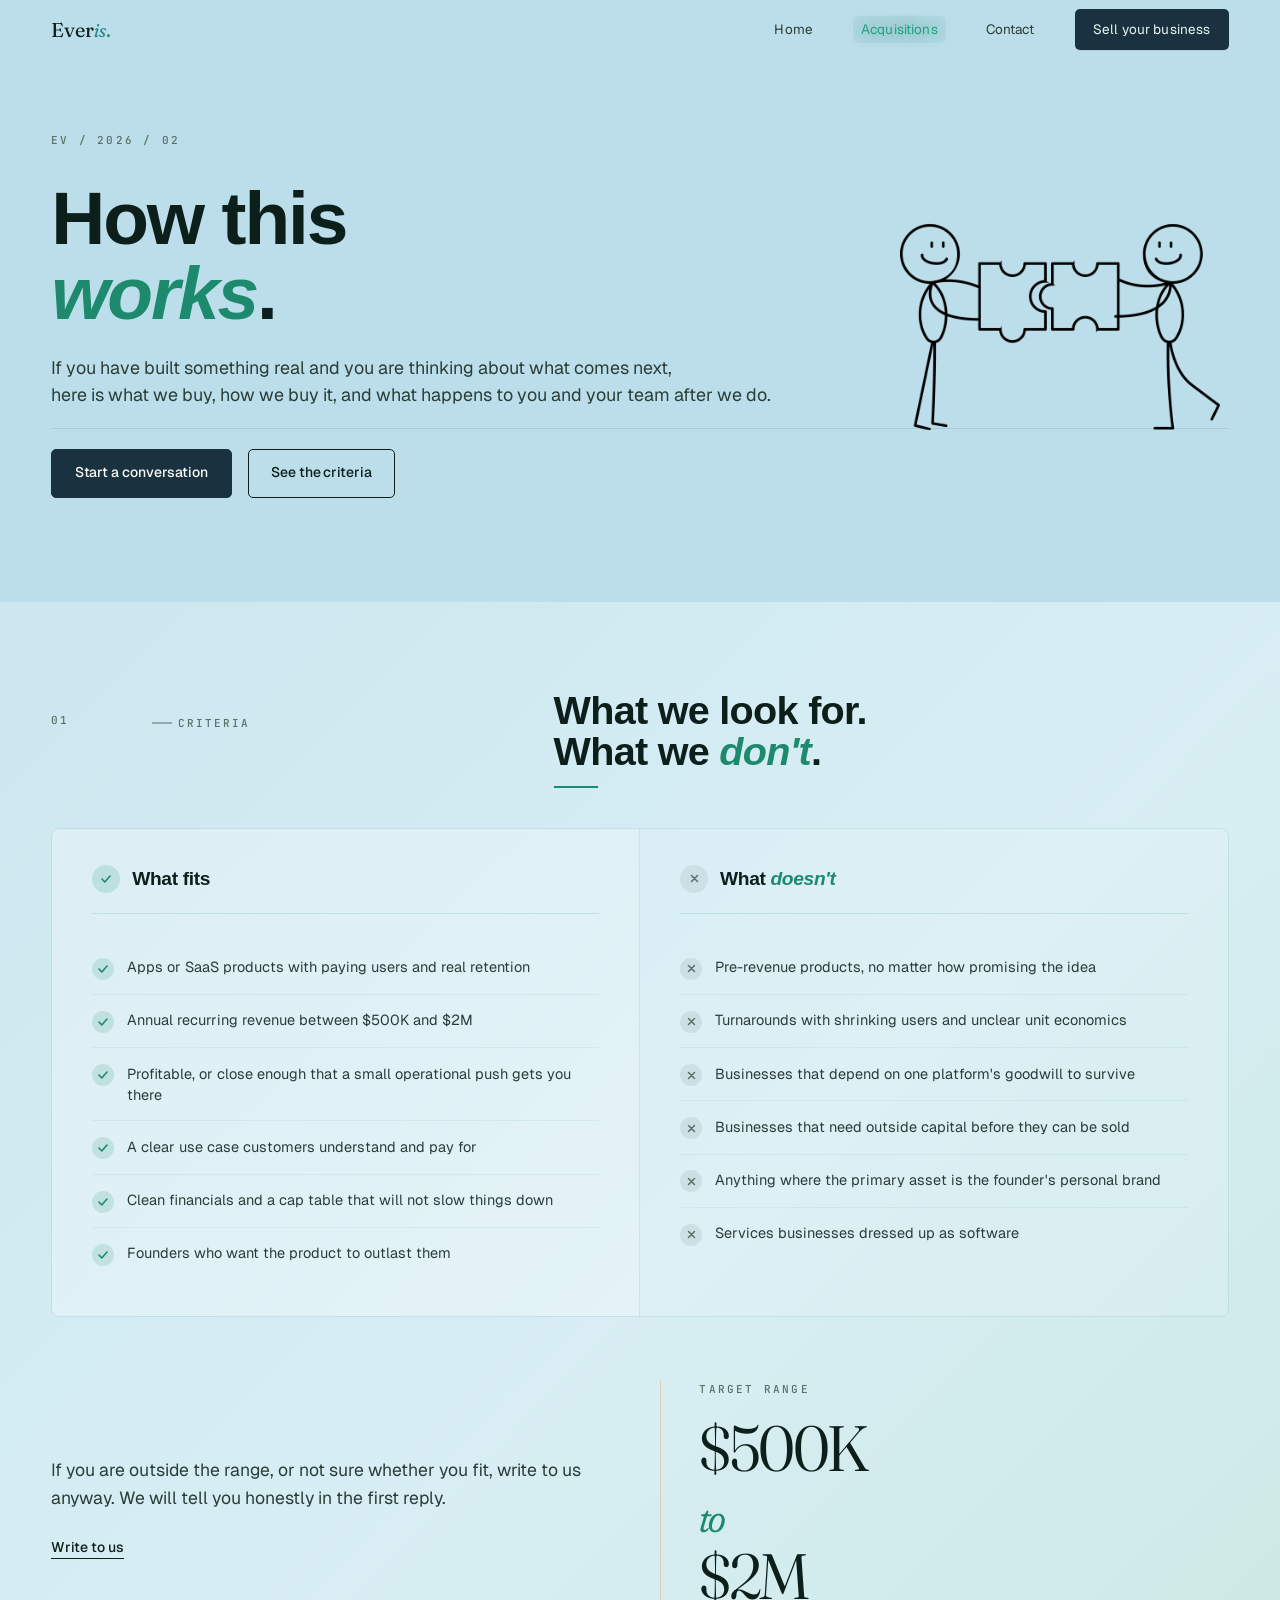
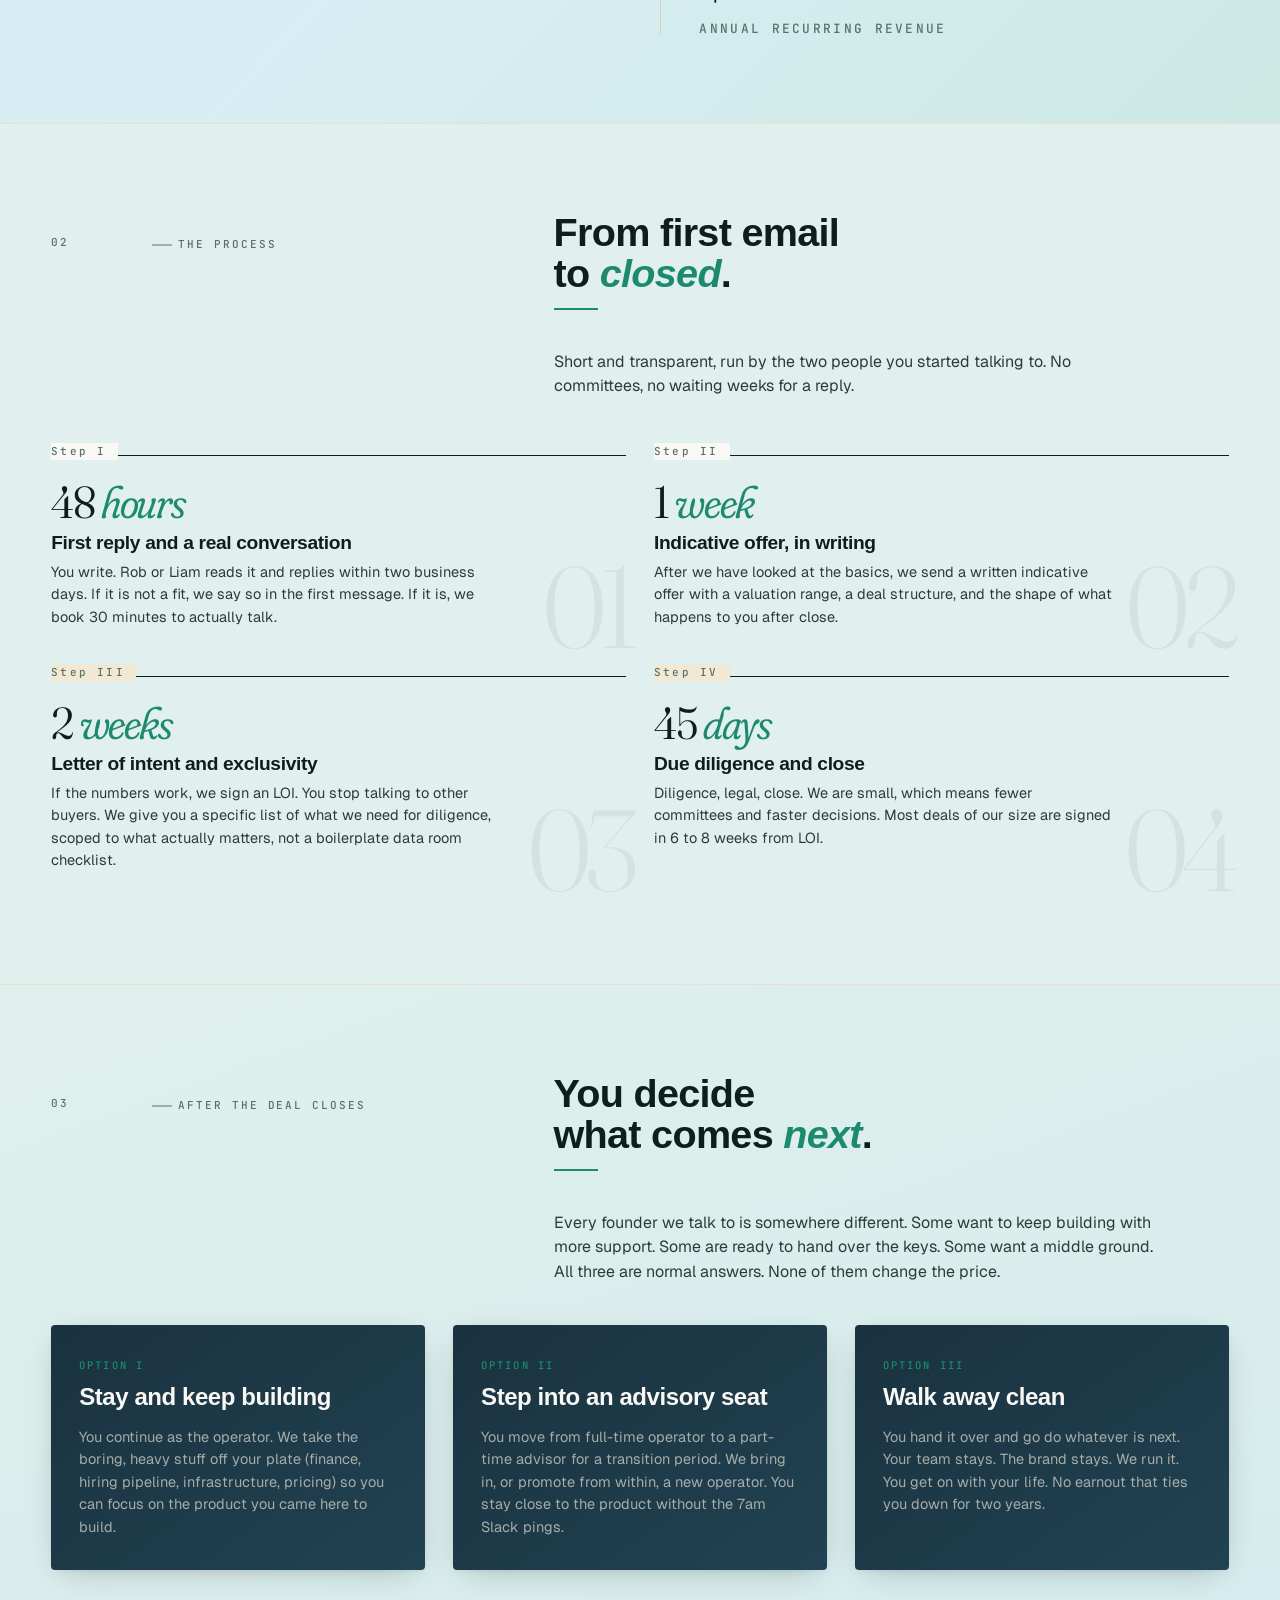
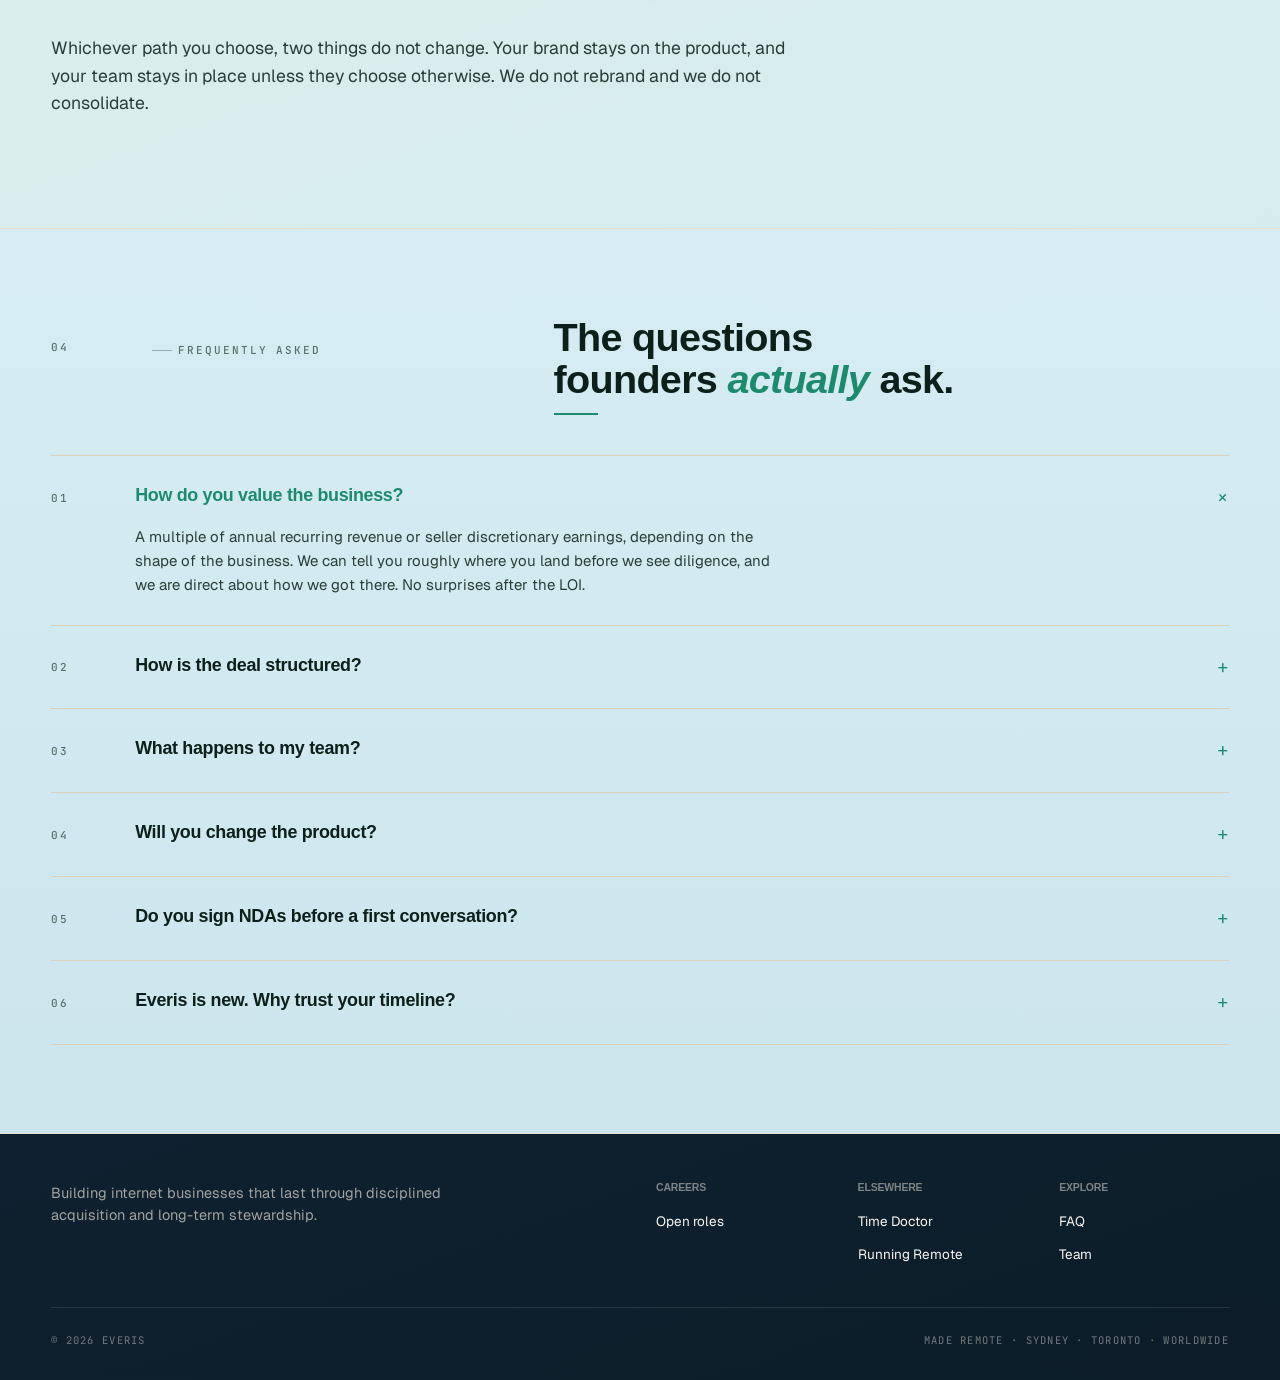
==== acquisitions.html @ 90e79c5e "Add files via upload" ====
<!DOCTYPE html>
<html lang="en">
<head>
<meta charset="UTF-8" />
<meta name="viewport" content="width=device-width, initial-scale=1.0" />
<meta name="description" content="How Everis acquires profitable apps and SaaS businesses. Our criteria, our process, and what happens after close." />
<title>Acquisitions. Everis.</title>
<link rel="preconnect" href="https://fonts.googleapis.com" />
<link rel="preconnect" href="https://fonts.gstatic.com" crossorigin />
<link href="https://fonts.googleapis.com/css2?family=Fraunces:ital,opsz,wght,SOFT@0,9..144,300..700,0..100;1,9..144,300..700,0..100&family=Geist:wght@300;400;500;600&family=JetBrains+Mono:wght@400;500&display=swap" rel="stylesheet" />
<style>
/* =======================================================
   EVERIS - SHARED STYLES
   Forest + bone + brass, editorial, restrained
   ======================================================= */

:root {
  /* Palette â€” Teal Edition */
  --bone:          #E8F4F2;
  --bone-warm:     #D6EEE9;
  --bone-deep:     #BAE0D8;
  --forest:        #1A3240;
  --forest-soft:   #214252;
  --forest-deep:   #0F2030;
  --ink:           #0D1F1A;
  --ink-soft:      #2A3D38;
  --ink-muted:     #5A706A;
  --brass:         #1D8A6E;
  --brass-bright:  #22A07F;
  --brass-soft:    #1D9474;
  --sage:          #6B9E96;
  --rule:          #A8D4CC;
  --rule-soft:     #C4E3DF;

  /* Section surface colours */
  --surf-hero:     #E2F0EE;
  --surf-criteria: #D3E9F0;
  --surf-why:      #1A3240;
  --surf-process:  #EAF5F2;
  --surf-after:    #E6F2EF;
  --surf-faq:      #D8EBF0;

  /* Type */
  --font-serif: 'Fraunces', 'Iowan Old Style', Georgia, serif;
  --font-sans: 'Geist', -apple-system, BlinkMacSystemFont, sans-serif;
  --font-mono: 'JetBrains Mono', 'IBM Plex Mono', Menlo, monospace;

  /* Layout */
  --container: 1360px;
  --gutter: clamp(1.5rem, 4vw, 4rem);
  --section-y: clamp(3.5rem, 7vw, 5.5rem);
  --nav-h: 60px;
}

/* Reset */
*, *::before, *::after { box-sizing: border-box; margin: 0; padding: 0; }

html {
  scroll-behavior: smooth;
  -webkit-font-smoothing: antialiased;
  -moz-osx-font-smoothing: grayscale;
  text-rendering: optimizeLegibility;
  scroll-padding-top: calc(var(--nav-h) + 1rem);
}

body {
  background: var(--surf-hero);
  color: var(--ink);
  font-family: var(--font-sans);
  font-size: 16px;
  line-height: 1.55;
  font-weight: 400;
  position: relative;
  min-height: 100vh;
  overflow-x: hidden;
}

/* Paper grain overlay */
body::before {
  content: '';
  position: fixed;
  inset: 0;
  background-image: url("data:image/svg+xml;utf8,<svg xmlns='http://www.w3.org/2000/svg' width='240' height='240'><filter id='n'><feTurbulence type='fractalNoise' baseFrequency='0.9' numOctaves='2' stitchTiles='stitch'/><feColorMatrix values='0 0 0 0 0.04 0 0 0 0 0.08 0 0 0 0 0.16 0 0 0 0.5 0'/></filter><rect width='100%25' height='100%25' filter='url(%23n)'/></svg>");
  opacity: 0.055;
  mix-blend-mode: multiply;
  pointer-events: none;
  z-index: 1;
}

main, nav, footer { position: relative; z-index: 2; }

a { color: inherit; text-decoration: none; }
::selection {
  background: #1d8a6e;
  color: #ffffff;
  -webkit-text-fill-color: #ffffff;
  text-shadow: none;
}
::-moz-selection {
  background: #1d8a6e;
  color: #ffffff;
  text-shadow: none;
}

:focus-visible {
  outline: 2px solid var(--brass);
  outline-offset: 3px;
  border-radius: 2px;
}

img { display: block; max-width: 100%; height: auto; }

button { font: inherit; cursor: pointer; }

/* =======================================================
   TYPOGRAPHY
   ======================================================= */

h1, h2, h3, h4 {
  font-family: var(--font-serif);
  font-weight: 400;
  font-variation-settings: 'SOFT' 40, 'opsz' 144;
  letter-spacing: -0.025em;
  line-height: 1.03;
  color: var(--ink);
}

em, .italic {
  font-style: italic;
  font-variation-settings: 'SOFT' 100, 'opsz' 144;
}

.accent, h1 em, h2 em, h3 em {
  color: var(--brass);
}

.label {
  font-family: var(--font-mono);
  font-size: 11px;
  font-weight: 500;
  letter-spacing: 0.18em;
  text-transform: uppercase;
  color: var(--ink-muted);
}

.edition-num {
  font-family: var(--font-mono);
  font-size: 11px;
  letter-spacing: 0.2em;
  color: var(--ink-muted);
  font-weight: 500;
}

/* =======================================================
   LAYOUT PRIMITIVES
   ======================================================= */

.container {
  max-width: var(--container);
  margin: 0 auto;
  padding: 0 var(--gutter);
  position: relative;
}

.grid-12 {
  display: grid;
  grid-template-columns: repeat(12, 1fr);
  gap: 1.5rem 1.75rem;
}

/* =======================================================
   SCROLL PROGRESS (top of page)
   ======================================================= */

.scroll-progress {
  position: fixed;
  top: 0;
  left: 0;
  height: 4px;
  background: var(--brass);
  width: 100%;
  z-index: 100;
  transform: scaleX(0);
  transform-origin: left center;
  transition: transform 0.12s linear, opacity 0.3s ease;
  pointer-events: none;
  opacity: 0;
}

/* =======================================================
   NAV
   ======================================================= */

nav.top {
  position: sticky;
  top: 0;
  z-index: 50;
  overflow: visible;
  height: var(--nav-h);
  background: rgba(222, 238, 236, 0.94);
  backdrop-filter: blur(10px);
  -webkit-backdrop-filter: blur(10px);
  border-bottom: 1px solid var(--rule-soft);
}

nav.top .container {
  height: 100%;
  display: flex;
  align-items: center;
  justify-content: space-between;
  gap: 2rem;
  overflow: visible;
}

.wordmark {
  font-family: var(--font-serif);
  font-weight: 400;
  font-variation-settings: 'SOFT' 40, 'opsz' 144;
  font-size: 1.5rem;
  letter-spacing: -0.025em;
  color: var(--ink);
  line-height: 1;
  display: inline-block;
  transition: none !important;
}
.wordmark em {
  font-style: italic;
  font-variation-settings: 'SOFT' 100, 'opsz' 144;
  color: var(--brass);
  font-weight: 400;
  transition: none !important;
}
.wordmark-period {
  color: var(--brass);
}

/* Disable all animations and transitions for logo elements */
.wordmark,
.wordmark *,
.wordmark:hover,
.wordmark:focus-visible,
.wordmark em,
.wordmark em:hover,
.wordmark em:focus-visible,
.nav-logomark,
.nav-logomark:hover,
.nav-logomark:focus-visible,
.wordmark img,
.wordmark img:hover,
.wordmark img:focus-visible {
  animation: none !important;
  transform: none !important;
  transition: none !important;
}

.nav-links {
  display: flex;
  gap: 2rem;
  align-items: center;
  list-style: none;
}

.nav-links a {
  font-size: 13.5px;
  color: var(--ink-soft);
  position: relative;
  padding: 4px 8px 5px;
  font-weight: 400;
  letter-spacing: 0.01em;
  border-radius: 6px;
  transition: color 0.25s ease, text-shadow 0.25s ease, background 0.25s ease;
  overflow: visible;
}

.nav-links a::after { display: none; }

.nav-links a:hover,
.nav-links a.active {
  color: var(--brass-bright);
  text-shadow: 0 0 14px rgba(29, 148, 116, 0.55), 0 0 28px rgba(29, 148, 116, 0.22);
  background: rgba(29, 148, 116, 0.07);
}

/* Primary CTA button in nav - bright gold with dark text, unmissable */
.nav-cta {
  padding: 0.6rem 1.15rem !important;
  font-size: 13px;
  background: var(--brass);
  color: var(--forest-deep);
  border-radius: 100px;
  display: inline-flex;
  align-items: center;
  gap: 0.4rem;
  font-weight: 600;
  letter-spacing: -0.005em;
  transition: background 0.18s ease, box-shadow 0.18s ease;
  box-shadow: 0 1px 0 rgba(20, 32, 26, 0.08);
}
.nav-cta::after { display: none !important; }
.nav-cta:hover {
  background: var(--brass-bright);
  color: var(--forest-deep);
  box-shadow: 0 4px 12px -4px rgba(184, 138, 42, 0.45);
}
.nav-cta .arrow {
  display: inline-block;
  font-size: 12px;
}
.nav-cta:hover .arrow { }

.nav-toggle {
  display: none;
  background: none;
  border: none;
  color: var(--ink);
  font-family: var(--font-mono);
  font-size: 12px;
  letter-spacing: 0.1em;
  text-transform: uppercase;
}

/* =======================================================
   BUTTONS
   ======================================================= */

.btn {
  display: inline-flex;
  align-items: center;
  gap: 0.55rem;
  padding: 0.8rem 1.4rem;
  font-family: var(--font-sans);
  font-size: 14px;
  font-weight: 500;
  letter-spacing: -0.005em;
  border-radius: 100px;
  cursor: pointer;
  transition: background 0.25s ease, color 0.25s ease, border-color 0.25s ease, transform 0.25s ease;
  border: 1px solid transparent;
  text-decoration: none;
  white-space: nowrap;
}

.btn .arrow {
  display: inline-block;
  transition: transform 0.25s ease;
  font-size: 13px;
}
.btn:hover .arrow { transform: translateX(3px); }

.btn-primary {
  background: var(--forest);
  color: var(--bone);
  border-color: var(--forest);
}
.btn-primary:hover {
  background: var(--brass);
  color: var(--forest-deep);
  border-color: var(--brass);
  transform: translateY(-1px);
}

.btn-ghost {
  background: transparent;
  color: var(--ink);
  border-color: var(--ink);
}
.btn-ghost:hover {
  background: var(--ink);
  color: var(--bone);
}

.btn-brass {
  background: var(--brass);
  color: var(--forest-deep);
  border-color: var(--brass);
  font-weight: 600;
}
.btn-brass:hover {
  background: var(--brass-bright);
  border-color: var(--brass-bright);
  color: var(--forest-deep);
  transform: translateY(-1px);
}

/* On dark backgrounds */
.btn-light {
  background: var(--bone);
  color: var(--forest);
  border-color: var(--bone);
}
.btn-light:hover {
  background: var(--brass);
  color: var(--forest-deep);
  border-color: var(--brass);
}

/* =======================================================
   TEXT LINK
   ======================================================= */

.txt-link {
  display: inline-flex;
  align-items: center;
  gap: 0.5rem;
  font-size: 14px;
  color: var(--ink);
  border-bottom: 1px solid var(--ink);
  padding-bottom: 2px;
  transition: color 0.2s ease, border-color 0.2s ease, gap 0.2s ease;
  font-weight: 500;
  font-family: var(--font-sans);
  line-height: 1.3;
  text-decoration: none;
}
.txt-link:hover {
  color: var(--brass);
  border-color: var(--brass);
  gap: 0.7rem;
}
.txt-link .arrow {
  font-size: 13px;
  display: inline-block;
  transition: transform 0.2s ease;
}
.txt-link:hover .arrow { transform: translateX(2px); }

/* =======================================================
   REVEAL ANIMATIONS
   ======================================================= */

.reveal {
  opacity: 0;
  transform: translateY(16px);
  transition: opacity 0.9s cubic-bezier(0.22, 0.8, 0.3, 1),
              transform 0.9s cubic-bezier(0.22, 0.8, 0.3, 1);
}
.reveal.in-view {
  opacity: 1;
  transform: translateY(0);
}

@media (prefers-reduced-motion: reduce) {
  *, *::before, *::after {
    animation: none !important;
    transition: none !important;
  }
  .reveal { opacity: 1; transform: none; }
}

/* =======================================================
   HERO (homepage, acquisitions, contact)
   ======================================================= */

.hero {
  padding: clamp(2.5rem, 6vw, 4.5rem) 0 clamp(2.5rem, 5vw, 4rem);
  position: relative;
}

.hero-meta {
  display: flex;
  justify-content: space-between;
  margin-bottom: 2rem;
  align-items: baseline;
  gap: 1rem;
}

.hero-headline {
  font-family: var(--font-serif);
  font-variation-settings: 'SOFT' 30, 'opsz' 144;
  font-weight: 350;
  font-size: clamp(2.5rem, 6.5vw, 6rem);
  line-height: 0.98;
  letter-spacing: -0.035em;
  margin-bottom: 1.5rem;
  color: var(--ink);
  max-width: 16ch;
}

.hero-headline em {
  color: var(--brass);
}

.hero-sub {
  font-size: clamp(1.05rem, 1.4vw, 1.2rem);
  line-height: 1.5;
  color: var(--ink-soft);
  margin-bottom: 1.75rem;
  font-weight: 400;
  max-width: 58ch;
}

.hero-ctas {
  display: flex;
  gap: 1rem;
  flex-wrap: wrap;
  margin-top: 2.5rem;
  margin-bottom: 2.5rem;
  position: relative;
  overflow: visible;
}

.hero-ctas::before {
  content: '';
  position: absolute;
  left: 0;
  right: 0;
  top: -1.28rem;
  height: 1px;
  background: rgba(15,24,20,0.09);
  z-index: 0;
}

.hero-ctas > .btn {
  position: relative;
  z-index: 2;
}

.hero-signature {
  margin-top: 1.5rem;
  padding-top: 1.25rem;
  border-top: 1px solid var(--rule);
  display: flex;
  justify-content: space-between;
  align-items: baseline;
  flex-wrap: wrap;
  gap: 1rem;
}

.hero-signature .credit {
  font-size: 13.5px;
  color: var(--ink-soft);
  font-weight: 400;
}
.hero-signature .credit strong {
  color: var(--ink);
  font-weight: 500;
}

.hero-signature .meta {
  font-family: var(--font-mono);
  font-size: 11px;
  letter-spacing: 0.18em;
  text-transform: uppercase;
  color: var(--ink-muted);
}

.hero-image {
  position: absolute;
  right: 60px;
  top: calc(50% + 9px);
  transform: translateY(-50%);
  width: 320px;
  max-width: 30%;
  z-index: 3;
}

.hero-image img {
  width: 100%;
  height: auto;
  border-radius: 8px;
}

/* =======================================================
   SECTION BASE
   ======================================================= */

section.page {
  padding: var(--section-y) 0;
  border-bottom: 1px solid var(--rule-soft);
  position: relative;
}

.page-header {
  display: grid;
  grid-template-columns: repeat(12, 1fr);
  gap: 1.5rem 1.75rem;
  margin-bottom: 2.5rem;
  align-items: baseline;
}

.page-header .edition-num { grid-column: 1 / 2; }
.page-header .label { grid-column: 2 / 6; align-self: baseline; }
.page-title {
  grid-column: 6 / 13;
  font-family: var(--font-serif);
  font-variation-settings: 'SOFT' 40, 'opsz' 144;
  font-size: clamp(1.75rem, 3.5vw, 2.75rem);
  font-weight: 350;
  line-height: 1.05;
  letter-spacing: -0.028em;
}

/* =======================================================
   WHAT WE DO (simple prose block)
   ======================================================= */

.what-do-body {
  display: grid;
  grid-template-columns: repeat(12, 1fr);
  gap: 1.5rem 1.75rem;
}

.what-do-lead {
  grid-column: 6 / 13;
  font-size: clamp(1.05rem, 1.4vw, 1.2rem);
  line-height: 1.5;
  color: var(--ink-soft);
  font-weight: 400;
}

.what-do-lead .emphasis {
  color: var(--ink);
  font-weight: 500;
}

/* =======================================================
   WHY FOUNDERS CHOOSE US - claim grid
   ======================================================= */

.why-founders { background: var(--forest); }

.why-lead {
  display: grid;
  grid-template-columns: repeat(12, 1fr);
  gap: 1.5rem 1.75rem;
  margin-top: 1.5rem;
}
.why-lead p {
  grid-column: 6 / 13;
  font-size: clamp(1rem, 1.25vw, 1.1rem);
  color: var(--ink-soft);
  line-height: 1.55;
  max-width: 55ch;
}

.claim-grid {
  display: grid;
  grid-template-columns: repeat(12, 1fr);
  gap: 1.5rem 1.75rem;
  margin-top: 3.5rem;
}

.claim {
  grid-column: span 4;
  display: flex;
  flex-direction: column;
  padding-top: 1.75rem;
  border-top: 1px solid var(--ink);
  position: relative;
}

.claim::before {
  content: attr(data-index);
  position: absolute;
  top: -13px;
  left: 0;
  background: var(--bone-warm);
  padding-right: 0.7rem;
  font-family: var(--font-mono);
  font-size: 11px;
  letter-spacing: 0.2em;
  color: var(--ink-muted);
  font-weight: 500;
}

.claim-number {
  font-family: var(--font-serif);
  font-variation-settings: 'SOFT' 30, 'opsz' 144;
  font-weight: 350;
  font-size: clamp(2.75rem, 5vw, 4.25rem);
  line-height: 1;
  letter-spacing: -0.04em;
  color: var(--ink);
  margin-bottom: 0.1rem;
}
.claim-number .unit {
  font-size: 0.26em;
  font-family: var(--font-mono);
  letter-spacing: 0.15em;
  text-transform: uppercase;
  color: var(--ink-muted);
  display: inline-block;
  transform: translateY(-1.4em);
  margin-left: 0.5rem;
  font-weight: 500;
}

.claim-phrase {
  font-family: var(--font-serif);
  font-variation-settings: 'SOFT' 70, 'opsz' 144;
  font-size: clamp(1.2rem, 1.6vw, 1.45rem);
  font-weight: 400;
  line-height: 1.15;
  letter-spacing: -0.02em;
  color: var(--ink);
  margin-bottom: 1rem;
  margin-top: 0.4rem;
}

.claim-body {
  font-size: 14.5px;
  line-height: 1.55;
  color: var(--ink-soft);
  max-width: 34ch;
}

/* =======================================================
   WHAT WE LOOK FOR - teaser with number block
   ======================================================= */

.criteria-grid {
  display: grid;
  grid-template-columns: repeat(12, 1fr);
  gap: 1.5rem 2.5rem;
  align-items: center;
}

.criteria-body {
  grid-column: 1 / 7;
}
.criteria-body p {
  font-size: clamp(1.05rem, 1.3vw, 1.15rem);
  line-height: 1.55;
  color: var(--ink-soft);
  margin-bottom: 1.5rem;
  max-width: 48ch;
}

.criteria-visual {
  grid-column: 7 / 13;
  padding-left: clamp(0rem, 3vw, 2.5rem);
  border-left: 1px solid var(--rule);
  display: flex;
  flex-direction: column;
  align-items: flex-start;
}

.criteria-visual .range-label {
  font-family: var(--font-mono);
  font-size: 11px;
  letter-spacing: 0.2em;
  color: var(--ink-muted);
  text-transform: uppercase;
  margin-bottom: 1.25rem;
  font-weight: 500;
}

.criteria-number {
  font-family: var(--font-serif);
  font-variation-settings: 'SOFT' 30, 'opsz' 144;
  font-weight: 350;
  font-size: clamp(2.5rem, 5.5vw, 4rem);
  line-height: 0.95;
  letter-spacing: -0.04em;
  color: var(--ink);
}
.criteria-number .row { display: block; }
.criteria-number .to {
  color: var(--brass);
  font-style: italic;
  font-variation-settings: 'SOFT' 100, 'opsz' 144;
  font-size: 0.65em;
  display: inline-block;
  margin: 0.2em 0.5rem 0.2em 0;
}

.criteria-number .unit {
  font-family: var(--font-mono);
  font-size: 0.2em;
  text-transform: uppercase;
  letter-spacing: 0.18em;
  color: var(--ink-muted);
  display: block;
  margin-top: 1rem;
  font-weight: 500;
}

/* =======================================================
   FOUNDERS SECTION - with duotone photos
   ======================================================= */

.founders { background: var(--surf-process); border-bottom: 1px solid var(--rule-soft); }

.founders-intro {
  display: grid;
  grid-template-columns: repeat(12, 1fr);
  gap: 1.5rem 1.75rem;
  margin-top: 1rem;
  margin-bottom: 3rem;
}

.founders-intro p {
  grid-column: 6 / 13;
  font-size: clamp(1rem, 1.25vw, 1.1rem);
  color: var(--ink-soft);
  line-height: 1.55;
  max-width: 52ch;
}

.founders-grid {
  display: grid;
  grid-template-columns: repeat(12, 1fr);
  gap: 3rem 2rem;
}

.founder-card {
  grid-column: span 6;
  display: grid;
  grid-template-columns: 1fr 1.6fr;
  gap: 1.5rem;
  align-items: start;
}

.founder-photo {
  position: relative;
  overflow: hidden;
  border-radius: 6px;
  aspect-ratio: 4 / 5;
  background: var(--forest);
  cursor: default;
}

.founder-photo img {
  width: 100%;
  height: 100%;
  object-fit: cover;
  display: block;
  /* Sepia until hover */
  filter: grayscale(0.25) sepia(0.65) saturate(0.85) hue-rotate(-10deg) brightness(0.98) contrast(1.02);
  transition: filter 0.7s cubic-bezier(0.22, 0.8, 0.3, 1),
              transform 0.8s cubic-bezier(0.22, 0.8, 0.3, 1);
}

.founder-photo::after {
  content: '';
  position: absolute;
  inset: 0;
  background: linear-gradient(180deg, rgba(29,138,110,0.08), rgba(26, 50, 64, 0.22));
  mix-blend-mode: multiply;
  pointer-events: none;
  transition: opacity 0.7s ease;
  z-index: 2;
}

.founder-card:hover .founder-photo img {
  filter: none;
  transform: scale(1.025);
}
.founder-card:hover .founder-photo::after {
  opacity: 0;
}

.founder-info {
  display: flex;
  flex-direction: column;
  gap: 0.65rem;
  padding-top: 0.25rem;
}

.founder-name {
  font-family: var(--font-serif);
  font-variation-settings: 'SOFT' 70, 'opsz' 144;
  font-size: clamp(1.4rem, 1.9vw, 1.7rem);
  font-weight: 400;
  letter-spacing: -0.02em;
  line-height: 1.1;
  color: var(--ink);
  margin-bottom: 0.1rem;
}

.founder-role {
  font-family: var(--font-mono);
  font-size: 10.5px;
  letter-spacing: 0.2em;
  color: var(--brass);
  text-transform: uppercase;
  font-weight: 500;
  margin-bottom: 0.25rem;
}

.founder-credit {
  font-size: 14.5px;
  line-height: 1.6;
  color: var(--ink-soft);
  font-weight: 400;
}

.founder-credit em {
  font-style: italic;
  color: var(--ink);
}

.founder-location {
  margin-top: 0.35rem;
  font-family: var(--font-mono);
  font-size: 10.5px;
  letter-spacing: 0.18em;
  text-transform: uppercase;
  color: var(--ink-muted);
  font-weight: 500;
}

/* =======================================================
   FINAL CTA (dark forest section)
   ======================================================= */

.final-cta {
  padding: clamp(4.5rem, 8vw, 7rem) 0 clamp(4rem, 7vw, 6rem);
  background: var(--forest);
  color: var(--bone);
  border-bottom: none;
  position: relative;
  overflow: hidden;
}

.final-cta::after {
  content: '';
  position: absolute;
  right: -15%;
  top: -20%;
  width: 80%;
  height: 140%;
  background: radial-gradient(ellipse at center, rgba(29,138,110,0.18) 0%, transparent 60%);
  pointer-events: none;
}

.final-cta .container {
  position: relative;
  z-index: 2;
}

.final-cta .label {
  color: rgba(239, 233, 219, 0.55);
  margin-bottom: 1.75rem;
  display: block;
}

.final-cta-headline {
  font-family: var(--font-serif);
  font-variation-settings: 'SOFT' 30, 'opsz' 144;
  font-weight: 350;
  font-size: clamp(2.5rem, 6vw, 5rem);
  line-height: 1;
  letter-spacing: -0.03em;
  color: var(--bone);
  max-width: 14ch;
  margin-bottom: 2.5rem;
}

.final-cta-headline em {
  color: var(--brass-soft);
}

.final-cta-actions {
  padding-top: 2rem;
  border-top: 1px solid rgba(239, 233, 219, 0.18);
  display: flex;
  flex-wrap: wrap;
  gap: 1.5rem 2rem;
  align-items: center;
  justify-content: space-between;
}

.final-cta-email {
  font-family: var(--font-serif);
  font-variation-settings: 'SOFT' 60, 'opsz' 144;
  font-size: clamp(1.15rem, 1.8vw, 1.55rem);
  font-weight: 400;
  color: var(--bone);
  border-bottom: 1px solid rgba(239, 233, 219, 0.35);
  padding-bottom: 3px;
  transition: color 0.25s ease, border-color 0.25s ease;
  letter-spacing: -0.01em;
}
.final-cta-email:hover {
  color: var(--brass-soft);
  border-color: var(--brass-soft);
}

/* =======================================================
   FOOTER
   ======================================================= */

footer {
  background: var(--forest-deep);
  color: var(--bone);
  padding: 3rem 0 0;
  position: relative;
  overflow: hidden;
}

.footer-top {
  display: grid;
  grid-template-columns: repeat(12, 1fr);
  gap: 1.5rem 2rem;
  padding-bottom: 2.5rem;
  border-bottom: 1px solid rgba(239, 233, 219, 0.12);
}

.footer-about {
  grid-column: 1 / 6;
  font-size: 14.5px;
  line-height: 1.55;
  color: rgba(239, 233, 219, 0.65);
  max-width: 42ch;
}

.footer-links {
  grid-column: 7 / 13;
  display: grid;
  grid-template-columns: repeat(3, minmax(0, 1fr));
  gap: 2rem;
}

.footer-col h4 {
  font-family: var(--font-mono);
  font-size: 10.5px;
  letter-spacing: 0.2em;
  text-transform: uppercase;
  color: rgba(239, 233, 219, 0.5);
  font-weight: 500;
  margin-bottom: 1rem;
}

.footer-col ul {
  list-style: none;
  display: flex;
  flex-direction: column;
  gap: 0.55rem;
}

.footer-col a {
  color: var(--bone);
  font-size: 13.5px;
  transition: color 0.2s ease;
  display: inline-flex;
  align-items: center;
  gap: 0.35rem;
}
.footer-col a:hover { color: var(--brass-soft); }
.footer-col a .ext {
  font-size: 10px;
  color: rgba(239, 233, 219, 0.4);
  transition: color 0.2s ease;
}
.footer-col a:hover .ext { color: var(--brass-soft); }

.footer-bottom {
  padding: 1.5rem 0 2rem;
  display: flex;
  justify-content: space-between;
  align-items: center;
  font-family: var(--font-mono);
  font-size: 10.5px;
  letter-spacing: 0.12em;
  color: rgba(239, 233, 219, 0.45);
  text-transform: uppercase;
  gap: 1rem;
  flex-wrap: wrap;
}

/* Giant wordmark, aligned to container gutter */
.wordmark-giant-wrap {
  max-width: var(--container);
  margin: 0 auto;
  padding: 1.5rem var(--gutter) 1.25rem;
  overflow: hidden;
}

.wordmark-giant {
  font-family: var(--font-serif);
  font-variation-settings: 'SOFT' 50, 'opsz' 144;
  font-weight: 300;
  font-size: clamp(5rem, 22vw, 22rem);
  line-height: 0.85;
  letter-spacing: -0.05em;
  color: var(--bone);
  display: block;
  text-align: left;
  white-space: nowrap;
}

.wordmark-giant em {
  font-style: italic;
  color: var(--brass);
  font-variation-settings: 'SOFT' 100, 'opsz' 144;
}

/* =======================================================
   RESPONSIVE
   ======================================================= */

@media (max-width: 880px) {
  body { font-size: 15.5px; }

  nav.top { height: 56px; }

  .nav-links { display: none; }
  .nav-links.open {
    display: flex;
    position: absolute;
    top: 56px;
    right: 0;
    left: 0;
    background: var(--bone);
    flex-direction: column;
    gap: 0.25rem;
    padding: 1.25rem var(--gutter);
    border-bottom: 1px solid var(--rule);
    align-items: flex-start;
  }
  .nav-links.open a {
    padding: 0.75rem 0;
    font-size: 15px;
    width: 100%;
    border-bottom: 1px solid var(--rule-soft);
  }
  .nav-links.open a:last-child { border-bottom: none; }
  .nav-toggle { display: block; }

  .page-header { margin-bottom: 2rem; }
  .page-header .edition-num { grid-column: 1 / 13; }
  .page-header .label { grid-column: 1 / 13; margin-top: 0.25rem; }
  .page-title { grid-column: 1 / 13; margin-top: 0.75rem; }

  .what-do-lead { grid-column: 1 / 13; }

  .why-lead p { grid-column: 1 / 13; }

  .claim-grid { grid-template-columns: 1fr; gap: 2.5rem; margin-top: 2.5rem; }
  .claim { grid-column: 1 / -1; }
  .claim-body { max-width: none; }

  .criteria-grid { grid-template-columns: 1fr; gap: 2rem; }
  .criteria-body, .criteria-visual { grid-column: 1 / -1; }
  .criteria-visual {
    padding-left: 0;
    border-left: none;
    padding-top: 1.5rem;
    border-top: 1px solid var(--rule);
  }

  .founders-intro p { grid-column: 1 / 13; }
  .founders-grid { grid-template-columns: 1fr; gap: 2.5rem; }
  .founder-card { grid-column: 1 / -1; grid-template-columns: 1fr 1.5fr; gap: 1.25rem; }

  .final-cta-actions { flex-direction: column; align-items: flex-start; gap: 1.25rem; }

  .footer-top { grid-template-columns: 1fr; gap: 2rem; }
  .footer-about, .footer-links { grid-column: 1 / -1; }
  .footer-links { grid-template-columns: repeat(3, minmax(0, 1fr)); gap: 1.5rem; }

  .hero-signature { flex-direction: column; align-items: flex-start; gap: 0.5rem; }

  .hero-image {
    position: relative;
    right: auto;
    top: auto;
    transform: none;
    width: 100%;
    max-width: 280px;
    margin: 2rem auto 0;
    display: none;
  }
}

@media (max-width: 560px) {
  .footer-links { grid-template-columns: 1fr 1fr; }
  .footer-bottom { flex-direction: column; align-items: flex-start; gap: 0.5rem; }
  .founder-card { grid-template-columns: 1fr; gap: 1rem; }
  .founder-photo { max-width: 220px; }
  .hero-meta { flex-direction: column; align-items: flex-start; gap: 0.4rem; }
}

/* =======================================================
   ACQUISITIONS PAGE specifics
   ======================================================= */

.process-list {
  display: grid;
  grid-template-columns: repeat(12, 1fr);
  gap: 1.5rem 1.75rem;
}

.process-step {
  grid-column: span 6;
  border-top: 1px solid var(--ink);
  padding-top: 1.5rem;
  padding-bottom: 1.5rem;
  position: relative;
}

.process-step::before {
  content: attr(data-step);
  position: absolute;
  top: -13px;
  left: 0;
  background: var(--bone);
  padding-right: 0.7rem;
  font-family: var(--font-mono);
  font-size: 11px;
  letter-spacing: 0.2em;
  color: var(--ink-muted);
  font-weight: 500;
}

.process-step.alt::before {
  background: var(--bone-warm);
}

.process-duration {
  font-family: var(--font-serif);
  font-variation-settings: 'SOFT' 30, 'opsz' 144;
  font-size: clamp(2rem, 3.5vw, 2.8rem);
  font-weight: 350;
  letter-spacing: -0.03em;
  line-height: 1;
  color: var(--ink);
  margin-bottom: 0.5rem;
}
.process-duration em {
  color: var(--brass);
  font-style: italic;
}

.process-title {
  font-family: var(--font-serif);
  font-variation-settings: 'SOFT' 70, 'opsz' 144;
  font-size: clamp(1.15rem, 1.5vw, 1.35rem);
  font-weight: 400;
  letter-spacing: -0.015em;
  margin-bottom: 0.5rem;
}

.process-body {
  font-size: 14.5px;
  line-height: 1.55;
  color: var(--ink-soft);
  max-width: 46ch;
}

.criteria-section {
  background: var(--bone-warm);
}

.criteria-detailed {
  display: grid;
  grid-template-columns: 1fr 1fr;
  gap: 0;
  border: 1px solid rgba(168, 212, 204, 0.45);
  border-radius: 8px;
  overflow: hidden;
}

.criteria-col {
  padding: 2.25rem 2.5rem;
}

.criteria-col.yes {
  border-right: 1px solid rgba(168, 212, 204, 0.45);
  background: rgba(255,255,255,0.28);
}

.criteria-col.no {
  background: rgba(255,255,255,0.12);
}

.criteria-col-head {
  display: flex;
  align-items: center;
  gap: 0.75rem;
  margin-bottom: 1.75rem;
  padding-bottom: 1.25rem;
  border-bottom: 1px solid rgba(168, 212, 204, 0.5);
}

.criteria-col-icon {
  width: 28px;
  height: 28px;
  border-radius: 50%;
  display: flex;
  align-items: center;
  justify-content: center;
  font-size: 13px;
  font-weight: 600;
  flex-shrink: 0;
  line-height: 1;
}
.criteria-col.yes .criteria-col-icon {
  background: rgba(29, 138, 110, 0.16);
}
.criteria-col.no .criteria-col-icon {
  background: rgba(90, 112, 106, 0.11);
  border: none;
}

.criteria-col h3 {
  font-family: var(--font-serif);
  font-variation-settings: 'SOFT' 60, 'opsz' 144;
  font-size: clamp(1.15rem, 1.5vw, 1.35rem);
  font-weight: 400;
  letter-spacing: -0.02em;
  color: var(--ink);
  line-height: 1.1;
  margin: 0;
  border: none;
  padding: 0;
}
.criteria-col h3 em { color: var(--brass); }

.criteria-col ul {
  list-style: none;
  display: flex;
  flex-direction: column;
  gap: 0;
}

.criteria-col li {
  display: flex;
  align-items: flex-start;
  gap: 13px;
  font-size: 14.5px;
  line-height: 1.5;
  color: var(--ink-soft);
  padding: 0.9rem 0;
  border-bottom: 1px solid rgba(168, 212, 204, 0.3);
}
.criteria-col li:last-child { border-bottom: none; }

.criteria-li-icon {
  flex-shrink: 0;
  width: 22px;
  height: 22px;
  border-radius: 50%;
  display: flex;
  align-items: center;
  justify-content: center;
  margin-top: 0.1em;
}
.criteria-col.yes .criteria-li-icon {
  background: rgba(29, 138, 110, 0.15);
}
.criteria-col.no .criteria-li-icon {
  background: rgba(90, 112, 106, 0.12);
}

.criteria-li-icon svg {
  display: block;
}

.criteria-li-text {
  flex: 1;
  min-width: 0;
}

@media (max-width: 700px) {
  .criteria-detailed { grid-template-columns: 1fr; border-radius: 6px; }
  .criteria-col.yes { border-right: none; border-bottom: 1px solid rgba(168, 212, 204, 0.45); }
  .criteria-col { padding: 1.75rem 1.5rem; }
}

/* After-close section */
.after-close {
  background: var(--surf-after);
}

.after-options {
  display: grid;
  grid-template-columns: repeat(3, 1fr);
  gap: 1.75rem;
  margin-top: 2.5rem;
}

.after-card {
  padding: 2rem 1.75rem;
  background: var(--bone-warm);
  border-radius: 4px;
  display: flex;
  flex-direction: column;
  gap: 0.7rem;
  position: relative;
  overflow: hidden;
  transition: transform 0.3s ease, box-shadow 0.3s ease;
}
.after-card:hover {
  transform: translateY(-3px);
  box-shadow: 0 12px 30px -18px rgba(15, 24, 20, 0.25);
}

.after-roman {
  font-family: var(--font-mono);
  font-size: 10.5px;
  letter-spacing: 0.2em;
  color: var(--brass);
  text-transform: uppercase;
  font-weight: 500;
}

.after-title {
  font-family: var(--font-serif);
  font-variation-settings: 'SOFT' 70, 'opsz' 144;
  font-size: 1.5rem;
  font-weight: 400;
  letter-spacing: -0.02em;
  line-height: 1.1;
  color: var(--ink);
  margin-bottom: 0.25rem;
}

.after-body {
  font-size: 14.5px;
  line-height: 1.55;
  color: var(--ink-soft);
}

/* FAQ */
.faq-section {
  background: var(--surf-faq);
}

.faq-list {
  display: grid;
  grid-template-columns: repeat(12, 1fr);
  gap: 0;
}
.faq-list > * { grid-column: 1 / 13; }

.faq-item {
  border-top: 1px solid var(--rule);
  padding: 1.75rem 0;
  display: grid;
  grid-template-columns: 60px 1fr;
  gap: 1.5rem;
  align-items: start;
  cursor: pointer;
}
.faq-item:last-child { border-bottom: 1px solid var(--rule); }
.faq-item:hover .faq-q { color: var(--brass); }

.faq-num {
  font-family: var(--font-mono);
  font-size: 11px;
  letter-spacing: 0.2em;
  color: var(--ink-muted);
  font-weight: 500;
  padding-top: 0.35rem;
}

.faq-qa {
  display: flex;
  flex-direction: column;
  gap: 0.85rem;
}

.faq-q {
  font-family: var(--font-serif);
  font-variation-settings: 'SOFT' 60, 'opsz' 144;
  font-size: clamp(1.1rem, 1.4vw, 1.3rem);
  font-weight: 400;
  letter-spacing: -0.02em;
  color: var(--ink);
  transition: color 0.2s ease;
  line-height: 1.3;
}

.faq-a {
  font-size: 15px;
  line-height: 1.6;
  color: var(--ink-soft);
  max-width: 65ch;
}

@media (max-width: 880px) {
  .process-step { grid-column: 1 / -1; }
  .criteria-col { grid-column: 1 / -1; }
  .after-options { grid-template-columns: 1fr; gap: 1rem; }
  .faq-item { grid-template-columns: 40px 1fr; gap: 1rem; }
}

/* =======================================================
   CONTACT PAGE specifics
   ======================================================= */

.contact-grid {
  display: grid;
  grid-template-columns: repeat(12, 1fr);
  gap: 2.5rem 3rem;
  margin-top: 1rem;
}

.contact-form {
  grid-column: 1 / 8;
}

.contact-side {
  grid-column: 9 / 13;
  padding-left: 2rem;
  border-left: 1px solid var(--rule);
  display: flex;
  flex-direction: column;
  gap: 2rem;
}

.contact-side-block h4 {
  font-family: var(--font-mono);
  font-size: 10.5px;
  letter-spacing: 0.2em;
  color: var(--ink-muted);
  text-transform: uppercase;
  font-weight: 500;
  margin-bottom: 0.85rem;
}

.contact-side-block p,
.contact-side-block a {
  font-size: 15px;
  line-height: 1.55;
  color: var(--ink-soft);
}
.contact-side-block a {
  color: var(--ink);
  border-bottom: 1px solid var(--rule);
  padding-bottom: 1px;
  transition: color 0.2s ease, border-color 0.2s ease;
  display: inline-block;
}
.contact-side-block a:hover {
  color: var(--brass);
  border-color: var(--brass);
}

.contact-email-prominent {
  font-family: var(--font-serif);
  font-variation-settings: 'SOFT' 60, 'opsz' 144;
  font-size: clamp(1.15rem, 1.5vw, 1.35rem);
  font-weight: 400;
  letter-spacing: -0.01em;
  color: var(--ink) !important;
  border-bottom: 1px solid var(--ink) !important;
  padding-bottom: 2px !important;
  display: inline-block !important;
  margin-top: 0.25rem;
}
.contact-email-prominent:hover {
  color: var(--brass) !important;
  border-color: var(--brass) !important;
}

.form-intro {
  font-family: var(--font-serif);
  font-variation-settings: 'SOFT' 60, 'opsz' 144;
  font-size: clamp(1.05rem, 1.3vw, 1.2rem);
  line-height: 1.45;
  color: var(--ink-soft);
  margin-bottom: 2.5rem;
  max-width: 52ch;
  letter-spacing: -0.005em;
}

.form-intro em {
  color: var(--brass);
  font-variation-settings: 'SOFT' 100, 'opsz' 144;
}

.form-group {
  margin-bottom: 1.75rem;
}

.form-group label {
  display: block;
  font-family: var(--font-mono);
  font-size: 10.5px;
  letter-spacing: 0.18em;
  color: var(--ink-muted);
  text-transform: uppercase;
  font-weight: 500;
  margin-bottom: 0.6rem;
}

.routing-options {
  display: grid;
  grid-template-columns: repeat(3, 1fr);
  gap: 0.65rem;
}

.routing-option {
  position: relative;
}

.routing-option input {
  position: absolute;
  opacity: 0;
  pointer-events: none;
}

.routing-option label {
  display: block;
  padding: 0.9rem 1rem;
  border: 1px solid var(--rule);
  background: var(--bone);
  border-radius: 6px;
  cursor: pointer;
  transition: all 0.25s ease;
  font-family: var(--font-sans);
  font-size: 14px;
  letter-spacing: 0;
  color: var(--ink-soft);
  text-transform: none;
  margin-bottom: 0;
  font-weight: 400;
  line-height: 1.25;
}

.routing-option label .routing-title {
  display: block;
  font-weight: 500;
  color: var(--ink);
  margin-bottom: 0.2rem;
  font-size: 14.5px;
}

.routing-option label .routing-sub {
  display: block;
  font-size: 12.5px;
  color: var(--ink-muted);
  font-weight: 400;
  line-height: 1.35;
}

.routing-option input:checked + label {
  border-color: var(--ink);
  background: var(--ink);
  color: var(--bone);
}
.routing-option input:checked + label .routing-title { color: var(--bone); }
.routing-option input:checked + label .routing-sub { color: rgba(239, 233, 219, 0.65); }

.routing-option label:hover {
  border-color: var(--ink-soft);
  background: var(--bone-warm);
}
.routing-option input:checked + label:hover {
  background: var(--forest-soft);
  border-color: var(--forest-soft);
}

.form-field {
  width: 100%;
  padding: 0.95rem 1rem;
  border: 1px solid var(--rule);
  background: var(--bone);
  border-radius: 6px;
  font-family: var(--font-sans);
  font-size: 15px;
  color: var(--ink);
  transition: border-color 0.2s ease, background 0.2s ease;
  line-height: 1.4;
  font-weight: 400;
}

.form-field::placeholder {
  color: var(--ink-muted);
  font-weight: 400;
}

.form-field:focus {
  outline: none;
  border-color: var(--ink);
  background: #fff;
}

textarea.form-field {
  resize: vertical;
  min-height: 150px;
  font-family: var(--font-sans);
}

.form-row {
  display: grid;
  grid-template-columns: 1fr 1fr;
  gap: 1.25rem;
}

.form-submit {
  margin-top: 0.5rem;
  display: flex;
  align-items: center;
  gap: 1.5rem;
  flex-wrap: wrap;
}

.form-footnote {
  font-family: var(--font-serif);
  font-variation-settings: 'SOFT' 50, 'opsz' 144;
  font-size: 15px;
  color: var(--ink-soft);
  line-height: 1.45;
  max-width: 42ch;
  font-style: italic;
}

.form-footnote strong {
  color: var(--ink);
  font-style: normal;
  font-weight: 500;
  font-family: var(--font-sans);
}

@media (max-width: 880px) {
  .contact-grid { grid-template-columns: 1fr; gap: 2rem; }
  .contact-form, .contact-side { grid-column: 1 / -1; }
  .contact-side {
    padding-left: 0;
    border-left: none;
    padding-top: 2rem;
    border-top: 1px solid var(--rule);
  }
  .routing-options { grid-template-columns: 1fr; }
  .form-row { grid-template-columns: 1fr; }
}

/* â•â•â•â•â•â•â•â•â•â•â•â•â•â•â•â•â•â•â•â•â•â•â•â•â•â•â•â•â•â•â•â•â•â•â•â•â•â•â•â•â•â•â•â•â•â•â•â•â•â•â•â•â•â•â•â•â•â•â•â•â•â•â•â•â•â•â•
   EVERIS â€” REDESIGN
   Real contrast Â· Visible hierarchy Â· World-class details
   â•â•â•â•â•â•â•â•â•â•â•â•â•â•â•â•â•â•â•â•â•â•â•â•â•â•â•â•â•â•â•â•â•â•â•â•â•â•â•â•â•â•â•â•â•â•â•â•â•â•â•â•â•â•â•â•â•â•â•â•â•â•â•â•â•â•â• */

/* â”€â”€ Brass top stripe on nav â”€â”€ */
nav.top {
  border-top: none;
  border-bottom-color: rgba(207,195,167,0.45);
  box-shadow: 0 8px 40px -8px rgba(15,24,20,0.07);
  transition: background 0.4s ease, box-shadow 0.4s ease;
}
nav.top.scrolled {
  background: rgba(234,244,241,0.98);
  box-shadow: 0 2px 0 var(--brass), 0 12px 48px -8px rgba(15,24,20,0.12);
}

/* â”€â”€ Page section titles: brass left accent â”€â”€ */
.page-title {
  border-left: 3px solid var(--brass);
  padding-left: 1.5rem;
}

/* â”€â”€ Section labels: short dash ornament â”€â”€ */
span.label {
  display: inline-flex;
  align-items: center;
  gap: 0.55em;
}
span.label::before {
  content: '';
  display: inline-block;
  width: 14px;
  height: 1px;
  background: currentColor;
  opacity: 0.5;
  flex-shrink: 0;
}

/* â”€â”€ HERO: warm luminance behind headline â”€â”€ */
.hero { overflow: hidden; }
.hero::after {
  content: '';
  position: absolute;
  top: -30%;
  right: -15%;
  width: 65%;
  height: 150%;
  background: radial-gradient(ellipse at center, rgba(29,138,110,0.06) 0%, transparent 65%);
  pointer-events: none;
  z-index: -1;
}

/* â”€â”€ Staggered hero reveals â”€â”€ */
.hero .reveal:nth-child(1) { transition-delay: 0s; }
.hero .reveal:nth-child(2) { transition-delay: 0.09s; }
.hero .reveal:nth-child(3) { transition-delay: 0.18s; }
.hero .reveal:nth-child(4) { transition-delay: 0.27s; }
.hero .reveal:nth-child(5) { transition-delay: 0.36s; }

/* â•â•â•â•â•â•â•â•â•â•â•â•â•â•â•â•â•â•â•â•â•â•â•â•â•â•â•â•â•â•â•â•â•â•â•â•â•â•â•â•â•â•â•â•â•â•â•â•â•â•â•â•â•â•
   WHY FOUNDERS â€” Dark dramatic section
   â•â•â•â•â•â•â•â•â•â•â•â•â•â•â•â•â•â•â•â•â•â•â•â•â•â•â•â•â•â•â•â•â•â•â•â•â•â•â•â•â•â•â•â•â•â•â•â•â•â•â•â•â•â• */
.why-founders {
  background: var(--forest);
  color: var(--bone);
}
.why-founders .label {
  color: rgba(239,233,219,0.45);
}
.why-founders .edition-num {
  color: rgba(239,233,219,0.3);
}
.why-founders .page-title {
  color: var(--bone);
  border-left-color: var(--brass);
}
.why-founders .why-lead p {
  color: rgba(239,233,219,0.65);
}
.why-founders .claim {
  border-top: 1px solid rgba(239,233,219,0.12);
  transition: border-top-color 0.4s cubic-bezier(0.22,0.8,0.3,1);
}
.why-founders .claim:hover { border-top-color: var(--brass); }
.why-founders .claim::before {
  background: var(--forest);
  color: rgba(239,233,219,0.3);
}.why-founders .claim-number { color: var(--bone); }
.why-founders .claim-number .unit { color: rgba(239,233,219,0.4); }
.why-founders .claim-phrase { color: var(--bone); }
.why-founders .claim-phrase em { color: var(--brass); }
.why-founders .claim-body { color: rgba(239,233,219,0.62); }

/* â•â•â•â•â•â•â•â•â•â•â•â•â•â•â•â•â•â•â•â•â•â•â•â•â•â•â•â•â•â•â•â•â•â•â•â•â•â•â•â•â•â•â•â•â•â•â•â•â•â•â•â•â•â•
   AFTER-CLOSE CARDS â€” Dark premium
   â•â•â•â•â•â•â•â•â•â•â•â•â•â•â•â•â•â•â•â•â•â•â•â•â•â•â•â•â•â•â•â•â•â•â•â•â•â•â•â•â•â•â•â•â•â•â•â•â•â•â•â•â•â• */
.after-card {
  background: var(--forest);
  color: var(--bone);
  border-radius: 6px;
  box-shadow: 0 8px 32px -12px rgba(15,24,20,0.3), 0 2px 8px -4px rgba(15,24,20,0.12);
  overflow: hidden;
  transition: transform 0.38s cubic-bezier(0.22,0.8,0.3,1), box-shadow 0.38s ease;
}
.after-card:hover {
  transform: translateY(-6px);
  box-shadow: 0 24px 64px -20px rgba(15,24,20,0.4), 0 6px 20px -6px rgba(15,24,20,0.15);
}
.after-card::before {
  content: '';
  position: absolute;
  top: 0; left: 0; right: 0;
  height: 2px;
  background: linear-gradient(90deg, var(--brass), rgba(29,138,110,0.2));
  transform: scaleX(0);
  transform-origin: left center;
  transition: transform 0.45s cubic-bezier(0.22,0.8,0.3,1);
}
.after-card:hover::before { transform: scaleX(1); }
.after-card .after-roman { color: var(--brass); }
.after-card .after-title { color: var(--bone); }
.after-card .after-body { color: rgba(239,233,219,0.65); }

/* â•â•â•â•â•â•â•â•â•â•â•â•â•â•â•â•â•â•â•â•â•â•â•â•â•â•â•â•â•â•â•â•â•â•â•â•â•â•â•â•â•â•â•â•â•â•â•â•â•â•â•â•â•â•
   PROCESS STEPS â€” Watermark index numbers
   â•â•â•â•â•â•â•â•â•â•â•â•â•â•â•â•â•â•â•â•â•â•â•â•â•â•â•â•â•â•â•â•â•â•â•â•â•â•â•â•â•â•â•â•â•â•â•â•â•â•â•â•â•â• */
.process-step {
  position: relative;
  transition: border-top-color 0.4s cubic-bezier(0.22,0.8,0.3,1);
}
.process-step:hover { border-top-color: var(--brass); }
.process-list > .process-step:nth-child(1)::after { content: '01'; }
.process-list > .process-step:nth-child(2)::after { content: '02'; }
.process-list > .process-step:nth-child(3)::after { content: '03'; }
.process-list > .process-step:nth-child(4)::after { content: '04'; }
.process-step::after {
  position: absolute;
  right: -0.05em;
  bottom: -0.1em;
  font-family: var(--font-serif);
  font-variation-settings: 'SOFT' 10, 'opsz' 144;
  font-size: clamp(5rem, 9vw, 9rem);
  font-weight: 300;
  color: var(--ink);
  opacity: 0.045;
  line-height: 1;
  letter-spacing: -0.06em;
  pointer-events: none;
  z-index: 0;
}
.process-step > * { position: relative; z-index: 1; }

/* â•â•â•â•â•â•â•â•â•â•â•â•â•â•â•â•â•â•â•â•â•â•â•â•â•â•â•â•â•â•â•â•â•â•â•â•â•â•â•â•â•â•â•â•â•â•â•â•â•â•â•â•â•â•
   CLAIMS
   â•â•â•â•â•â•â•â•â•â•â•â•â•â•â•â•â•â•â•â•â•â•â•â•â•â•â•â•â•â•â•â•â•â•â•â•â•â•â•â•â•â•â•â•â•â•â•â•â•â•â•â•â•â• */
.claim {
  transition: border-top-color 0.4s cubic-bezier(0.22,0.8,0.3,1);
}
.claim:hover { border-top-color: var(--brass); }

/* â•â•â•â•â•â•â•â•â•â•â•â•â•â•â•â•â•â•â•â•â•â•â•â•â•â•â•â•â•â•â•â•â•â•â•â•â•â•â•â•â•â•â•â•â•â•â•â•â•â•â•â•â•â•
   CRITERIA COLS
   â•â•â•â•â•â•â•â•â•â•â•â•â•â•â•â•â•â•â•â•â•â•â•â•â•â•â•â•â•â•â•â•â•â•â•â•â•â•â•â•â•â•â•â•â•â•â•â•â•â•â•â•â•â• */
.criteria-col h3 { transition: border-bottom-color 0.35s ease; }
.criteria-col:hover h3 { border-bottom-color: var(--brass); }

/* â•â•â•â•â•â•â•â•â•â•â•â•â•â•â•â•â•â•â•â•â•â•â•â•â•â•â•â•â•â•â•â•â•â•â•â•â•â•â•â•â•â•â•â•â•â•â•â•â•â•â•â•â•â•
   FAQ â€” Accordion
   â•â•â•â•â•â•â•â•â•â•â•â•â•â•â•â•â•â•â•â•â•â•â•â•â•â•â•â•â•â•â•â•â•â•â•â•â•â•â•â•â•â•â•â•â•â•â•â•â•â•â•â•â•â• */
.faq-qa { gap: 0; }
.faq-a {
  max-height: 0;
  overflow: hidden;
  opacity: 0;
  margin-top: 0;
  transition:
    max-height 0.45s cubic-bezier(0.22,0.8,0.3,1),
    opacity 0.35s ease,
    margin-top 0.35s ease;
}
.faq-item.open .faq-a {
  max-height: 500px;
  opacity: 1;
  margin-top: 0.85rem;
}
.faq-q {
  display: flex;
  justify-content: space-between;
  align-items: flex-start;
  gap: 1.5rem;
}
.faq-q::after {
  content: '+';
  font-family: var(--font-mono);
  font-size: 1.2rem;
  font-weight: 300;
  color: var(--brass);
  flex-shrink: 0;
  line-height: 1.4;
  transition: transform 0.35s cubic-bezier(0.22,0.8,0.3,1);
  display: inline-block;
}
.faq-item.open .faq-q::after {
  transform: rotate(45deg);
}
.faq-item.open .faq-q { color: var(--brass); }

/* â•â•â•â•â•â•â•â•â•â•â•â•â•â•â•â•â•â•â•â•â•â•â•â•â•â•â•â•â•â•â•â•â•â•â•â•â•â•â•â•â•â•â•â•â•â•â•â•â•â•â•â•â•â•
   CONTACT FORM â€” White inputs
   â•â•â•â•â•â•â•â•â•â•â•â•â•â•â•â•â•â•â•â•â•â•â•â•â•â•â•â•â•â•â•â•â•â•â•â•â•â•â•â•â•â•â•â•â•â•â•â•â•â•â•â•â•â• */
.form-field {
  background: #ffffff;
  border-color: rgba(207,195,167,0.7);
  box-shadow: 0 1px 3px rgba(15,24,20,0.05), inset 0 1px 2px rgba(15,24,20,0.03);
}
.form-field:focus {
  outline: none;
  border-color: rgba(207,195,167,0.5);
  border-left: 2px solid var(--brass);
  background: #ffffff;
  box-shadow: 0 0 0 3px rgba(29,138,110,0.07), 0 2px 8px rgba(15,24,20,0.06);
}
.form-field::placeholder { color: rgba(95,109,100,0.55); }

/* â”€â”€ Routing options: white â”€â”€ */
.routing-option { display: flex; }
.routing-option label {
  background: #ffffff;
  width: 100%;
  display: flex;
  flex-direction: column;
  box-shadow: 0 1px 4px rgba(15,24,20,0.06);
}
.routing-option label:hover {
  background: #fff;
  border-color: var(--ink-soft);
}

/* â•â•â•â•â•â•â•â•â•â•â•â•â•â•â•â•â•â•â•â•â•â•â•â•â•â•â•â•â•â•â•â•â•â•â•â•â•â•â•â•â•â•â•â•â•â•â•â•â•â•â•â•â•â•
   FOUNDER PHOTOS â€” Bottom depth gradient
   â•â•â•â•â•â•â•â•â•â•â•â•â•â•â•â•â•â•â•â•â•â•â•â•â•â•â•â•â•â•â•â•â•â•â•â•â•â•â•â•â•â•â•â•â•â•â•â•â•â•â•â•â•â• */
.founder-photo {
  box-shadow: 0 8px 32px -8px rgba(15,24,20,0.25);
}
.founder-photo::before {
  content: '';
  position: absolute;
  bottom: 0; left: 0; right: 0;
  height: 45%;
  background: linear-gradient(to bottom, transparent, rgba(15,24,20,0.35));
  z-index: 3;
  pointer-events: none;
  transition: opacity 0.7s ease;
}
.founder-card:hover .founder-photo::before { opacity: 0; }

/* â•â•â•â•â•â•â•â•â•â•â•â•â•â•â•â•â•â•â•â•â•â•â•â•â•â•â•â•â•â•â•â•â•â•â•â•â•â•â•â•â•â•â•â•â•â•â•â•â•â•â•â•â•â•
   BUTTONS
   â•â•â•â•â•â•â•â•â•â•â•â•â•â•â•â•â•â•â•â•â•â•â•â•â•â•â•â•â•â•â•â•â•â•â•â•â•â•â•â•â•â•â•â•â•â•â•â•â•â•â•â•â•â• */
.btn-primary:hover {
  box-shadow: 0 8px 28px -8px rgba(29,138,110,0.45), 0 2px 8px -4px rgba(29,138,110,0.2);
}
.nav-cta:hover {
  box-shadow: 0 6px 20px -6px rgba(29,138,110,0.5) !important;
}

/* â•â•â•â•â•â•â•â•â•â•â•â•â•â•â•â•â•â•â•â•â•â•â•â•â•â•â•â•â•â•â•â•â•â•â•â•â•â•â•â•â•â•â•â•â•â•â•â•â•â•â•â•â•â•
   SCROLL PROGRESS â€” Glow
   â•â•â•â•â•â•â•â•â•â•â•â•â•â•â•â•â•â•â•â•â•â•â•â•â•â•â•â•â•â•â•â•â•â•â•â•â•â•â•â•â•â•â•â•â•â•â•â•â•â•â•â•â•â• */
.scroll-progress {
  box-shadow: 3px 0 14px rgba(29,138,110,0.5);
  border-radius: 0 2px 2px 0;
}

/* â•â•â•â•â•â•â•â•â•â•â•â•â•â•â•â•â•â•â•â•â•â•â•â•â•â•â•â•â•â•â•â•â•â•â•â•â•â•â•â•â•â•â•â•â•â•â•â•â•â•â•â•â•â•
   FINAL CTA â€” Richer atmosphere
   â•â•â•â•â•â•â•â•â•â•â•â•â•â•â•â•â•â•â•â•â•â•â•â•â•â•â•â•â•â•â•â•â•â•â•â•â•â•â•â•â•â•â•â•â•â•â•â•â•â•â•â•â•â• */
.final-cta::before {
  content: '';
  position: absolute;
  left: 0; top: 0;
  width: 40%;
  height: 100%;
  background: radial-gradient(ellipse at 0% 50%, rgba(10,16,13,0.65) 0%, transparent 70%);
  pointer-events: none;
  z-index: 1;
}

/* â•â•â•â•â•â•â•â•â•â•â•â•â•â•â•â•â•â•â•â•â•â•â•â•â•â•â•â•â•â•â•â•â•â•â•â•â•â•â•â•â•â•â•â•â•â•â•â•â•â•â•â•â•â•
   FOOTER WORDMARK â€” Fixed small size + fade
   â•â•â•â•â•â•â•â•â•â•â•â•â•â•â•â•â•â•â•â•â•â•â•â•â•â•â•â•â•â•â•â•â•â•â•â•â•â•â•â•â•â•â•â•â•â•â•â•â•â•â•â•â•â• */
.wordmark-giant {
  font-size: 150px !important;
  letter-spacing: -0.06em;
}
.wordmark-giant-wrap {
  -webkit-mask-image: linear-gradient(to right, black 58%, transparent 88%);
  mask-image: linear-gradient(to right, black 58%, transparent 88%);
}


/* â•â•â•â•â•â•â•â•â•â•â•â•â•â•â•â•â•â•â•â•â•â•â•â•â•â•â•â•â•â•â•â•â•â•â•â•â•â•â•â•â•â•â•â•â•â•â•â•â•â•â•â•â•â•â•â•â•â•â•â•â•â•â•â•â•â•â•
   EVERIS â€” ELEVATED REDESIGN  |  Warm Modernist Editorial
   Lead-designer-grade overrides.
   â•â•â•â•â•â•â•â•â•â•â•â•â•â•â•â•â•â•â•â•â•â•â•â•â•â•â•â•â•â•â•â•â•â•â•â•â•â•â•â•â•â•â•â•â•â•â•â•â•â•â•â•â•â•â•â•â•â•â•â•â•â•â•â•â•â•â• */

/* â”€ Palette refinements â”€â”€â”€â”€â”€â”€â”€â”€â”€â”€â”€â”€â”€â”€â”€â”€â”€â”€â”€â”€â”€â”€â”€â”€â”€â”€â”€â”€â”€â”€â”€â”€â”€â”€â”€â”€â”€â”€â”€â”€â”€â”€â”€â”€ */
:root {
  --bone:          #FAF8F4;
  --bone-warm:     #F2E9D4;
  --bone-deep:     #E8D9B6;
  --rule:          #DDD0B4;
  --rule-soft:     #EAE0CB;
  --brass:         #1D8A6E;
  --brass-bright:  #22A07F;
  --brass-soft:    #1D9474;
  --section-accent-bg: #F5EDD0;  /* warm amber-sand for Why Founders */
}

body { background: var(--bone); }

/* â”€ Buttons: refined, not pill â”€â”€â”€â”€â”€â”€â”€â”€â”€â”€â”€â”€â”€â”€â”€â”€â”€â”€â”€â”€â”€â”€â”€â”€â”€â”€â”€â”€â”€â”€â”€â”€â”€â”€â”€â”€ */
.btn { border-radius: 5px !important; }
.nav-cta { border-radius: 5px !important; }

/* â”€ Nav refinement â”€â”€â”€â”€â”€â”€â”€â”€â”€â”€â”€â”€â”€â”€â”€â”€â”€â”€â”€â”€â”€â”€â”€â”€â”€â”€â”€â”€â”€â”€â”€â”€â”€â”€â”€â”€â”€â”€â”€â”€â”€â”€â”€â”€â”€â”€â”€â”€ */
nav.top.scrolled {
  box-shadow: 0 1px 0 var(--brass), 0 10px 40px -8px rgba(15,24,20,0.1) !important;
}

/* â”€ Hero: animated warm-orb background â”€â”€â”€â”€â”€â”€â”€â”€â”€â”€â”€â”€â”€â”€â”€â”€â”€â”€â”€â”€â”€â”€â”€â”€â”€â”€â”€ */

/* Kill the old static radial glow */
.hero::after { display: none !important; }

.hero-bg {
  position: absolute;
  inset: 0;
  z-index: 0;
  pointer-events: none;
  overflow: hidden;
  /* Dot-grid texture */
  background-image: radial-gradient(circle, rgba(15,24,20,0.052) 1px, transparent 1px);
  background-size: 30px 30px;
}

/* Large warm amber orb â€“ top-right */
.hero-bg::before {
  content: '';
  position: absolute;
  width: 62%;
  height: 140%;
  right: -8%;
  top: -25%;
  background: radial-gradient(ellipse at 40% 40%,
    rgba(29,138,110,0.11) 0%,
    rgba(239,215,160,0.06) 45%,
    transparent 70%
  );
  filter: blur(55px);
  border-radius: 62% 38% 55% 45% / 42% 55% 45% 58%;
  animation: orb-a 22s ease-in-out infinite alternate;
}

/* Softer cream orb â€“ bottom-left */
.hero-bg::after {
  content: '';
  position: absolute;
  width: 50%;
  height: 90%;
  left: -6%;
  bottom: -15%;
  background: radial-gradient(ellipse at center,
    rgba(184,140,50,0.07) 0%,
    transparent 65%
  );
  filter: blur(70px);
  border-radius: 50%;
  animation: orb-b 28s ease-in-out infinite alternate;
}

@keyframes orb-a {
  0%   { transform: translate(0,   0  ) scale(1.00); opacity: 0.75; }
  40%  { transform: translate(-3%, 5% ) scale(1.05); opacity: 1.00; }
  100% { transform: translate(2%, -4% ) scale(0.96); opacity: 0.80; }
}

@keyframes orb-b {
  0%   { transform: translate(0, 0  ) scale(1.00); opacity: 0.65; }
  60%  { transform: translate(5%, -5%) scale(1.08); opacity: 0.95; }
  100% { transform: translate(-3%, 3%) scale(0.93); opacity: 0.70; }
}

/* Hero container above everything */
.hero > .container { position: relative; z-index: 2; }

/* Hero headline: a touch larger */
.hero-headline {
  max-width: 15ch !important;
  letter-spacing: -0.038em !important;
}

/* â”€ Page titles: underline accent, no side border â”€â”€â”€â”€â”€â”€â”€â”€â”€â”€â”€â”€â”€â”€â”€â”€â”€ */
.page-title {
  border-left: none !important;
  padding-left: 0 !important;
}
.page-title::after {
  content: '';
  display: block;
  width: 2.75rem;
  height: 2px;
  background: var(--brass);
  margin-top: 0.8rem;
}

/* â”€ Section labels: slightly longer dash â”€â”€â”€â”€â”€â”€â”€â”€â”€â”€â”€â”€â”€â”€â”€â”€â”€â”€â”€â”€â”€â”€â”€â”€â”€ */
span.label::before {
  width: 20px !important;
  height: 1.5px !important;
}

/* â”€ Why Founders: warm-sand, NOT dark â”€â”€â”€â”€â”€â”€â”€â”€â”€â”€â”€â”€â”€â”€â”€â”€â”€â”€â”€â”€â”€â”€â”€â”€â”€â”€â”€â”€ */
.why-founders {
  background: var(--section-accent-bg) !important;
  color: var(--ink) !important;
  overflow: hidden;
  position: relative;
}

/* Large tonal watermark */
.why-founders::before {
  content: 'WHY';
  position: absolute;
  right: -0.02em;
  bottom: -0.12em;
  font-family: var(--font-serif);
  font-variation-settings: 'SOFT' 8, 'opsz' 144;
  font-weight: 300;
  font-size: clamp(8rem, 22vw, 20rem);
  letter-spacing: -0.06em;
  line-height: 1;
  color: rgba(15,24,20,0.04);
  pointer-events: none;
  user-select: none;
  z-index: 0;
}

/* Reset all dark-mode overrides on .why-founders */
.why-founders .label            { color: var(--ink-muted) !important; }
.why-founders .edition-num      { color: var(--ink-muted) !important; }
.why-founders .page-title       { color: var(--ink) !important;       }
.why-founders .page-title::after{ background: var(--brass) !important; }
.why-founders .why-lead p       { color: var(--ink-soft) !important;  }
.why-founders .claim            {
  border-top: 1px solid rgba(15,24,20,0.14) !important;
  position: relative;
  z-index: 1;
}
.why-founders .claim:hover      { border-top-color: var(--brass) !important; }
.why-founders .claim::before    {
  background: var(--section-accent-bg) !important;
  color: var(--ink-muted) !important;
}
.why-founders .claim-number     { color: var(--ink) !important;         }
.why-founders .claim-number .unit { color: var(--ink-muted) !important; }
.why-founders .claim-phrase     { color: var(--ink) !important;         }
.why-founders .claim-phrase em  { color: var(--brass) !important;       }
.why-founders .claim-body       { color: var(--ink-soft) !important;    }

/* â”€ Claim numbers: more dramatic scale â”€â”€â”€â”€â”€â”€â”€â”€â”€â”€â”€â”€â”€â”€â”€â”€â”€â”€â”€â”€â”€â”€â”€â”€â”€â”€â”€ */
.claim-number {
  font-size: clamp(3.5rem, 6vw, 5.25rem) !important;
  letter-spacing: -0.045em;
}

/* â”€ After-close cards: keep dark, sharpen corners â”€â”€â”€â”€â”€â”€â”€â”€â”€â”€â”€â”€â”€â”€â”€â”€ */
.after-card { border-radius: 4px !important; }
.after-card::before {
  background: linear-gradient(90deg, var(--brass), rgba(29,138,110,0.15)) !important;
}

/* â”€ Founder photos â†’ perfect circles â”€â”€â”€â”€â”€â”€â”€â”€â”€â”€â”€â”€â”€â”€â”€â”€â”€â”€â”€â”€â”€â”€â”€â”€â”€â”€â”€â”€â”€ */
.founder-photo {
  border-radius: 50% !important;
  aspect-ratio: 1 / 1 !important;
  overflow: hidden !important;
}
.founder-photo img {
  width: 100% !important;
  height: 100% !important;
  object-fit: cover !important;
  object-position: center top !important;
}
.founder-card {
  grid-template-columns: 0.8fr 1.9fr !important;
  align-items: center !important;
}

/* â”€ Criteria list bullets: handled above â”€â”€â”€â”€â”€â”€â”€â”€â”€â”€â”€â”€â”€â”€â”€â”€â”€â”€â”€â”€â”€â”€â”€â”€â”€â”€ */

/* â”€ "Outside that range" paragraph: single line â”€â”€â”€â”€â”€â”€â”€â”€â”€â”€â”€â”€â”€â”€â”€â”€â”€â”€ */
.criteria-body p:nth-child(2),
.criteria-body p + p {
  max-width: none !important;
}

/* â”€ Criteria section visual: tighter body â”€â”€â”€â”€â”€â”€â”€â”€â”€â”€â”€â”€â”€â”€â”€â”€â”€â”€â”€â”€â”€â”€â”€â”€ */
.criteria-body p { max-width: 52ch; }

/* â”€ FAQ indicator: dash not default â”€â”€â”€â”€â”€â”€â”€â”€â”€â”€â”€â”€â”€â”€â”€â”€â”€â”€â”€â”€â”€â”€â”€â”€â”€â”€â”€â”€â”€â”€ */
.faq-num {
  font-variant-numeric: tabular-nums;
}

/* â”€ Process step watermark: bolder opacity â”€â”€â”€â”€â”€â”€â”€â”€â”€â”€â”€â”€â”€â”€â”€â”€â”€â”€â”€â”€â”€â”€â”€ */
.process-step::after {
  opacity: 0.055 !important;
}

/* â”€ Hero signature: soft separator â”€â”€â”€â”€â”€â”€â”€â”€â”€â”€â”€â”€â”€â”€â”€â”€â”€â”€â”€â”€â”€â”€â”€â”€â”€â”€â”€â”€â”€â”€â”€ */
.hero-signature {
  border-top-color: rgba(15,24,20,0.09) !important;
}

/* â”€ Scroll progress: slightly thicker â”€â”€â”€â”€â”€â”€â”€â”€â”€â”€â”€â”€â”€â”€â”€â”€â”€â”€â”€â”€â”€â”€â”€â”€â”€â”€â”€â”€ */
.scroll-progress {
  height: 3px !important;
  box-shadow: 2px 0 16px rgba(29,138,110,0.5) !important;
}

/* â”€ Final CTA: subtle geometric accent â”€â”€â”€â”€â”€â”€â”€â”€â”€â”€â”€â”€â”€â”€â”€â”€â”€â”€â”€â”€â”€â”€â”€â”€â”€â”€â”€ */
.final-cta {
  position: relative;
  overflow: hidden;
}
.final-cta::before {
  content: '';
  position: absolute;
  left: 0; top: 0;
  width: 40%;
  height: 100%;
  background: radial-gradient(ellipse at 0% 50%, rgba(10,16,13,0.55) 0%, transparent 70%);
  pointer-events: none;
  z-index: 1;
}
.final-cta .container { z-index: 2; }

/* â”€ Why founders: no dark .claim overrides needed (light section) â”€ */
/* Re-enable default border color for dark-mode toggle */
.why-founders .claim-grid { position: relative; z-index: 1; }

/* â”€ Footer wordmark fade â”€â”€â”€â”€â”€â”€â”€â”€â”€â”€â”€â”€â”€â”€â”€â”€â”€â”€â”€â”€â”€â”€â”€â”€â”€â”€â”€â”€â”€â”€â”€â”€â”€â”€â”€â”€â”€â”€â”€â”€â”€â”€ */
.wordmark-giant {
  font-size: 130px !important;
  letter-spacing: -0.06em;
}

/* â”€ Page title: acquisitions-specific â”€â”€â”€â”€â”€â”€â”€â”€â”€â”€â”€â”€â”€â”€â”€â”€â”€â”€â”€â”€â”€â”€â”€â”€â”€â”€â”€â”€ */
.criteria-section .page-title::after,
.faq-section .page-title::after {
  background: var(--brass);
}

/* â”€ Contact form: input focus ring â”€â”€â”€â”€â”€â”€â”€â”€â”€â”€â”€â”€â”€â”€â”€â”€â”€â”€â”€â”€â”€â”€â”€â”€â”€â”€â”€â”€â”€â”€â”€ */
.form-field:focus {
  border-color: var(--brass) !important;
  box-shadow: 0 0 0 3px rgba(29,138,110,0.12) !important;
}

/* â”€ Routing option selected: brass accent â”€â”€â”€â”€â”€â”€â”€â”€â”€â”€â”€â”€â”€â”€â”€â”€â”€â”€â”€â”€â”€â”€â”€â”€ */
.routing-option input:checked + label {
  border-color: var(--brass) !important;
  background: rgba(29,138,110,0.08) !important;
  color: var(--ink) !important;
}
.routing-option input:checked + label .routing-title { color: var(--ink) !important; }
.routing-option input:checked + label .routing-sub { color: var(--ink-muted) !important; }
.routing-option input:checked + label:hover {
  background: rgba(29,138,110,0.13) !important;
  border-color: var(--brass-bright) !important;
}

/* â”€ Reduced motion: respect preferences â”€â”€â”€â”€â”€â”€â”€â”€â”€â”€â”€â”€â”€â”€â”€â”€â”€â”€â”€â”€â”€â”€â”€â”€â”€â”€ */
@media (prefers-reduced-motion: reduce) {
  .hero-bg::before,
  .hero-bg::after { animation: none !important; }
}

/* â”€ Force disable ALL logo animations and transitions â”€â”€â”€â”€â”€â”€â”€â”€â”€â”€â”€â”€â”€ */
nav.top .wordmark,
nav.top .wordmark *,
nav.top .wordmark:hover,
nav.top .wordmark:focus-visible,
nav.top .wordmark em,
nav.top .wordmark em:hover,
nav.top .wordmark em:focus-visible,
nav.top .nav-logomark,
nav.top .nav-logomark:hover,
nav.top .nav-logomark:focus-visible,
nav.top .wordmark img,
nav.top .wordmark img:hover,
nav.top .wordmark img:focus-visible,
a.wordmark,
a.wordmark *,
a.wordmark:hover,
a.wordmark:focus-visible,
a.wordmark em,
a.wordmark em:hover,
a.wordmark em:focus-visible,
a.wordmark img,
a.wordmark img:hover,
a.wordmark img:focus-visible {
  animation: none !important;
  transform: none !important;
  transition: none !important;
  -webkit-animation: none !important;
  -moz-animation: none !important;
  -ms-animation: none !important;
  -o-animation: none !important;
  -webkit-transform: none !important;
  -moz-transform: none !important;
  -ms-transform: none !important;
  -o-transform: none !important;
  -webkit-transition: none !important;
  -moz-transition: none !important;
  -ms-transition: none !important;
  -o-transition: none !important;
  backface-visibility: hidden !important;
  perspective: none !important;
  transform-style: flat !important;
  will-change: auto !important;
  scale: 1 !important;
  translate: 0 !important;
  rotate: 0 !important;
}

.logo-container,
.logo-container *,
.logo-container::before,
.logo-container::after {
  animation: none !important;
  transform: none !important;
  transition: none !important;
  -webkit-animation: none !important;
  -webkit-transform: none !important;
  -webkit-transition: none !important;
  backface-visibility: hidden !important;
  will-change: auto !important;
}

.logo-container {
  display: inline-flex;
  align-items: center;
  gap: 0.25rem;
  text-decoration: none;
  color: inherit;
}

.logo-text {
  font-family: var(--font-serif);
  font-weight: 400;
  font-size: 1.25rem;
  line-height: 1;
  color: var(--ink);
  white-space: nowrap;
  animation: none !important;
  transform: none !important;
  transition: none !important;
}

.logo-italic {
  font-style: italic;
  color: #278788;
  animation: none !important;
  transform: none !important;
  transition: none !important;
}

.logo-period {
  color: var(--brass);
  animation: none !important;
  transform: none !important;
  transition: none !important;
}

.logo-image {
  height: 1.215rem;
  width: auto;
  display: block;
  animation: none !important;
  transform: none !important;
  transition: none !important;
}

/* ... */

/* â”€â”€ Teal theme: nav, buttons, form, CTA â”€â”€ */
nav.top {
  background: rgba(222, 238, 236, 0.94) !important;
  border-top: none;
  position: relative;
}

nav.top::before {
  display: none;
}
nav.top.scrolled {
  background: rgba(222, 238, 236, 0.99) !important;
  box-shadow: 0 1px 0 var(--brass), 0 10px 40px -8px rgba(13,31,26,0.1) !important;
}
body {
  background: linear-gradient(160deg, var(--surf-hero) 0%, #dff0ee 100%);
}
.nav-cta {
  background: var(--forest) !important;
  color: #e8f5f2 !important;
}
.nav-cta:hover {
  background: var(--forest-soft) !important;
  color: #e8f5f2 !important;
}
.btn-primary {
  background: var(--forest) !important;
  color: var(--bone) !important;
  border-color: var(--forest) !important;
}
.btn-primary:hover {
  background: var(--brass) !important;
  color: #fff !important;
  border-color: var(--brass) !important;
}
.btn-light {
  background: var(--bone) !important;
  color: var(--forest) !important;
  border-color: var(--bone) !important;
}
.btn-light:hover {
  background: var(--brass) !important;
  color: var(--forest-deep) !important;
  border-color: var(--brass) !important;
}
.after-card {
  background: linear-gradient(145deg, var(--forest) 0%, var(--forest-soft) 100%) !important;
}
.after-card:hover {
  background: linear-gradient(145deg, var(--forest-soft) 0%, var(--forest) 100%) !important;
}
footer {
  background: linear-gradient(160deg, var(--forest-deep) 0%, #0c1d29 100%) !important;
}
.wordmark em,
.wordmark-giant em {
  color: #1d8a6e !important;
}
.wordmark,
.wordmark *,
.wordmark:hover,
.wordmark:focus-visible {
  animation: none !important;
  transform: none !important;
  transition: none !important;
}
.scroll-progress {
  width: 100% !important;
  height: 4px !important;
  background: linear-gradient(90deg, #1d8a6e 0%, #22a07f 58%, #6bd0bb 100%) !important;
  box-shadow: 0 0 18px rgba(29,138,110,0.38) !important;
  border-radius: 0 3px 3px 0;
  transform-origin: left center;
}
.criteria-section {
  background: linear-gradient(135deg, #cce7f0 0%, #d8eef4 55%, #cce9e4 100%) !important;
}
.faq-section {
  background: linear-gradient(180deg, #d6ecf2 0%, #cce6ee 100%) !important;
}
.after-close {
  background: linear-gradient(160deg, #dff0ec 0%, #d5ebee 100%) !important;
}

/* â•â•â•â•â•â•â•â•â•â•â•â•â•â•â•â•â•â•â•â•â•â•â•â•â•â•â•â•â•â•â•â•â•â•â•â•â•â•â•â•â•â•â•â•â•â•â•â•â•â•â•â•â•â•â•â•â•â•â•â•â•â•â•â•â•â•â•
   NEUE HAAS GROTESK + NAV LOGOMARK
   â•â•â•â•â•â•â•â•â•â•â•â•â•â•â•â•â•â•â•â•â•â•â•â•â•â•â•â•â•â•â•â•â•â•â•â•â•â•â•â•â•â•â•â•â•â•â•â•â•â•â•â•â•â•â•â•â•â•â•â•â•â•â•â•â•â•â• */
:root {
  --font-display: 'NeueHaasGroteskDisplayPro', 'Neue Haas Grotesk Display Pro', 'Helvetica Neue', Arial, sans-serif;
}

h1, h2, h3, h4,
.hero-headline,
.page-title,
.final-cta-headline,
.founder-name,
.claim-phrase,
.faq-q {
  font-family: var(--font-display) !important;
  font-weight: 700 !important;
  font-variation-settings: normal !important;
  letter-spacing: -0.018em !important;
}

h1 em, h2 em, h3 em, h4 em,
.hero-headline em,
.page-title em,
.final-cta-headline em,
.claim-phrase em {
  font-family: var(--font-display) !important;
  font-weight: 700 !important;
  font-style: italic !important;
}

.hero-headline {
  font-size: clamp(2.25rem, 5.85vw, 5.4rem) !important;
  letter-spacing: -0.028em !important;
  line-height: 1.0 !important;
}

.page-title {
  font-size: clamp(1.575rem, 3.15vw, 2.475rem) !important;
  letter-spacing: -0.018em !important;
  line-height: 1.05 !important;
}

.final-cta-headline {
  font-size: clamp(2.25rem, 5.4vw, 4.5rem) !important;
  letter-spacing: -0.025em !important;
}

.hero-sub {
  font-size: clamp(0.9rem, 1.05vw, 1rem) !important;
  max-width: 48ch !important;
}

.wordmark {
  display: inline-flex !important;
  align-items: center !important;
}

.nav-logomark {
  display: inline-block;
  height: 1em;
  width: auto;
  vertical-align: middle;
  margin-left: 0.4em;
  flex-shrink: 0;
  animation: none !important;
  transition: none !important;
}

/* â”€â”€ SEAMLESS NAV + SOLID HERO â”€â”€ */
/* Fix hero-image reveal: combine centering transform with reveal motion */
.hero-image.reveal {
  transform: translateY(calc(-50% + 16px)) !important;
}
.hero-image.reveal.in-view {
  transform: translateY(-50%) !important;
}
nav.top {
  position: sticky !important;
  top: 0 !important;
  background: #bbdeea !important;
  border-bottom: 1px solid transparent !important;
  backdrop-filter: none !important;
  -webkit-backdrop-filter: none !important;
  box-shadow: none !important;
}
nav.top.scrolled {
  background: #bbdeea !important;
  box-shadow: none !important;
}
.hero {
  background: #bbdeea !important;
}
.hero-bg,
.hero::before,
.hero::after {
  opacity: 0 !important;
  pointer-events: none !important;
}


/* template-static-overrides */
:root {
  --text: var(--ink);
  --accent: var(--brass);
}

body.template-shell {
  min-height: 0;
  display: block;
}

body.template-shell nav.top,
body.template-shell nav.top.scrolled {
  position: relative !important;
  top: auto !important;
}

body.template-shell footer {
  margin-top: 0;
}

body.template-shell .scroll-progress,
body.template-shell .nav-toggle {
  display: none !important;
}

@media (max-width: 880px) {
  body.template-shell nav.top .container {
    height: auto;
    align-items: flex-start;
    flex-direction: column;
    gap: 1rem;
    padding-top: 1rem;
    padding-bottom: 1rem;
  }

  body.template-shell .nav-links,
  body.template-shell .nav-links.open {
    display: flex !important;
    position: static !important;
    flex-direction: row !important;
    align-items: center !important;
    justify-content: flex-start !important;
    gap: 1rem !important;
    padding: 0 !important;
    border-bottom: 0 !important;
    background: transparent !important;
  }

  body.template-shell .nav-links a,
  body.template-shell .nav-links.open a {
    width: auto !important;
    padding: 4px 8px 5px !important;
    font-size: 13.5px !important;
    border-bottom: 0 !important;
  }
}

@media (max-width: 560px) {
  body.template-shell .nav-links,
  body.template-shell .nav-links.open {
    flex-wrap: wrap;
  }
}
</style>
</head>
<body class="template-shell">
<nav class="top">
  <div class="container">
    <a href="https://moeessah.github.io/everis/" class="logo-container" aria-label="Everis" target="_blank" rel="noopener">
  <span class="logo-text">Ever<em class="logo-italic">is</em><span class="logo-period">.</span></span>
  <img src="file:///C:/Users/maure/Downloads/files(4)/assets/everis%20logo.png" class="logo-image" alt="" aria-hidden="true">
</a>
    <ul class="nav-links" id="navLinks">
      <li><a href="index.html" >Home</a></li>
      <li><a href="acquisitions.html" class="active">Acquisitions</a></li>
      <li><a href="contact.html" >Contact</a></li>
      <li><a href="contact.html?reason=sell" class="nav-cta">Sell your business</a></li>
    </ul>
</div>
</nav>

<main>

  <!-- ==================== HERO ==================== -->
  <section class="hero">
  <div class="hero-bg" aria-hidden="true"></div>

    <div class="container">
      <div class="hero-meta reveal">
        <span class="edition-num">EV / 2026 / 02</span>
      </div>
      
      <h1 class="hero-headline reveal">
        How this<br />
        <em>works</em>.
      </h1>

      <div class="hero-body reveal">
        <p class="what-do-lead">
          If you have built something real and you are thinking about what comes next,<br />
          here is what we buy, how we buy it, and what happens to you and your team after we do.
        </p>
      </div>

      <div class="hero-ctas reveal">
        <a href="contact.html?reason=sell" class="btn btn-primary">Start a conversation</a>
        <a href="#criteria" class="btn btn-ghost">See the criteria</a>
      </div>

      <div class="hero-image reveal">
        <img src="assets/doodles/acquisition page.png" alt="Acquisition process illustration" />
      </div>

          </div>
  </section>

  <!-- ==================== CRITERIA ==================== -->
  <section class="page criteria-section" id="criteria">
    <div class="container">
      <div class="page-header reveal">
        <span class="edition-num">01</span>
        <span class="label">Criteria</span>
        <h2 class="page-title">
          What we look for.<br />
          What we <em>don't</em>.
        </h2>
      </div>

      <div class="criteria-detailed reveal">
        <div class="criteria-col yes">
          <div class="criteria-col-head">
            <span class="criteria-col-icon"><svg width="10" height="8" viewBox="0 0 10 8" fill="none" xmlns="http://www.w3.org/2000/svg"><path d="M1 4L3.8 7L9 1" stroke="#1D8A6E" stroke-width="1.6" stroke-linecap="round" stroke-linejoin="round"/></svg></span>
            <h3>What fits</h3>
          </div>
          <ul>
            <li><span class="criteria-li-icon"><svg width="10" height="8" viewBox="0 0 10 8" fill="none" xmlns="http://www.w3.org/2000/svg"><path d="M1 4L3.8 7L9 1" stroke="#1D8A6E" stroke-width="1.6" stroke-linecap="round" stroke-linejoin="round"/></svg></span><span class="criteria-li-text">Apps or SaaS products with paying users and real retention</span></li>
            <li><span class="criteria-li-icon"><svg width="10" height="8" viewBox="0 0 10 8" fill="none" xmlns="http://www.w3.org/2000/svg"><path d="M1 4L3.8 7L9 1" stroke="#1D8A6E" stroke-width="1.6" stroke-linecap="round" stroke-linejoin="round"/></svg></span><span class="criteria-li-text">Annual recurring revenue between $500K and $2M</span></li>
            <li><span class="criteria-li-icon"><svg width="10" height="8" viewBox="0 0 10 8" fill="none" xmlns="http://www.w3.org/2000/svg"><path d="M1 4L3.8 7L9 1" stroke="#1D8A6E" stroke-width="1.6" stroke-linecap="round" stroke-linejoin="round"/></svg></span><span class="criteria-li-text">Profitable, or close enough that a small operational push gets you there</span></li>
            <li><span class="criteria-li-icon"><svg width="10" height="8" viewBox="0 0 10 8" fill="none" xmlns="http://www.w3.org/2000/svg"><path d="M1 4L3.8 7L9 1" stroke="#1D8A6E" stroke-width="1.6" stroke-linecap="round" stroke-linejoin="round"/></svg></span><span class="criteria-li-text">A clear use case customers understand and pay for</span></li>
            <li><span class="criteria-li-icon"><svg width="10" height="8" viewBox="0 0 10 8" fill="none" xmlns="http://www.w3.org/2000/svg"><path d="M1 4L3.8 7L9 1" stroke="#1D8A6E" stroke-width="1.6" stroke-linecap="round" stroke-linejoin="round"/></svg></span><span class="criteria-li-text">Clean financials and a cap table that will not slow things down</span></li>
            <li><span class="criteria-li-icon"><svg width="10" height="8" viewBox="0 0 10 8" fill="none" xmlns="http://www.w3.org/2000/svg"><path d="M1 4L3.8 7L9 1" stroke="#1D8A6E" stroke-width="1.6" stroke-linecap="round" stroke-linejoin="round"/></svg></span><span class="criteria-li-text">Founders who want the product to outlast them</span></li>
          </ul>
        </div>

        <div class="criteria-col no">
          <div class="criteria-col-head">
            <span class="criteria-col-icon"><svg width="9" height="9" viewBox="0 0 9 9" fill="none" xmlns="http://www.w3.org/2000/svg"><path d="M1.5 1.5L7.5 7.5M7.5 1.5L1.5 7.5" stroke="#5A706A" stroke-width="1.5" stroke-linecap="round"/></svg></span>
            <h3>What <em>doesn't</em></h3>
          </div>
          <ul>
            <li><span class="criteria-li-icon"><svg width="9" height="9" viewBox="0 0 9 9" fill="none" xmlns="http://www.w3.org/2000/svg"><path d="M1.5 1.5L7.5 7.5M7.5 1.5L1.5 7.5" stroke="#5A706A" stroke-width="1.5" stroke-linecap="round"/></svg></span><span class="criteria-li-text">Pre-revenue products, no matter how promising the idea</span></li>
            <li><span class="criteria-li-icon"><svg width="9" height="9" viewBox="0 0 9 9" fill="none" xmlns="http://www.w3.org/2000/svg"><path d="M1.5 1.5L7.5 7.5M7.5 1.5L1.5 7.5" stroke="#5A706A" stroke-width="1.5" stroke-linecap="round"/></svg></span><span class="criteria-li-text">Turnarounds with shrinking users and unclear unit economics</span></li>
            <li><span class="criteria-li-icon"><svg width="9" height="9" viewBox="0 0 9 9" fill="none" xmlns="http://www.w3.org/2000/svg"><path d="M1.5 1.5L7.5 7.5M7.5 1.5L1.5 7.5" stroke="#5A706A" stroke-width="1.5" stroke-linecap="round"/></svg></span><span class="criteria-li-text">Businesses that depend on one platform's goodwill to survive</span></li>
            <li><span class="criteria-li-icon"><svg width="9" height="9" viewBox="0 0 9 9" fill="none" xmlns="http://www.w3.org/2000/svg"><path d="M1.5 1.5L7.5 7.5M7.5 1.5L1.5 7.5" stroke="#5A706A" stroke-width="1.5" stroke-linecap="round"/></svg></span><span class="criteria-li-text">Businesses that need outside capital before they can be sold</span></li>
            <li><span class="criteria-li-icon"><svg width="9" height="9" viewBox="0 0 9 9" fill="none" xmlns="http://www.w3.org/2000/svg"><path d="M1.5 1.5L7.5 7.5M7.5 1.5L1.5 7.5" stroke="#5A706A" stroke-width="1.5" stroke-linecap="round"/></svg></span><span class="criteria-li-text">Anything where the primary asset is the founder's personal brand</span></li>
            <li><span class="criteria-li-icon"><svg width="9" height="9" viewBox="0 0 9 9" fill="none" xmlns="http://www.w3.org/2000/svg"><path d="M1.5 1.5L7.5 7.5M7.5 1.5L1.5 7.5" stroke="#5A706A" stroke-width="1.5" stroke-linecap="round"/></svg></span><span class="criteria-li-text">Services businesses dressed up as software</span></li>
          </ul>
        </div>
      </div>

      <div class="criteria-grid reveal" style="margin-top: 4rem;">
        <div class="criteria-body">
          <p style="font-size: 1.1rem; color: var(--ink-soft);">
            If you are outside the range, or not sure whether you fit, write to us anyway. We will tell you honestly in the first reply.
          </p>
          <a href="contact.html" class="txt-link">Write to us</a>
        </div>

        <div class="criteria-visual">
          <span class="range-label">Target range</span>
          <div class="criteria-number">
            <span class="row">$500K</span>
            <span class="to">to</span>
            <span class="row">$2M</span>
            <span class="unit">Annual recurring revenue</span>
          </div>
        </div>
      </div>
    </div>
  </section>

  <!-- ==================== THE PROCESS ==================== -->
  <section class="page" id="process">
    <div class="container">
      <div class="page-header reveal">
        <span class="edition-num">02</span>
        <span class="label">The process</span>
        <h2 class="page-title">
          From first email<br />
          to <em>closed</em>.
        </h2>
      </div>

      <div class="why-lead reveal">
        <p>
          Short and transparent, run by the two people you started talking to. No committees, no waiting weeks for a reply.
        </p>
      </div>

      <div class="process-list" style="margin-top: 3.5rem;">
        <article class="process-step reveal" data-step="Step I">
          <div class="process-duration">48 <em>hours</em></div>
          <h3 class="process-title">First reply and a real conversation</h3>
          <p class="process-body">
            You write. Rob or Liam reads it and replies within two business days. If it is not a fit, we say so in the first message. If it is, we book 30 minutes to actually talk.
          </p>
        </article>

        <article class="process-step reveal" data-step="Step II">
          <div class="process-duration">1 <em>week</em></div>
          <h3 class="process-title">Indicative offer, in writing</h3>
          <p class="process-body">
            After we have looked at the basics, we send a written indicative offer with a valuation range, a deal structure, and the shape of what happens to you after close.
          </p>
        </article>

        <article class="process-step reveal alt" data-step="Step III">
          <div class="process-duration">2 <em>weeks</em></div>
          <h3 class="process-title">Letter of intent and exclusivity</h3>
          <p class="process-body">
            If the numbers work, we sign an LOI. You stop talking to other buyers. We give you a specific list of what we need for diligence, scoped to what actually matters, not a boilerplate data room checklist.
          </p>
        </article>

        <article class="process-step reveal alt" data-step="Step IV">
          <div class="process-duration">45 <em>days</em></div>
          <h3 class="process-title">Due diligence and close</h3>
          <p class="process-body">
            Diligence, legal, close. We are small, which means fewer committees and faster decisions. Most deals of our size are signed in 6 to 8 weeks from LOI.
          </p>
        </article>
      </div>
    </div>
  </section>

  <!-- ==================== AFTER CLOSE ==================== -->
  <section class="page after-close" id="after">
    <div class="container">
      <div class="page-header reveal">
        <span class="edition-num">03</span>
        <span class="label">After the deal closes</span>
        <h2 class="page-title">
          You decide<br />
          what comes <em>next</em>.
        </h2>
      </div>

      <div class="why-lead reveal">
        <p>
          Every founder we talk to is somewhere different. Some want to keep building with more support. Some are ready to hand over the keys. Some want a middle ground. All three are normal answers. None of them change the price.
        </p>
      </div>

      <div class="after-options">
        <article class="after-card reveal">
          <span class="after-roman">Option I</span>
          <h3 class="after-title">Stay and keep building</h3>
          <p class="after-body">
            You continue as the operator. We take the boring, heavy stuff off your plate (finance, hiring pipeline, infrastructure, pricing) so you can focus on the product you came here to build.
          </p>
        </article>

        <article class="after-card reveal">
          <span class="after-roman">Option II</span>
          <h3 class="after-title">Step into an advisory seat</h3>
          <p class="after-body">
            You move from full-time operator to a part-time advisor for a transition period. We bring in, or promote from within, a new operator. You stay close to the product without the 7am Slack pings.
          </p>
        </article>

        <article class="after-card reveal">
          <span class="after-roman">Option III</span>
          <h3 class="after-title">Walk away clean</h3>
          <p class="after-body">
            You hand it over and go do whatever is next. Your team stays. The brand stays. We run it. You get on with your life. No earnout that ties you down for two years.
          </p>
        </article>
      </div>

      <div class="criteria-grid reveal" style="margin-top: 4rem;">
        <div class="criteria-body" style="grid-column: 1 / 13;">
          <p style="font-size: 1.1rem; color: var(--ink-soft); max-width: 62ch;">
            Whichever path you choose, two things do not change. Your brand stays on the product, and your team stays in place unless they choose otherwise. We do not rebrand and we do not consolidate.
          </p>
        </div>
      </div>
    </div>
  </section>

  <!-- ==================== FAQ ==================== -->
  <section class="page faq-section" id="faq">
    <div class="container">
      <div class="page-header reveal">
        <span class="edition-num">04</span>
        <span class="label">Frequently asked</span>
        <h2 class="page-title">
          The questions<br />
          founders <em>actually</em> ask.
        </h2>
      </div>

      <div class="faq-list reveal">
        <div class="faq-item">
          <span class="faq-num">01</span>
          <div class="faq-qa">
            <h3 class="faq-q">How do you value the business?</h3>
            <p class="faq-a">
              A multiple of annual recurring revenue or seller discretionary earnings, depending on the shape of the business. We can tell you roughly where you land before we see diligence, and we are direct about how we got there. No surprises after the LOI.
            </p>
          </div>
        </div>

        <div class="faq-item">
          <span class="faq-num">02</span>
          <div class="faq-qa">
            <h3 class="faq-q">How is the deal structured?</h3>
            <p class="faq-a">
              Cash at close is the default. We can work with modest seller notes or earnouts when it makes sense for both sides, but we do not hide the price behind a complicated structure. The deal sheet fits on one page and you do not need a lawyer to read it before your lawyer reads it.
            </p>
          </div>
        </div>

        <div class="faq-item">
          <span class="faq-num">03</span>
          <div class="faq-qa">
            <h3 class="faq-q">What happens to my team?</h3>
            <p class="faq-a">
              They stay. We don't make staffing changes for the sake of it. If your team is good, we want them to stay. If someone wants to move on after the deal, they are free to, and we will help them land somewhere good.
            </p>
          </div>
        </div>

        <div class="faq-item">
          <span class="faq-num">04</span>
          <div class="faq-qa">
            <h3 class="faq-q">Will you change the product?</h3>
            <p class="faq-a">
              We invest in it. Pricing, onboarding, retention, hiring: the areas most small SaaS have rebuilt three times and still gotten wrong. We bring what we learned running Time Doctor for 14 years. The product itself stays focused on the customers who already love it.
            </p>
          </div>
        </div>

        <div class="faq-item">
          <span class="faq-num">05</span>
          <div class="faq-qa">
            <h3 class="faq-q">Do you sign NDAs before a first conversation?</h3>
            <p class="faq-a">
              Happy to. We prefer a 30 minute intro call first so we are not signing NDAs for businesses that were never going to be a fit, but if you would rather sign one up front, send it and we will come back the same day.
            </p>
          </div>
        </div>

        <div class="faq-item">
          <span class="faq-num">06</span>
          <div class="faq-qa">
            <h3 class="faq-q">Everis is new. Why trust your timeline?</h3>
            <p class="faq-a">
              Fair question. Everis is new, but the team is not. Rob and Liam have spent fourteen years running a bootstrapped, fully remote SaaS and know exactly what it feels like to be on the other side of this conversation. We will tell you what we are thinking at every stage, and if anything changes, you will hear it from us directly.
            </p>
          </div>
        </div>
      </div>
    </div>
  </section>


</main>

<footer>
  <div class="container">
    <div class="footer-top">
      <p class="footer-about">
        Building internet businesses that last through disciplined acquisition and long-term stewardship.
      </p>

      <div class="footer-links">
        <div class="footer-col">
          <h4>Careers</h4>
          <ul>
            <li><a href="https://jobs.ashbyhq.com/everis" rel="noopener">Open roles</a></li>
          </ul>
        </div>
        <div class="footer-col">
          <h4>Elsewhere</h4>
          <ul>
            <li><a href="https://www.timedoctor.com" rel="noopener">Time Doctor</a></li>
            <li><a href="https://runningremote.com" rel="noopener">Running Remote</a></li>
          </ul>
        </div>
        <div class="footer-col">
          <h4>Explore</h4>
          <ul>
            <li><a href="acquisitions.html#faq">FAQ</a></li>
            <li><a href="index.html#founders">Team</a></li>
          </ul>
        </div>
      </div>
    </div>

    <div class="footer-bottom">
      <span>&copy; 2026 Everis</span>
      <span>Made remote &middot; Sydney &middot; Toronto &middot; Worldwide</span>
    </div>
  </div>

</footer>

<script>
  const observer = new IntersectionObserver((entries) => {
    entries.forEach(entry => {
      if (entry.isIntersecting) {
        entry.target.classList.add('in-view');
        observer.unobserve(entry.target);
      }
    });
  }, { threshold: 0.08, rootMargin: '0px 0px -40px 0px' });
  document.querySelectorAll('.reveal').forEach(el => observer.observe(el));

  // Immediately reveal elements already in the viewport on load
  setTimeout(() => {
    document.querySelectorAll('.reveal:not(.in-view)').forEach(el => {
      const r = el.getBoundingClientRect();
      if (r.top < window.innerHeight + 100) el.classList.add('in-view');
    });
  }, 0);

  // FAQ accordion â€” open first item by default
  document.querySelectorAll('.faq-item').forEach((item, i) => {
    if (i === 0) item.classList.add('open');
    item.addEventListener('click', () => {
      const wasOpen = item.classList.contains('open');
      document.querySelectorAll('.faq-item').forEach(el => el.classList.remove('open'));
      if (!wasOpen) item.classList.add('open');
    });
  });
</script>

</body>
</html>
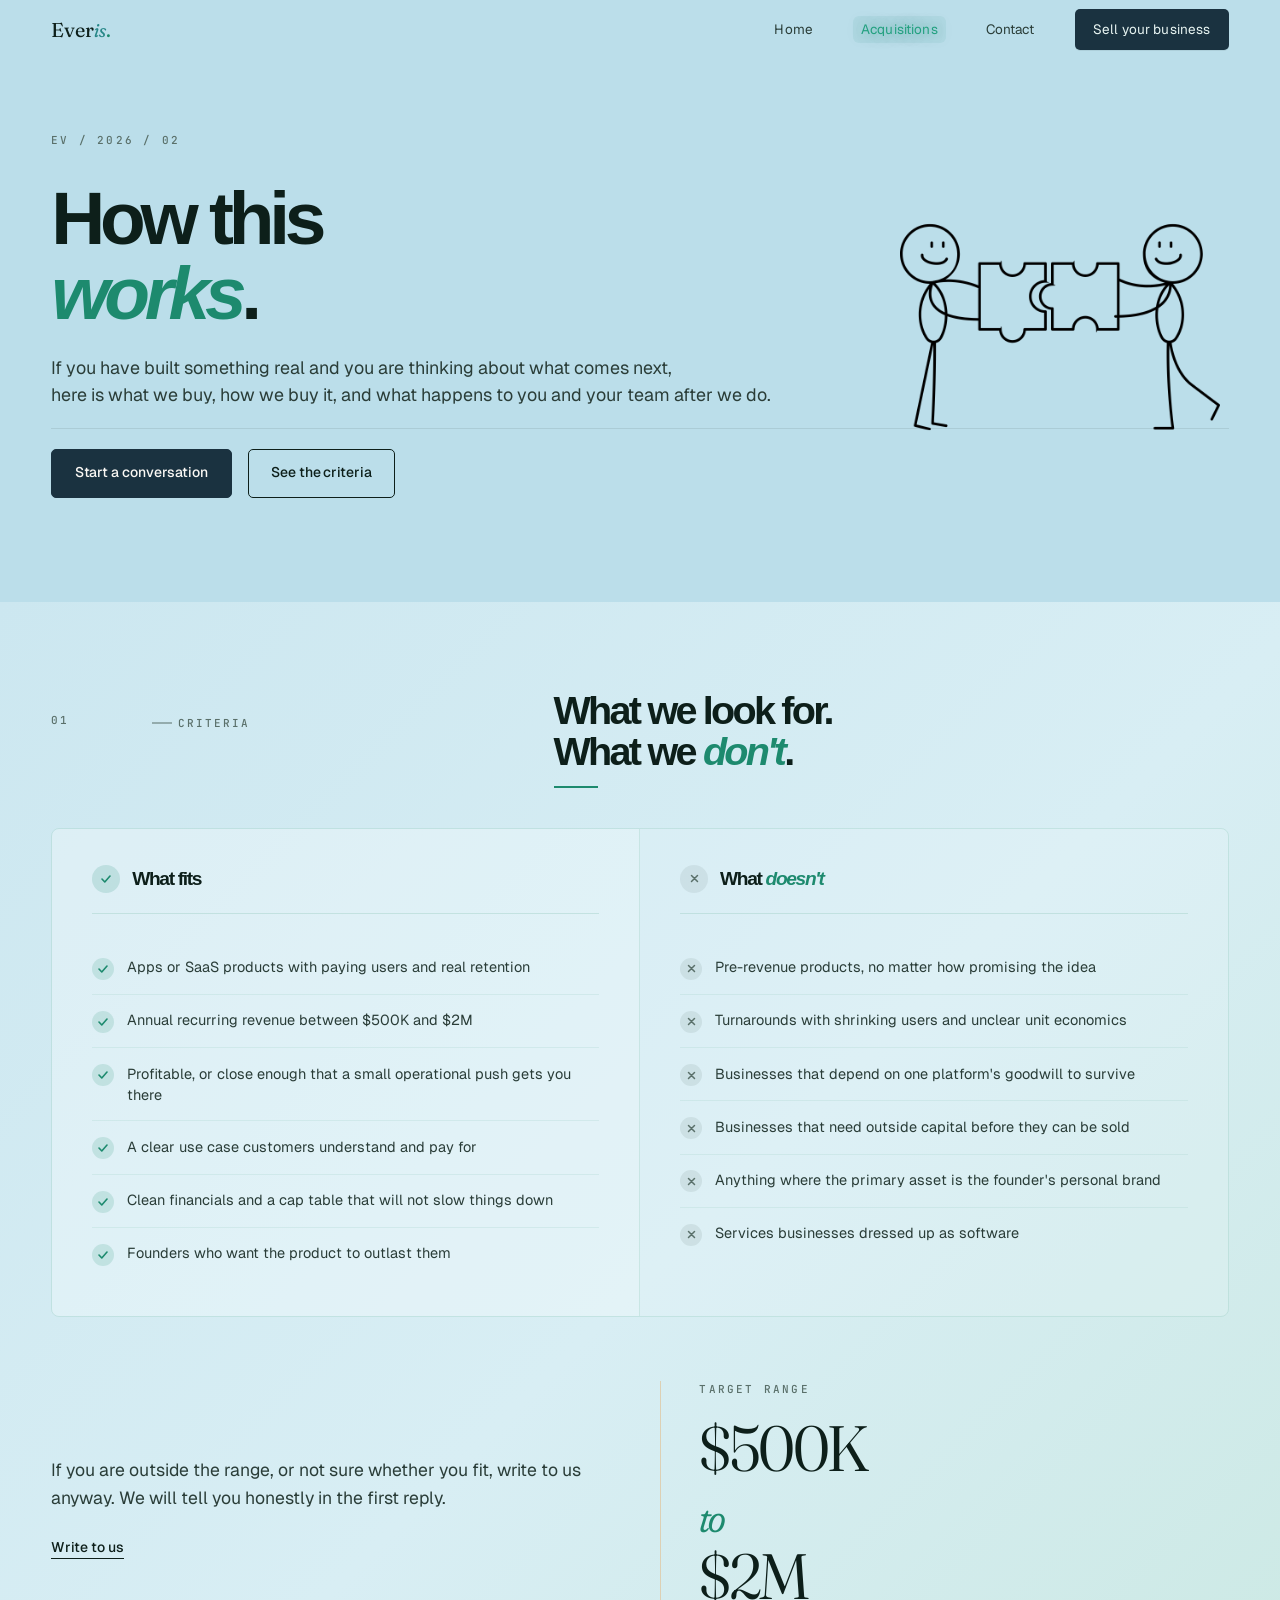
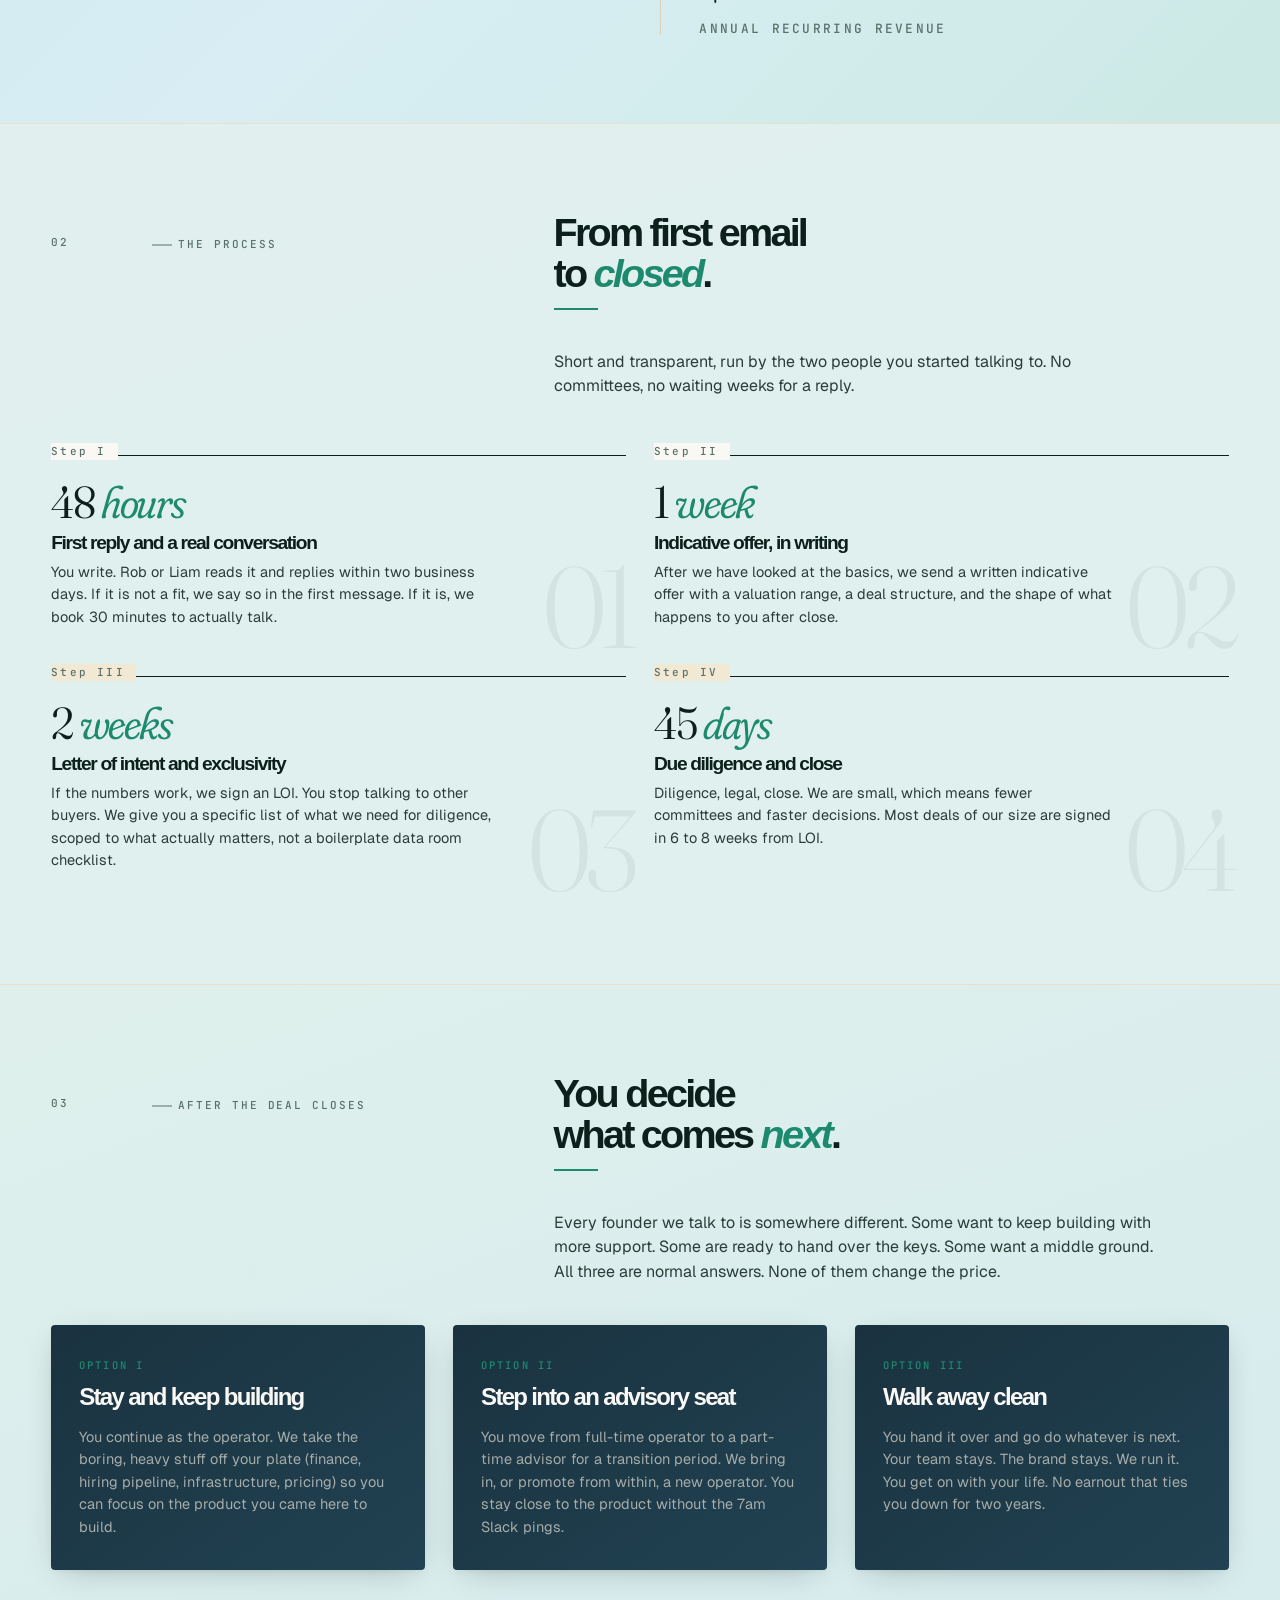
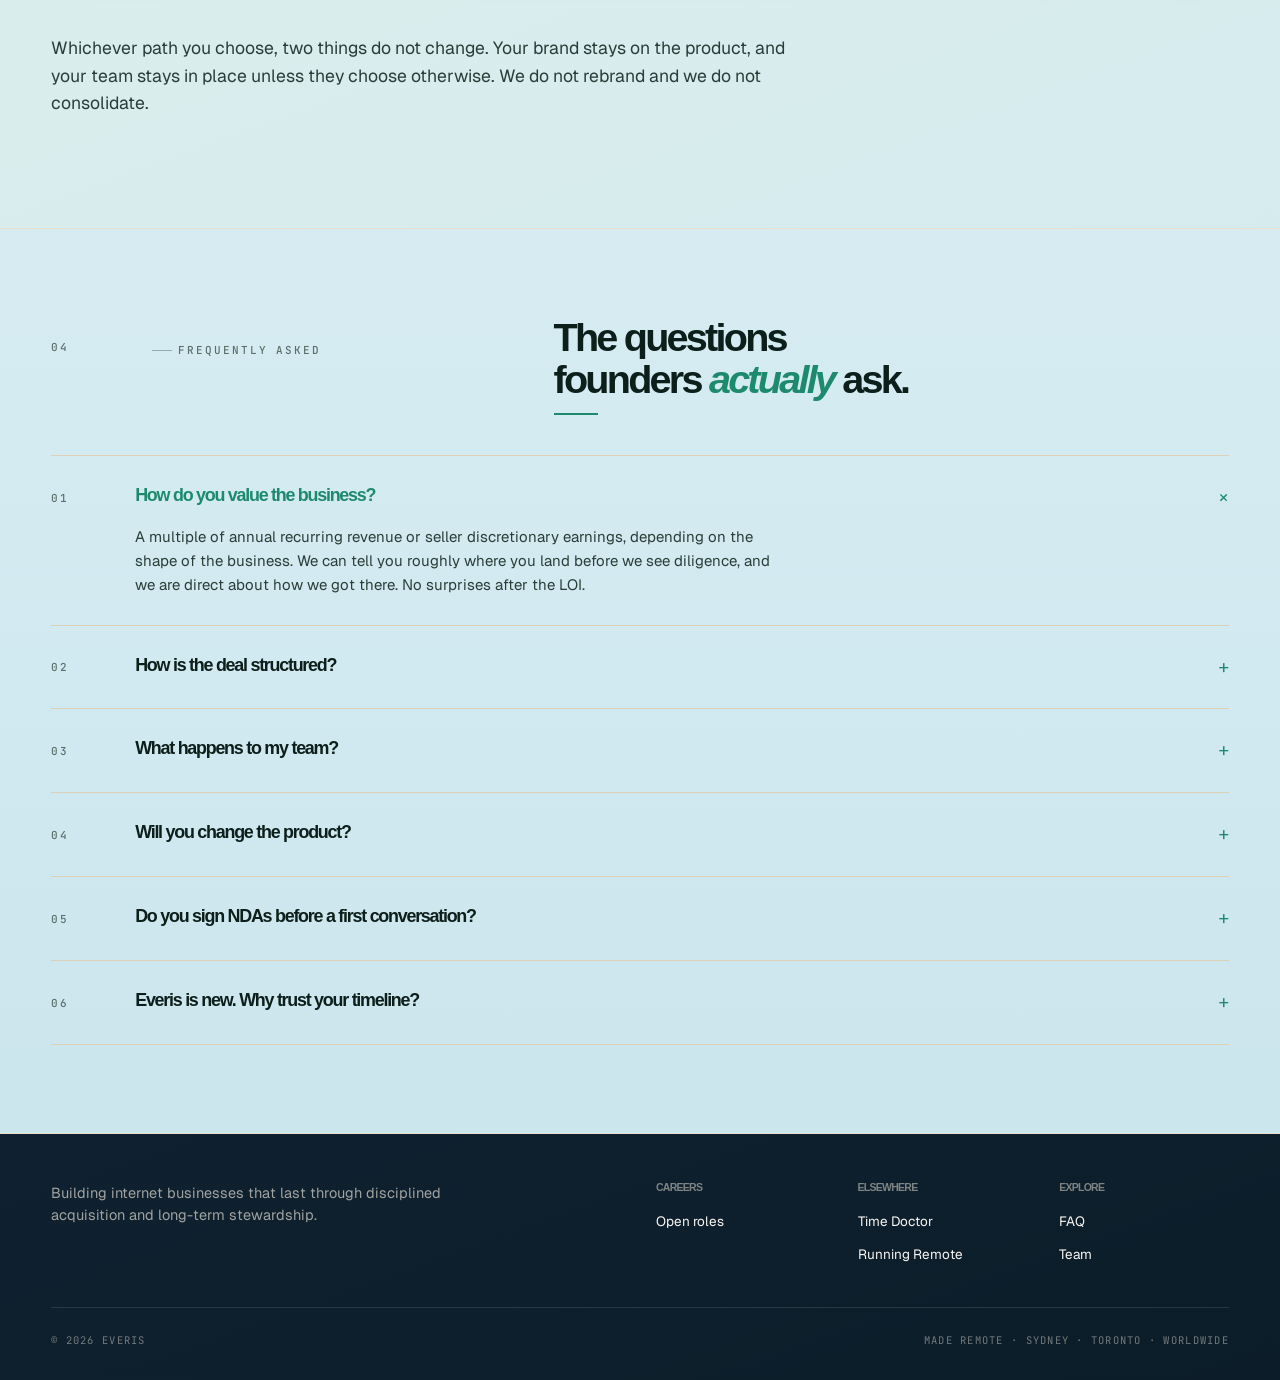
==== commit 564de811: "Add files via upload" ====
--- a/acquisitions.html
+++ b/acquisitions.html
@@ -2119,7 +2119,7 @@
 /* Hero headline: a touch larger */
 .hero-headline {
   max-width: 15ch !important;
-  letter-spacing: -0.038em !important;
+  letter-spacing: -0.07em !important;
 }
 
 /* â”€ Page titles: underline accent, no side border â”€â”€â”€â”€â”€â”€â”€â”€â”€â”€â”€â”€â”€â”€â”€â”€â”€ */
@@ -2518,7 +2518,7 @@
   font-family: var(--font-display) !important;
   font-weight: 700 !important;
   font-variation-settings: normal !important;
-  letter-spacing: -0.018em !important;
+  letter-spacing: -0.07em !important;
 }
 
 h1 em, h2 em, h3 em, h4 em,
@@ -2533,19 +2533,19 @@
 
 .hero-headline {
   font-size: clamp(2.25rem, 5.85vw, 5.4rem) !important;
-  letter-spacing: -0.028em !important;
+  letter-spacing: -0.07em !important;
   line-height: 1.0 !important;
 }
 
 .page-title {
   font-size: clamp(1.575rem, 3.15vw, 2.475rem) !important;
-  letter-spacing: -0.018em !important;
+  letter-spacing: -0.07em !important;
   line-height: 1.05 !important;
 }
 
 .final-cta-headline {
   font-size: clamp(2.25rem, 5.4vw, 4.5rem) !important;
-  letter-spacing: -0.025em !important;
+  letter-spacing: -0.07em !important;
 }
 
 .hero-sub {
@@ -2664,10 +2664,10 @@
   body.template-shell .nav-links.open {
     flex-wrap: wrap;
   }
-}
+}
 </style>
 </head>
-<body class="template-shell">
+<body class="template-shell">
 <nav class="top">
   <div class="container">
     <a href="https://moeessah.github.io/everis/" class="logo-container" aria-label="Everis" target="_blank" rel="noopener">
@@ -2679,7 +2679,7 @@
       <li><a href="acquisitions.html" class="active">Acquisitions</a></li>
       <li><a href="contact.html" >Contact</a></li>
       <li><a href="contact.html?reason=sell" class="nav-cta">Sell your business</a></li>
-    </ul>
+    </ul>
 </div>
 </nav>
 
@@ -3041,4 +3041,4 @@
 
 </body>
 </html>
-
+
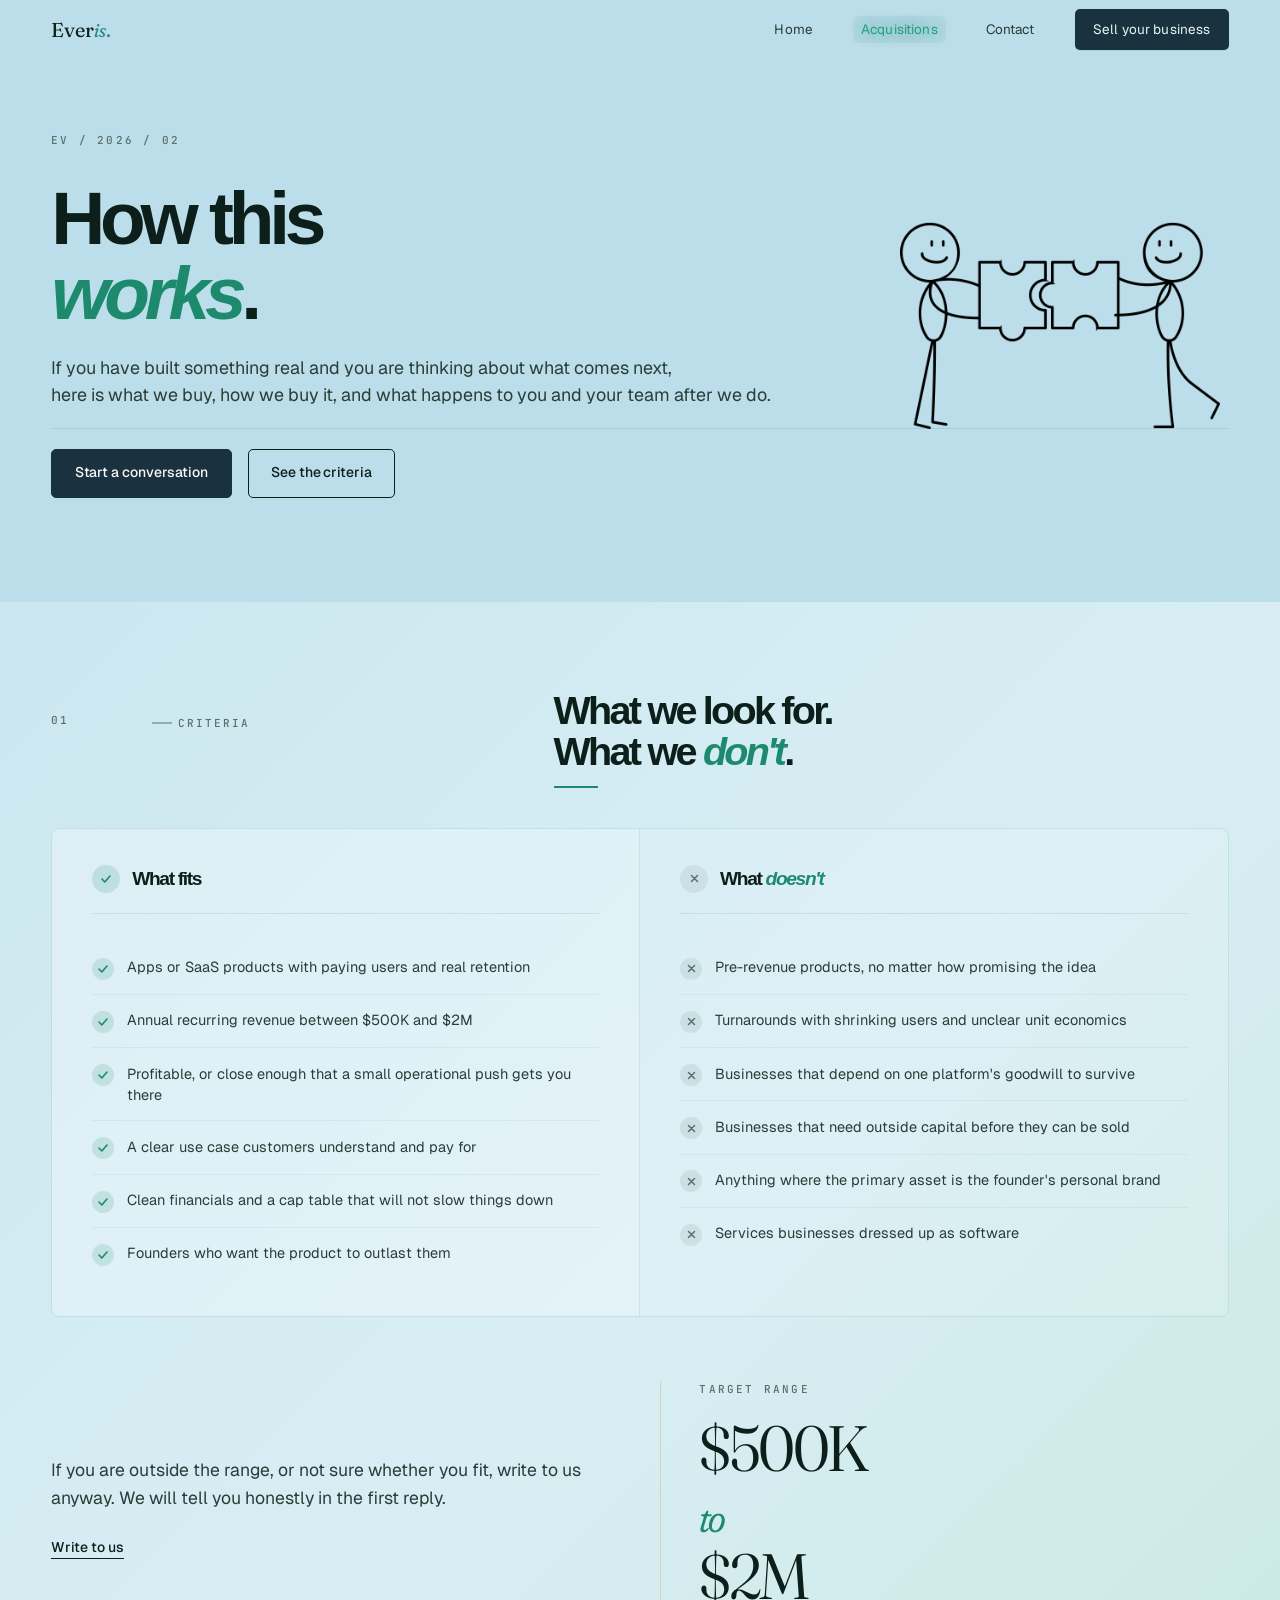
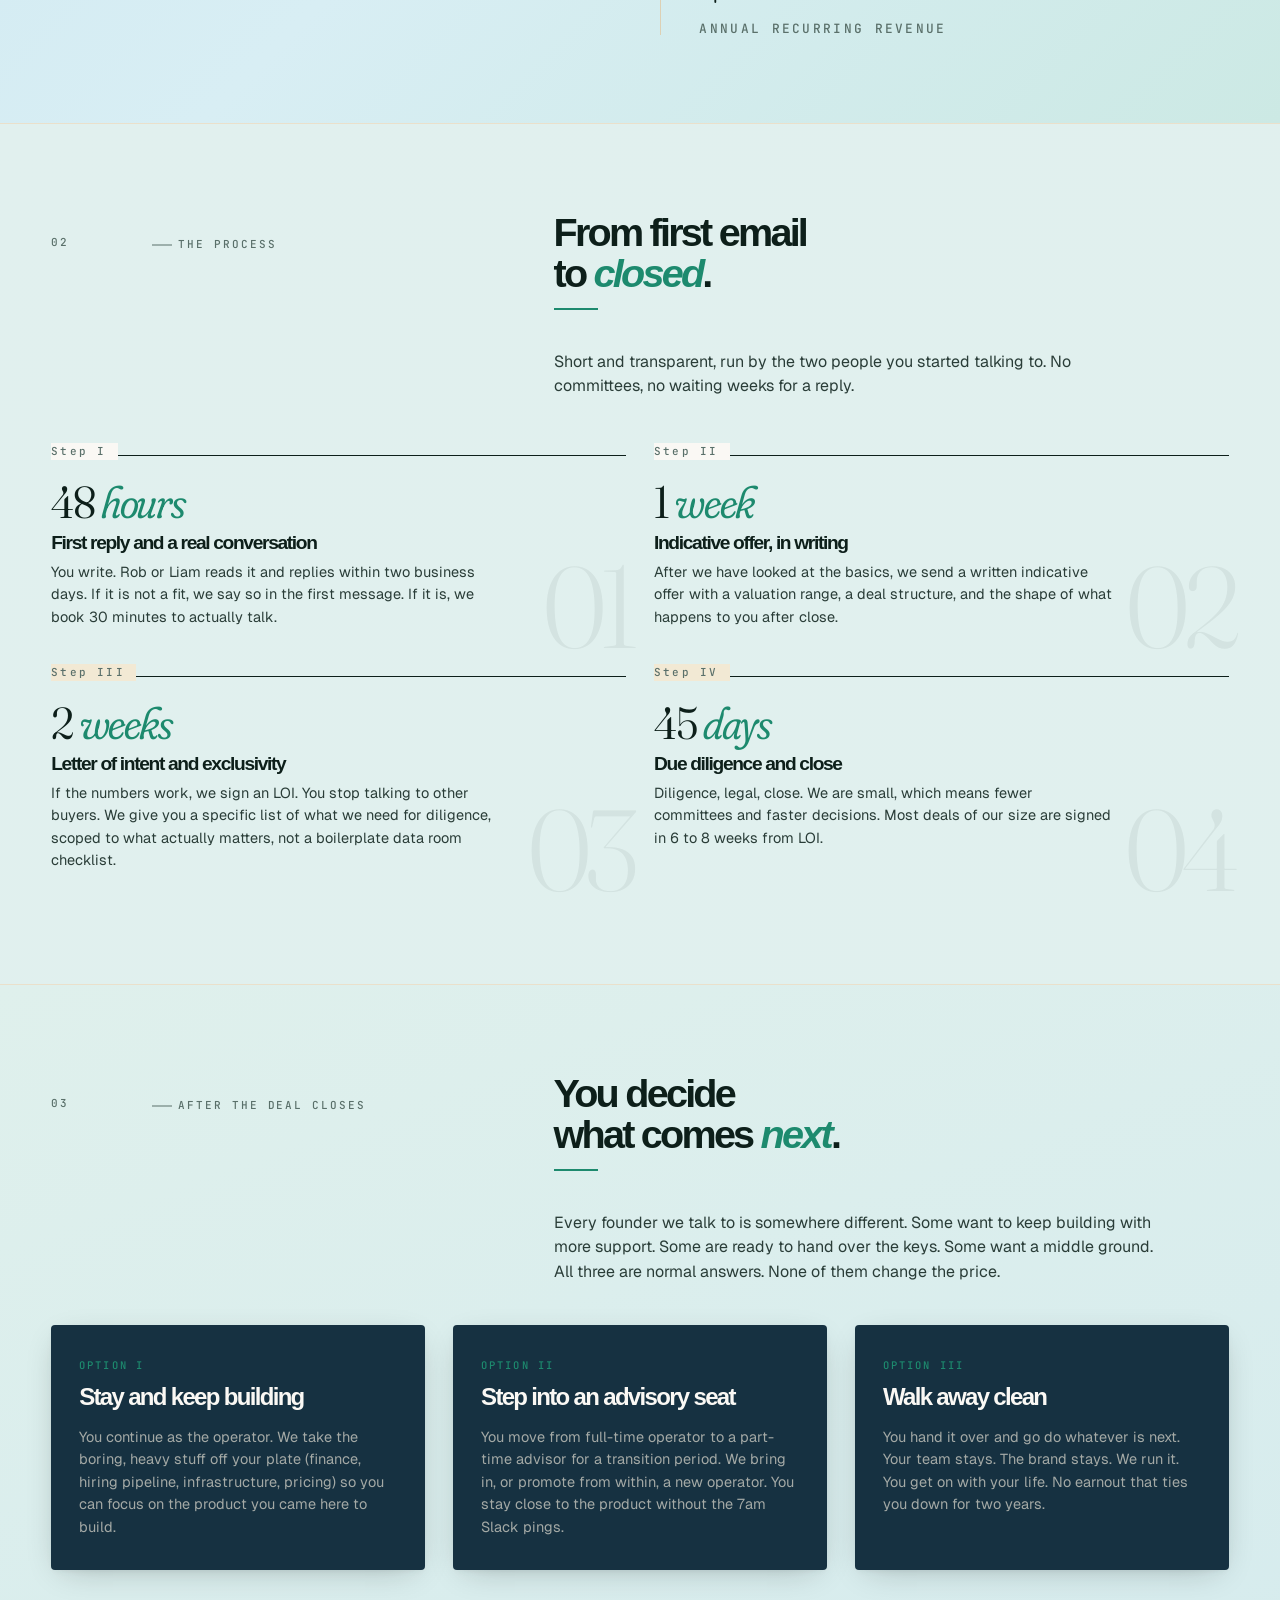
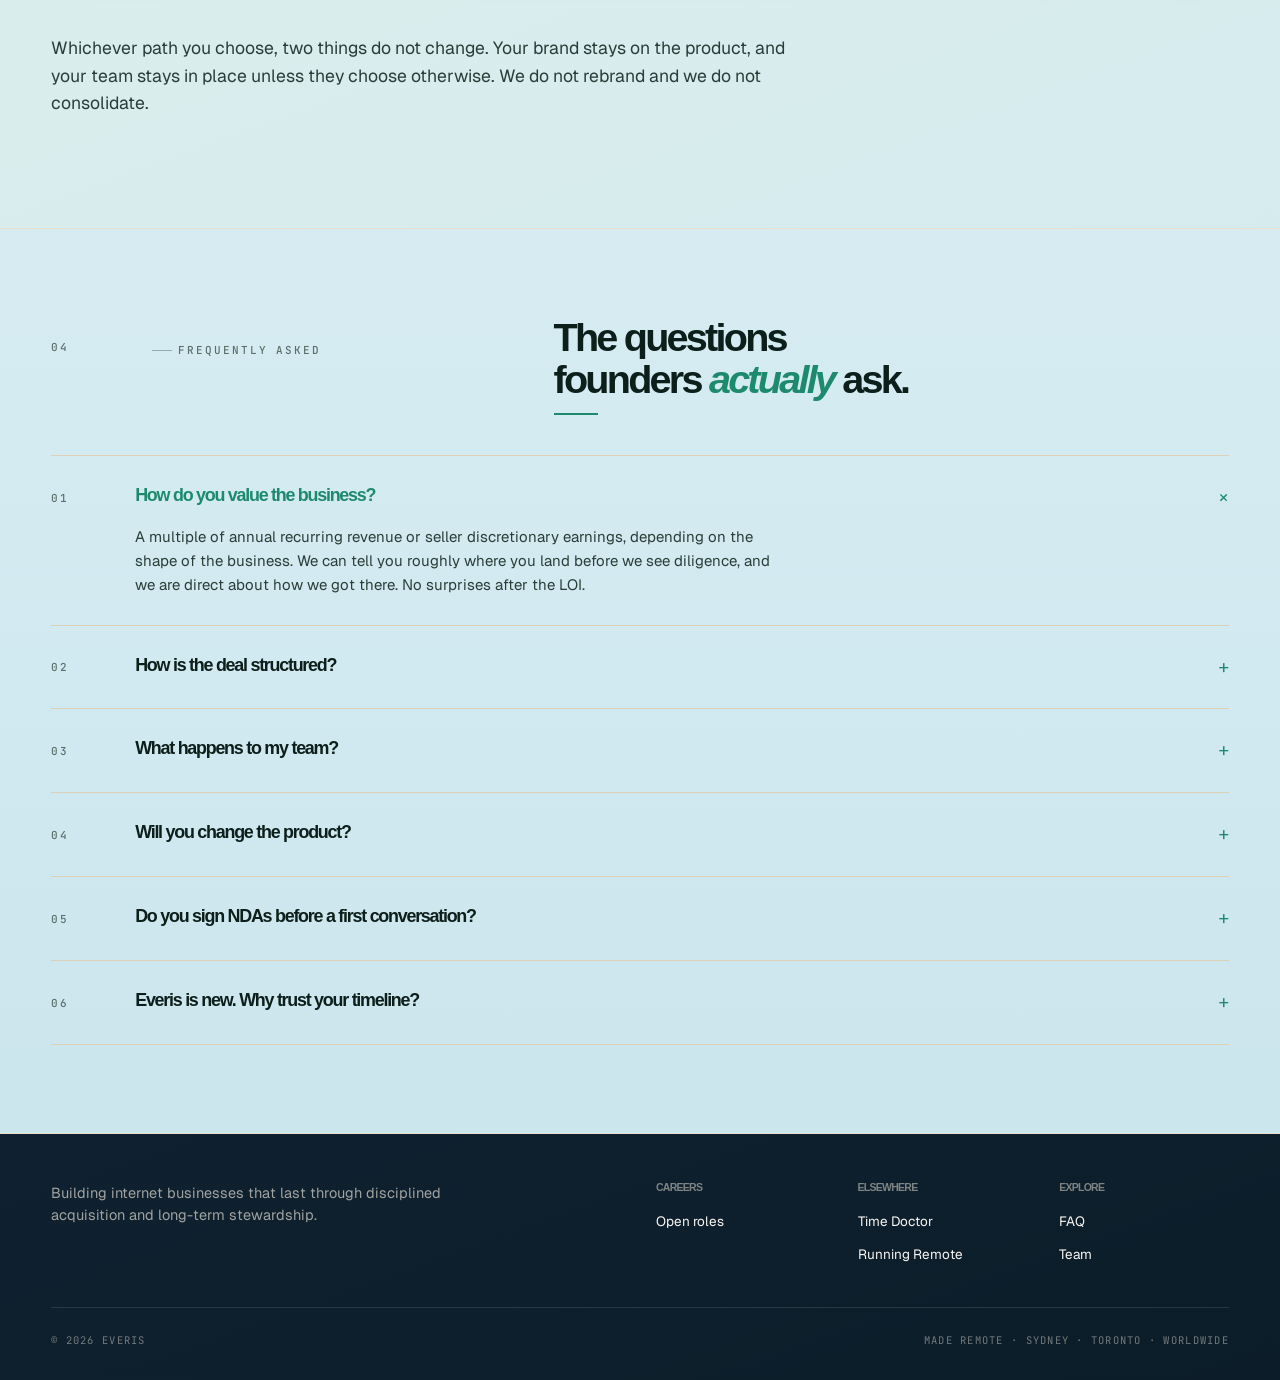
==== commit 97abb51e: "Add files via upload" ====
--- a/acquisitions.html
+++ b/acquisitions.html
@@ -547,7 +547,7 @@
 .hero-image {
   position: absolute;
   right: 60px;
-  top: calc(50% + 9px);
+  top: calc(50% - 41px);
   transform: translateY(-50%);
   width: 320px;
   max-width: 30%;
@@ -1155,7 +1155,7 @@
   .hero-image {
     position: relative;
     right: auto;
-    top: auto;
+    top: -30px;
     transform: none;
     width: 100%;
     max-width: 280px;
@@ -2666,8 +2666,9 @@
   }
 }
 </style>
+<link rel="stylesheet" href="page-overrides.css" />
 </head>
-<body class="template-shell">
+<body class="template-shell page-acquisitions">
 <nav class="top">
   <div class="container">
     <a href="https://moeessah.github.io/everis/" class="logo-container" aria-label="Everis" target="_blank" rel="noopener">
@@ -3041,4 +3042,3 @@
 
 </body>
 </html>
-
--- a/page-overrides.css
+++ b/page-overrides.css
@@ -0,0 +1,80 @@
+body.template-shell nav.top,
+body.template-shell nav.top.scrolled {
+  position: relative !important;
+  top: auto !important;
+  border-bottom: 1px solid transparent !important;
+  backdrop-filter: none !important;
+  -webkit-backdrop-filter: none !important;
+  box-shadow: none !important;
+}
+
+body.template-shell nav.top::before {
+  display: none !important;
+}
+
+body.template-shell .hero .reveal {
+  opacity: 0;
+  transform: translateY(8px) !important;
+  filter: blur(6px);
+  transition:
+    opacity 0.65s cubic-bezier(0.22, 1, 0.36, 1),
+    transform 0.65s cubic-bezier(0.22, 1, 0.36, 1),
+    filter 0.65s cubic-bezier(0.22, 1, 0.36, 1) !important;
+}
+
+body.template-shell .hero .reveal.in-view {
+  opacity: 1;
+  transform: translateY(0) !important;
+  filter: blur(0);
+}
+
+body.page-home .hero .hero-eyebrow.reveal {
+  transform: translateY(16px) !important;
+  filter: none;
+  transition:
+    opacity 0.9s cubic-bezier(0.22, 0.8, 0.3, 1),
+    transform 0.9s cubic-bezier(0.22, 0.8, 0.3, 1) !important;
+}
+
+body.page-home .hero .hero-eyebrow.reveal.in-view {
+  transform: translateY(0) !important;
+  filter: none;
+}
+
+body.page-home nav.top,
+body.page-home nav.top.scrolled {
+  background: #c8e4e7 !important;
+}
+
+body.page-acquisitions nav.top,
+body.page-acquisitions nav.top.scrolled {
+  background: #bbdeea !important;
+}
+
+body.page-contact nav.top,
+body.page-contact nav.top.scrolled {
+  background: #d8e8ef !important;
+}
+
+body.page-home .why-founders {
+  background: #163141 !important;
+}
+
+body.page-acquisitions .hero-image {
+  top: calc(50% - 99px) !important;
+}
+
+body.page-acquisitions .after-card,
+body.page-acquisitions .after-card:hover {
+  background: #163141 !important;
+}
+
+@media (prefers-reduced-motion: reduce) {
+  body.template-shell .hero .reveal,
+  body.page-home .hero .hero-eyebrow.reveal {
+    opacity: 1 !important;
+    transform: none !important;
+    filter: none !important;
+    transition: none !important;
+  }
+}
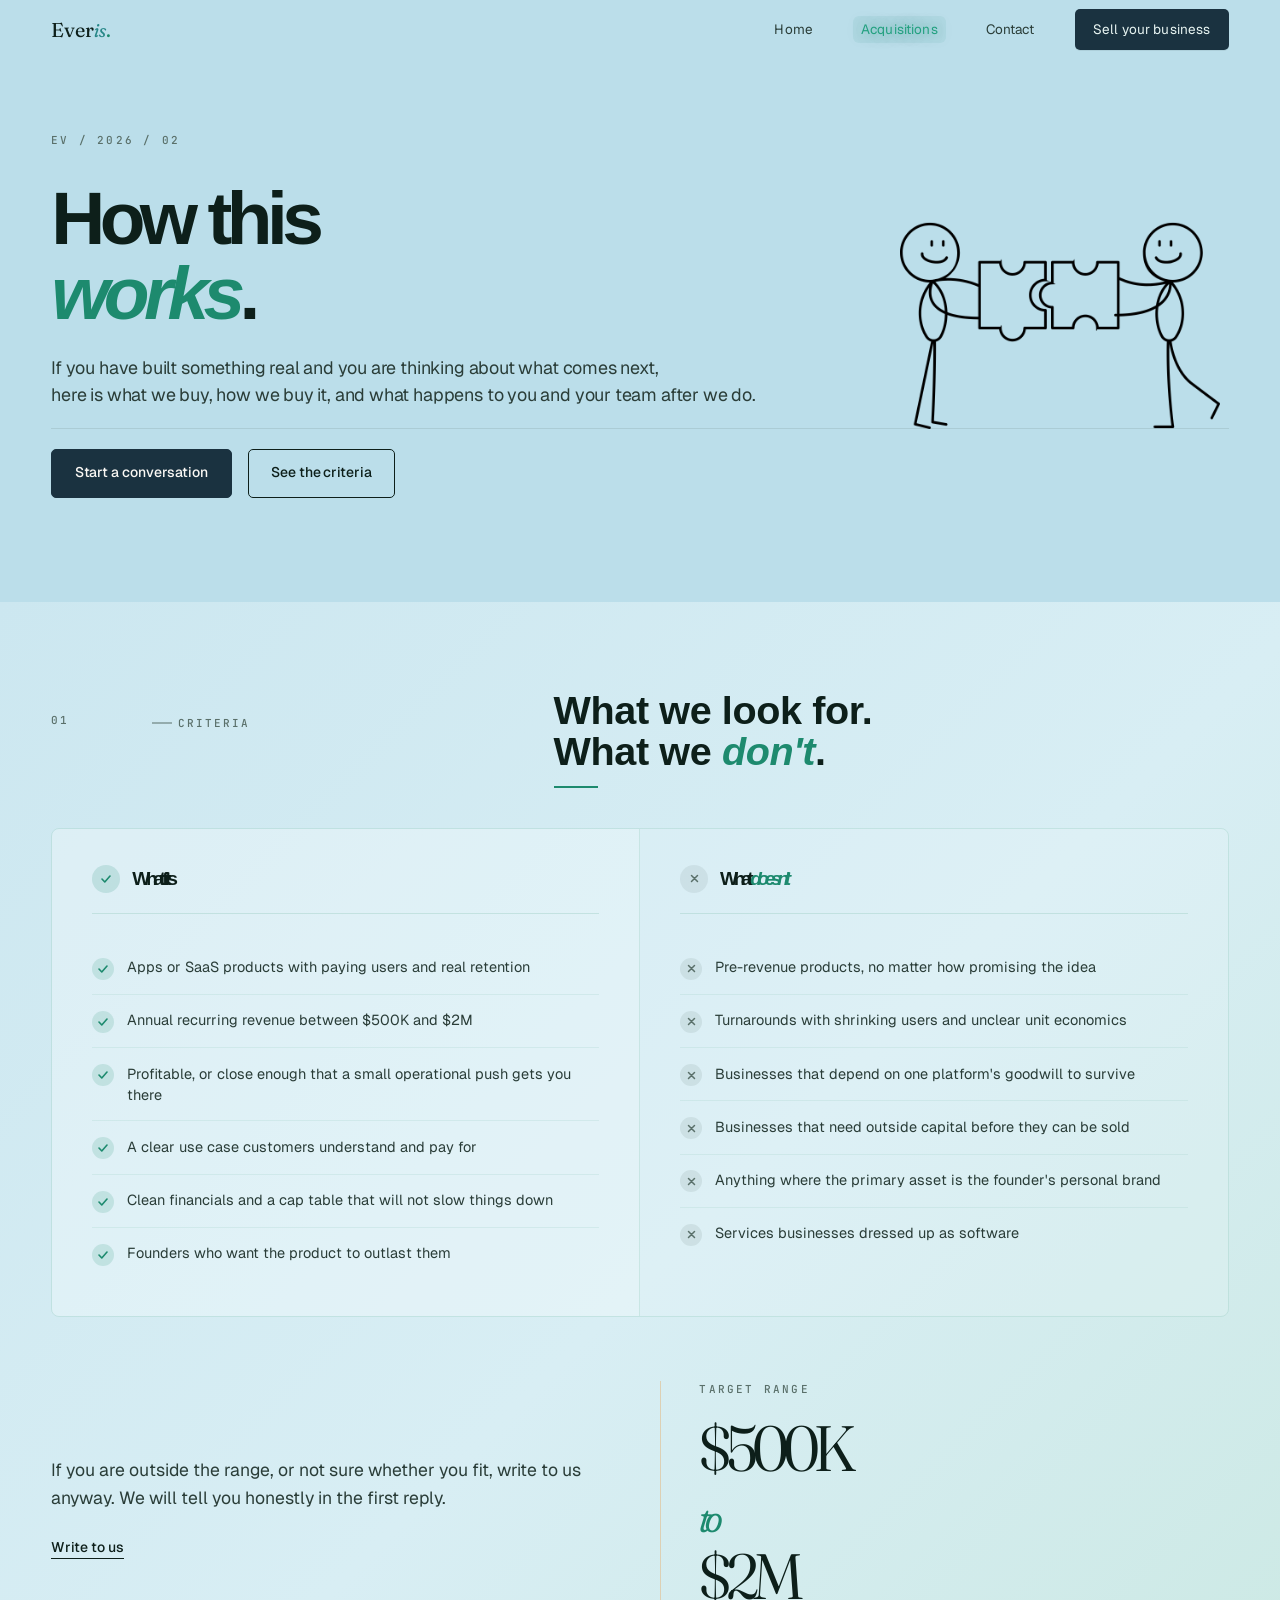
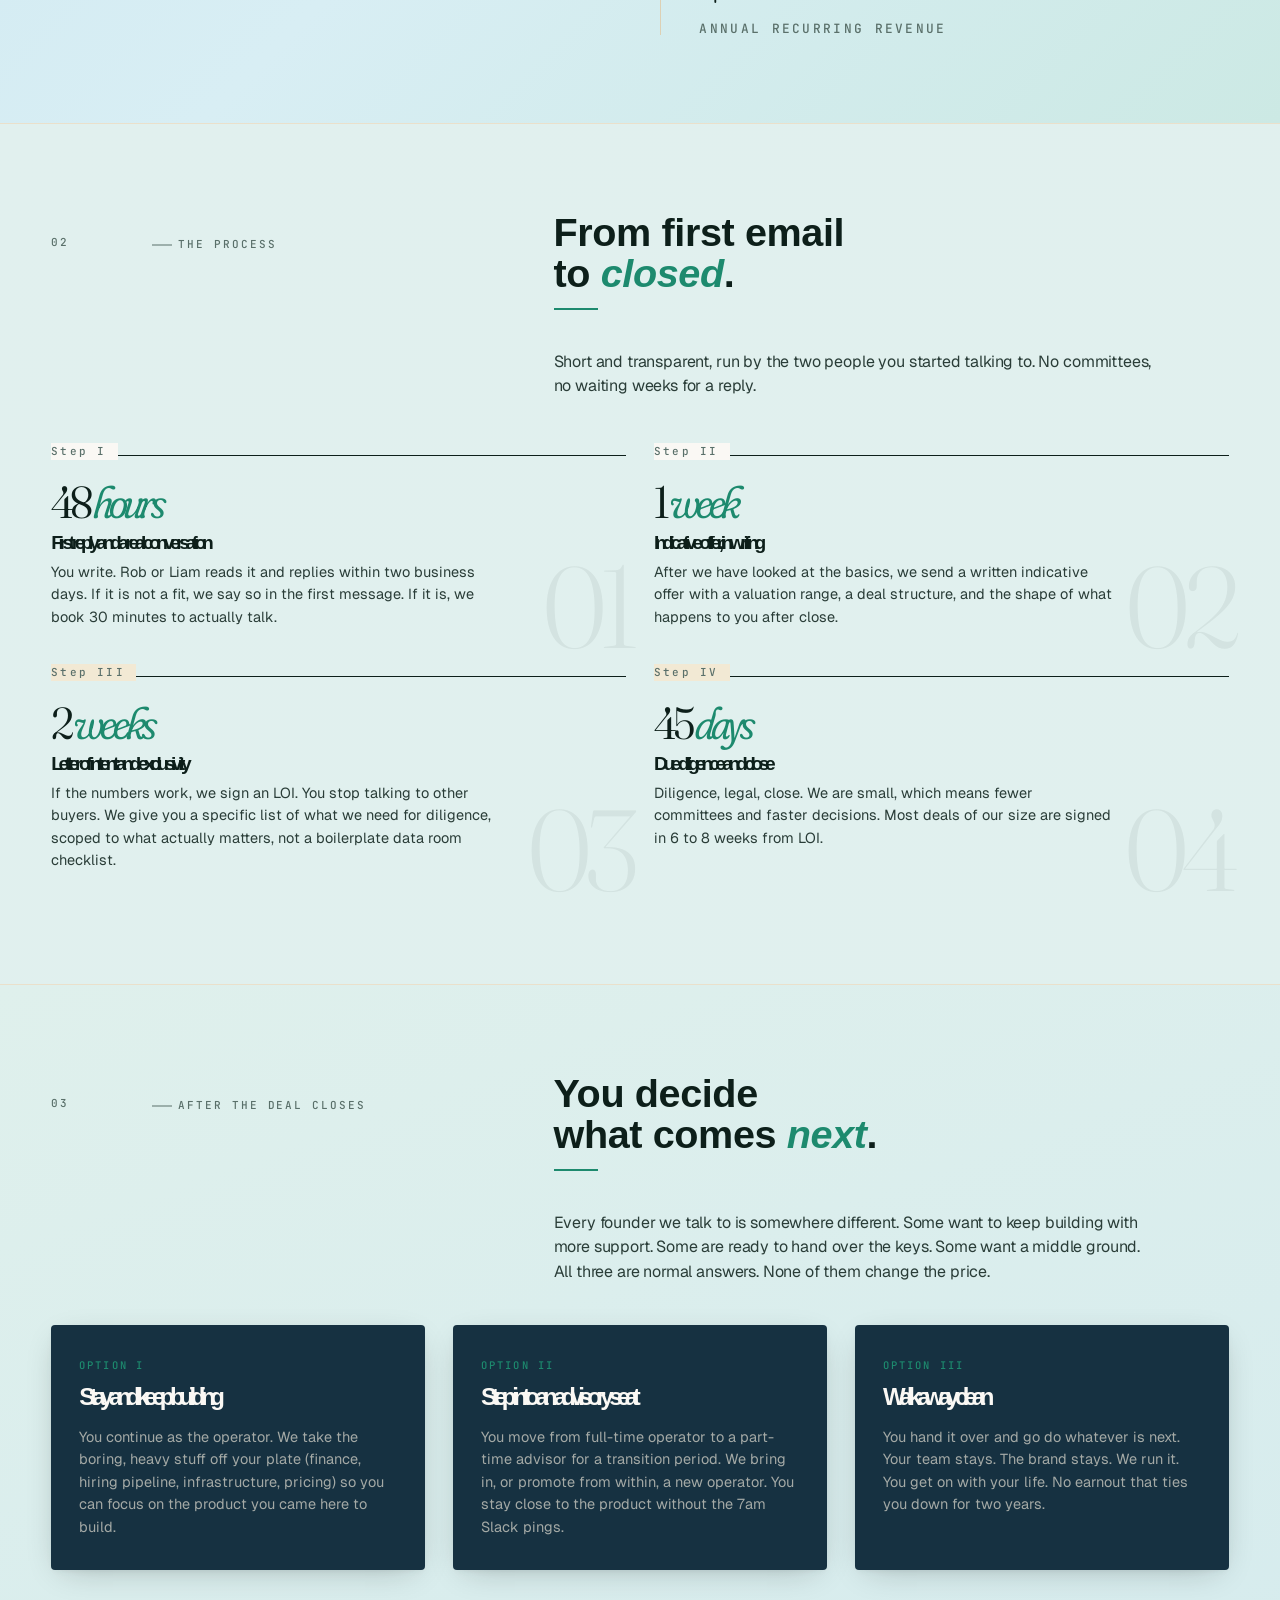
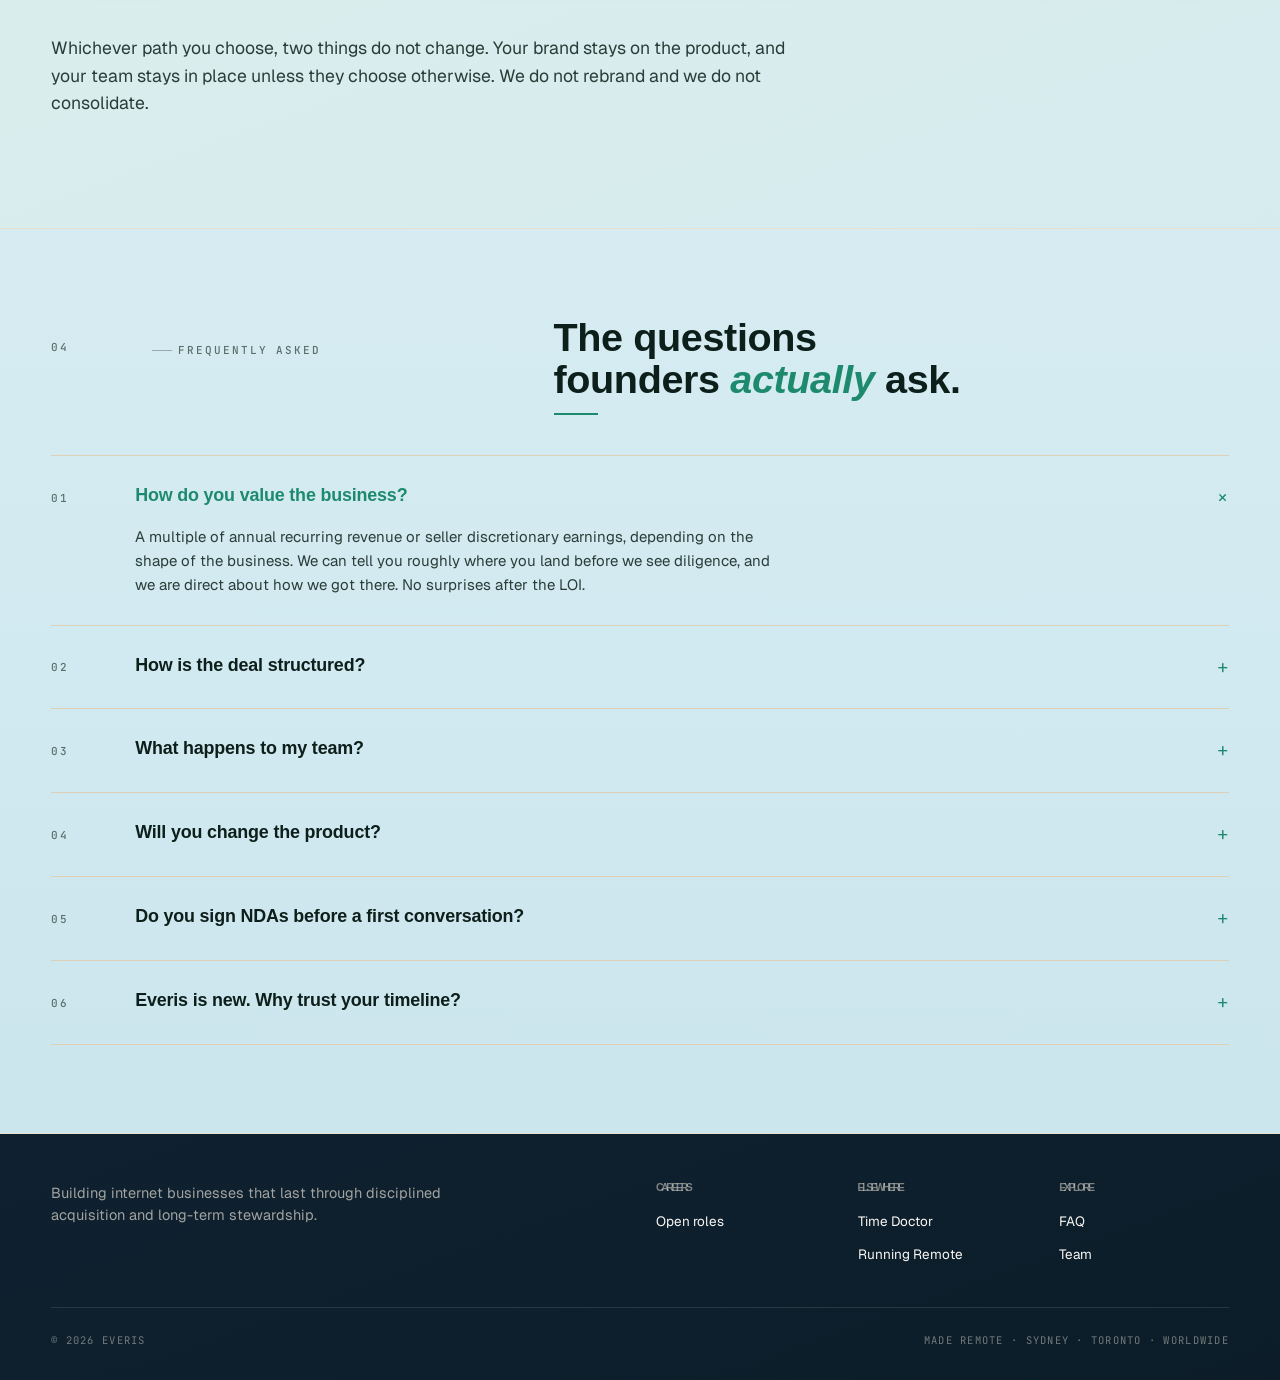
==== commit 8c207c39: "Add files via upload" ====
--- a/acquisitions.html
+++ b/acquisitions.html
@@ -120,7 +120,7 @@
   font-family: var(--font-serif);
   font-weight: 400;
   font-variation-settings: 'SOFT' 40, 'opsz' 144;
-  letter-spacing: -0.025em;
+  letter-spacing: -0.091875em;
   line-height: 1.03;
   color: var(--ink);
 }
@@ -217,7 +217,7 @@
   font-weight: 400;
   font-variation-settings: 'SOFT' 40, 'opsz' 144;
   font-size: 1.5rem;
-  letter-spacing: -0.025em;
+  letter-spacing: -0.091875em;
   color: var(--ink);
   line-height: 1;
   display: inline-block;
@@ -470,7 +470,7 @@
   font-weight: 350;
   font-size: clamp(2.5rem, 6.5vw, 6rem);
   line-height: 0.98;
-  letter-spacing: -0.035em;
+  letter-spacing: -0.091875em;
   margin-bottom: 1.5rem;
   color: var(--ink);
   max-width: 16ch;
@@ -587,7 +587,7 @@
   font-size: clamp(1.75rem, 3.5vw, 2.75rem);
   font-weight: 350;
   line-height: 1.05;
-  letter-spacing: -0.028em;
+  letter-spacing: -0.091875em;
 }
 
 /* =======================================================
@@ -669,7 +669,7 @@
   font-weight: 350;
   font-size: clamp(2.75rem, 5vw, 4.25rem);
   line-height: 1;
-  letter-spacing: -0.04em;
+  letter-spacing: -0.091875em;
   color: var(--ink);
   margin-bottom: 0.1rem;
 }
@@ -691,7 +691,7 @@
   font-size: clamp(1.2rem, 1.6vw, 1.45rem);
   font-weight: 400;
   line-height: 1.15;
-  letter-spacing: -0.02em;
+  letter-spacing: -0.091875em;
   color: var(--ink);
   margin-bottom: 1rem;
   margin-top: 0.4rem;
@@ -751,7 +751,7 @@
   font-weight: 350;
   font-size: clamp(2.5rem, 5.5vw, 4rem);
   line-height: 0.95;
-  letter-spacing: -0.04em;
+  letter-spacing: -0.091875em;
   color: var(--ink);
 }
 .criteria-number .row { display: block; }
@@ -862,7 +862,7 @@
   font-variation-settings: 'SOFT' 70, 'opsz' 144;
   font-size: clamp(1.4rem, 1.9vw, 1.7rem);
   font-weight: 400;
-  letter-spacing: -0.02em;
+  letter-spacing: -0.091875em;
   line-height: 1.1;
   color: var(--ink);
   margin-bottom: 0.1rem;
@@ -941,7 +941,7 @@
   font-weight: 350;
   font-size: clamp(2.5rem, 6vw, 5rem);
   line-height: 1;
-  letter-spacing: -0.03em;
+  letter-spacing: -0.091875em;
   color: var(--bone);
   max-width: 14ch;
   margin-bottom: 2.5rem;
@@ -966,12 +966,13 @@
   font-variation-settings: 'SOFT' 60, 'opsz' 144;
   font-size: clamp(1.15rem, 1.8vw, 1.55rem);
   font-weight: 400;
+  letter-spacing: -0.091875em;
   color: var(--bone);
   border-bottom: 1px solid rgba(239, 233, 219, 0.35);
   padding-bottom: 3px;
   transition: color 0.25s ease, border-color 0.25s ease;
-  letter-spacing: -0.01em;
-}
+}
+
 .final-cta-email:hover {
   color: var(--brass-soft);
   border-color: var(--brass-soft);
@@ -1073,7 +1074,7 @@
   font-weight: 300;
   font-size: clamp(5rem, 22vw, 22rem);
   line-height: 0.85;
-  letter-spacing: -0.05em;
+  letter-spacing: -0.091875em;
   color: var(--bone);
   display: block;
   text-align: left;
@@ -1213,7 +1214,7 @@
   font-variation-settings: 'SOFT' 30, 'opsz' 144;
   font-size: clamp(2rem, 3.5vw, 2.8rem);
   font-weight: 350;
-  letter-spacing: -0.03em;
+  letter-spacing: -0.091875em;
   line-height: 1;
   color: var(--ink);
   margin-bottom: 0.5rem;
@@ -1228,7 +1229,7 @@
   font-variation-settings: 'SOFT' 70, 'opsz' 144;
   font-size: clamp(1.15rem, 1.5vw, 1.35rem);
   font-weight: 400;
-  letter-spacing: -0.015em;
+  letter-spacing: -0.091875em;
   margin-bottom: 0.5rem;
 }
 
@@ -1299,7 +1300,7 @@
   font-variation-settings: 'SOFT' 60, 'opsz' 144;
   font-size: clamp(1.15rem, 1.5vw, 1.35rem);
   font-weight: 400;
-  letter-spacing: -0.02em;
+  letter-spacing: -0.091875em;
   color: var(--ink);
   line-height: 1.1;
   margin: 0;
@@ -1401,7 +1402,7 @@
   font-variation-settings: 'SOFT' 70, 'opsz' 144;
   font-size: 1.5rem;
   font-weight: 400;
-  letter-spacing: -0.02em;
+  letter-spacing: -0.091875em;
   line-height: 1.1;
   color: var(--ink);
   margin-bottom: 0.25rem;
@@ -1457,7 +1458,7 @@
   font-variation-settings: 'SOFT' 60, 'opsz' 144;
   font-size: clamp(1.1rem, 1.4vw, 1.3rem);
   font-weight: 400;
-  letter-spacing: -0.02em;
+  letter-spacing: -0.091875em;
   color: var(--ink);
   transition: color 0.2s ease;
   line-height: 1.3;
@@ -1534,7 +1535,7 @@
   font-variation-settings: 'SOFT' 60, 'opsz' 144;
   font-size: clamp(1.15rem, 1.5vw, 1.35rem);
   font-weight: 400;
-  letter-spacing: -0.01em;
+  letter-spacing: -0.091875em;
   color: var(--ink) !important;
   border-bottom: 1px solid var(--ink) !important;
   padding-bottom: 2px !important;
@@ -2119,7 +2120,7 @@
 /* Hero headline: a touch larger */
 .hero-headline {
   max-width: 15ch !important;
-  letter-spacing: -0.07em !important;
+  letter-spacing: -0.2296875em !important;
 }
 
 /* â”€ Page titles: underline accent, no side border â”€â”€â”€â”€â”€â”€â”€â”€â”€â”€â”€â”€â”€â”€â”€â”€â”€ */
@@ -2193,7 +2194,7 @@
 /* â”€ Claim numbers: more dramatic scale â”€â”€â”€â”€â”€â”€â”€â”€â”€â”€â”€â”€â”€â”€â”€â”€â”€â”€â”€â”€â”€â”€â”€â”€â”€â”€â”€ */
 .claim-number {
   font-size: clamp(3.5rem, 6vw, 5.25rem) !important;
-  letter-spacing: -0.045em;
+  letter-spacing: -0.091875em;
 }
 
 /* â”€ After-close cards: keep dark, sharpen corners â”€â”€â”€â”€â”€â”€â”€â”€â”€â”€â”€â”€â”€â”€â”€â”€ */
@@ -2518,7 +2519,7 @@
   font-family: var(--font-display) !important;
   font-weight: 700 !important;
   font-variation-settings: normal !important;
-  letter-spacing: -0.07em !important;
+  letter-spacing: -0.2296875em !important;
 }
 
 h1 em, h2 em, h3 em, h4 em,
@@ -2533,19 +2534,19 @@
 
 .hero-headline {
   font-size: clamp(2.25rem, 5.85vw, 5.4rem) !important;
-  letter-spacing: -0.07em !important;
+  letter-spacing: -0.2296875em !important;
   line-height: 1.0 !important;
 }
 
 .page-title {
   font-size: clamp(1.575rem, 3.15vw, 2.475rem) !important;
-  letter-spacing: -0.07em !important;
+  letter-spacing: -0.2296875em !important;
   line-height: 1.05 !important;
 }
 
 .final-cta-headline {
   font-size: clamp(2.25rem, 5.4vw, 4.5rem) !important;
-  letter-spacing: -0.07em !important;
+  letter-spacing: -0.2296875em !important;
 }
 
 .hero-sub {
--- a/page-overrides.css
+++ b/page-overrides.css
@@ -69,6 +69,85 @@
   background: #163141 !important;
 }
 
+body.page-acquisitions .hero-headline,
+body.page-acquisitions .page-title,
+body.page-acquisitions .final-cta-headline,
+body.page-acquisitions .founder-name,
+body.page-acquisitions .claim-phrase,
+body.page-acquisitions .faq-q,
+body.page-contact .hero-headline,
+body.page-contact .page-title,
+body.page-contact .final-cta-headline,
+body.page-contact .founder-name,
+body.page-contact .claim-phrase,
+body.page-contact .faq-q {
+  font-family: var(--font-display) !important;
+  font-weight: 700 !important;
+  font-variation-settings: normal !important;
+  letter-spacing: -0.018em !important;
+}
+
+body.page-acquisitions .hero-headline em,
+body.page-acquisitions .page-title em,
+body.page-acquisitions .final-cta-headline em,
+body.page-acquisitions .claim-phrase em,
+body.page-contact .hero-headline em,
+body.page-contact .page-title em,
+body.page-contact .final-cta-headline em,
+body.page-contact .claim-phrase em {
+  font-family: var(--font-display) !important;
+  font-weight: 700 !important;
+  font-style: italic !important;
+}
+
+body.page-acquisitions .hero-headline,
+body.page-contact .hero-headline {
+  font-size: clamp(2.25rem, 5.85vw, 5.4rem) !important;
+  letter-spacing: -0.091875em !important;
+  line-height: 1 !important;
+}
+
+body.page-acquisitions .page-title,
+body.page-contact .page-title {
+  font-size: clamp(1.575rem, 3.15vw, 2.475rem) !important;
+  letter-spacing: -0.018em !important;
+  line-height: 1.05 !important;
+}
+
+body.page-acquisitions .final-cta-headline,
+body.page-contact .final-cta-headline {
+  font-size: clamp(2.25rem, 5.4vw, 4.5rem) !important;
+  letter-spacing: -0.02734375em !important;
+}
+
+body.page-acquisitions .hero-sub,
+body.page-acquisitions .what-do-lead,
+body.page-contact .hero-sub,
+body.page-contact .what-do-lead {
+  letter-spacing: -0.01em !important;
+}
+
+body.template-shell .hero-headline {
+  letter-spacing: -0.075em !important;
+}
+
+body.template-shell .page-title,
+body.template-shell .claim-phrase,
+body.template-shell .faq-q,
+body.template-shell .founder-name {
+  letter-spacing: -0.01em !important;
+}
+
+body.template-shell .final-cta-headline {
+  letter-spacing: -0.02em !important;
+}
+
+body.template-shell .hero-sub,
+body.template-shell .what-do-lead,
+body.template-shell .why-lead p {
+  letter-spacing: -0.01em !important;
+}
+
 @media (prefers-reduced-motion: reduce) {
   body.template-shell .hero .reveal,
   body.page-home .hero .hero-eyebrow.reveal {
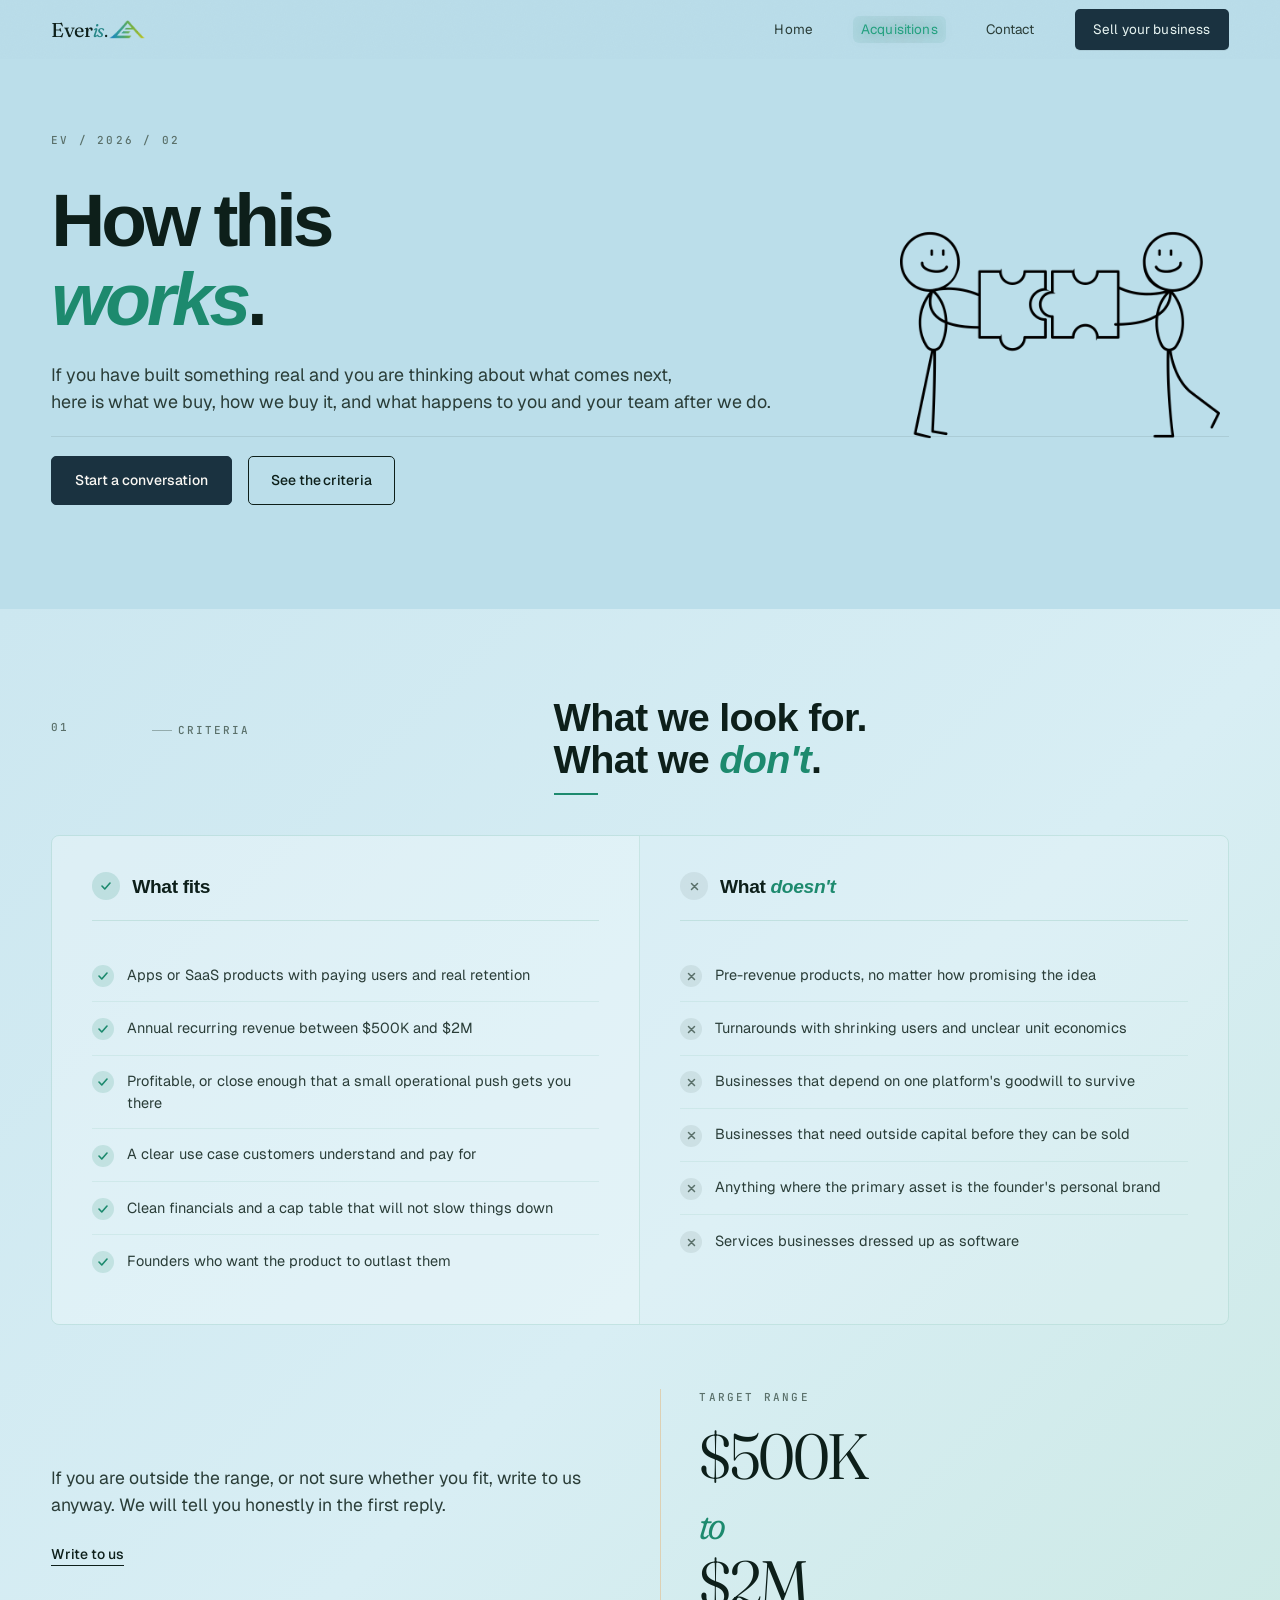
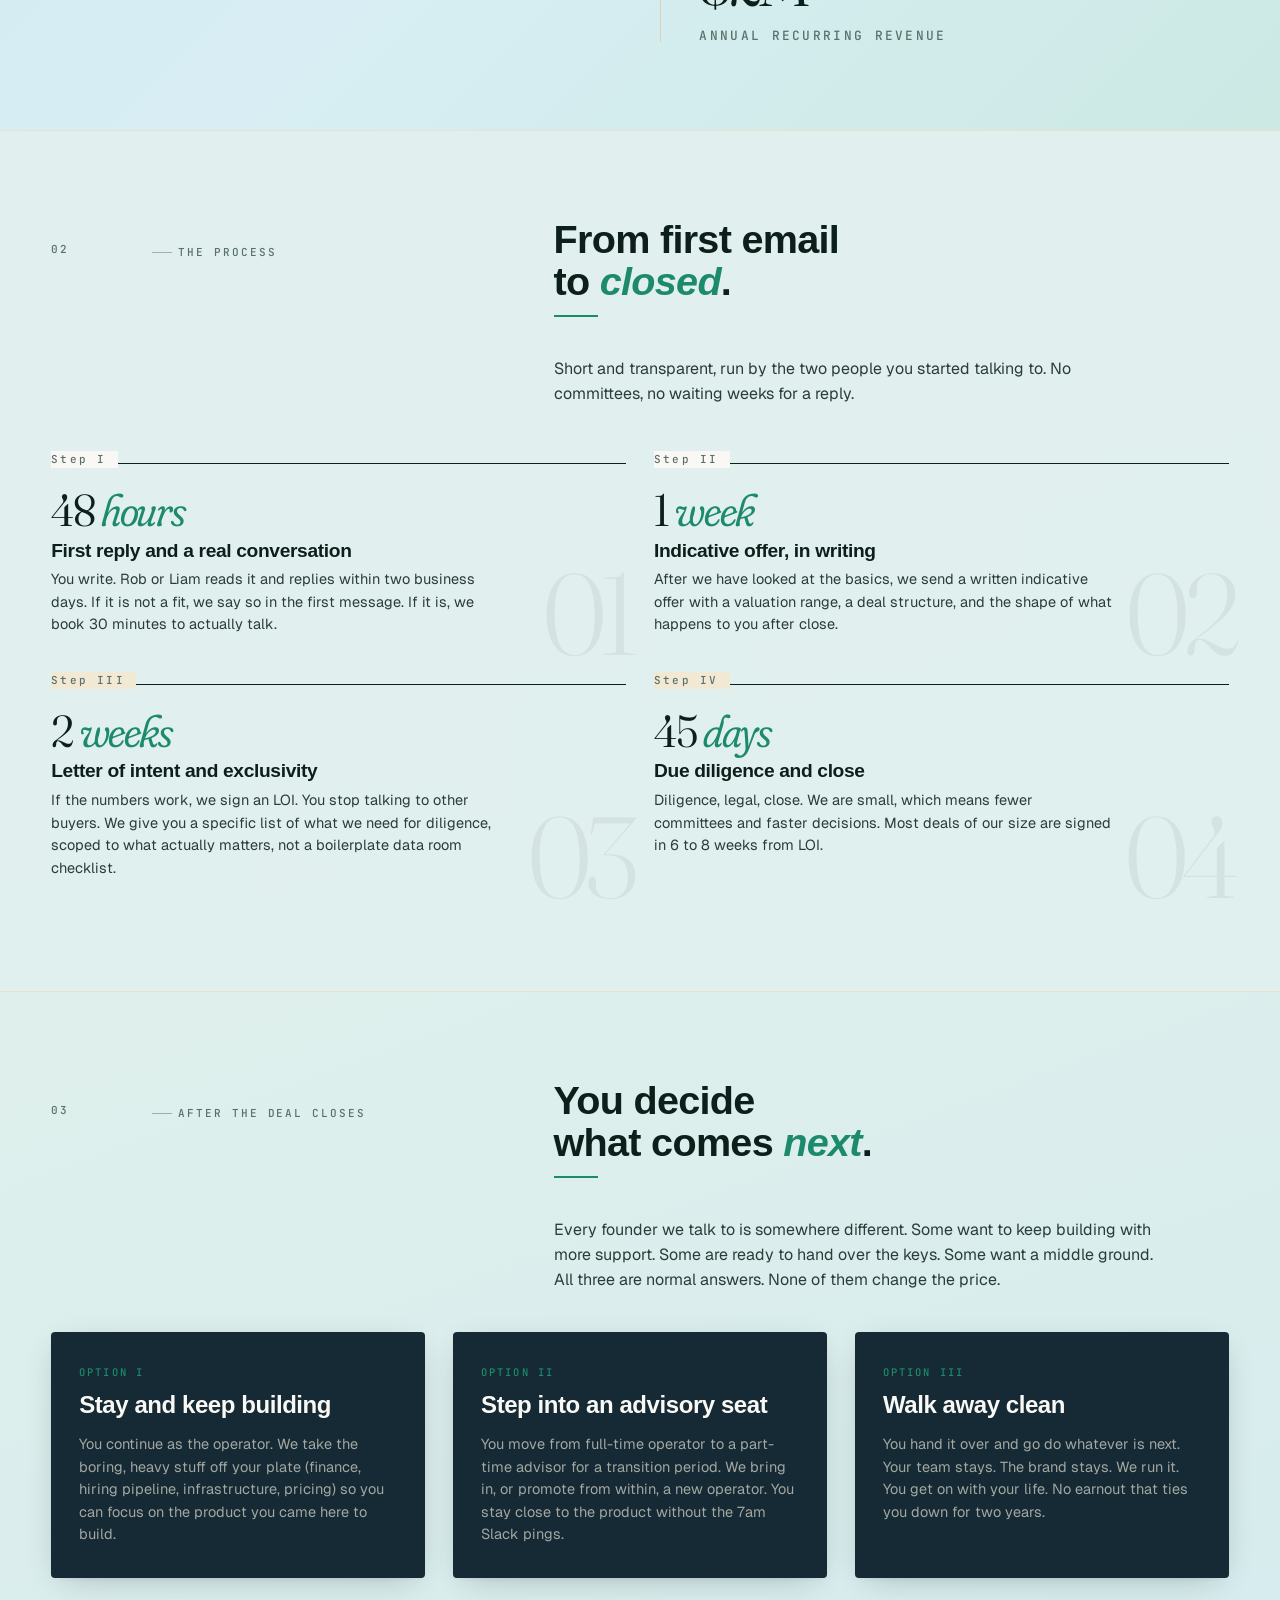
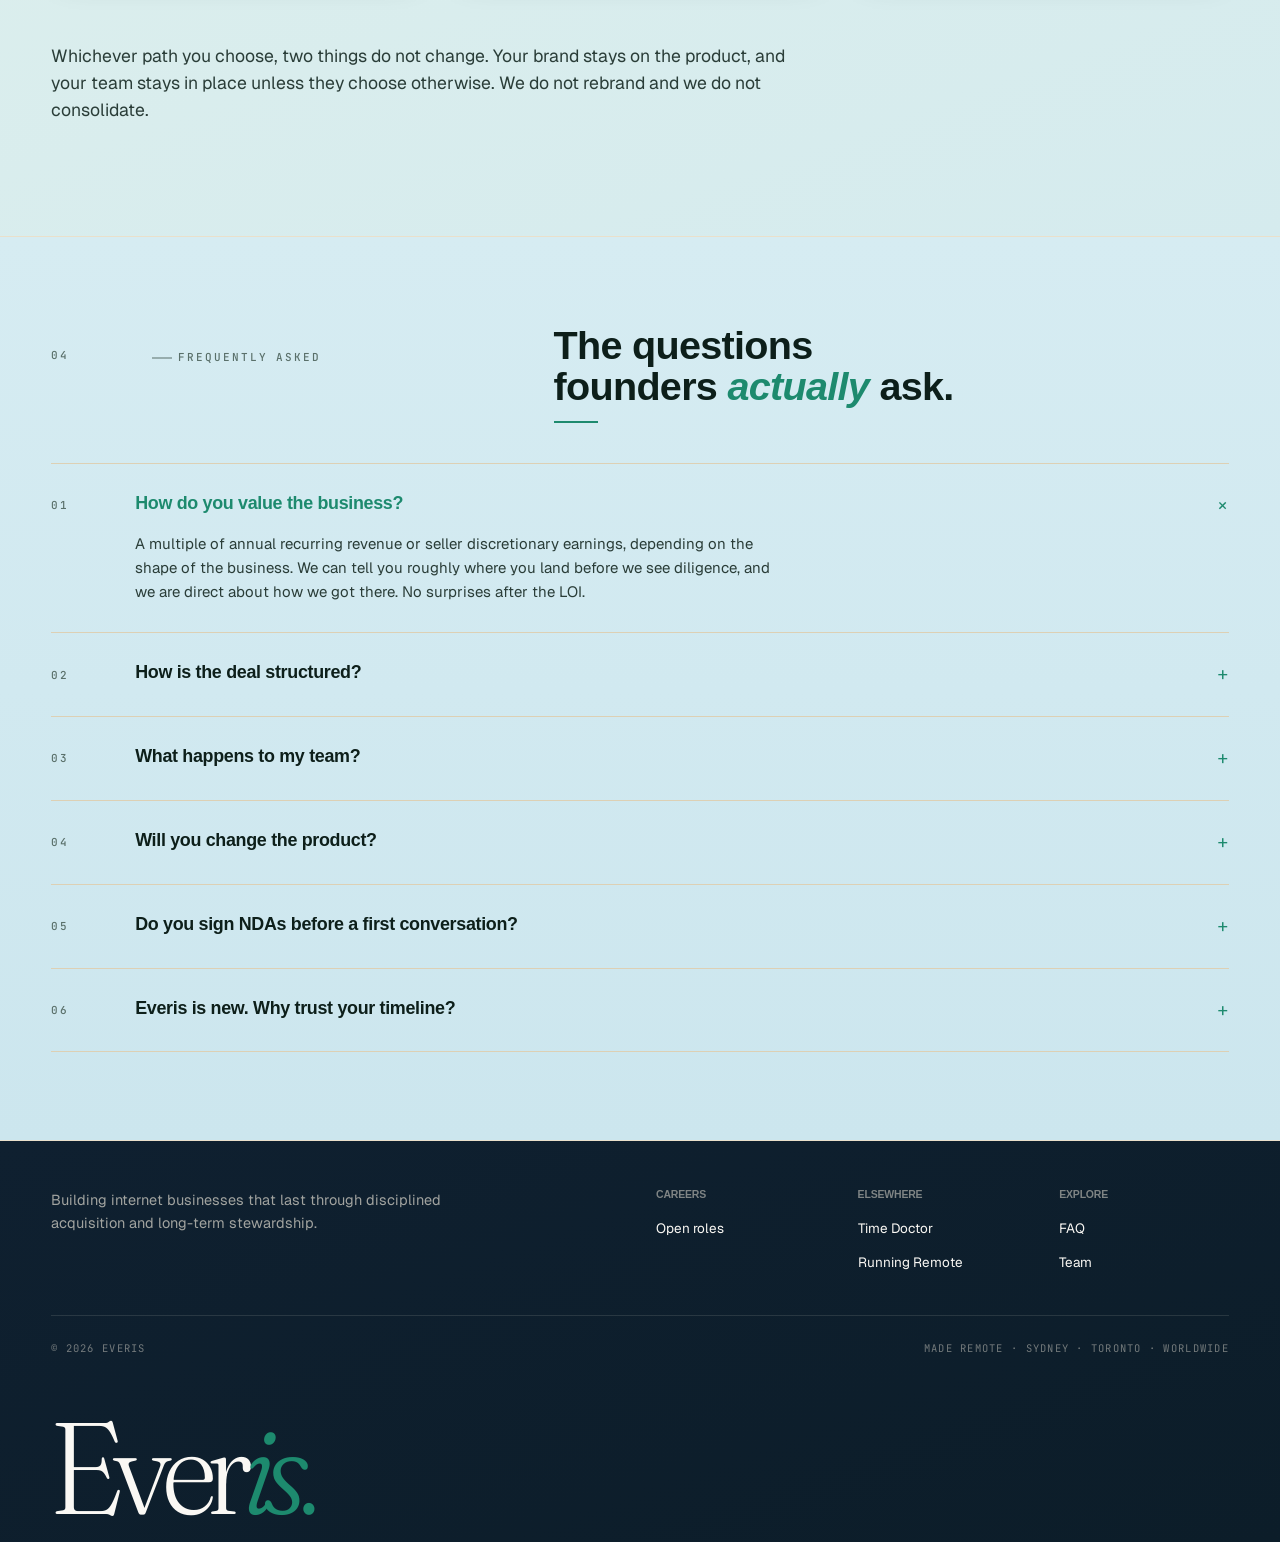
==== commit b13f9e03: "Add files via upload" ====
--- a/acquisitions.html
+++ b/acquisitions.html
@@ -15,7 +15,7 @@
    ======================================================= */
 
 :root {
-  /* Palette â€” Teal Edition */
+  /* Palette — Teal Edition */
   --bone:          #E8F4F2;
   --bone-warm:     #D6EEE9;
   --bone-deep:     #BAE0D8;
@@ -120,7 +120,7 @@
   font-family: var(--font-serif);
   font-weight: 400;
   font-variation-settings: 'SOFT' 40, 'opsz' 144;
-  letter-spacing: -0.091875em;
+  letter-spacing: -0.025em;
   line-height: 1.03;
   color: var(--ink);
 }
@@ -197,7 +197,7 @@
   z-index: 50;
   overflow: visible;
   height: var(--nav-h);
-  background: rgba(222, 238, 236, 0.94);
+  background: rgba(226, 240, 238, 0.94);
   backdrop-filter: blur(10px);
   -webkit-backdrop-filter: blur(10px);
   border-bottom: 1px solid var(--rule-soft);
@@ -217,7 +217,7 @@
   font-weight: 400;
   font-variation-settings: 'SOFT' 40, 'opsz' 144;
   font-size: 1.5rem;
-  letter-spacing: -0.091875em;
+  letter-spacing: -0.025em;
   color: var(--ink);
   line-height: 1;
   display: inline-block;
@@ -425,26 +425,31 @@
 .txt-link:hover .arrow { transform: translateX(2px); }
 
 /* =======================================================
-   REVEAL ANIMATIONS
+   REVEAL ANIMATIONS - Updated for mature feel
    ======================================================= */
 
+/* Subtle opacity fade for most elements */
 .reveal {
   opacity: 0;
-  transform: translateY(16px);
-  transition: opacity 0.9s cubic-bezier(0.22, 0.8, 0.3, 1),
-              transform 0.9s cubic-bezier(0.22, 0.8, 0.3, 1);
+  transition: opacity 1.2s cubic-bezier(0.25, 0.46, 0.45, 0.94);
 }
 .reveal.in-view {
   opacity: 1;
-  transform: translateY(0);
-}
+}
+
+/* Staggered hero reveals - updated timing */
+.hero .reveal:nth-child(1) { transition-delay: 0s; }
+.hero .reveal:nth-child(2) { transition-delay: 0.15s; }
+.hero .reveal:nth-child(3) { transition-delay: 0.3s; }
+.hero .reveal:nth-child(4) { transition-delay: 0.45s; }
+.hero .reveal:nth-child(5) { transition-delay: 0.6s; }
 
 @media (prefers-reduced-motion: reduce) {
   *, *::before, *::after {
     animation: none !important;
     transition: none !important;
   }
-  .reveal { opacity: 1; transform: none; }
+  .reveal { opacity: 1; transform: none; filter: none; }
 }
 
 /* =======================================================
@@ -470,7 +475,7 @@
   font-weight: 350;
   font-size: clamp(2.5rem, 6.5vw, 6rem);
   line-height: 0.98;
-  letter-spacing: -0.091875em;
+  letter-spacing: -0.035em;
   margin-bottom: 1.5rem;
   color: var(--ink);
   max-width: 16ch;
@@ -547,7 +552,7 @@
 .hero-image {
   position: absolute;
   right: 60px;
-  top: calc(50% - 41px);
+  top: calc(50% + 13px);
   transform: translateY(-50%);
   width: 320px;
   max-width: 30%;
@@ -587,7 +592,7 @@
   font-size: clamp(1.75rem, 3.5vw, 2.75rem);
   font-weight: 350;
   line-height: 1.05;
-  letter-spacing: -0.091875em;
+  letter-spacing: -0.028em;
 }
 
 /* =======================================================
@@ -669,7 +674,7 @@
   font-weight: 350;
   font-size: clamp(2.75rem, 5vw, 4.25rem);
   line-height: 1;
-  letter-spacing: -0.091875em;
+  letter-spacing: -0.04em;
   color: var(--ink);
   margin-bottom: 0.1rem;
 }
@@ -691,7 +696,7 @@
   font-size: clamp(1.2rem, 1.6vw, 1.45rem);
   font-weight: 400;
   line-height: 1.15;
-  letter-spacing: -0.091875em;
+  letter-spacing: -0.02em;
   color: var(--ink);
   margin-bottom: 1rem;
   margin-top: 0.4rem;
@@ -751,7 +756,7 @@
   font-weight: 350;
   font-size: clamp(2.5rem, 5.5vw, 4rem);
   line-height: 0.95;
-  letter-spacing: -0.091875em;
+  letter-spacing: -0.04em;
   color: var(--ink);
 }
 .criteria-number .row { display: block; }
@@ -862,7 +867,7 @@
   font-variation-settings: 'SOFT' 70, 'opsz' 144;
   font-size: clamp(1.4rem, 1.9vw, 1.7rem);
   font-weight: 400;
-  letter-spacing: -0.091875em;
+  letter-spacing: -0.02em;
   line-height: 1.1;
   color: var(--ink);
   margin-bottom: 0.1rem;
@@ -941,7 +946,7 @@
   font-weight: 350;
   font-size: clamp(2.5rem, 6vw, 5rem);
   line-height: 1;
-  letter-spacing: -0.091875em;
+  letter-spacing: -0.03em;
   color: var(--bone);
   max-width: 14ch;
   margin-bottom: 2.5rem;
@@ -966,13 +971,12 @@
   font-variation-settings: 'SOFT' 60, 'opsz' 144;
   font-size: clamp(1.15rem, 1.8vw, 1.55rem);
   font-weight: 400;
-  letter-spacing: -0.091875em;
   color: var(--bone);
   border-bottom: 1px solid rgba(239, 233, 219, 0.35);
   padding-bottom: 3px;
   transition: color 0.25s ease, border-color 0.25s ease;
-}
-
+  letter-spacing: -0.01em;
+}
 .final-cta-email:hover {
   color: var(--brass-soft);
   border-color: var(--brass-soft);
@@ -1074,7 +1078,7 @@
   font-weight: 300;
   font-size: clamp(5rem, 22vw, 22rem);
   line-height: 0.85;
-  letter-spacing: -0.091875em;
+  letter-spacing: -0.05em;
   color: var(--bone);
   display: block;
   text-align: left;
@@ -1156,7 +1160,7 @@
   .hero-image {
     position: relative;
     right: auto;
-    top: -30px;
+    top: auto;
     transform: none;
     width: 100%;
     max-width: 280px;
@@ -1214,7 +1218,7 @@
   font-variation-settings: 'SOFT' 30, 'opsz' 144;
   font-size: clamp(2rem, 3.5vw, 2.8rem);
   font-weight: 350;
-  letter-spacing: -0.091875em;
+  letter-spacing: -0.03em;
   line-height: 1;
   color: var(--ink);
   margin-bottom: 0.5rem;
@@ -1229,7 +1233,7 @@
   font-variation-settings: 'SOFT' 70, 'opsz' 144;
   font-size: clamp(1.15rem, 1.5vw, 1.35rem);
   font-weight: 400;
-  letter-spacing: -0.091875em;
+  letter-spacing: -0.015em;
   margin-bottom: 0.5rem;
 }
 
@@ -1300,7 +1304,7 @@
   font-variation-settings: 'SOFT' 60, 'opsz' 144;
   font-size: clamp(1.15rem, 1.5vw, 1.35rem);
   font-weight: 400;
-  letter-spacing: -0.091875em;
+  letter-spacing: -0.02em;
   color: var(--ink);
   line-height: 1.1;
   margin: 0;
@@ -1402,7 +1406,7 @@
   font-variation-settings: 'SOFT' 70, 'opsz' 144;
   font-size: 1.5rem;
   font-weight: 400;
-  letter-spacing: -0.091875em;
+  letter-spacing: -0.02em;
   line-height: 1.1;
   color: var(--ink);
   margin-bottom: 0.25rem;
@@ -1458,7 +1462,7 @@
   font-variation-settings: 'SOFT' 60, 'opsz' 144;
   font-size: clamp(1.1rem, 1.4vw, 1.3rem);
   font-weight: 400;
-  letter-spacing: -0.091875em;
+  letter-spacing: -0.02em;
   color: var(--ink);
   transition: color 0.2s ease;
   line-height: 1.3;
@@ -1535,7 +1539,7 @@
   font-variation-settings: 'SOFT' 60, 'opsz' 144;
   font-size: clamp(1.15rem, 1.5vw, 1.35rem);
   font-weight: 400;
-  letter-spacing: -0.091875em;
+  letter-spacing: -0.01em;
   color: var(--ink) !important;
   border-bottom: 1px solid var(--ink) !important;
   padding-bottom: 2px !important;
@@ -1720,12 +1724,12 @@
   .form-row { grid-template-columns: 1fr; }
 }
 
-/* â•â•â•â•â•â•â•â•â•â•â•â•â•â•â•â•â•â•â•â•â•â•â•â•â•â•â•â•â•â•â•â•â•â•â•â•â•â•â•â•â•â•â•â•â•â•â•â•â•â•â•â•â•â•â•â•â•â•â•â•â•â•â•â•â•â•â•
-   EVERIS â€” REDESIGN
-   Real contrast Â· Visible hierarchy Â· World-class details
-   â•â•â•â•â•â•â•â•â•â•â•â•â•â•â•â•â•â•â•â•â•â•â•â•â•â•â•â•â•â•â•â•â•â•â•â•â•â•â•â•â•â•â•â•â•â•â•â•â•â•â•â•â•â•â•â•â•â•â•â•â•â•â•â•â•â•â• */
-
-/* â”€â”€ Brass top stripe on nav â”€â”€ */
+/* ═══════════════════════════════════════════════════════════════════
+   EVERIS — REDESIGN
+   Real contrast · Visible hierarchy · World-class details
+   ═══════════════════════════════════════════════════════════════════ */
+
+/* ── Brass top stripe on nav ── */
 nav.top {
   border-top: none;
   border-bottom-color: rgba(207,195,167,0.45);
@@ -1737,13 +1741,13 @@
   box-shadow: 0 2px 0 var(--brass), 0 12px 48px -8px rgba(15,24,20,0.12);
 }
 
-/* â”€â”€ Page section titles: brass left accent â”€â”€ */
+/* ── Page section titles: brass left accent ── */
 .page-title {
   border-left: 3px solid var(--brass);
   padding-left: 1.5rem;
 }
 
-/* â”€â”€ Section labels: short dash ornament â”€â”€ */
+/* ── Section labels: short dash ornament ── */
 span.label {
   display: inline-flex;
   align-items: center;
@@ -1759,7 +1763,7 @@
   flex-shrink: 0;
 }
 
-/* â”€â”€ HERO: warm luminance behind headline â”€â”€ */
+/* ── HERO: warm luminance behind headline ── */
 .hero { overflow: hidden; }
 .hero::after {
   content: '';
@@ -1773,16 +1777,16 @@
   z-index: -1;
 }
 
-/* â”€â”€ Staggered hero reveals â”€â”€ */
+/* ── Staggered hero reveals ── */
 .hero .reveal:nth-child(1) { transition-delay: 0s; }
 .hero .reveal:nth-child(2) { transition-delay: 0.09s; }
 .hero .reveal:nth-child(3) { transition-delay: 0.18s; }
 .hero .reveal:nth-child(4) { transition-delay: 0.27s; }
 .hero .reveal:nth-child(5) { transition-delay: 0.36s; }
 
-/* â•â•â•â•â•â•â•â•â•â•â•â•â•â•â•â•â•â•â•â•â•â•â•â•â•â•â•â•â•â•â•â•â•â•â•â•â•â•â•â•â•â•â•â•â•â•â•â•â•â•â•â•â•â•
-   WHY FOUNDERS â€” Dark dramatic section
-   â•â•â•â•â•â•â•â•â•â•â•â•â•â•â•â•â•â•â•â•â•â•â•â•â•â•â•â•â•â•â•â•â•â•â•â•â•â•â•â•â•â•â•â•â•â•â•â•â•â•â•â•â•â• */
+/* ══════════════════════════════════════════════════════
+   WHY FOUNDERS — Dark dramatic section
+   ══════════════════════════════════════════════════════ */
 .why-founders {
   background: var(--forest);
   color: var(--bone);
@@ -1814,9 +1818,9 @@
 .why-founders .claim-phrase em { color: var(--brass); }
 .why-founders .claim-body { color: rgba(239,233,219,0.62); }
 
-/* â•â•â•â•â•â•â•â•â•â•â•â•â•â•â•â•â•â•â•â•â•â•â•â•â•â•â•â•â•â•â•â•â•â•â•â•â•â•â•â•â•â•â•â•â•â•â•â•â•â•â•â•â•â•
-   AFTER-CLOSE CARDS â€” Dark premium
-   â•â•â•â•â•â•â•â•â•â•â•â•â•â•â•â•â•â•â•â•â•â•â•â•â•â•â•â•â•â•â•â•â•â•â•â•â•â•â•â•â•â•â•â•â•â•â•â•â•â•â•â•â•â• */
+/* ══════════════════════════════════════════════════════
+   AFTER-CLOSE CARDS — Dark premium
+   ══════════════════════════════════════════════════════ */
 .after-card {
   background: var(--forest);
   color: var(--bone);
@@ -1844,9 +1848,9 @@
 .after-card .after-title { color: var(--bone); }
 .after-card .after-body { color: rgba(239,233,219,0.65); }
 
-/* â•â•â•â•â•â•â•â•â•â•â•â•â•â•â•â•â•â•â•â•â•â•â•â•â•â•â•â•â•â•â•â•â•â•â•â•â•â•â•â•â•â•â•â•â•â•â•â•â•â•â•â•â•â•
-   PROCESS STEPS â€” Watermark index numbers
-   â•â•â•â•â•â•â•â•â•â•â•â•â•â•â•â•â•â•â•â•â•â•â•â•â•â•â•â•â•â•â•â•â•â•â•â•â•â•â•â•â•â•â•â•â•â•â•â•â•â•â•â•â•â• */
+/* ══════════════════════════════════════════════════════
+   PROCESS STEPS — Watermark index numbers
+   ══════════════════════════════════════════════════════ */
 .process-step {
   position: relative;
   transition: border-top-color 0.4s cubic-bezier(0.22,0.8,0.3,1);
@@ -1873,23 +1877,23 @@
 }
 .process-step > * { position: relative; z-index: 1; }
 
-/* â•â•â•â•â•â•â•â•â•â•â•â•â•â•â•â•â•â•â•â•â•â•â•â•â•â•â•â•â•â•â•â•â•â•â•â•â•â•â•â•â•â•â•â•â•â•â•â•â•â•â•â•â•â•
+/* ══════════════════════════════════════════════════════
    CLAIMS
-   â•â•â•â•â•â•â•â•â•â•â•â•â•â•â•â•â•â•â•â•â•â•â•â•â•â•â•â•â•â•â•â•â•â•â•â•â•â•â•â•â•â•â•â•â•â•â•â•â•â•â•â•â•â• */
+   ══════════════════════════════════════════════════════ */
 .claim {
   transition: border-top-color 0.4s cubic-bezier(0.22,0.8,0.3,1);
 }
 .claim:hover { border-top-color: var(--brass); }
 
-/* â•â•â•â•â•â•â•â•â•â•â•â•â•â•â•â•â•â•â•â•â•â•â•â•â•â•â•â•â•â•â•â•â•â•â•â•â•â•â•â•â•â•â•â•â•â•â•â•â•â•â•â•â•â•
+/* ══════════════════════════════════════════════════════
    CRITERIA COLS
-   â•â•â•â•â•â•â•â•â•â•â•â•â•â•â•â•â•â•â•â•â•â•â•â•â•â•â•â•â•â•â•â•â•â•â•â•â•â•â•â•â•â•â•â•â•â•â•â•â•â•â•â•â•â• */
+   ══════════════════════════════════════════════════════ */
 .criteria-col h3 { transition: border-bottom-color 0.35s ease; }
 .criteria-col:hover h3 { border-bottom-color: var(--brass); }
 
-/* â•â•â•â•â•â•â•â•â•â•â•â•â•â•â•â•â•â•â•â•â•â•â•â•â•â•â•â•â•â•â•â•â•â•â•â•â•â•â•â•â•â•â•â•â•â•â•â•â•â•â•â•â•â•
-   FAQ â€” Accordion
-   â•â•â•â•â•â•â•â•â•â•â•â•â•â•â•â•â•â•â•â•â•â•â•â•â•â•â•â•â•â•â•â•â•â•â•â•â•â•â•â•â•â•â•â•â•â•â•â•â•â•â•â•â•â• */
+/* ══════════════════════════════════════════════════════
+   FAQ — Accordion
+   ══════════════════════════════════════════════════════ */
 .faq-qa { gap: 0; }
 .faq-a {
   max-height: 0;
@@ -1928,9 +1932,9 @@
 }
 .faq-item.open .faq-q { color: var(--brass); }
 
-/* â•â•â•â•â•â•â•â•â•â•â•â•â•â•â•â•â•â•â•â•â•â•â•â•â•â•â•â•â•â•â•â•â•â•â•â•â•â•â•â•â•â•â•â•â•â•â•â•â•â•â•â•â•â•
-   CONTACT FORM â€” White inputs
-   â•â•â•â•â•â•â•â•â•â•â•â•â•â•â•â•â•â•â•â•â•â•â•â•â•â•â•â•â•â•â•â•â•â•â•â•â•â•â•â•â•â•â•â•â•â•â•â•â•â•â•â•â•â• */
+/* ══════════════════════════════════════════════════════
+   CONTACT FORM — White inputs
+   ══════════════════════════════════════════════════════ */
 .form-field {
   background: #ffffff;
   border-color: rgba(207,195,167,0.7);
@@ -1945,7 +1949,7 @@
 }
 .form-field::placeholder { color: rgba(95,109,100,0.55); }
 
-/* â”€â”€ Routing options: white â”€â”€ */
+/* ── Routing options: white ── */
 .routing-option { display: flex; }
 .routing-option label {
   background: #ffffff;
@@ -1959,9 +1963,9 @@
   border-color: var(--ink-soft);
 }
 
-/* â•â•â•â•â•â•â•â•â•â•â•â•â•â•â•â•â•â•â•â•â•â•â•â•â•â•â•â•â•â•â•â•â•â•â•â•â•â•â•â•â•â•â•â•â•â•â•â•â•â•â•â•â•â•
-   FOUNDER PHOTOS â€” Bottom depth gradient
-   â•â•â•â•â•â•â•â•â•â•â•â•â•â•â•â•â•â•â•â•â•â•â•â•â•â•â•â•â•â•â•â•â•â•â•â•â•â•â•â•â•â•â•â•â•â•â•â•â•â•â•â•â•â• */
+/* ══════════════════════════════════════════════════════
+   FOUNDER PHOTOS — Bottom depth gradient
+   ══════════════════════════════════════════════════════ */
 .founder-photo {
   box-shadow: 0 8px 32px -8px rgba(15,24,20,0.25);
 }
@@ -1977,9 +1981,9 @@
 }
 .founder-card:hover .founder-photo::before { opacity: 0; }
 
-/* â•â•â•â•â•â•â•â•â•â•â•â•â•â•â•â•â•â•â•â•â•â•â•â•â•â•â•â•â•â•â•â•â•â•â•â•â•â•â•â•â•â•â•â•â•â•â•â•â•â•â•â•â•â•
+/* ══════════════════════════════════════════════════════
    BUTTONS
-   â•â•â•â•â•â•â•â•â•â•â•â•â•â•â•â•â•â•â•â•â•â•â•â•â•â•â•â•â•â•â•â•â•â•â•â•â•â•â•â•â•â•â•â•â•â•â•â•â•â•â•â•â•â• */
+   ══════════════════════════════════════════════════════ */
 .btn-primary:hover {
   box-shadow: 0 8px 28px -8px rgba(29,138,110,0.45), 0 2px 8px -4px rgba(29,138,110,0.2);
 }
@@ -1987,17 +1991,17 @@
   box-shadow: 0 6px 20px -6px rgba(29,138,110,0.5) !important;
 }
 
-/* â•â•â•â•â•â•â•â•â•â•â•â•â•â•â•â•â•â•â•â•â•â•â•â•â•â•â•â•â•â•â•â•â•â•â•â•â•â•â•â•â•â•â•â•â•â•â•â•â•â•â•â•â•â•
-   SCROLL PROGRESS â€” Glow
-   â•â•â•â•â•â•â•â•â•â•â•â•â•â•â•â•â•â•â•â•â•â•â•â•â•â•â•â•â•â•â•â•â•â•â•â•â•â•â•â•â•â•â•â•â•â•â•â•â•â•â•â•â•â• */
+/* ══════════════════════════════════════════════════════
+   SCROLL PROGRESS — Glow
+   ══════════════════════════════════════════════════════ */
 .scroll-progress {
   box-shadow: 3px 0 14px rgba(29,138,110,0.5);
   border-radius: 0 2px 2px 0;
 }
 
-/* â•â•â•â•â•â•â•â•â•â•â•â•â•â•â•â•â•â•â•â•â•â•â•â•â•â•â•â•â•â•â•â•â•â•â•â•â•â•â•â•â•â•â•â•â•â•â•â•â•â•â•â•â•â•
-   FINAL CTA â€” Richer atmosphere
-   â•â•â•â•â•â•â•â•â•â•â•â•â•â•â•â•â•â•â•â•â•â•â•â•â•â•â•â•â•â•â•â•â•â•â•â•â•â•â•â•â•â•â•â•â•â•â•â•â•â•â•â•â•â• */
+/* ══════════════════════════════════════════════════════
+   FINAL CTA — Richer atmosphere
+   ══════════════════════════════════════════════════════ */
 .final-cta::before {
   content: '';
   position: absolute;
@@ -2009,9 +2013,9 @@
   z-index: 1;
 }
 
-/* â•â•â•â•â•â•â•â•â•â•â•â•â•â•â•â•â•â•â•â•â•â•â•â•â•â•â•â•â•â•â•â•â•â•â•â•â•â•â•â•â•â•â•â•â•â•â•â•â•â•â•â•â•â•
-   FOOTER WORDMARK â€” Fixed small size + fade
-   â•â•â•â•â•â•â•â•â•â•â•â•â•â•â•â•â•â•â•â•â•â•â•â•â•â•â•â•â•â•â•â•â•â•â•â•â•â•â•â•â•â•â•â•â•â•â•â•â•â•â•â•â•â• */
+/* ══════════════════════════════════════════════════════
+   FOOTER WORDMARK — Fixed small size + fade
+   ══════════════════════════════════════════════════════ */
 .wordmark-giant {
   font-size: 150px !important;
   letter-spacing: -0.06em;
@@ -2022,12 +2026,12 @@
 }
 
 
-/* â•â•â•â•â•â•â•â•â•â•â•â•â•â•â•â•â•â•â•â•â•â•â•â•â•â•â•â•â•â•â•â•â•â•â•â•â•â•â•â•â•â•â•â•â•â•â•â•â•â•â•â•â•â•â•â•â•â•â•â•â•â•â•â•â•â•â•
-   EVERIS â€” ELEVATED REDESIGN  |  Warm Modernist Editorial
+/* ═══════════════════════════════════════════════════════════════════
+   EVERIS — ELEVATED REDESIGN  |  Warm Modernist Editorial
    Lead-designer-grade overrides.
-   â•â•â•â•â•â•â•â•â•â•â•â•â•â•â•â•â•â•â•â•â•â•â•â•â•â•â•â•â•â•â•â•â•â•â•â•â•â•â•â•â•â•â•â•â•â•â•â•â•â•â•â•â•â•â•â•â•â•â•â•â•â•â•â•â•â•â• */
-
-/* â”€ Palette refinements â”€â”€â”€â”€â”€â”€â”€â”€â”€â”€â”€â”€â”€â”€â”€â”€â”€â”€â”€â”€â”€â”€â”€â”€â”€â”€â”€â”€â”€â”€â”€â”€â”€â”€â”€â”€â”€â”€â”€â”€â”€â”€â”€â”€ */
+   ═══════════════════════════════════════════════════════════════════ */
+
+/* ─ Palette refinements ──────────────────────────────────────────── */
 :root {
   --bone:          #FAF8F4;
   --bone-warm:     #F2E9D4;
@@ -2042,16 +2046,16 @@
 
 body { background: var(--bone); }
 
-/* â”€ Buttons: refined, not pill â”€â”€â”€â”€â”€â”€â”€â”€â”€â”€â”€â”€â”€â”€â”€â”€â”€â”€â”€â”€â”€â”€â”€â”€â”€â”€â”€â”€â”€â”€â”€â”€â”€â”€â”€â”€ */
+/* ─ Buttons: refined, not pill ──────────────────────────────────── */
 .btn { border-radius: 5px !important; }
 .nav-cta { border-radius: 5px !important; }
 
-/* â”€ Nav refinement â”€â”€â”€â”€â”€â”€â”€â”€â”€â”€â”€â”€â”€â”€â”€â”€â”€â”€â”€â”€â”€â”€â”€â”€â”€â”€â”€â”€â”€â”€â”€â”€â”€â”€â”€â”€â”€â”€â”€â”€â”€â”€â”€â”€â”€â”€â”€â”€ */
+/* ─ Nav refinement ──────────────────────────────────────────────── */
 nav.top.scrolled {
   box-shadow: 0 1px 0 var(--brass), 0 10px 40px -8px rgba(15,24,20,0.1) !important;
 }
 
-/* â”€ Hero: animated warm-orb background â”€â”€â”€â”€â”€â”€â”€â”€â”€â”€â”€â”€â”€â”€â”€â”€â”€â”€â”€â”€â”€â”€â”€â”€â”€â”€â”€ */
+/* ─ Hero: animated warm-orb background ─────────────────────────── */
 
 /* Kill the old static radial glow */
 .hero::after { display: none !important; }
@@ -2067,51 +2071,14 @@
   background-size: 30px 30px;
 }
 
-/* Large warm amber orb â€“ top-right */
-.hero-bg::before {
-  content: '';
-  position: absolute;
-  width: 62%;
-  height: 140%;
-  right: -8%;
-  top: -25%;
-  background: radial-gradient(ellipse at 40% 40%,
-    rgba(29,138,110,0.11) 0%,
-    rgba(239,215,160,0.06) 45%,
-    transparent 70%
-  );
-  filter: blur(55px);
-  border-radius: 62% 38% 55% 45% / 42% 55% 45% 58%;
-  animation: orb-a 22s ease-in-out infinite alternate;
-}
-
-/* Softer cream orb â€“ bottom-left */
+/* Remove orb animations */
+.hero-bg::before,
 .hero-bg::after {
-  content: '';
-  position: absolute;
-  width: 50%;
-  height: 90%;
-  left: -6%;
-  bottom: -15%;
-  background: radial-gradient(ellipse at center,
-    rgba(184,140,50,0.07) 0%,
-    transparent 65%
-  );
-  filter: blur(70px);
-  border-radius: 50%;
-  animation: orb-b 28s ease-in-out infinite alternate;
-}
-
-@keyframes orb-a {
-  0%   { transform: translate(0,   0  ) scale(1.00); opacity: 0.75; }
-  40%  { transform: translate(-3%, 5% ) scale(1.05); opacity: 1.00; }
-  100% { transform: translate(2%, -4% ) scale(0.96); opacity: 0.80; }
-}
-
-@keyframes orb-b {
-  0%   { transform: translate(0, 0  ) scale(1.00); opacity: 0.65; }
-  60%  { transform: translate(5%, -5%) scale(1.08); opacity: 0.95; }
-  100% { transform: translate(-3%, 3%) scale(0.93); opacity: 0.70; }
+  display: none !important;
+}
+
+.hero::after {
+  display: none !important;
 }
 
 /* Hero container above everything */
@@ -2120,10 +2087,10 @@
 /* Hero headline: a touch larger */
 .hero-headline {
   max-width: 15ch !important;
-  letter-spacing: -0.2296875em !important;
-}
-
-/* â”€ Page titles: underline accent, no side border â”€â”€â”€â”€â”€â”€â”€â”€â”€â”€â”€â”€â”€â”€â”€â”€â”€ */
+  letter-spacing: -0.038em !important;
+}
+
+/* ─ Page titles: underline accent, no side border ───────────────── */
 .page-title {
   border-left: none !important;
   padding-left: 0 !important;
@@ -2137,13 +2104,13 @@
   margin-top: 0.8rem;
 }
 
-/* â”€ Section labels: slightly longer dash â”€â”€â”€â”€â”€â”€â”€â”€â”€â”€â”€â”€â”€â”€â”€â”€â”€â”€â”€â”€â”€â”€â”€â”€â”€ */
+/* ─ Section labels: slightly longer dash ───────────────────────── */
 span.label::before {
   width: 20px !important;
   height: 1.5px !important;
 }
 
-/* â”€ Why Founders: warm-sand, NOT dark â”€â”€â”€â”€â”€â”€â”€â”€â”€â”€â”€â”€â”€â”€â”€â”€â”€â”€â”€â”€â”€â”€â”€â”€â”€â”€â”€â”€ */
+/* ─ Why Founders: warm-sand, NOT dark ──────────────────────────── */
 .why-founders {
   background: var(--section-accent-bg) !important;
   color: var(--ink) !important;
@@ -2191,19 +2158,19 @@
 .why-founders .claim-phrase em  { color: var(--brass) !important;       }
 .why-founders .claim-body       { color: var(--ink-soft) !important;    }
 
-/* â”€ Claim numbers: more dramatic scale â”€â”€â”€â”€â”€â”€â”€â”€â”€â”€â”€â”€â”€â”€â”€â”€â”€â”€â”€â”€â”€â”€â”€â”€â”€â”€â”€ */
+/* ─ Claim numbers: more dramatic scale ─────────────────────────── */
 .claim-number {
   font-size: clamp(3.5rem, 6vw, 5.25rem) !important;
-  letter-spacing: -0.091875em;
-}
-
-/* â”€ After-close cards: keep dark, sharpen corners â”€â”€â”€â”€â”€â”€â”€â”€â”€â”€â”€â”€â”€â”€â”€â”€ */
+  letter-spacing: -0.045em;
+}
+
+/* ─ After-close cards: keep dark, sharpen corners ──────────────── */
 .after-card { border-radius: 4px !important; }
 .after-card::before {
   background: linear-gradient(90deg, var(--brass), rgba(29,138,110,0.15)) !important;
 }
 
-/* â”€ Founder photos â†’ perfect circles â”€â”€â”€â”€â”€â”€â”€â”€â”€â”€â”€â”€â”€â”€â”€â”€â”€â”€â”€â”€â”€â”€â”€â”€â”€â”€â”€â”€â”€ */
+/* ─ Founder photos → perfect circles ───────────────────────────── */
 .founder-photo {
   border-radius: 50% !important;
   aspect-ratio: 1 / 1 !important;
@@ -2220,39 +2187,39 @@
   align-items: center !important;
 }
 
-/* â”€ Criteria list bullets: handled above â”€â”€â”€â”€â”€â”€â”€â”€â”€â”€â”€â”€â”€â”€â”€â”€â”€â”€â”€â”€â”€â”€â”€â”€â”€â”€ */
-
-/* â”€ "Outside that range" paragraph: single line â”€â”€â”€â”€â”€â”€â”€â”€â”€â”€â”€â”€â”€â”€â”€â”€â”€â”€ */
+/* ─ Criteria list bullets: handled above ────────────────────────── */
+
+/* ─ "Outside that range" paragraph: single line ────────────────── */
 .criteria-body p:nth-child(2),
 .criteria-body p + p {
   max-width: none !important;
 }
 
-/* â”€ Criteria section visual: tighter body â”€â”€â”€â”€â”€â”€â”€â”€â”€â”€â”€â”€â”€â”€â”€â”€â”€â”€â”€â”€â”€â”€â”€â”€ */
+/* ─ Criteria section visual: tighter body ──────────────────────── */
 .criteria-body p { max-width: 52ch; }
 
-/* â”€ FAQ indicator: dash not default â”€â”€â”€â”€â”€â”€â”€â”€â”€â”€â”€â”€â”€â”€â”€â”€â”€â”€â”€â”€â”€â”€â”€â”€â”€â”€â”€â”€â”€â”€ */
+/* ─ FAQ indicator: dash not default ────────────────────────────── */
 .faq-num {
   font-variant-numeric: tabular-nums;
 }
 
-/* â”€ Process step watermark: bolder opacity â”€â”€â”€â”€â”€â”€â”€â”€â”€â”€â”€â”€â”€â”€â”€â”€â”€â”€â”€â”€â”€â”€â”€ */
+/* ─ Process step watermark: bolder opacity ─────────────────────── */
 .process-step::after {
   opacity: 0.055 !important;
 }
 
-/* â”€ Hero signature: soft separator â”€â”€â”€â”€â”€â”€â”€â”€â”€â”€â”€â”€â”€â”€â”€â”€â”€â”€â”€â”€â”€â”€â”€â”€â”€â”€â”€â”€â”€â”€â”€ */
+/* ─ Hero signature: soft separator ─────────────────────────────── */
 .hero-signature {
   border-top-color: rgba(15,24,20,0.09) !important;
 }
 
-/* â”€ Scroll progress: slightly thicker â”€â”€â”€â”€â”€â”€â”€â”€â”€â”€â”€â”€â”€â”€â”€â”€â”€â”€â”€â”€â”€â”€â”€â”€â”€â”€â”€â”€ */
+/* ─ Scroll progress: slightly thicker ──────────────────────────── */
 .scroll-progress {
   height: 3px !important;
   box-shadow: 2px 0 16px rgba(29,138,110,0.5) !important;
 }
 
-/* â”€ Final CTA: subtle geometric accent â”€â”€â”€â”€â”€â”€â”€â”€â”€â”€â”€â”€â”€â”€â”€â”€â”€â”€â”€â”€â”€â”€â”€â”€â”€â”€â”€ */
+/* ─ Final CTA: subtle geometric accent ─────────────────────────── */
 .final-cta {
   position: relative;
   overflow: hidden;
@@ -2269,29 +2236,29 @@
 }
 .final-cta .container { z-index: 2; }
 
-/* â”€ Why founders: no dark .claim overrides needed (light section) â”€ */
+/* ─ Why founders: no dark .claim overrides needed (light section) ─ */
 /* Re-enable default border color for dark-mode toggle */
 .why-founders .claim-grid { position: relative; z-index: 1; }
 
-/* â”€ Footer wordmark fade â”€â”€â”€â”€â”€â”€â”€â”€â”€â”€â”€â”€â”€â”€â”€â”€â”€â”€â”€â”€â”€â”€â”€â”€â”€â”€â”€â”€â”€â”€â”€â”€â”€â”€â”€â”€â”€â”€â”€â”€â”€â”€ */
+/* ─ Footer wordmark fade ────────────────────────────────────────── */
 .wordmark-giant {
   font-size: 130px !important;
   letter-spacing: -0.06em;
 }
 
-/* â”€ Page title: acquisitions-specific â”€â”€â”€â”€â”€â”€â”€â”€â”€â”€â”€â”€â”€â”€â”€â”€â”€â”€â”€â”€â”€â”€â”€â”€â”€â”€â”€â”€ */
+/* ─ Page title: acquisitions-specific ──────────────────────────── */
 .criteria-section .page-title::after,
 .faq-section .page-title::after {
   background: var(--brass);
 }
 
-/* â”€ Contact form: input focus ring â”€â”€â”€â”€â”€â”€â”€â”€â”€â”€â”€â”€â”€â”€â”€â”€â”€â”€â”€â”€â”€â”€â”€â”€â”€â”€â”€â”€â”€â”€â”€ */
+/* ─ Contact form: input focus ring ─────────────────────────────── */
 .form-field:focus {
   border-color: var(--brass) !important;
   box-shadow: 0 0 0 3px rgba(29,138,110,0.12) !important;
 }
 
-/* â”€ Routing option selected: brass accent â”€â”€â”€â”€â”€â”€â”€â”€â”€â”€â”€â”€â”€â”€â”€â”€â”€â”€â”€â”€â”€â”€â”€â”€ */
+/* ─ Routing option selected: brass accent ──────────────────────── */
 .routing-option input:checked + label {
   border-color: var(--brass) !important;
   background: rgba(29,138,110,0.08) !important;
@@ -2304,13 +2271,13 @@
   border-color: var(--brass-bright) !important;
 }
 
-/* â”€ Reduced motion: respect preferences â”€â”€â”€â”€â”€â”€â”€â”€â”€â”€â”€â”€â”€â”€â”€â”€â”€â”€â”€â”€â”€â”€â”€â”€â”€â”€ */
+/* ─ Reduced motion: respect preferences ────────────────────────── */
 @media (prefers-reduced-motion: reduce) {
   .hero-bg::before,
   .hero-bg::after { animation: none !important; }
 }
 
-/* â”€ Force disable ALL logo animations and transitions â”€â”€â”€â”€â”€â”€â”€â”€â”€â”€â”€â”€â”€ */
+/* ─ Force disable ALL logo animations and transitions ───────────── */
 nav.top .wordmark,
 nav.top .wordmark *,
 nav.top .wordmark:hover,
@@ -2358,75 +2325,55 @@
   rotate: 0 !important;
 }
 
-.logo-container,
-.logo-container *,
-.logo-container::before,
-.logo-container::after {
-  animation: none !important;
-  transform: none !important;
-  transition: none !important;
-  -webkit-animation: none !important;
-  -webkit-transform: none !important;
-  -webkit-transition: none !important;
-  backface-visibility: hidden !important;
-  will-change: auto !important;
-}
-
 .logo-container {
   display: inline-flex;
   align-items: center;
-  gap: 0.25rem;
-  text-decoration: none;
-  color: inherit;
+  gap: 0.0625rem;
 }
 
 .logo-text {
   font-family: var(--font-serif);
   font-weight: 400;
   font-size: 1.25rem;
+  color: var(--accent);
+  letter-spacing: -0.02em;
   line-height: 1;
-  color: var(--ink);
   white-space: nowrap;
-  animation: none !important;
-  transform: none !important;
-  transition: none !important;
 }
 
 .logo-italic {
   font-style: italic;
   color: #278788;
-  animation: none !important;
-  transform: none !important;
-  transition: none !important;
 }
 
 .logo-period {
-  color: var(--brass);
-  animation: none !important;
-  transform: none !important;
-  transition: none !important;
+  font-weight: 300;
+  color: var(--accent);
 }
 
 .logo-image {
   height: 1.215rem;
   width: auto;
   display: block;
-  animation: none !important;
-  transform: none !important;
-  transition: none !important;
 }
 
 /* ... */
 
-/* â”€â”€ Teal theme: nav, buttons, form, CTA â”€â”€ */
+/* ── Teal theme: nav, buttons, form, CTA ── */
 nav.top {
-  background: rgba(222, 238, 236, 0.94) !important;
+  background: linear-gradient(160deg, #e2f0ee 0%, #dff0ee 100%) !important;
   border-top: none;
   position: relative;
 }
 
 nav.top::before {
-  display: none;
+  content: '';
+  position: absolute;
+  inset: 0;
+  background-image: url("data:image/svg+xml;utf8,<svg xmlns='http://www.w3.org/2000/svg' width='240' height='240'><filter id='n'><feTurbulence type='fractalNoise' baseFrequency='0.9' numOctaves='2' stitchTiles='stitch'/><feColorMatrix values='0 0 0 0 0.04 0 0 0 0 0.08 0 0 0 0 0.16 0 0 0 0.5 0'/></filter><rect width='100%25' height='100%25' filter='url(%23n)'/></svg>");
+  opacity: 0.04;
+  mix-blend-mode: multiply;
+  pointer-events: none;
 }
 nav.top.scrolled {
   background: rgba(222, 238, 236, 0.99) !important;
@@ -2464,10 +2411,10 @@
   border-color: var(--brass) !important;
 }
 .after-card {
-  background: linear-gradient(145deg, var(--forest) 0%, var(--forest-soft) 100%) !important;
+  background: #152a34 !important;
 }
 .after-card:hover {
-  background: linear-gradient(145deg, var(--forest-soft) 0%, var(--forest) 100%) !important;
+  background: #152a34 !important;
 }
 footer {
   background: linear-gradient(160deg, var(--forest-deep) 0%, #0c1d29 100%) !important;
@@ -2502,9 +2449,9 @@
   background: linear-gradient(160deg, #dff0ec 0%, #d5ebee 100%) !important;
 }
 
-/* â•â•â•â•â•â•â•â•â•â•â•â•â•â•â•â•â•â•â•â•â•â•â•â•â•â•â•â•â•â•â•â•â•â•â•â•â•â•â•â•â•â•â•â•â•â•â•â•â•â•â•â•â•â•â•â•â•â•â•â•â•â•â•â•â•â•â•
+/* ═══════════════════════════════════════════════════════════════════
    NEUE HAAS GROTESK + NAV LOGOMARK
-   â•â•â•â•â•â•â•â•â•â•â•â•â•â•â•â•â•â•â•â•â•â•â•â•â•â•â•â•â•â•â•â•â•â•â•â•â•â•â•â•â•â•â•â•â•â•â•â•â•â•â•â•â•â•â•â•â•â•â•â•â•â•â•â•â•â•â• */
+   ═══════════════════════════════════════════════════════════════════ */
 :root {
   --font-display: 'NeueHaasGroteskDisplayPro', 'Neue Haas Grotesk Display Pro', 'Helvetica Neue', Arial, sans-serif;
 }
@@ -2519,7 +2466,7 @@
   font-family: var(--font-display) !important;
   font-weight: 700 !important;
   font-variation-settings: normal !important;
-  letter-spacing: -0.2296875em !important;
+  letter-spacing: -0.018em !important;
 }
 
 h1 em, h2 em, h3 em, h4 em,
@@ -2534,19 +2481,19 @@
 
 .hero-headline {
   font-size: clamp(2.25rem, 5.85vw, 5.4rem) !important;
-  letter-spacing: -0.2296875em !important;
-  line-height: 1.0 !important;
+  letter-spacing: -0.055em !important;
+  line-height: 1.05 !important;
 }
 
 .page-title {
   font-size: clamp(1.575rem, 3.15vw, 2.475rem) !important;
-  letter-spacing: -0.2296875em !important;
+  letter-spacing: -0.018em !important;
   line-height: 1.05 !important;
 }
 
 .final-cta-headline {
   font-size: clamp(2.25rem, 5.4vw, 4.5rem) !important;
-  letter-spacing: -0.2296875em !important;
+  letter-spacing: -0.025em !important;
 }
 
 .hero-sub {
@@ -2570,7 +2517,7 @@
   transition: none !important;
 }
 
-/* â”€â”€ SEAMLESS NAV + SOLID HERO â”€â”€ */
+/* ── SEAMLESS NAV + SOLID HERO ── */
 /* Fix hero-image reveal: combine centering transform with reveal motion */
 .hero-image.reveal {
   transform: translateY(calc(-50% + 16px)) !important;
@@ -2582,13 +2529,15 @@
   position: sticky !important;
   top: 0 !important;
   background: #bbdeea !important;
+  border-top: none !important;
   border-bottom: 1px solid transparent !important;
   backdrop-filter: none !important;
   -webkit-backdrop-filter: none !important;
   box-shadow: none !important;
+  transition: background 0.4s ease !important;
 }
 nav.top.scrolled {
-  background: #bbdeea !important;
+  background: rgba(187,222,234,0.98) !important;
   box-shadow: none !important;
 }
 .hero {
@@ -2601,88 +2550,26 @@
   pointer-events: none !important;
 }
 
-
-/* template-static-overrides */
-:root {
-  --text: var(--ink);
-  --accent: var(--brass);
-}
-
-body.template-shell {
-  min-height: 0;
-  display: block;
-}
-
-body.template-shell nav.top,
-body.template-shell nav.top.scrolled {
-  position: relative !important;
-  top: auto !important;
-}
-
-body.template-shell footer {
-  margin-top: 0;
-}
-
-body.template-shell .scroll-progress,
-body.template-shell .nav-toggle {
-  display: none !important;
-}
-
-@media (max-width: 880px) {
-  body.template-shell nav.top .container {
-    height: auto;
-    align-items: flex-start;
-    flex-direction: column;
-    gap: 1rem;
-    padding-top: 1rem;
-    padding-bottom: 1rem;
-  }
-
-  body.template-shell .nav-links,
-  body.template-shell .nav-links.open {
-    display: flex !important;
-    position: static !important;
-    flex-direction: row !important;
-    align-items: center !important;
-    justify-content: flex-start !important;
-    gap: 1rem !important;
-    padding: 0 !important;
-    border-bottom: 0 !important;
-    background: transparent !important;
-  }
-
-  body.template-shell .nav-links a,
-  body.template-shell .nav-links.open a {
-    width: auto !important;
-    padding: 4px 8px 5px !important;
-    font-size: 13.5px !important;
-    border-bottom: 0 !important;
-  }
-}
-
-@media (max-width: 560px) {
-  body.template-shell .nav-links,
-  body.template-shell .nav-links.open {
-    flex-wrap: wrap;
-  }
-}
 </style>
-<link rel="stylesheet" href="page-overrides.css" />
 </head>
-<body class="template-shell page-acquisitions">
+<body>
+
+<div class="scroll-progress" id="scrollProgress" aria-hidden="true"></div>
+
 <nav class="top">
   <div class="container">
-    <a href="https://moeessah.github.io/everis/" class="logo-container" aria-label="Everis" target="_blank" rel="noopener">
+    <a class="logo-container" href="https://moeessah.github.io/everis/" aria-label="Everis home">
   <span class="logo-text">Ever<em class="logo-italic">is</em><span class="logo-period">.</span></span>
-  <img src="file:///C:/Users/maure/Downloads/files(4)/assets/everis%20logo.png" class="logo-image" alt="" aria-hidden="true">
+  <img src="assets/everis%20logo.png" class="logo-image" alt="" aria-hidden="true">
 </a>
     <ul class="nav-links" id="navLinks">
-      <li><a href="index.html" >Home</a></li>
+      <li><a href="index.html">Home</a></li>
       <li><a href="acquisitions.html" class="active">Acquisitions</a></li>
-      <li><a href="contact.html" >Contact</a></li>
+      <li><a href="contact.html">Contact</a></li>
       <li><a href="contact.html?reason=sell" class="nav-cta">Sell your business</a></li>
     </ul>
-</div>
+    <button class="nav-toggle" id="navToggle" aria-label="Toggle menu">Menu</button>
+  </div>
 </nav>
 
 <main>
@@ -3009,9 +2896,24 @@
     </div>
   </div>
 
+  <div class="wordmark-giant-wrap">
+    <span class="wordmark-giant" aria-hidden="true">Ever<em>is</em><span class="wordmark-period">.</span></span>
+  </div>
 </footer>
 
 <script>
+  const progress = document.getElementById('scrollProgress');
+  const updateProgress = () => {
+    const h = document.documentElement;
+    const maxScroll = Math.max(h.scrollHeight - h.clientHeight, 1);
+    const scrollTop = window.scrollY || h.scrollTop || document.body.scrollTop || 0;
+    const scrolled = Math.min(Math.max(scrollTop / maxScroll, 0), 1);
+    progress.style.transform = `scaleX(${scrolled})`;
+    progress.style.opacity = scrollTop > 10 ? '0.96' : '0';
+  };
+  window.addEventListener('scroll', updateProgress, { passive: true });
+  updateProgress();
+
   const observer = new IntersectionObserver((entries) => {
     entries.forEach(entry => {
       if (entry.isIntersecting) {
@@ -3030,7 +2932,20 @@
     });
   }, 0);
 
-  // FAQ accordion â€” open first item by default
+  const navToggle = document.getElementById('navToggle');
+  const navLinks = document.getElementById('navLinks');
+  navToggle.addEventListener('click', () => {
+    navLinks.classList.toggle('open');
+    navToggle.textContent = navLinks.classList.contains('open') ? 'Close' : 'Menu';
+  });
+
+  // Nav scroll class - DISABLED to prevent logo motion
+  // const _nav = document.querySelector('nav.top');
+  // const _onScroll = () => _nav.classList.toggle('scrolled', window.scrollY > 20);
+  // window.addEventListener('scroll', _onScroll, { passive: true });
+  // _onScroll();
+
+  // FAQ accordion — open first item by default
   document.querySelectorAll('.faq-item').forEach((item, i) => {
     if (i === 0) item.classList.add('open');
     item.addEventListener('click', () => {
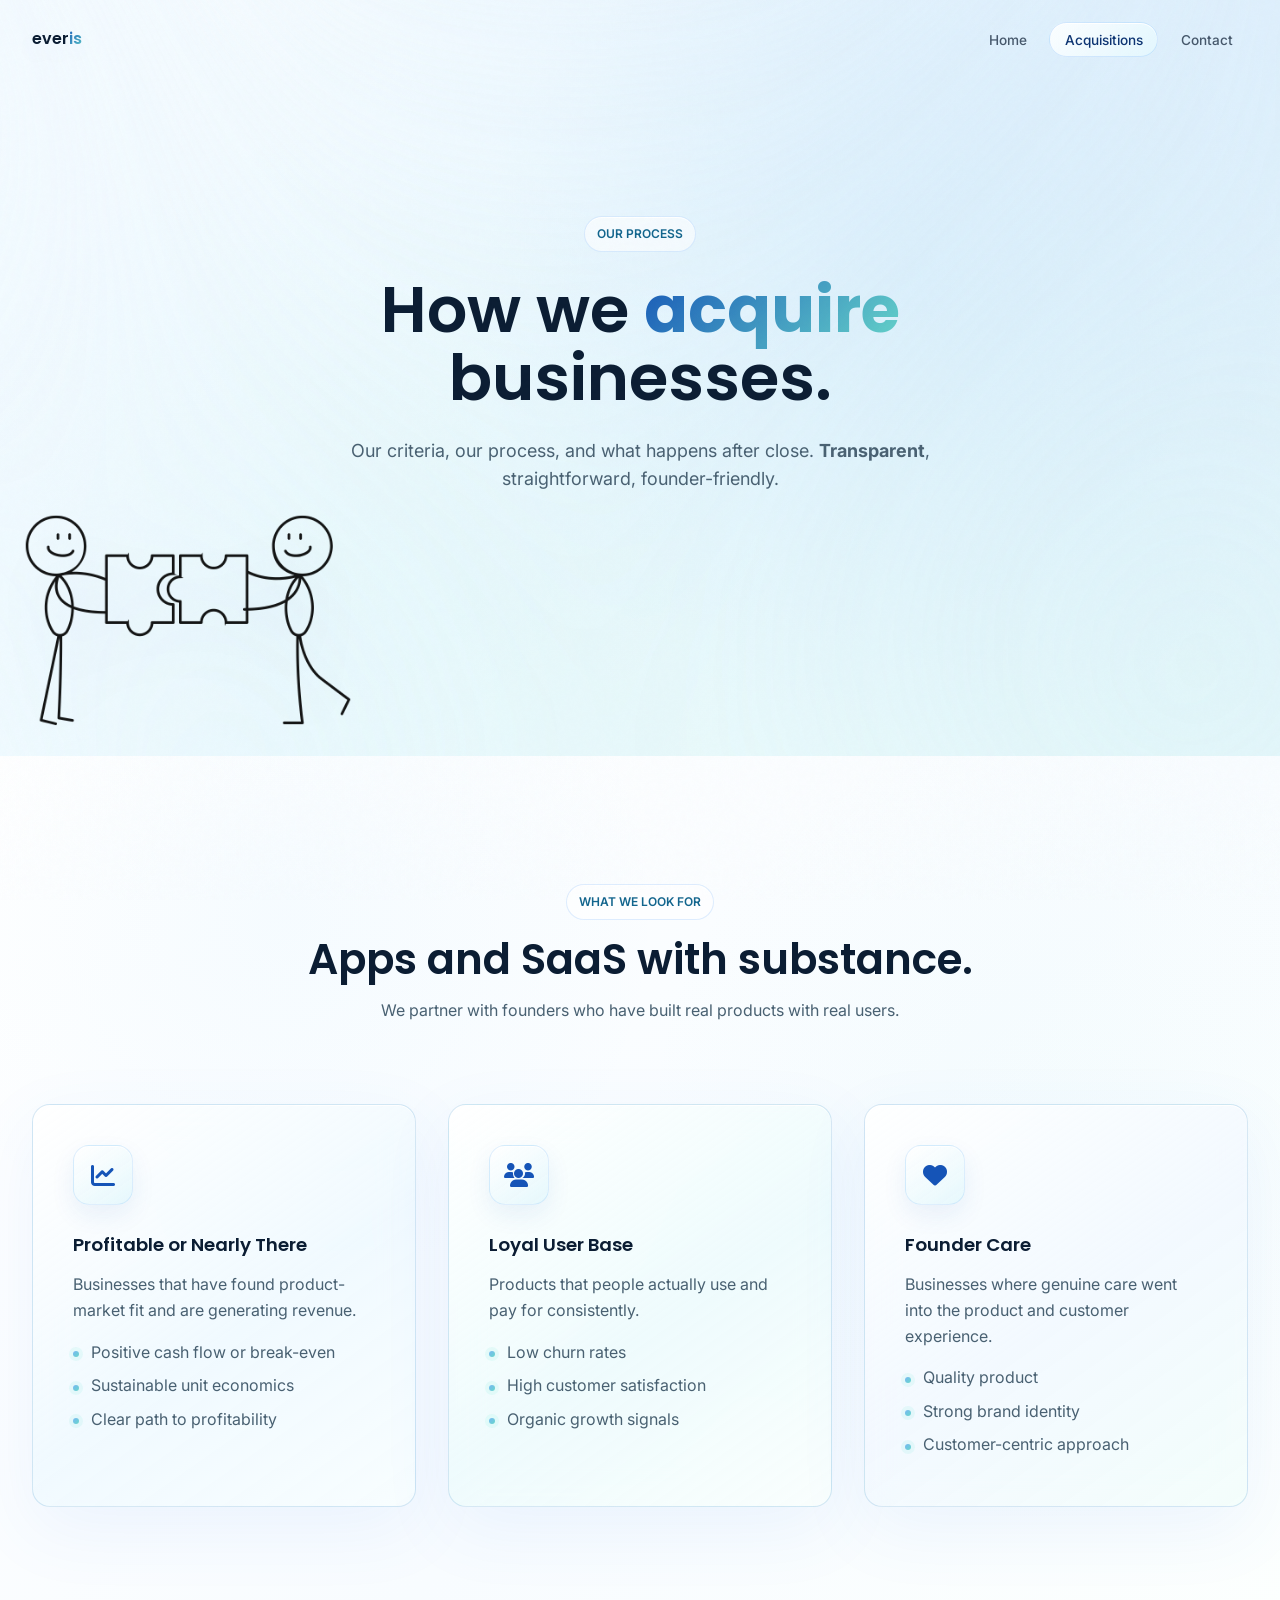
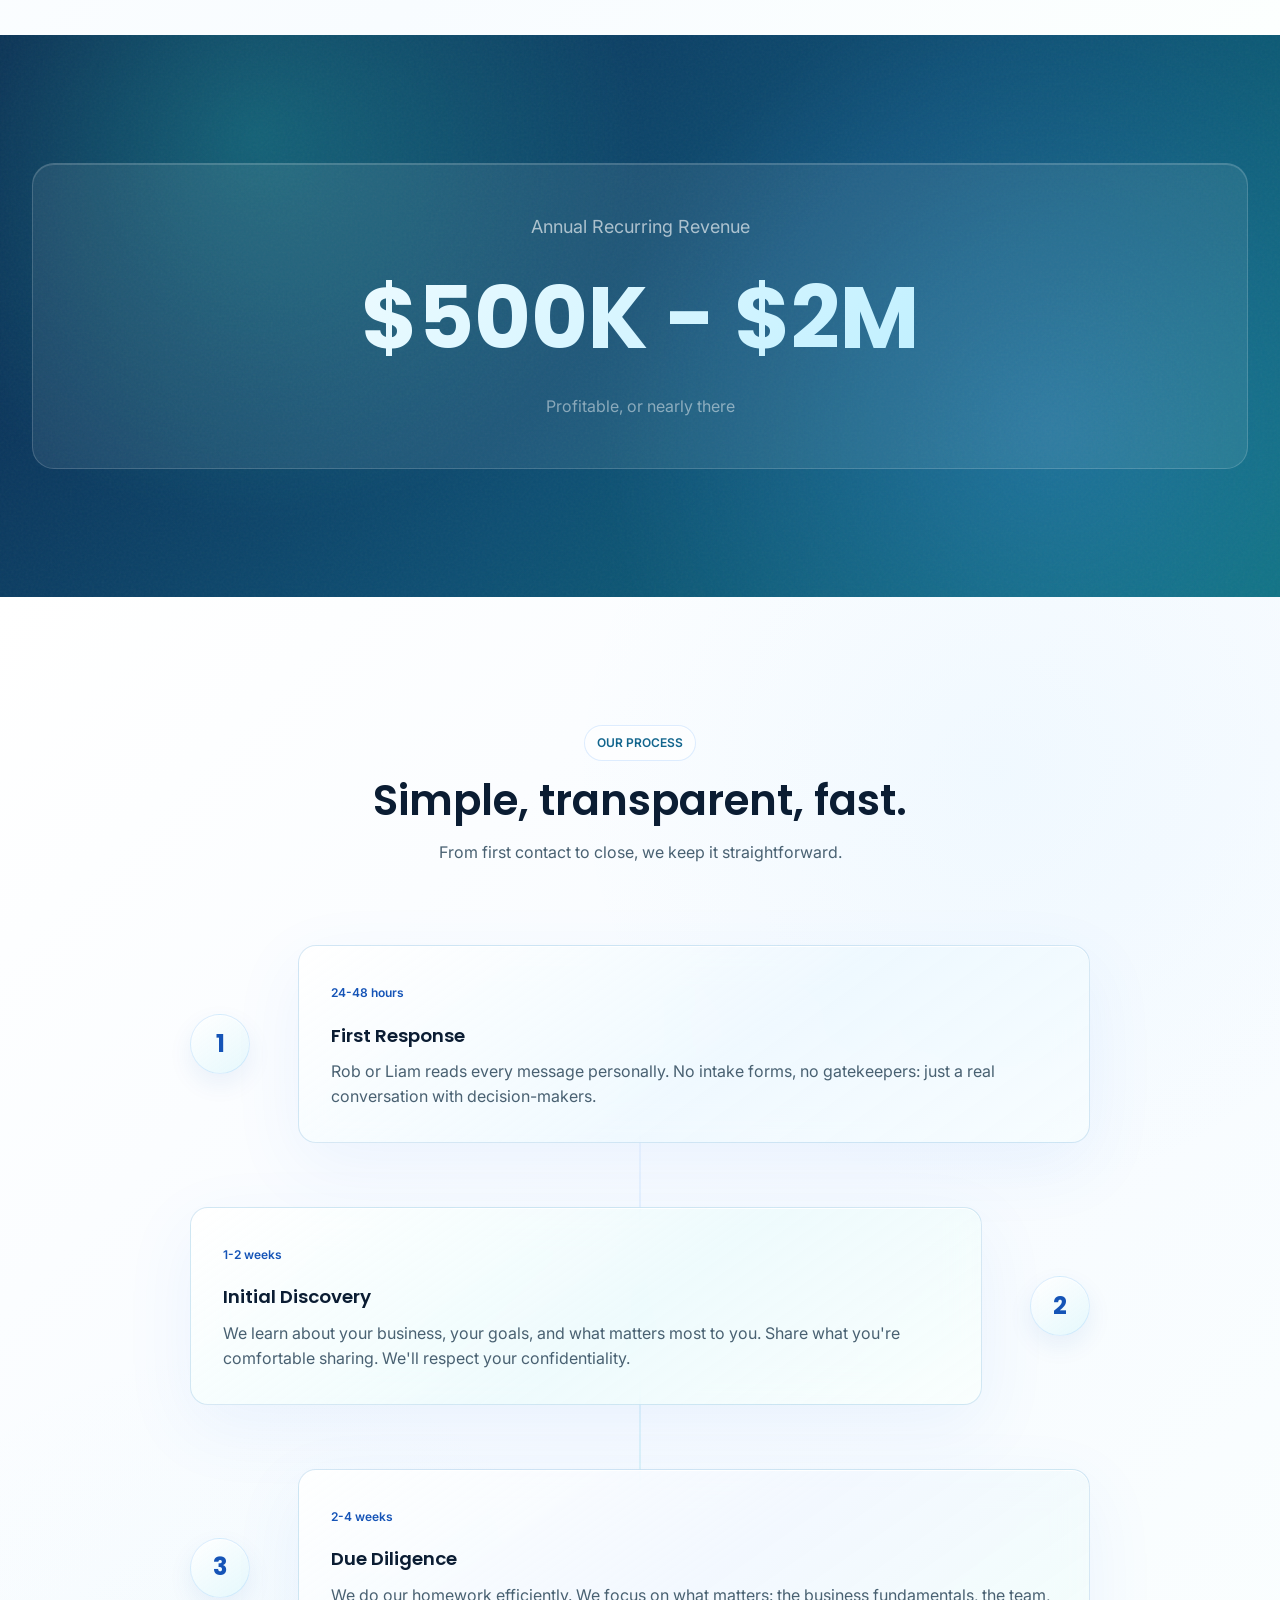
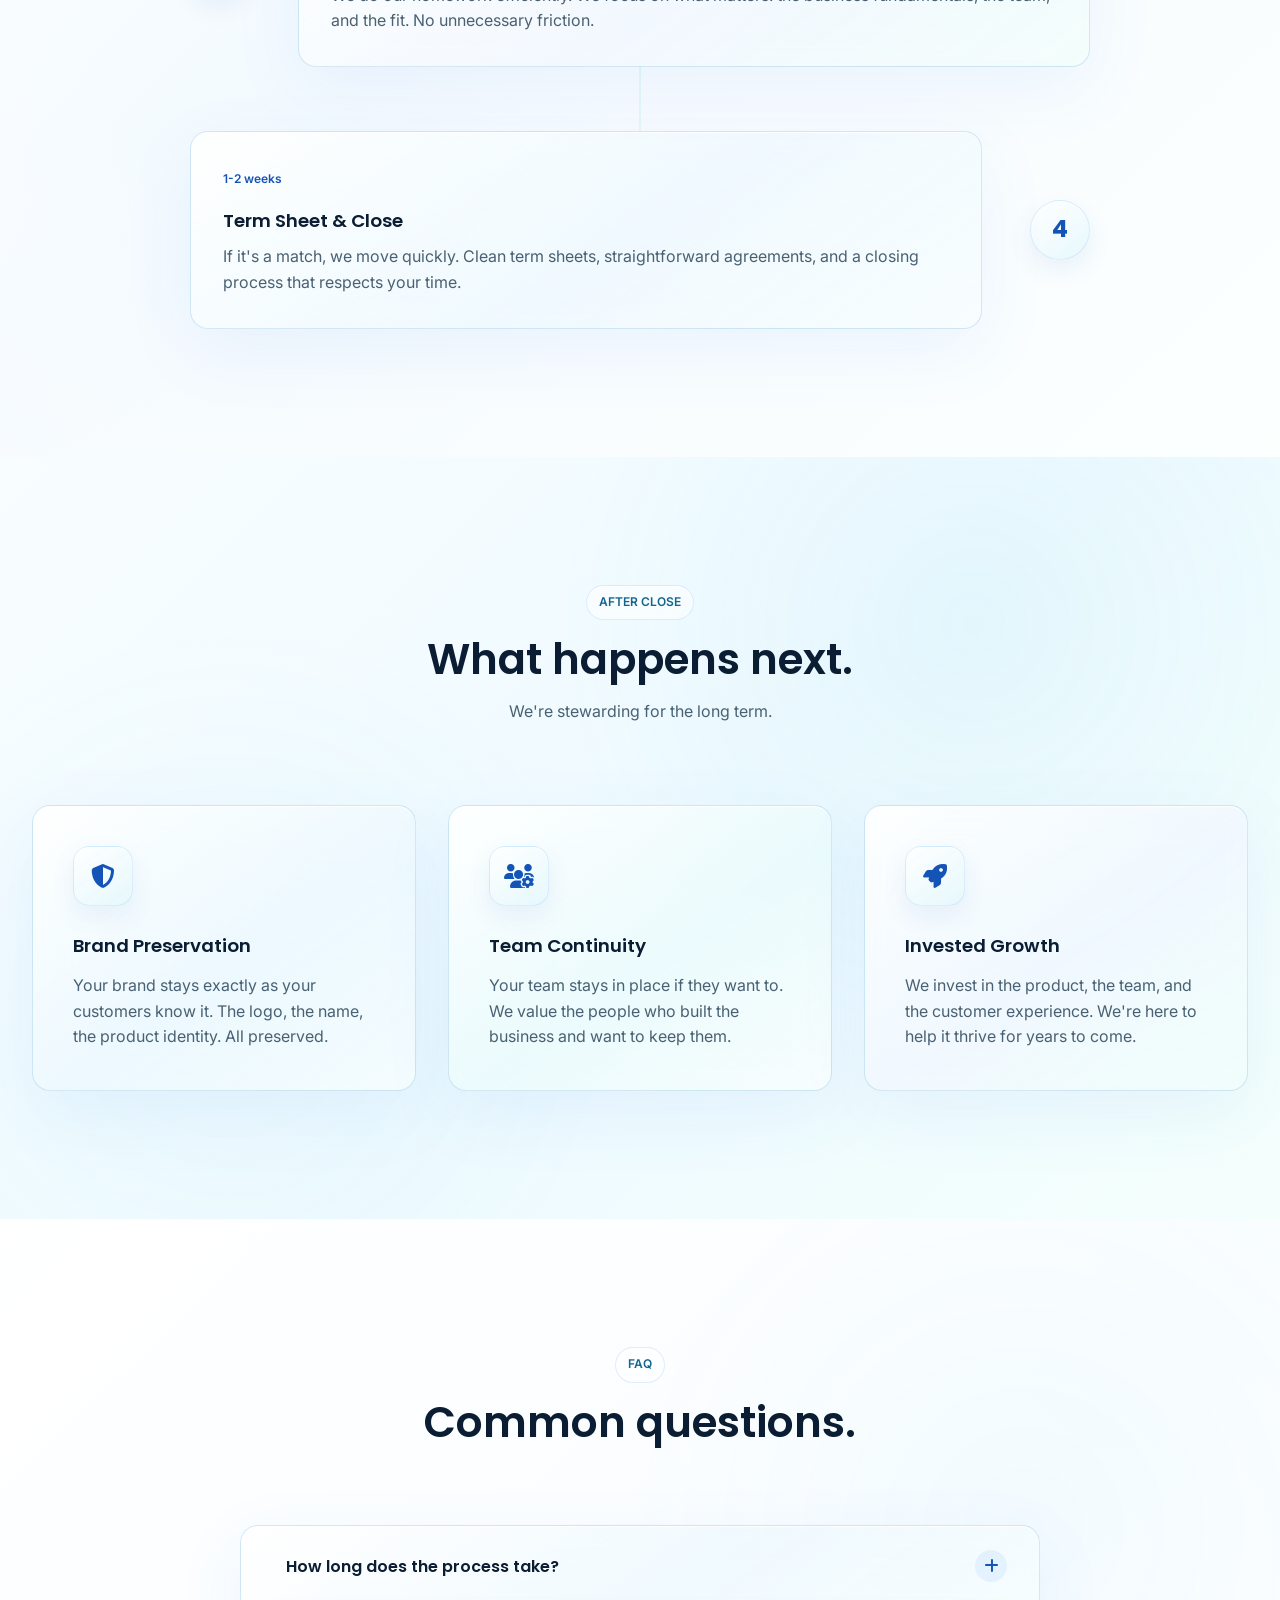
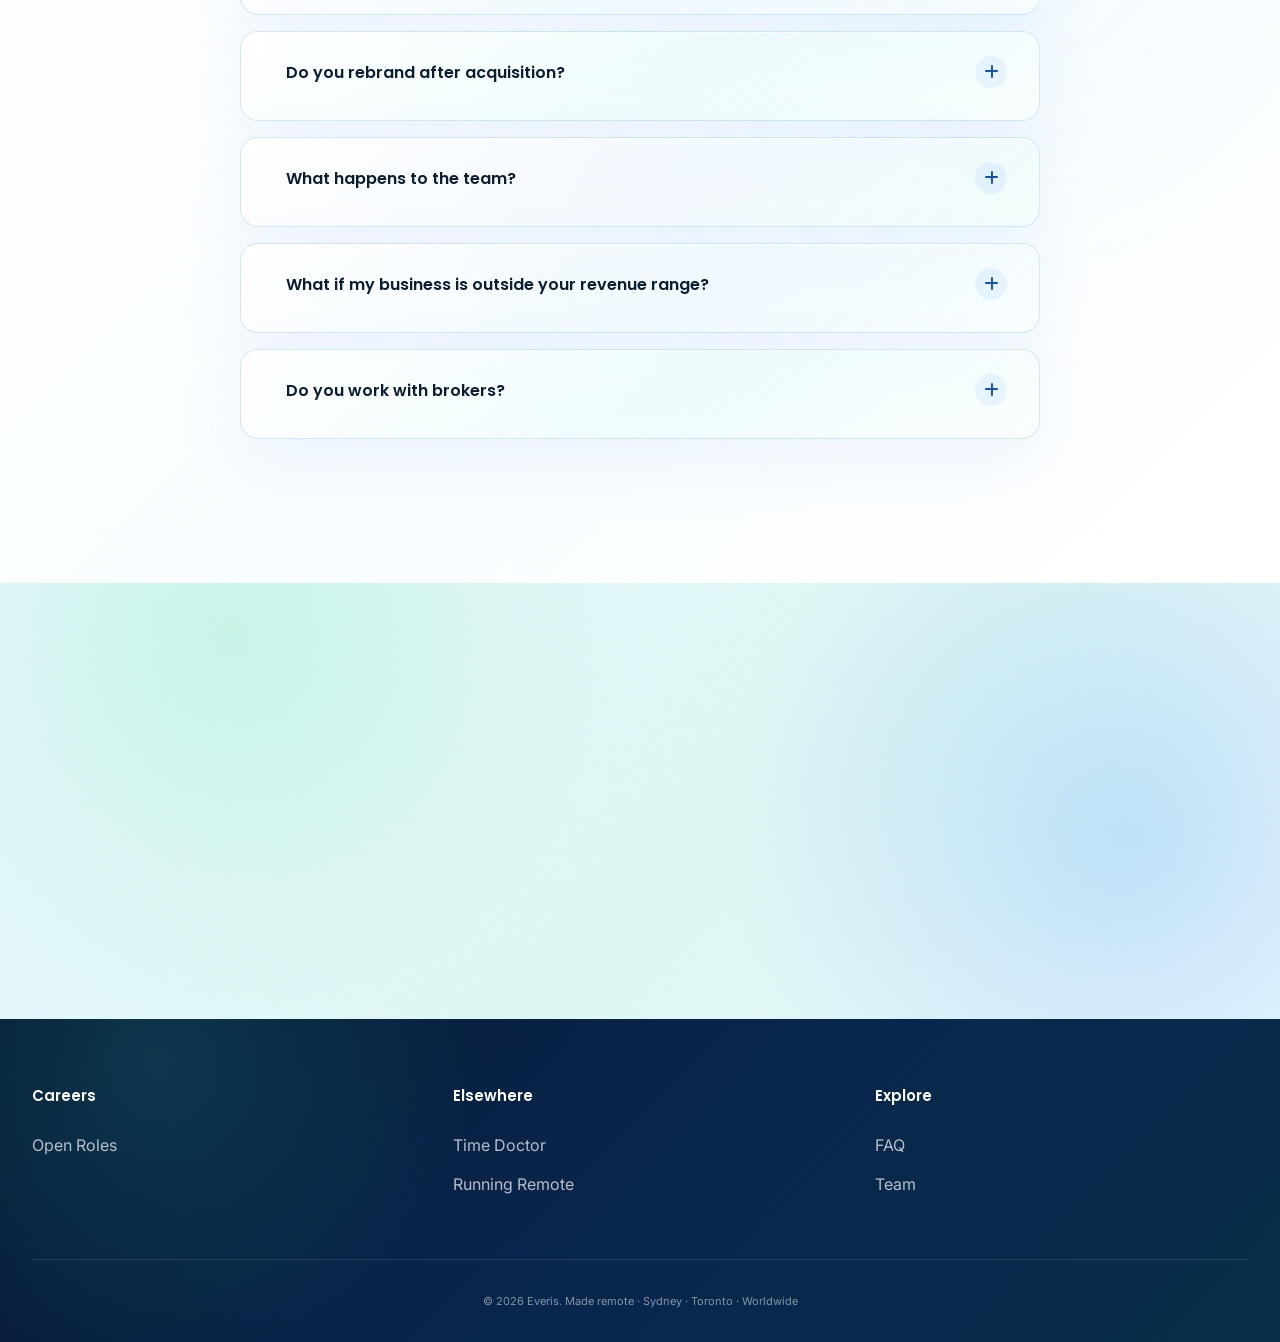
==== commit 0b8d809d: "Add files via upload" ====
--- a/acquisitions.html
+++ b/acquisitions.html
@@ -5,2956 +5,1944 @@
 <meta name="viewport" content="width=device-width, initial-scale=1.0" />
 <meta name="description" content="How Everis acquires profitable apps and SaaS businesses. Our criteria, our process, and what happens after close." />
 <title>Acquisitions. Everis.</title>
+<link rel="icon" type="image/svg+xml" href="favicon.svg" />
 <link rel="preconnect" href="https://fonts.googleapis.com" />
 <link rel="preconnect" href="https://fonts.gstatic.com" crossorigin />
-<link href="https://fonts.googleapis.com/css2?family=Fraunces:ital,opsz,wght,SOFT@0,9..144,300..700,0..100;1,9..144,300..700,0..100&family=Geist:wght@300;400;500;600&family=JetBrains+Mono:wght@400;500&display=swap" rel="stylesheet" />
+<link href="https://fonts.googleapis.com/css2?family=Poppins:wght@300;400;500;600;700;800&family=Inter:wght@300;400;500;600&display=swap" rel="stylesheet" />
+<link rel="stylesheet" href="https://cdnjs.cloudflare.com/ajax/libs/font-awesome/6.4.0/css/all.min.css" />
 <style>
-/* =======================================================
-   EVERIS - SHARED STYLES
-   Forest + bone + brass, editorial, restrained
-   ======================================================= */
-
 :root {
-  /* Palette — Teal Edition */
-  --bone:          #E8F4F2;
-  --bone-warm:     #D6EEE9;
-  --bone-deep:     #BAE0D8;
-  --forest:        #1A3240;
-  --forest-soft:   #214252;
-  --forest-deep:   #0F2030;
-  --ink:           #0D1F1A;
-  --ink-soft:      #2A3D38;
-  --ink-muted:     #5A706A;
-  --brass:         #1D8A6E;
-  --brass-bright:  #22A07F;
-  --brass-soft:    #1D9474;
-  --sage:          #6B9E96;
-  --rule:          #A8D4CC;
-  --rule-soft:     #C4E3DF;
-
-  /* Section surface colours */
-  --surf-hero:     #E2F0EE;
-  --surf-criteria: #D3E9F0;
-  --surf-why:      #1A3240;
-  --surf-process:  #EAF5F2;
-  --surf-after:    #E6F2EF;
-  --surf-faq:      #D8EBF0;
-
-  /* Type */
-  --font-serif: 'Fraunces', 'Iowan Old Style', Georgia, serif;
-  --font-sans: 'Geist', -apple-system, BlinkMacSystemFont, sans-serif;
-  --font-mono: 'JetBrains Mono', 'IBM Plex Mono', Menlo, monospace;
-
-  /* Layout */
-  --container: 1360px;
-  --gutter: clamp(1.5rem, 4vw, 4rem);
-  --section-y: clamp(3.5rem, 7vw, 5.5rem);
-  --nav-h: 60px;
-}
-
-/* Reset */
-*, *::before, *::after { box-sizing: border-box; margin: 0; padding: 0; }
+  --primary: #1e40af;
+  --primary-light: #3b82f6;
+  --primary-dark: #1e3a8a;
+  --secondary: #2563eb;
+  --secondary-light: #60a5fa;
+  --accent: #60a5fa;
+  --bg-hero: #f8fafc;
+  --bg-light: #FFFFFF;
+  --bg-soft: #f1f5f9;
+  --bg-gradient: linear-gradient(135deg, #eff6ff 0%, #f8fafc 50%, #f0f9ff 100%);
+  --text-primary: #0F172A;
+  --text-secondary: #475569;
+  --text-muted: #94A3B8;
+  --border: #E2E8F0;
+  --shadow-sm: 0 1px 2px rgba(0,0,0,0.05);
+  --shadow-md: 0 4px 6px -1px rgba(0,0,0,0.1);
+  --shadow-lg: 0 10px 15px -3px rgba(0,0,0,0.1);
+  --shadow-xl: 0 20px 25px -5px rgba(0,0,0,0.1);
+  --font-heading: 'Poppins', sans-serif;
+  --font-body: 'Inter', sans-serif;
+  --nav-h: 70px;
+  --container: 1280px;
+}
+
+*, *::before, *::after {
+  box-sizing: border-box;
+  margin: 0;
+  padding: 0;
+}
 
 html {
   scroll-behavior: smooth;
   -webkit-font-smoothing: antialiased;
   -moz-osx-font-smoothing: grayscale;
   text-rendering: optimizeLegibility;
-  scroll-padding-top: calc(var(--nav-h) + 1rem);
 }
 
 body {
-  background: var(--surf-hero);
-  color: var(--ink);
-  font-family: var(--font-sans);
+  font-family: var(--font-body);
   font-size: 16px;
-  line-height: 1.55;
-  font-weight: 400;
-  position: relative;
-  min-height: 100vh;
+  line-height: 1.7;
+  color: var(--text-primary);
+  background: var(--bg-light);
   overflow-x: hidden;
 }
 
-/* Paper grain overlay */
-body::before {
-  content: '';
-  position: fixed;
-  inset: 0;
-  background-image: url("data:image/svg+xml;utf8,<svg xmlns='http://www.w3.org/2000/svg' width='240' height='240'><filter id='n'><feTurbulence type='fractalNoise' baseFrequency='0.9' numOctaves='2' stitchTiles='stitch'/><feColorMatrix values='0 0 0 0 0.04 0 0 0 0 0.08 0 0 0 0 0.16 0 0 0 0.5 0'/></filter><rect width='100%25' height='100%25' filter='url(%23n)'/></svg>");
-  opacity: 0.055;
-  mix-blend-mode: multiply;
-  pointer-events: none;
-  z-index: 1;
-}
-
-main, nav, footer { position: relative; z-index: 2; }
-
-a { color: inherit; text-decoration: none; }
-::selection {
-  background: #1d8a6e;
-  color: #ffffff;
-  -webkit-text-fill-color: #ffffff;
-  text-shadow: none;
-}
-::-moz-selection {
-  background: #1d8a6e;
-  color: #ffffff;
-  text-shadow: none;
-}
-
-:focus-visible {
-  outline: 2px solid var(--brass);
-  outline-offset: 3px;
-  border-radius: 2px;
-}
-
-img { display: block; max-width: 100%; height: auto; }
-
-button { font: inherit; cursor: pointer; }
-
-/* =======================================================
-   TYPOGRAPHY
-   ======================================================= */
-
-h1, h2, h3, h4 {
-  font-family: var(--font-serif);
-  font-weight: 400;
-  font-variation-settings: 'SOFT' 40, 'opsz' 144;
-  letter-spacing: -0.025em;
-  line-height: 1.03;
-  color: var(--ink);
-}
-
-em, .italic {
-  font-style: italic;
-  font-variation-settings: 'SOFT' 100, 'opsz' 144;
-}
-
-.accent, h1 em, h2 em, h3 em {
-  color: var(--brass);
-}
-
-.label {
-  font-family: var(--font-mono);
-  font-size: 11px;
-  font-weight: 500;
-  letter-spacing: 0.18em;
-  text-transform: uppercase;
-  color: var(--ink-muted);
-}
-
-.edition-num {
-  font-family: var(--font-mono);
-  font-size: 11px;
-  letter-spacing: 0.2em;
-  color: var(--ink-muted);
-  font-weight: 500;
-}
-
-/* =======================================================
-   LAYOUT PRIMITIVES
-   ======================================================= */
-
-.container {
-  max-width: var(--container);
-  margin: 0 auto;
-  padding: 0 var(--gutter);
-  position: relative;
-}
-
-.grid-12 {
-  display: grid;
-  grid-template-columns: repeat(12, 1fr);
-  gap: 1.5rem 1.75rem;
-}
-
-/* =======================================================
-   SCROLL PROGRESS (top of page)
-   ======================================================= */
-
+/* Scrollbar Styling */
+::-webkit-scrollbar {
+  width: 8px;
+}
+
+::-webkit-scrollbar-track {
+  background: rgba(226, 232, 240, 0.3);
+}
+
+::-webkit-scrollbar-thumb {
+  background: linear-gradient(45deg, var(--primary), var(--secondary), var(--accent));
+  border-radius: 4px;
+}
+
+::-webkit-scrollbar-thumb:hover {
+  background: linear-gradient(45deg, var(--primary-dark), var(--primary), var(--secondary));
+}
+
+/* Animated Gradient Backgrounds */
+.gradient-animated {
+  background: linear-gradient(-45deg, #E0F2FE, #F0FDFA, #F5F3FF, #E0E7FF);
+  background-size: 400% 400%;
+  animation: gradientShift 15s ease infinite;
+}
+
+@keyframes gradientShift {
+  0% { background-position: 0% 50%; }
+  50% { background-position: 100% 50%; }
+  100% { background-position: 0% 50%; }
+}
+
+/* Scroll Progress */
 .scroll-progress {
   position: fixed;
   top: 0;
   left: 0;
-  height: 4px;
-  background: var(--brass);
+  height: 3px;
+  background: linear-gradient(90deg, var(--primary), var(--secondary), var(--accent));
   width: 100%;
-  z-index: 100;
+  z-index: 9999;
   transform: scaleX(0);
   transform-origin: left center;
-  transition: transform 0.12s linear, opacity 0.3s ease;
-  pointer-events: none;
-  opacity: 0;
-}
-
-/* =======================================================
-   NAV
-   ======================================================= */
-
-nav.top {
-  position: sticky;
+  transition: transform 0.1s linear;
+  box-shadow: 0 0 20px rgba(14, 165, 233, 0.5);
+}
+
+/* Navigation */
+nav {
+  position: fixed;
   top: 0;
-  z-index: 50;
-  overflow: visible;
+  left: 0;
+  right: 0;
   height: var(--nav-h);
-  background: rgba(226, 240, 238, 0.94);
-  backdrop-filter: blur(10px);
-  -webkit-backdrop-filter: blur(10px);
-  border-bottom: 1px solid var(--rule-soft);
-}
-
-nav.top .container {
+  z-index: 10000;
+  transition: all 0.3s ease;
+  background: #f8fafc;
+  backdrop-filter: none;
+  -webkit-backdrop-filter: none;
+  border-bottom: none;
+}
+
+nav.scrolled {
+  background: var(--bg-hero);
+  box-shadow: none;
+}
+
+nav .container {
+  max-width: var(--container);
+  margin: 0 auto;
+  padding: 0 2rem;
   height: 100%;
   display: flex;
   align-items: center;
   justify-content: space-between;
-  gap: 2rem;
-  overflow: visible;
-}
-
-.wordmark {
-  font-family: var(--font-serif);
-  font-weight: 400;
-  font-variation-settings: 'SOFT' 40, 'opsz' 144;
-  font-size: 1.5rem;
-  letter-spacing: -0.025em;
-  color: var(--ink);
-  line-height: 1;
-  display: inline-block;
-  transition: none !important;
-}
-.wordmark em {
-  font-style: italic;
-  font-variation-settings: 'SOFT' 100, 'opsz' 144;
-  color: var(--brass);
-  font-weight: 400;
-  transition: none !important;
-}
-.wordmark-period {
-  color: var(--brass);
-}
-
-/* Disable all animations and transitions for logo elements */
-.wordmark,
-.wordmark *,
-.wordmark:hover,
-.wordmark:focus-visible,
-.wordmark em,
-.wordmark em:hover,
-.wordmark em:focus-visible,
-.nav-logomark,
-.nav-logomark:hover,
-.nav-logomark:focus-visible,
-.wordmark img,
-.wordmark img:hover,
-.wordmark img:focus-visible {
-  animation: none !important;
-  transform: none !important;
-  transition: none !important;
-}
+}
+
+.logo {
+  font-family: var(--font-heading);
+  font-weight: 600;
+  font-size: 1.25rem;
+  color: var(--text-primary);
+  text-decoration: none;
+  display: flex;
+  align-items: center;
+  gap: 0.5rem;
+  transition: transform 0.3s ease;
+}
+
+.logo:hover {
+  transform: scale(1.02);
+}
+
 
 .nav-links {
   display: flex;
-  gap: 2rem;
   align-items: center;
+  gap: 2.5rem;
   list-style: none;
 }
 
 .nav-links a {
-  font-size: 13.5px;
-  color: var(--ink-soft);
+  font-family: var(--font-body);
+  font-size: 0.85rem;
+  font-weight: 500;
+  color: var(--text-secondary);
+  text-decoration: none;
   position: relative;
-  padding: 4px 8px 5px;
-  font-weight: 400;
-  letter-spacing: 0.01em;
-  border-radius: 6px;
-  transition: color 0.25s ease, text-shadow 0.25s ease, background 0.25s ease;
-  overflow: visible;
-}
-
-.nav-links a::after { display: none; }
-
-.nav-links a:hover,
+  transition: all 0.3s ease;
+}
+
+.nav-links a {
+  padding: 0.5rem 1rem;
+  border-radius: 8px;
+  transition: all 0.3s ease;
+}
+
+.nav-links a:hover {
+  color: var(--primary);
+  background: rgba(14, 165, 233, 0.1);
+}
+
 .nav-links a.active {
-  color: var(--brass-bright);
-  text-shadow: 0 0 14px rgba(29, 148, 116, 0.55), 0 0 28px rgba(29, 148, 116, 0.22);
-  background: rgba(29, 148, 116, 0.07);
-}
-
-/* Primary CTA button in nav - bright gold with dark text, unmissable */
+  color: var(--primary);
+}
+
 .nav-cta {
-  padding: 0.6rem 1.15rem !important;
-  font-size: 13px;
-  background: var(--brass);
-  color: var(--forest-deep);
-  border-radius: 100px;
-  display: inline-flex;
+  background: linear-gradient(-45deg, #70b5e7, #3b82f6, #60a5fa, #70b5e7);
+  background-size: 300% 300%;
+  animation: gradientShift 5s ease infinite;
+  color: #ffffff;
+  padding: 0.6rem 1.25rem;
+  border-radius: 50px;
+  font-weight: 600;
+  display: flex;
   align-items: center;
-  gap: 0.4rem;
-  font-weight: 600;
-  letter-spacing: -0.005em;
-  transition: background 0.18s ease, box-shadow 0.18s ease;
-  box-shadow: 0 1px 0 rgba(20, 32, 26, 0.08);
-}
-.nav-cta::after { display: none !important; }
+  gap: 0.5rem;
+  transition: all 0.3s ease;
+  box-shadow: 0 4px 15px rgba(14, 165, 233, 0.3);
+  font-size: 0.8rem;
+}
+
 .nav-cta:hover {
-  background: var(--brass-bright);
-  color: var(--forest-deep);
-  box-shadow: 0 4px 12px -4px rgba(184, 138, 42, 0.45);
-}
-.nav-cta .arrow {
-  display: inline-block;
-  font-size: 12px;
-}
-.nav-cta:hover .arrow { }
-
-.nav-toggle {
+  transform: translateY(-2px);
+  box-shadow: 0 8px 25px rgba(14, 165, 233, 0.4);
+}
+
+.nav-cta i {
+  transition: transform 0.3s ease;
+}
+
+.nav-cta:hover i {
+  transform: translateX(3px);
+}
+
+.mobile-toggle {
   display: none;
   background: none;
   border: none;
-  color: var(--ink);
-  font-family: var(--font-mono);
-  font-size: 12px;
-  letter-spacing: 0.1em;
+  font-size: 1.5rem;
+  color: var(--text-primary);
+  cursor: pointer;
+}
+
+/* Hero Section */
+.hero {
+  min-height: 70vh;
+  display: flex;
+  align-items: center;
+  background: var(--bg-hero);
+  position: relative;
+  overflow: hidden;
+  padding-top: var(--nav-h);
+}
+
+.hero-bg {
+  position: absolute;
+  inset: -50%;
+  z-index: 0;
+
+  background:
+    radial-gradient(circle at 20% 30%, rgba(240, 248, 255, 0.85), transparent 40%),
+    radial-gradient(circle at 80% 20%, rgba(210, 230, 250, 0.80), transparent 45%),
+    radial-gradient(circle at 70% 70%, rgba(220, 245, 245, 0.75), transparent 50%),
+    radial-gradient(circle at 35% 80%, rgba(235, 250, 255, 0.70), transparent 55%);
+
+  filter: blur(90px) saturate(1.1);
+  opacity: 0.9;
+
+  transform: translate3d(0,0,0) scale(1.1);
+  transition: transform 0.25s ease-out;
+}
+
+@keyframes heroGlow {
+  0% { opacity: 0.5; }
+  100% { opacity: 1; }
+}
+
+/* Hero Doodles */
+.hero-doodle {
+  position: absolute;
+  z-index: 1;
+  pointer-events: none;
+  opacity: 0.8;
+}
+
+.hero-doodle img {
+  width: 312px;
+  height: 312px;
+  object-fit: contain;
+}
+
+.hero-doodle-right {
+  right: 2rem;
+  top: 50%;
+  transform: translateY(-50%);
+}
+
+.hero-doodle-left {
+  left: 2rem;
+  top: calc(50vh + 136px);
+  transform: translateY(-50%);
+}
+
+.hero .container {
+  width: 90%;
+  max-width: var(--container);
+  margin: 0 auto;
+  padding: 0 2rem;
+  position: relative;
+  display: flex;
+  justify-content: center;
+  align-items: center;
+}
+
+.hero-content {
+  width: 100%;
+  max-width: 800px;
+  text-align: center;
+}
+
+.hero-eyebrow {
+  font-family: var(--font-body);
+  font-size: 0.75rem;
+  font-weight: 600;
+  letter-spacing: 0.2em;
   text-transform: uppercase;
-}
-
-/* =======================================================
-   BUTTONS
-   ======================================================= */
-
-.btn {
+  color: var(--primary);
+  margin-bottom: 1.5rem;
   display: inline-flex;
   align-items: center;
-  gap: 0.55rem;
-  padding: 0.8rem 1.4rem;
-  font-family: var(--font-sans);
-  font-size: 14px;
+  gap: 0.75rem;
+  opacity: 0;
+  transform: translateY(20px);
+  animation: fadeInUp 0.8s ease forwards;
+}
+
+.hero-eyebrow::before {
+  content: '';
+  width: 30px;
+  height: 2px;
+  background: linear-gradient(90deg, var(--primary), var(--secondary));
+}
+
+.hero-headline {
+  font-family: var(--font-heading);
+  font-size: clamp(2.5rem, 6vw, 4rem);
   font-weight: 500;
-  letter-spacing: -0.005em;
-  border-radius: 100px;
-  cursor: pointer;
-  transition: background 0.25s ease, color 0.25s ease, border-color 0.25s ease, transform 0.25s ease;
-  border: 1px solid transparent;
-  text-decoration: none;
-  white-space: nowrap;
-}
-
-.btn .arrow {
+  line-height: 1.07;
+  letter-spacing: -0.02em;
+  color: var(--text-primary);
+  margin-bottom: 1.5rem;
+  opacity: 0;
+  transform: translateY(30px);
+  animation: fadeInUp 0.8s ease 0.2s forwards;
+}
+
+.hero-headline .highlight {
+  background: linear-gradient(-45deg, var(--primary), var(--secondary), var(--accent), var(--primary));
+  background-size: 300% 300%;
+  -webkit-background-clip: text;
+  -webkit-text-fill-color: transparent;
+  background-clip: text;
+  animation: gradientShift 5s ease infinite;
+  font-weight: 700;
+}
+
+.hero-sub {
+  font-size: 1.125rem;
+  line-height: 1.6;
+  color: var(--text-secondary);
+  margin: 0 auto 2.5rem;
+  max-width: 600px;
+  opacity: 0;
+  transform: translateY(30px);
+  animation: fadeInUp 0.8s ease 0.4s forwards;
+}
+
+
+/* Section Styles */
+section {
+  padding: 8rem 0;
+  position: relative;
+}
+
+section .container {
+  max-width: var(--container);
+  margin: 0 auto;
+  padding: 0 2rem;
+}
+
+.section-header {
+  text-align: center;
+  margin-bottom: 5rem;
+}
+
+.section-label {
+  font-family: var(--font-body);
+  font-size: 0.75rem;
+  font-weight: 600;
+  letter-spacing: 0.2em;
+  text-transform: uppercase;
+  color: var(--primary);
+  margin-bottom: 1rem;
   display: inline-block;
-  transition: transform 0.25s ease;
-  font-size: 13px;
-}
-.btn:hover .arrow { transform: translateX(3px); }
-
-.btn-primary {
-  background: var(--forest);
-  color: var(--bone);
-  border-color: var(--forest);
-}
-.btn-primary:hover {
-  background: var(--brass);
-  color: var(--forest-deep);
-  border-color: var(--brass);
-  transform: translateY(-1px);
-}
-
-.btn-ghost {
-  background: transparent;
-  color: var(--ink);
-  border-color: var(--ink);
-}
-.btn-ghost:hover {
-  background: var(--ink);
-  color: var(--bone);
-}
-
-.btn-brass {
-  background: var(--brass);
-  color: var(--forest-deep);
-  border-color: var(--brass);
-  font-weight: 600;
-}
-.btn-brass:hover {
-  background: var(--brass-bright);
-  border-color: var(--brass-bright);
-  color: var(--forest-deep);
-  transform: translateY(-1px);
-}
-
-/* On dark backgrounds */
-.btn-light {
-  background: var(--bone);
-  color: var(--forest);
-  border-color: var(--bone);
-}
-.btn-light:hover {
-  background: var(--brass);
-  color: var(--forest-deep);
-  border-color: var(--brass);
-}
-
-/* =======================================================
-   TEXT LINK
-   ======================================================= */
-
-.txt-link {
-  display: inline-flex;
-  align-items: center;
-  gap: 0.5rem;
-  font-size: 14px;
-  color: var(--ink);
-  border-bottom: 1px solid var(--ink);
-  padding-bottom: 2px;
-  transition: color 0.2s ease, border-color 0.2s ease, gap 0.2s ease;
+}
+
+.section-title {
+  font-family: var(--font-heading);
+  font-size: clamp(1.75rem, 4vw, 2.75rem);
   font-weight: 500;
-  font-family: var(--font-sans);
-  line-height: 1.3;
-  text-decoration: none;
-}
-.txt-link:hover {
-  color: var(--brass);
-  border-color: var(--brass);
-  gap: 0.7rem;
-}
-.txt-link .arrow {
-  font-size: 13px;
-  display: inline-block;
-  transition: transform 0.2s ease;
-}
-.txt-link:hover .arrow { transform: translateX(2px); }
-
-/* =======================================================
-   REVEAL ANIMATIONS - Updated for mature feel
-   ======================================================= */
-
-/* Subtle opacity fade for most elements */
-.reveal {
-  opacity: 0;
-  transition: opacity 1.2s cubic-bezier(0.25, 0.46, 0.45, 0.94);
-}
-.reveal.in-view {
-  opacity: 1;
-}
-
-/* Staggered hero reveals - updated timing */
-.hero .reveal:nth-child(1) { transition-delay: 0s; }
-.hero .reveal:nth-child(2) { transition-delay: 0.15s; }
-.hero .reveal:nth-child(3) { transition-delay: 0.3s; }
-.hero .reveal:nth-child(4) { transition-delay: 0.45s; }
-.hero .reveal:nth-child(5) { transition-delay: 0.6s; }
-
-@media (prefers-reduced-motion: reduce) {
-  *, *::before, *::after {
-    animation: none !important;
-    transition: none !important;
-  }
-  .reveal { opacity: 1; transform: none; filter: none; }
-}
-
-/* =======================================================
-   HERO (homepage, acquisitions, contact)
-   ======================================================= */
-
-.hero {
-  padding: clamp(2.5rem, 6vw, 4.5rem) 0 clamp(2.5rem, 5vw, 4rem);
+  line-height: 1.1;
+  letter-spacing: -0.01em;
+  color: var(--text-primary);
+  margin-bottom: 1rem;
+}
+
+.section-subtitle {
+  font-size: 1rem;
+  line-height: 1.6;
+  color: var(--text-secondary);
+  max-width: 600px;
+  margin: 0 auto;
+}
+
+/* Text Walk Effect */
+.text-walk {
+  display: inline;
+  transition: all 0.5s cubic-bezier(0.4, 0, 0.2, 1);
+}
+
+.text-walk.active {
+  font-size: 1.3em;
+  background: linear-gradient(-45deg, var(--primary-dark), var(--primary), var(--secondary), var(--primary-dark));
+  background-size: 300% 300%;
+  -webkit-background-clip: text;
+  -webkit-text-fill-color: transparent;
+  background-clip: text;
+  animation: gradientShift 8s ease infinite;
+  font-weight: 700;
+}
+
+.text-walk.dark-gradient.active {
+  font-size: 1.3em;
+  background: linear-gradient(-45deg, #1e3a5a, #2d4a6f, #0d9488, #1e3a5a);
+  background-size: 300% 300%;
+  -webkit-background-clip: text;
+  -webkit-text-fill-color: transparent;
+  background-clip: text;
+  animation: gradientShift 5s ease infinite;
+  font-weight: 700;
+}
+
+/* Criteria Section */
+.criteria-section {
+  background: white;
+}
+
+.criteria-grid {
+  display: grid;
+  grid-template-columns: repeat(auto-fit, minmax(350px, 1fr));
+  gap: 2rem;
+}
+
+.criteria-card {
+  background: var(--bg-soft);
+  padding: 2.5rem;
+  border-radius: 20px;
+  transition: all 0.4s ease;
+  border: 1px solid var(--border);
   position: relative;
-}
-
-.hero-meta {
-  display: flex;
-  justify-content: space-between;
-  margin-bottom: 2rem;
-  align-items: baseline;
-  gap: 1rem;
-}
-
-.hero-headline {
-  font-family: var(--font-serif);
-  font-variation-settings: 'SOFT' 30, 'opsz' 144;
-  font-weight: 350;
-  font-size: clamp(2.5rem, 6.5vw, 6rem);
-  line-height: 0.98;
-  letter-spacing: -0.035em;
-  margin-bottom: 1.5rem;
-  color: var(--ink);
-  max-width: 16ch;
-}
-
-.hero-headline em {
-  color: var(--brass);
-}
-
-.hero-sub {
-  font-size: clamp(1.05rem, 1.4vw, 1.2rem);
-  line-height: 1.5;
-  color: var(--ink-soft);
-  margin-bottom: 1.75rem;
-  font-weight: 400;
-  max-width: 58ch;
-}
-
-.hero-ctas {
-  display: flex;
-  gap: 1rem;
-  flex-wrap: wrap;
-  margin-top: 2.5rem;
-  margin-bottom: 2.5rem;
-  position: relative;
-  overflow: visible;
-}
-
-.hero-ctas::before {
+  overflow: hidden;
+}
+
+.criteria-card::before {
   content: '';
   position: absolute;
+  top: 0;
   left: 0;
   right: 0;
-  top: -1.28rem;
-  height: 1px;
-  background: rgba(15,24,20,0.09);
-  z-index: 0;
-}
-
-.hero-ctas > .btn {
+  height: 4px;
+  background: linear-gradient(90deg, var(--primary), var(--secondary));
+  transform: scaleX(0);
+  transition: transform 0.4s ease;
+}
+
+.criteria-card:hover {
+  transform: translateY(-10px);
+  box-shadow: var(--shadow-xl);
+}
+
+.criteria-card:hover::before {
+  transform: scaleX(1);
+}
+
+.criteria-icon {
+  width: 60px;
+  height: 60px;
+  background: linear-gradient(135deg, var(--primary), var(--secondary));
+  border-radius: 16px;
+  display: flex;
+  align-items: center;
+  justify-content: center;
+  margin-bottom: 1.5rem;
+  font-size: 1.5rem;
+  color: white;
+}
+
+.criteria-title {
+  font-family: var(--font-heading);
+  font-size: 1.15rem;
+  font-weight: 600;
+  margin-bottom: 0.75rem;
+  color: var(--text-primary);
+}
+
+.criteria-desc {
+  color: var(--text-secondary);
+  line-height: 1.6;
+}
+
+.criteria-list {
+  margin-top: 1rem;
+  padding-left: 0;
+  list-style: none;
+}
+
+.criteria-list li {
+  color: var(--text-secondary);
+  margin-bottom: 0.5rem;
+  line-height: 1.6;
+}
+
+/* Revenue Range */
+.revenue-section {
+  background: linear-gradient(135deg, #0F172A 0%, #1E293B 100%);
+  color: white;
+  position: relative;
+  overflow: hidden;
+}
+
+.revenue-section::before {
+  content: '';
+  position: absolute;
+  top: 0;
+  left: 0;
+  right: 0;
+  bottom: 0;
+  background: url("data:image/svg+xml,%3Csvg viewBox='0 0 256 256' xmlns='http://www.w3.org/2000/svg'%3E%3Cfilter id='noise'%3E%3CfeTurbulence type='fractalNoise' baseFrequency='0.9' numOctaves='4' stitchTiles='stitch'/%3E%3C/filter%3E%3Crect width='100%25' height='100%25' filter='url(%23noise)'/%3E%3C/svg%3E");
+  opacity: 0.05;
+}
+
+.revenue-content {
+  text-align: center;
   position: relative;
   z-index: 2;
 }
 
-.hero-signature {
-  margin-top: 1.5rem;
-  padding-top: 1.25rem;
-  border-top: 1px solid var(--rule);
-  display: flex;
-  justify-content: space-between;
-  align-items: baseline;
-  flex-wrap: wrap;
-  gap: 1rem;
-}
-
-.hero-signature .credit {
-  font-size: 13.5px;
-  color: var(--ink-soft);
-  font-weight: 400;
-}
-.hero-signature .credit strong {
-  color: var(--ink);
-  font-weight: 500;
-}
-
-.hero-signature .meta {
-  font-family: var(--font-mono);
-  font-size: 11px;
-  letter-spacing: 0.18em;
-  text-transform: uppercase;
-  color: var(--ink-muted);
-}
-
-.hero-image {
-  position: absolute;
-  right: 60px;
-  top: calc(50% + 13px);
-  transform: translateY(-50%);
-  width: 320px;
-  max-width: 30%;
-  z-index: 3;
-}
-
-.hero-image img {
-  width: 100%;
-  height: auto;
-  border-radius: 8px;
-}
-
-/* =======================================================
-   SECTION BASE
-   ======================================================= */
-
-section.page {
-  padding: var(--section-y) 0;
-  border-bottom: 1px solid var(--rule-soft);
+.revenue-range {
+  font-family: var(--font-heading);
+  font-size: clamp(3rem, 8vw, 6rem);
+  font-weight: 700;
+  background: linear-gradient(-45deg, var(--primary-light), var(--secondary-light), var(--accent), var(--primary-light));
+  background-size: 300% 300%;
+  -webkit-background-clip: text;
+  -webkit-text-fill-color: transparent;
+  background-clip: text;
+  animation: gradientShift 5s ease infinite;
+  margin: 2rem 0;
+  line-height: 1;
+}
+
+.revenue-label {
+  font-size: 1.125rem;
+  opacity: 0.8;
+  margin-bottom: 0.5rem;
+}
+
+.revenue-sub {
+  font-size: 1rem;
+  opacity: 0.6;
+}
+
+/* Process Section */
+.process-section {
+  background: var(--bg-gradient);
+}
+
+.process-timeline {
   position: relative;
-}
-
-.page-header {
-  display: grid;
-  grid-template-columns: repeat(12, 1fr);
-  gap: 1.5rem 1.75rem;
-  margin-bottom: 2.5rem;
-  align-items: baseline;
-}
-
-.page-header .edition-num { grid-column: 1 / 2; }
-.page-header .label { grid-column: 2 / 6; align-self: baseline; }
-.page-title {
-  grid-column: 6 / 13;
-  font-family: var(--font-serif);
-  font-variation-settings: 'SOFT' 40, 'opsz' 144;
-  font-size: clamp(1.75rem, 3.5vw, 2.75rem);
-  font-weight: 350;
-  line-height: 1.05;
-  letter-spacing: -0.028em;
-}
-
-/* =======================================================
-   WHAT WE DO (simple prose block)
-   ======================================================= */
-
-.what-do-body {
-  display: grid;
-  grid-template-columns: repeat(12, 1fr);
-  gap: 1.5rem 1.75rem;
-}
-
-.what-do-lead {
-  grid-column: 6 / 13;
-  font-size: clamp(1.05rem, 1.4vw, 1.2rem);
-  line-height: 1.5;
-  color: var(--ink-soft);
-  font-weight: 400;
-}
-
-.what-do-lead .emphasis {
-  color: var(--ink);
-  font-weight: 500;
-}
-
-/* =======================================================
-   WHY FOUNDERS CHOOSE US - claim grid
-   ======================================================= */
-
-.why-founders { background: var(--forest); }
-
-.why-lead {
-  display: grid;
-  grid-template-columns: repeat(12, 1fr);
-  gap: 1.5rem 1.75rem;
-  margin-top: 1.5rem;
-}
-.why-lead p {
-  grid-column: 6 / 13;
-  font-size: clamp(1rem, 1.25vw, 1.1rem);
-  color: var(--ink-soft);
-  line-height: 1.55;
-  max-width: 55ch;
-}
-
-.claim-grid {
-  display: grid;
-  grid-template-columns: repeat(12, 1fr);
-  gap: 1.5rem 1.75rem;
-  margin-top: 3.5rem;
-}
-
-.claim {
-  grid-column: span 4;
-  display: flex;
-  flex-direction: column;
-  padding-top: 1.75rem;
-  border-top: 1px solid var(--ink);
-  position: relative;
-}
-
-.claim::before {
-  content: attr(data-index);
-  position: absolute;
-  top: -13px;
-  left: 0;
-  background: var(--bone-warm);
-  padding-right: 0.7rem;
-  font-family: var(--font-mono);
-  font-size: 11px;
-  letter-spacing: 0.2em;
-  color: var(--ink-muted);
-  font-weight: 500;
-}
-
-.claim-number {
-  font-family: var(--font-serif);
-  font-variation-settings: 'SOFT' 30, 'opsz' 144;
-  font-weight: 350;
-  font-size: clamp(2.75rem, 5vw, 4.25rem);
-  line-height: 1;
-  letter-spacing: -0.04em;
-  color: var(--ink);
-  margin-bottom: 0.1rem;
-}
-.claim-number .unit {
-  font-size: 0.26em;
-  font-family: var(--font-mono);
-  letter-spacing: 0.15em;
-  text-transform: uppercase;
-  color: var(--ink-muted);
-  display: inline-block;
-  transform: translateY(-1.4em);
-  margin-left: 0.5rem;
-  font-weight: 500;
-}
-
-.claim-phrase {
-  font-family: var(--font-serif);
-  font-variation-settings: 'SOFT' 70, 'opsz' 144;
-  font-size: clamp(1.2rem, 1.6vw, 1.45rem);
-  font-weight: 400;
-  line-height: 1.15;
-  letter-spacing: -0.02em;
-  color: var(--ink);
-  margin-bottom: 1rem;
-  margin-top: 0.4rem;
-}
-
-.claim-body {
-  font-size: 14.5px;
-  line-height: 1.55;
-  color: var(--ink-soft);
-  max-width: 34ch;
-}
-
-/* =======================================================
-   WHAT WE LOOK FOR - teaser with number block
-   ======================================================= */
-
-.criteria-grid {
-  display: grid;
-  grid-template-columns: repeat(12, 1fr);
-  gap: 1.5rem 2.5rem;
-  align-items: center;
-}
-
-.criteria-body {
-  grid-column: 1 / 7;
-}
-.criteria-body p {
-  font-size: clamp(1.05rem, 1.3vw, 1.15rem);
-  line-height: 1.55;
-  color: var(--ink-soft);
-  margin-bottom: 1.5rem;
-  max-width: 48ch;
-}
-
-.criteria-visual {
-  grid-column: 7 / 13;
-  padding-left: clamp(0rem, 3vw, 2.5rem);
-  border-left: 1px solid var(--rule);
-  display: flex;
-  flex-direction: column;
-  align-items: flex-start;
-}
-
-.criteria-visual .range-label {
-  font-family: var(--font-mono);
-  font-size: 11px;
-  letter-spacing: 0.2em;
-  color: var(--ink-muted);
-  text-transform: uppercase;
-  margin-bottom: 1.25rem;
-  font-weight: 500;
-}
-
-.criteria-number {
-  font-family: var(--font-serif);
-  font-variation-settings: 'SOFT' 30, 'opsz' 144;
-  font-weight: 350;
-  font-size: clamp(2.5rem, 5.5vw, 4rem);
-  line-height: 0.95;
-  letter-spacing: -0.04em;
-  color: var(--ink);
-}
-.criteria-number .row { display: block; }
-.criteria-number .to {
-  color: var(--brass);
-  font-style: italic;
-  font-variation-settings: 'SOFT' 100, 'opsz' 144;
-  font-size: 0.65em;
-  display: inline-block;
-  margin: 0.2em 0.5rem 0.2em 0;
-}
-
-.criteria-number .unit {
-  font-family: var(--font-mono);
-  font-size: 0.2em;
-  text-transform: uppercase;
-  letter-spacing: 0.18em;
-  color: var(--ink-muted);
-  display: block;
-  margin-top: 1rem;
-  font-weight: 500;
-}
-
-/* =======================================================
-   FOUNDERS SECTION - with duotone photos
-   ======================================================= */
-
-.founders { background: var(--surf-process); border-bottom: 1px solid var(--rule-soft); }
-
-.founders-intro {
-  display: grid;
-  grid-template-columns: repeat(12, 1fr);
-  gap: 1.5rem 1.75rem;
-  margin-top: 1rem;
-  margin-bottom: 3rem;
-}
-
-.founders-intro p {
-  grid-column: 6 / 13;
-  font-size: clamp(1rem, 1.25vw, 1.1rem);
-  color: var(--ink-soft);
-  line-height: 1.55;
-  max-width: 52ch;
-}
-
-.founders-grid {
-  display: grid;
-  grid-template-columns: repeat(12, 1fr);
-  gap: 3rem 2rem;
-}
-
-.founder-card {
-  grid-column: span 6;
-  display: grid;
-  grid-template-columns: 1fr 1.6fr;
-  gap: 1.5rem;
-  align-items: start;
-}
-
-.founder-photo {
-  position: relative;
-  overflow: hidden;
-  border-radius: 6px;
-  aspect-ratio: 4 / 5;
-  background: var(--forest);
-  cursor: default;
-}
-
-.founder-photo img {
-  width: 100%;
-  height: 100%;
-  object-fit: cover;
-  display: block;
-  /* Sepia until hover */
-  filter: grayscale(0.25) sepia(0.65) saturate(0.85) hue-rotate(-10deg) brightness(0.98) contrast(1.02);
-  transition: filter 0.7s cubic-bezier(0.22, 0.8, 0.3, 1),
-              transform 0.8s cubic-bezier(0.22, 0.8, 0.3, 1);
-}
-
-.founder-photo::after {
+  max-width: 900px;
+  margin: 0 auto;
+}
+
+.process-timeline::before {
   content: '';
   position: absolute;
-  inset: 0;
-  background: linear-gradient(180deg, rgba(29,138,110,0.08), rgba(26, 50, 64, 0.22));
-  mix-blend-mode: multiply;
-  pointer-events: none;
-  transition: opacity 0.7s ease;
-  z-index: 2;
-}
-
-.founder-card:hover .founder-photo img {
-  filter: none;
-  transform: scale(1.025);
-}
-.founder-card:hover .founder-photo::after {
-  opacity: 0;
-}
-
-.founder-info {
-  display: flex;
-  flex-direction: column;
-  gap: 0.65rem;
-  padding-top: 0.25rem;
-}
-
-.founder-name {
-  font-family: var(--font-serif);
-  font-variation-settings: 'SOFT' 70, 'opsz' 144;
-  font-size: clamp(1.4rem, 1.9vw, 1.7rem);
-  font-weight: 400;
-  letter-spacing: -0.02em;
-  line-height: 1.1;
-  color: var(--ink);
-  margin-bottom: 0.1rem;
-}
-
-.founder-role {
-  font-family: var(--font-mono);
-  font-size: 10.5px;
-  letter-spacing: 0.2em;
-  color: var(--brass);
-  text-transform: uppercase;
-  font-weight: 500;
-  margin-bottom: 0.25rem;
-}
-
-.founder-credit {
-  font-size: 14.5px;
-  line-height: 1.6;
-  color: var(--ink-soft);
-  font-weight: 400;
-}
-
-.founder-credit em {
-  font-style: italic;
-  color: var(--ink);
-}
-
-.founder-location {
-  margin-top: 0.35rem;
-  font-family: var(--font-mono);
-  font-size: 10.5px;
-  letter-spacing: 0.18em;
-  text-transform: uppercase;
-  color: var(--ink-muted);
-  font-weight: 500;
-}
-
-/* =======================================================
-   FINAL CTA (dark forest section)
-   ======================================================= */
-
-.final-cta {
-  padding: clamp(4.5rem, 8vw, 7rem) 0 clamp(4rem, 7vw, 6rem);
-  background: var(--forest);
-  color: var(--bone);
-  border-bottom: none;
-  position: relative;
-  overflow: hidden;
-}
-
-.final-cta::after {
-  content: '';
-  position: absolute;
-  right: -15%;
-  top: -20%;
-  width: 80%;
-  height: 140%;
-  background: radial-gradient(ellipse at center, rgba(29,138,110,0.18) 0%, transparent 60%);
-  pointer-events: none;
-}
-
-.final-cta .container {
-  position: relative;
-  z-index: 2;
-}
-
-.final-cta .label {
-  color: rgba(239, 233, 219, 0.55);
-  margin-bottom: 1.75rem;
-  display: block;
-}
-
-.final-cta-headline {
-  font-family: var(--font-serif);
-  font-variation-settings: 'SOFT' 30, 'opsz' 144;
-  font-weight: 350;
-  font-size: clamp(2.5rem, 6vw, 5rem);
-  line-height: 1;
-  letter-spacing: -0.03em;
-  color: var(--bone);
-  max-width: 14ch;
-  margin-bottom: 2.5rem;
-}
-
-.final-cta-headline em {
-  color: var(--brass-soft);
-}
-
-.final-cta-actions {
-  padding-top: 2rem;
-  border-top: 1px solid rgba(239, 233, 219, 0.18);
-  display: flex;
-  flex-wrap: wrap;
-  gap: 1.5rem 2rem;
-  align-items: center;
-  justify-content: space-between;
-}
-
-.final-cta-email {
-  font-family: var(--font-serif);
-  font-variation-settings: 'SOFT' 60, 'opsz' 144;
-  font-size: clamp(1.15rem, 1.8vw, 1.55rem);
-  font-weight: 400;
-  color: var(--bone);
-  border-bottom: 1px solid rgba(239, 233, 219, 0.35);
-  padding-bottom: 3px;
-  transition: color 0.25s ease, border-color 0.25s ease;
-  letter-spacing: -0.01em;
-}
-.final-cta-email:hover {
-  color: var(--brass-soft);
-  border-color: var(--brass-soft);
-}
-
-/* =======================================================
-   FOOTER
-   ======================================================= */
-
-footer {
-  background: var(--forest-deep);
-  color: var(--bone);
-  padding: 3rem 0 0;
-  position: relative;
-  overflow: hidden;
-}
-
-.footer-top {
-  display: grid;
-  grid-template-columns: repeat(12, 1fr);
-  gap: 1.5rem 2rem;
-  padding-bottom: 2.5rem;
-  border-bottom: 1px solid rgba(239, 233, 219, 0.12);
-}
-
-.footer-about {
-  grid-column: 1 / 6;
-  font-size: 14.5px;
-  line-height: 1.55;
-  color: rgba(239, 233, 219, 0.65);
-  max-width: 42ch;
-}
-
-.footer-links {
-  grid-column: 7 / 13;
-  display: grid;
-  grid-template-columns: repeat(3, minmax(0, 1fr));
-  gap: 2rem;
-}
-
-.footer-col h4 {
-  font-family: var(--font-mono);
-  font-size: 10.5px;
-  letter-spacing: 0.2em;
-  text-transform: uppercase;
-  color: rgba(239, 233, 219, 0.5);
-  font-weight: 500;
-  margin-bottom: 1rem;
-}
-
-.footer-col ul {
-  list-style: none;
-  display: flex;
-  flex-direction: column;
-  gap: 0.55rem;
-}
-
-.footer-col a {
-  color: var(--bone);
-  font-size: 13.5px;
-  transition: color 0.2s ease;
-  display: inline-flex;
-  align-items: center;
-  gap: 0.35rem;
-}
-.footer-col a:hover { color: var(--brass-soft); }
-.footer-col a .ext {
-  font-size: 10px;
-  color: rgba(239, 233, 219, 0.4);
-  transition: color 0.2s ease;
-}
-.footer-col a:hover .ext { color: var(--brass-soft); }
-
-.footer-bottom {
-  padding: 1.5rem 0 2rem;
-  display: flex;
-  justify-content: space-between;
-  align-items: center;
-  font-family: var(--font-mono);
-  font-size: 10.5px;
-  letter-spacing: 0.12em;
-  color: rgba(239, 233, 219, 0.45);
-  text-transform: uppercase;
-  gap: 1rem;
-  flex-wrap: wrap;
-}
-
-/* Giant wordmark, aligned to container gutter */
-.wordmark-giant-wrap {
-  max-width: var(--container);
-  margin: 0 auto;
-  padding: 1.5rem var(--gutter) 1.25rem;
-  overflow: hidden;
-}
-
-.wordmark-giant {
-  font-family: var(--font-serif);
-  font-variation-settings: 'SOFT' 50, 'opsz' 144;
-  font-weight: 300;
-  font-size: clamp(5rem, 22vw, 22rem);
-  line-height: 0.85;
-  letter-spacing: -0.05em;
-  color: var(--bone);
-  display: block;
-  text-align: left;
-  white-space: nowrap;
-}
-
-.wordmark-giant em {
-  font-style: italic;
-  color: var(--brass);
-  font-variation-settings: 'SOFT' 100, 'opsz' 144;
-}
-
-/* =======================================================
-   RESPONSIVE
-   ======================================================= */
-
-@media (max-width: 880px) {
-  body { font-size: 15.5px; }
-
-  nav.top { height: 56px; }
-
-  .nav-links { display: none; }
-  .nav-links.open {
-    display: flex;
-    position: absolute;
-    top: 56px;
-    right: 0;
-    left: 0;
-    background: var(--bone);
-    flex-direction: column;
-    gap: 0.25rem;
-    padding: 1.25rem var(--gutter);
-    border-bottom: 1px solid var(--rule);
-    align-items: flex-start;
-  }
-  .nav-links.open a {
-    padding: 0.75rem 0;
-    font-size: 15px;
-    width: 100%;
-    border-bottom: 1px solid var(--rule-soft);
-  }
-  .nav-links.open a:last-child { border-bottom: none; }
-  .nav-toggle { display: block; }
-
-  .page-header { margin-bottom: 2rem; }
-  .page-header .edition-num { grid-column: 1 / 13; }
-  .page-header .label { grid-column: 1 / 13; margin-top: 0.25rem; }
-  .page-title { grid-column: 1 / 13; margin-top: 0.75rem; }
-
-  .what-do-lead { grid-column: 1 / 13; }
-
-  .why-lead p { grid-column: 1 / 13; }
-
-  .claim-grid { grid-template-columns: 1fr; gap: 2.5rem; margin-top: 2.5rem; }
-  .claim { grid-column: 1 / -1; }
-  .claim-body { max-width: none; }
-
-  .criteria-grid { grid-template-columns: 1fr; gap: 2rem; }
-  .criteria-body, .criteria-visual { grid-column: 1 / -1; }
-  .criteria-visual {
-    padding-left: 0;
-    border-left: none;
-    padding-top: 1.5rem;
-    border-top: 1px solid var(--rule);
-  }
-
-  .founders-intro p { grid-column: 1 / 13; }
-  .founders-grid { grid-template-columns: 1fr; gap: 2.5rem; }
-  .founder-card { grid-column: 1 / -1; grid-template-columns: 1fr 1.5fr; gap: 1.25rem; }
-
-  .final-cta-actions { flex-direction: column; align-items: flex-start; gap: 1.25rem; }
-
-  .footer-top { grid-template-columns: 1fr; gap: 2rem; }
-  .footer-about, .footer-links { grid-column: 1 / -1; }
-  .footer-links { grid-template-columns: repeat(3, minmax(0, 1fr)); gap: 1.5rem; }
-
-  .hero-signature { flex-direction: column; align-items: flex-start; gap: 0.5rem; }
-
-  .hero-image {
-    position: relative;
-    right: auto;
-    top: auto;
-    transform: none;
-    width: 100%;
-    max-width: 280px;
-    margin: 2rem auto 0;
-    display: none;
-  }
-}
-
-@media (max-width: 560px) {
-  .footer-links { grid-template-columns: 1fr 1fr; }
-  .footer-bottom { flex-direction: column; align-items: flex-start; gap: 0.5rem; }
-  .founder-card { grid-template-columns: 1fr; gap: 1rem; }
-  .founder-photo { max-width: 220px; }
-  .hero-meta { flex-direction: column; align-items: flex-start; gap: 0.4rem; }
-}
-
-/* =======================================================
-   ACQUISITIONS PAGE specifics
-   ======================================================= */
-
-.process-list {
-  display: grid;
-  grid-template-columns: repeat(12, 1fr);
-  gap: 1.5rem 1.75rem;
+  left: 50%;
+  top: 0;
+  bottom: 0;
+  width: 2px;
+  background: linear-gradient(180deg, var(--primary), var(--secondary));
+  transform: translateX(-50%);
 }
 
 .process-step {
-  grid-column: span 6;
-  border-top: 1px solid var(--ink);
-  padding-top: 1.5rem;
-  padding-bottom: 1.5rem;
-  position: relative;
-}
-
-.process-step::before {
-  content: attr(data-step);
-  position: absolute;
-  top: -13px;
-  left: 0;
-  background: var(--bone);
-  padding-right: 0.7rem;
-  font-family: var(--font-mono);
-  font-size: 11px;
-  letter-spacing: 0.2em;
-  color: var(--ink-muted);
-  font-weight: 500;
-}
-
-.process-step.alt::before {
-  background: var(--bone-warm);
-}
-
-.process-duration {
-  font-family: var(--font-serif);
-  font-variation-settings: 'SOFT' 30, 'opsz' 144;
-  font-size: clamp(2rem, 3.5vw, 2.8rem);
-  font-weight: 350;
-  letter-spacing: -0.03em;
-  line-height: 1;
-  color: var(--ink);
-  margin-bottom: 0.5rem;
-}
-.process-duration em {
-  color: var(--brass);
-  font-style: italic;
-}
-
-.process-title {
-  font-family: var(--font-serif);
-  font-variation-settings: 'SOFT' 70, 'opsz' 144;
-  font-size: clamp(1.15rem, 1.5vw, 1.35rem);
-  font-weight: 400;
-  letter-spacing: -0.015em;
-  margin-bottom: 0.5rem;
-}
-
-.process-body {
-  font-size: 14.5px;
-  line-height: 1.55;
-  color: var(--ink-soft);
-  max-width: 46ch;
-}
-
-.criteria-section {
-  background: var(--bone-warm);
-}
-
-.criteria-detailed {
-  display: grid;
-  grid-template-columns: 1fr 1fr;
-  gap: 0;
-  border: 1px solid rgba(168, 212, 204, 0.45);
-  border-radius: 8px;
-  overflow: hidden;
-}
-
-.criteria-col {
-  padding: 2.25rem 2.5rem;
-}
-
-.criteria-col.yes {
-  border-right: 1px solid rgba(168, 212, 204, 0.45);
-  background: rgba(255,255,255,0.28);
-}
-
-.criteria-col.no {
-  background: rgba(255,255,255,0.12);
-}
-
-.criteria-col-head {
   display: flex;
   align-items: center;
-  gap: 0.75rem;
-  margin-bottom: 1.75rem;
-  padding-bottom: 1.25rem;
-  border-bottom: 1px solid rgba(168, 212, 204, 0.5);
-}
-
-.criteria-col-icon {
-  width: 28px;
-  height: 28px;
+  gap: 3rem;
+  margin-bottom: 4rem;
+  position: relative;
+}
+
+.process-step:nth-child(even) {
+  flex-direction: row-reverse;
+}
+
+.process-step:last-child {
+  margin-bottom: 0;
+}
+
+.process-number {
+  width: 60px;
+  height: 60px;
+  background: linear-gradient(135deg, var(--primary), var(--secondary));
   border-radius: 50%;
   display: flex;
   align-items: center;
   justify-content: center;
-  font-size: 13px;
+  font-family: var(--font-heading);
+  font-size: 1.5rem;
+  font-weight: 700;
+  color: white;
+  flex-shrink: 0;
+  position: relative;
+  z-index: 2;
+  box-shadow: 0 0 20px rgba(14, 165, 233, 0.3);
+}
+
+.process-content {
+  flex: 1;
+  background: white;
+  padding: 2rem;
+  border-radius: 16px;
+  box-shadow: var(--shadow-lg);
+  transition: all 0.4s ease;
+}
+
+.process-content:hover {
+  transform: translateY(-5px);
+  box-shadow: var(--shadow-xl);
+}
+
+.process-title {
+  font-family: var(--font-heading);
+  font-size: 1.15rem;
   font-weight: 600;
-  flex-shrink: 0;
-  line-height: 1;
-}
-.criteria-col.yes .criteria-col-icon {
-  background: rgba(29, 138, 110, 0.16);
-}
-.criteria-col.no .criteria-col-icon {
-  background: rgba(90, 112, 106, 0.11);
+  margin-bottom: 0.5rem;
+  color: var(--text-primary);
+}
+
+.process-duration {
+  font-size: 0.75rem;
+  color: var(--primary);
+  font-weight: 600;
+  margin-bottom: 1rem;
+  display: inline-block;
+}
+
+.process-desc {
+  color: var(--text-secondary);
+  line-height: 1.6;
+}
+
+/* FAQ Section */
+.faq-section {
+  background: white;
+}
+
+.faq-grid {
+  max-width: 800px;
+  margin: 0 auto;
+}
+
+.faq-item {
+  background: var(--bg-soft);
+  border-radius: 16px;
+  margin-bottom: 1rem;
+  overflow: hidden;
+  transition: all 0.3s ease;
+}
+
+.faq-item:hover {
+  box-shadow: var(--shadow-md);
+}
+
+.faq-question {
+  padding: 1.5rem 2rem;
+  display: flex;
+  justify-content: space-between;
+  align-items: center;
+  cursor: pointer;
+  font-family: var(--font-heading);
+  font-size: 1rem;
+  font-weight: 600;
+  color: var(--text-primary);
+  margin-bottom: 0.5rem;
+}
+
+.faq-question i {
+  color: var(--primary);
+  transition: transform 0.3s ease;
+}
+
+.faq-item.open .faq-question i {
+  transform: rotate(45deg);
+}
+
+.faq-answer {
+  max-height: 0;
+  overflow: hidden;
+  transition: max-height 0.4s ease, padding 0.4s ease;
+}
+
+.faq-item.open .faq-answer {
+  max-height: 500px;
+  padding: 0 2rem 1.5rem;
+}
+
+.faq-answer p {
+  color: var(--text-secondary);
+  line-height: 1.6;
+}
+
+/* CTA Section */
+.cta {
+  background: #a5d8e8;
+  color: #0F172A;
+  text-align: center;
+  position: relative;
+  overflow: hidden;
+  padding: 6rem 0;
+}
+
+.cta::before {
+  content: '';
+  position: absolute;
+  top: 0;
+  left: 0;
+  right: 0;
+  bottom: 0;
+  background: url("data:image/svg+xml,%3Csvg viewBox='0 0 256 256' xmlns='http://www.w3.org/2000/svg'%3E%3Cfilter id='noise'%3E%3CfeTurbulence type='fractalNoise' baseFrequency='0.9' numOctaves='4' stitchTiles='stitch'/%3E%3C/filter%3E%3Crect width='100%25' height='100%25' filter='url(%23noise)'/%3E%3C/svg%3E");
+  opacity: 0.05;
+}
+
+.cta-content {
+  position: relative;
+  z-index: 2;
+}
+
+.cta-title {
+  font-family: var(--font-heading);
+  font-size: clamp(2rem, 5vw, 3.5rem);
+  font-weight: 700;
+  margin-bottom: 1.5rem;
+}
+
+.cta-subtitle {
+  font-size: 1.25rem;
+  opacity: 0.9;
+  margin-bottom: 2.5rem;
+  max-width: 600px;
+  margin-left: auto;
+  margin-right: auto;
+}
+
+.cta .btn {
+  background: white;
+  color: var(--primary);
+}
+
+.cta .btn:hover {
+  background: var(--bg-soft);
+}
+
+.btn {
+  display: inline-flex;
+  align-items: center;
+  gap: 0.5rem;
+  padding: 1rem 2rem;
+  font-family: var(--font-body);
+  font-size: 0.9rem;
+  font-weight: 600;
+  text-decoration: none;
+  border-radius: 50px;
+  transition: all 0.3s ease;
+  cursor: pointer;
   border: none;
 }
 
-.criteria-col h3 {
-  font-family: var(--font-serif);
-  font-variation-settings: 'SOFT' 60, 'opsz' 144;
-  font-size: clamp(1.15rem, 1.5vw, 1.35rem);
-  font-weight: 400;
-  letter-spacing: -0.02em;
-  color: var(--ink);
-  line-height: 1.1;
-  margin: 0;
-  border: none;
-  padding: 0;
-}
-.criteria-col h3 em { color: var(--brass); }
-
-.criteria-col ul {
+.btn-primary {
+  background: linear-gradient(135deg, var(--primary), var(--primary-dark));
+  color: white;
+  box-shadow: 0 4px 15px rgba(14, 165, 233, 0.4);
+}
+
+.btn-primary:hover {
+  transform: translateY(-3px);
+  box-shadow: 0 8px 25px rgba(14, 165, 233, 0.5);
+}
+
+.btn i {
+  transition: transform 0.3s ease;
+}
+
+.btn:hover i {
+  transform: translateX(4px);
+}
+
+/* Footer */
+footer {
+  background: #0F172A;
+  color: white;
+  padding: 4rem 0 2rem;
+}
+
+footer .container {
+  max-width: var(--container);
+  margin: 0 auto;
+  padding: 0 2rem;
+}
+
+.footer-grid {
+  display: grid;
+  grid-template-columns: repeat(auto-fit, minmax(200px, 1fr));
+  gap: 3rem;
+  margin-bottom: 3rem;
+}
+
+.footer-col h4 {
+  font-family: var(--font-heading);
+  font-size: 0.9375rem;
+  font-weight: 600;
+  margin-bottom: 1.5rem;
+}
+
+.footer-links {
   list-style: none;
-  display: flex;
-  flex-direction: column;
-  gap: 0;
-}
-
-.criteria-col li {
-  display: flex;
-  align-items: flex-start;
-  gap: 13px;
-  font-size: 14.5px;
-  line-height: 1.5;
-  color: var(--ink-soft);
-  padding: 0.9rem 0;
-  border-bottom: 1px solid rgba(168, 212, 204, 0.3);
-}
-.criteria-col li:last-child { border-bottom: none; }
-
-.criteria-li-icon {
-  flex-shrink: 0;
-  width: 22px;
-  height: 22px;
+}
+
+.footer-links li {
+  margin-bottom: 0.75rem;
+}
+
+.footer-links a {
+  color: rgba(255, 255, 255, 0.7);
+  text-decoration: none;
+  transition: color 0.3s ease;
+}
+
+.footer-links a:hover {
+  color: var(--primary-light);
+}
+
+.footer-bottom {
+  border-top: 1px solid rgba(255, 255, 255, 0.1);
+  padding-top: 2rem;
+  text-align: center;
+  color: rgba(255, 255, 255, 0.5);
+  font-size: 0.6875rem;
+}
+
+/* Animations */
+@keyframes fadeInUp {
+  from {
+    opacity: 0;
+    transform: translateY(30px);
+  }
+  to {
+    opacity: 1;
+    transform: translateY(0);
+  }
+}
+
+.reveal {
+  opacity: 0;
+  transform: translateY(40px);
+  transition: all 0.8s cubic-bezier(0.4, 0, 0.2, 1);
+}
+
+.reveal.in-view {
+  opacity: 1;
+  transform: translateY(0);
+}
+
+/* Responsive */
+@media (max-width: 968px) {
+  .process-timeline::before {
+    left: 30px;
+  }
+
+  .process-step,
+  .process-step:nth-child(even) {
+    flex-direction: row;
+    gap: 1.5rem;
+  }
+
+  .process-number {
+    width: 50px;
+    height: 50px;
+    font-size: 1.25rem;
+  }
+
+  .process-content {
+    padding: 1.5rem;
+  }
+}
+
+@media (max-width: 768px) {
+  .nav-links {
+    display: none;
+    position: absolute;
+    top: var(--nav-h);
+    left: 0;
+    right: 0;
+    background: white;
+    flex-direction: column;
+    padding: 2rem;
+    box-shadow: var(--shadow-lg);
+  }
+
+  .nav-links.open {
+    display: flex;
+  }
+
+  .mobile-toggle {
+    display: block;
+  }
+
+  .revenue-range {
+    font-size: 2.5rem;
+  }
+
+  section {
+    padding: 4rem 0;
+  }
+}
+/* Premium Design Direction */
+:root {
+  --primary: #1554b7;
+  --primary-light: #78b7f4;
+  --primary-dark: #0d3472;
+  --secondary: #118ab2;
+  --secondary-light: #a6e8f3;
+  --accent: #67d7ca;
+  --mint: #d7f7ed;
+  --ice: #f7fcff;
+  --glass: rgba(255, 255, 255, 0.66);
+  --glass-strong: rgba(255, 255, 255, 0.84);
+  --glass-border: rgba(75, 150, 205, 0.22);
+  --premium-shadow: 0 22px 70px rgba(59, 130, 246, 0.08);
+  --premium-shadow-hover: 0 30px 90px rgba(17, 138, 178, 0.2);
+  --bg-hero: #f7fcff;
+  --bg-light: #fbfdff;
+  --bg-soft: #eef8fb;
+  --bg-gradient: linear-gradient(135deg, #f8fcff 0%, #eef9ff 42%, #ecfff9 100%);
+  --text-primary: #0b1d33;
+  --text-secondary: #496172;
+  --text-muted: #7894a6;
+  --border: rgba(85, 146, 190, 0.18);
+}
+
+html {
+  scrollbar-color: rgba(61, 139, 190, 0.45) rgba(232, 247, 252, 0.7);
+}
+
+body {
+  background:
+    radial-gradient(circle at 12% 8%, rgba(120, 183, 244, 0.08), transparent 28rem),
+    radial-gradient(circle at 88% 18%, rgba(103, 215, 202, 0.07), transparent 28rem),
+    var(--bg-light);
+}
+
+body::before {
+  content: "";
+  position: fixed;
+  inset: 0;
+  pointer-events: none;
+  z-index: 9998;
+  opacity: 0.028;
+  background-image: url("data:image/svg+xml,%3Csvg viewBox='0 0 180 180' xmlns='http://www.w3.org/2000/svg'%3E%3Cfilter id='n'%3E%3CfeTurbulence type='fractalNoise' baseFrequency='0.82' numOctaves='3' stitchTiles='stitch'/%3E%3C/filter%3E%3Crect width='100%25' height='100%25' filter='url(%23n)' opacity='0.65'/%3E%3C/svg%3E");
+}
+
+* {
+  letter-spacing: 0 !important;
+}
+
+::-webkit-scrollbar {
+  width: 10px;
+}
+
+::-webkit-scrollbar-track {
+  background: rgba(232, 247, 252, 0.72);
+}
+
+::-webkit-scrollbar-thumb {
+  background: linear-gradient(180deg, rgba(79, 157, 247, 0.7), rgba(45, 212, 191, 0.65));
+  border: 3px solid rgba(232, 247, 252, 0.72);
+  border-radius: 999px;
+}
+
+::-webkit-scrollbar-thumb:hover {
+  background: linear-gradient(180deg, rgba(21, 84, 183, 0.72), rgba(17, 138, 178, 0.72));
+}
+
+.scroll-progress {
+  height: 2px;
+  background: linear-gradient(90deg, rgba(21, 84, 183, 0.8), rgba(45, 212, 191, 0.9));
+  box-shadow: 0 0 18px rgba(45, 212, 191, 0.25);
+}
+
+nav {
+  background: transparent;
+  border-bottom: 0;
+  padding: 0.75rem 0;
+}
+
+nav .container {
+  height: 54px;
+  border: 0;
+  border-radius: 999px;
+  background: transparent;
+  box-shadow: none;
+  backdrop-filter: none;
+  -webkit-backdrop-filter: none;
+}
+
+nav.scrolled {
+  background: transparent;
+}
+
+nav.scrolled .container {
+  background: transparent;
+  box-shadow: none;
+}
+
+
+.logo-text {
+  color: #0b1d33;
+  -webkit-text-fill-color: #0b1d33;
+  text-shadow: 0 8px 24px rgba(21, 84, 183, 0.14);
+}
+
+.logo-gradient {
+  display: inline-block;
+  background: linear-gradient(
+    -45deg,
+    var(--primary),
+    var(--secondary),
+    var(--accent),
+    var(--primary)
+  );
+  background-size: 300% 300%;
+  animation: gradientShift 5s ease infinite;
+  color: transparent !important;
+  -webkit-text-fill-color: transparent !important;
+  -webkit-background-clip: text;
+  background-clip: text;
+}
+
+.logo {
+  font-size: 1rem;
+}
+
+.nav-links {
+  gap: 0.45rem;
+}
+
+.nav-links a {
+  border: 1px solid transparent;
+  border-radius: 999px;
+  color: rgba(11, 29, 51, 0.72);
+  padding: 0.55rem 0.9rem;
+}
+
+.nav-links a:hover {
+  color: var(--primary-dark);
+  background: rgba(255, 255, 255, 0.62);
+  border-color: rgba(79, 157, 247, 0.18);
+}
+
+.nav-links a.active {
+  color: var(--primary-dark);
+  background: linear-gradient(135deg, rgba(255, 255, 255, 0.88), rgba(229, 250, 255, 0.68));
+  border-color: rgba(79, 157, 247, 0.22);
+  box-shadow: inset 0 1px 0 rgba(255, 255, 255, 0.9);
+}
+
+.nav-cta {
+  color: #063255 !important;
+  background: transparent;
+  border: 1px solid transparent !important;
+  box-shadow: none;
+}
+
+.nav-cta:hover {
+  background: rgba(255, 255, 255, 0.62);
+  box-shadow: none;
+}
+
+.nav-cta:hover i,
+.btn:hover i,
+.form-submit:hover i {
+  transform: none;
+}
+
+.mobile-toggle {
+  width: 42px;
+  height: 42px;
   border-radius: 50%;
-  display: flex;
+  background: rgba(255, 255, 255, 0.58);
+  border: 1px solid rgba(79, 157, 247, 0.18);
+}
+
+.hero {
+  min-height: 84vh;
+  padding-top: calc(var(--nav-h) + 4.5rem - 20px);
+  background:
+    radial-gradient(circle at 72% 38%, rgba(120, 183, 244, 0.17), transparent 28rem),
+    radial-gradient(circle at 28% 72%, rgba(103, 215, 202, 0.1), transparent 26rem),
+    linear-gradient(140deg, #fbfdff 0%, #f3faff 52%, #f5fffc 100%);
+  overflow: hidden;
+}
+
+.hero::before {
+  background:
+    linear-gradient(120deg, rgba(255,255,255,0.55), transparent 42%),
+    radial-gradient(ellipse at 75% 78%, rgba(120, 183, 244, 0.1) 0%, transparent 62%),
+    radial-gradient(ellipse at 18% 82%, rgba(103, 215, 202, 0.08) 0%, transparent 60%);
+}
+
+.hero::after {
+  display: none;
+}
+
+.hero-eyebrow,
+.section-label {
+  color: #12658d;
+  background: rgba(255, 255, 255, 0.58);
+  border: 1px solid rgba(79, 157, 247, 0.18);
+  border-radius: 999px;
+  padding: 0.42rem 0.76rem;
+  box-shadow: inset 0 1px 0 rgba(255, 255, 255, 0.86);
+}
+
+.hero-eyebrow::before {
+  display: none;
+}
+
+.hero-headline,
+.section-title {
+  color: var(--text-primary);
+  font-weight: 600;
+  letter-spacing: 0;
+}
+
+.hero-headline {
+  font-size: 4rem;
+  max-width: 860px;
+  margin-left: auto;
+  margin-right: auto;
+}
+
+.section-title {
+  font-size: 2.65rem;
+}
+
+.revenue-range {
+  font-size: 5.4rem;
+}
+
+.cta-title {
+  font-size: 3.2rem;
+}
+
+.hero-sub,
+.section-subtitle,
+.criteria-desc,
+.process-desc,
+.faq-answer p {
+  color: var(--text-secondary);
+}
+
+.hero-doodle {
+  opacity: 0.92;
+  filter: drop-shadow(0 26px 42px rgba(21, 84, 183, 0.14));
+}
+
+.hero-doodle img {
+  transform: scale(1.04);
+}
+
+.hero-doodle-left {
+  top: calc(50vh + 171px);
+}
+
+section {
+  overflow: hidden;
+}
+
+.criteria-section {
+  background:
+    radial-gradient(circle at 22% 18%, rgba(83, 190, 255, 0.045), transparent 24rem),
+    radial-gradient(circle at 82% 42%, rgba(129, 232, 226, 0.035), transparent 26rem),
+    linear-gradient(135deg, #ffffff 0%, #f8fcff 58%, #fcfffe 100%);
+}
+
+#after-close {
+  background:
+    radial-gradient(circle at 76% 22%, rgba(91, 205, 225, 0.075), transparent 26rem),
+    radial-gradient(circle at 18% 72%, rgba(110, 224, 210, 0.05), transparent 24rem),
+    linear-gradient(135deg, #f8fdff 0%, #eefaff 55%, #f4fffc 100%);
+}
+
+.process-section {
+  background:
+    radial-gradient(circle at 78% 12%, rgba(83, 190, 255, 0.05), transparent 27rem),
+    radial-gradient(circle at 18% 78%, rgba(129, 232, 226, 0.035), transparent 25rem),
+    linear-gradient(135deg, #ffffff 0%, #f7fbff 52%, #fbfffe 100%);
+}
+
+.faq-section {
+  background:
+    radial-gradient(circle at 80% 32%, rgba(83, 190, 255, 0.04), transparent 25rem),
+    linear-gradient(135deg, #ffffff 0%, #f9fdff 58%, #ffffff 100%);
+}
+
+.criteria-card,
+.process-content,
+.faq-item {
+  background: linear-gradient(145deg, rgba(255, 255, 255, 0.84), rgba(234, 249, 255, 0.62) 52%, rgba(235, 255, 249, 0.58));
+  border: 1px solid var(--glass-border);
+  border-radius: 18px;
+  box-shadow: var(--premium-shadow), inset 0 1px 0 rgba(255, 255, 255, 0.9);
+  backdrop-filter: blur(16px) saturate(1.18);
+  -webkit-backdrop-filter: blur(16px) saturate(1.18);
+}
+
+.criteria-card:nth-child(3n+1),
+.process-step:nth-child(3n+1) .process-content,
+.faq-item:nth-child(3n+1) {
+  background: linear-gradient(145deg, rgba(255, 255, 255, 0.9), rgba(237, 248, 255, 0.74) 55%, rgba(247, 253, 255, 0.78));
+}
+
+.criteria-card:nth-child(3n+2),
+.process-step:nth-child(3n+2) .process-content,
+.faq-item:nth-child(3n+2) {
+  background: linear-gradient(145deg, rgba(255, 255, 255, 0.9), rgba(235, 251, 252, 0.72) 55%, rgba(249, 254, 253, 0.8));
+}
+
+.criteria-card:nth-child(3n+3),
+.process-step:nth-child(3n+3) .process-content,
+.faq-item:nth-child(3n+3) {
+  background: linear-gradient(145deg, rgba(255, 255, 255, 0.9), rgba(241, 247, 255, 0.72) 52%, rgba(240, 253, 250, 0.68));
+}
+
+.criteria-card::before {
+  height: 100%;
+  width: 3px;
+  right: auto;
+  background: linear-gradient(180deg, rgba(21, 84, 183, 0), rgba(79, 157, 247, 0.65), rgba(45, 212, 191, 0));
+  transform: scaleY(0);
+  transform-origin: top;
+}
+
+.criteria-card:hover,
+.process-content:hover {
+  transform: translateY(-5px);
+  box-shadow: var(--premium-shadow-hover), inset 0 1px 0 rgba(255, 255, 255, 0.94);
+}
+
+.criteria-card:hover::before {
+  transform: scaleY(1);
+}
+
+.criteria-icon,
+.process-number {
+  background:
+    linear-gradient(145deg, rgba(255,255,255,0.92), rgba(226, 247, 252, 0.84));
+  color: #1554b7;
+  border: 1px solid rgba(120, 183, 244, 0.22);
+  box-shadow: 0 10px 24px rgba(21, 84, 183, 0.08), inset 0 1px 0 rgba(255, 255, 255, 0.82);
+}
+
+.criteria-list li {
+  position: relative;
+  padding-left: 1.15rem;
+  color: var(--text-secondary);
+}
+
+.criteria-list li::before {
+  content: "";
+  position: absolute;
+  left: 0;
+  top: 0.72em;
+  width: 0.38rem;
+  height: 0.38rem;
+  border-radius: 50%;
+  background: linear-gradient(135deg, var(--primary-light), var(--accent));
+  box-shadow: 0 0 0 4px rgba(45, 212, 191, 0.08);
+}
+
+.revenue-section {
+  background:
+    radial-gradient(circle at 20% 18%, rgba(45, 212, 191, 0.28), transparent 24rem),
+    radial-gradient(circle at 82% 70%, rgba(79, 157, 247, 0.28), transparent 28rem),
+    linear-gradient(135deg, #09264d 0%, #0d4e72 54%, #0a6f79 100%);
+}
+
+.revenue-content {
+  background: rgba(255, 255, 255, 0.08);
+  border: 1px solid rgba(255, 255, 255, 0.16);
+  border-radius: 22px;
+  padding: 3rem 2rem;
+  box-shadow: inset 0 1px 0 rgba(255,255,255,0.16);
+}
+
+.revenue-range {
+  background: linear-gradient(135deg, #ffffff 0%, #bdefff 45%, #b8f4df 100%);
+  background-size: 180% 180%;
+  -webkit-background-clip: text;
+  -webkit-text-fill-color: transparent;
+  background-clip: text;
+}
+
+.revenue-label,
+.revenue-sub {
+  color: rgba(255, 255, 255, 0.78);
+}
+
+.process-timeline::before {
+  z-index: 0;
+  width: 1px;
+  background: linear-gradient(180deg, rgba(21,84,183,0), rgba(79,157,247,0.45), rgba(45,212,191,0.5), rgba(21,84,183,0));
+  opacity: 0.48;
+  transform: translateX(-50%) scaleY(1);
+  transform-origin: top;
+  transition: opacity 0.35s ease;
+}
+
+.process-timeline.line-visible::before {
+  opacity: 0.58;
+  transform: translateX(-50%) scaleY(1);
+}
+
+.process-step {
+  z-index: 1;
+}
+
+.process-content {
+  position: relative;
+  z-index: 2;
+}
+
+.faq-item {
+  position: relative;
+}
+
+.faq-question {
+  position: relative;
+  width: 100%;
+  border: 0;
+  background: transparent;
+  text-align: left;
+  padding-left: 2.8rem;
+}
+
+.faq-question::before {
+  content: "";
+  position: absolute;
+  left: 1.7rem;
+  top: 1.48rem;
+  bottom: 1.48rem;
+  width: 2px;
+  border-radius: 999px;
+  background: linear-gradient(180deg, var(--primary-light), var(--accent));
+  opacity: 0;
+  transform: scaleY(0.45);
+  transform-origin: center;
+  transition: opacity 0.24s ease, transform 0.24s ease;
+}
+
+.faq-item:hover .faq-question::before,
+.faq-item.open .faq-question::before {
+  opacity: 1;
+  transform: scaleY(1);
+}
+
+.faq-question i {
+  width: 2rem;
+  height: 2rem;
+  display: inline-flex;
   align-items: center;
   justify-content: center;
-  margin-top: 0.1em;
-}
-.criteria-col.yes .criteria-li-icon {
-  background: rgba(29, 138, 110, 0.15);
-}
-.criteria-col.no .criteria-li-icon {
-  background: rgba(90, 112, 106, 0.12);
-}
-
-.criteria-li-icon svg {
-  display: block;
-}
-
-.criteria-li-text {
-  flex: 1;
-  min-width: 0;
-}
-
-@media (max-width: 700px) {
-  .criteria-detailed { grid-template-columns: 1fr; border-radius: 6px; }
-  .criteria-col.yes { border-right: none; border-bottom: 1px solid rgba(168, 212, 204, 0.45); }
-  .criteria-col { padding: 1.75rem 1.5rem; }
-}
-
-/* After-close section */
-.after-close {
-  background: var(--surf-after);
-}
-
-.after-options {
-  display: grid;
-  grid-template-columns: repeat(3, 1fr);
-  gap: 1.75rem;
-  margin-top: 2.5rem;
-}
-
-.after-card {
-  padding: 2rem 1.75rem;
-  background: var(--bone-warm);
-  border-radius: 4px;
-  display: flex;
-  flex-direction: column;
-  gap: 0.7rem;
-  position: relative;
-  overflow: hidden;
-  transition: transform 0.3s ease, box-shadow 0.3s ease;
-}
-.after-card:hover {
+  border-radius: 50%;
+  background: rgba(79, 157, 247, 0.1);
+}
+
+.cta {
+  background:
+    radial-gradient(circle at 18% 12%, rgba(184, 244, 223, 0.62), transparent 24rem),
+    radial-gradient(circle at 88% 58%, rgba(79, 157, 247, 0.26), transparent 25rem),
+    linear-gradient(135deg, #e8f8ff 0%, #dff8f5 58%, #eefbff 100%);
+  color: var(--text-primary);
+}
+
+.cta-content {
+  max-width: 900px;
+  padding: 0 2rem;
+  border-radius: 0;
+  background: transparent;
+  border: 0;
+  box-shadow: none;
+  backdrop-filter: none;
+  -webkit-backdrop-filter: none;
+}
+
+.btn,
+.form-submit {
+  border-radius: 999px;
+  border: 1px solid rgba(255, 255, 255, 0.48);
+  box-shadow: 0 16px 34px rgba(21, 84, 183, 0.16), inset 0 1px 0 rgba(255,255,255,0.36);
+}
+
+.btn-primary,
+.form-submit {
+  background: linear-gradient(135deg, #0d3472 0%, #1554b7 46%, #118ab2 100%);
+  color: #ffffff;
+}
+
+.btn-primary:hover,
+.form-submit:hover,
+.cta .btn:hover {
   transform: translateY(-3px);
-  box-shadow: 0 12px 30px -18px rgba(15, 24, 20, 0.25);
-}
-
-.after-roman {
-  font-family: var(--font-mono);
-  font-size: 10.5px;
-  letter-spacing: 0.2em;
-  color: var(--brass);
-  text-transform: uppercase;
-  font-weight: 500;
-}
-
-.after-title {
-  font-family: var(--font-serif);
-  font-variation-settings: 'SOFT' 70, 'opsz' 144;
-  font-size: 1.5rem;
-  font-weight: 400;
-  letter-spacing: -0.02em;
-  line-height: 1.1;
-  color: var(--ink);
-  margin-bottom: 0.25rem;
-}
-
-.after-body {
-  font-size: 14.5px;
-  line-height: 1.55;
-  color: var(--ink-soft);
-}
-
-/* FAQ */
-.faq-section {
-  background: var(--surf-faq);
-}
-
-.faq-list {
-  display: grid;
-  grid-template-columns: repeat(12, 1fr);
-  gap: 0;
-}
-.faq-list > * { grid-column: 1 / 13; }
-
-.faq-item {
-  border-top: 1px solid var(--rule);
-  padding: 1.75rem 0;
-  display: grid;
-  grid-template-columns: 60px 1fr;
-  gap: 1.5rem;
-  align-items: start;
-  cursor: pointer;
-}
-.faq-item:last-child { border-bottom: 1px solid var(--rule); }
-.faq-item:hover .faq-q { color: var(--brass); }
-
-.faq-num {
-  font-family: var(--font-mono);
-  font-size: 11px;
-  letter-spacing: 0.2em;
-  color: var(--ink-muted);
-  font-weight: 500;
-  padding-top: 0.35rem;
-}
-
-.faq-qa {
-  display: flex;
-  flex-direction: column;
-  gap: 0.85rem;
-}
-
-.faq-q {
-  font-family: var(--font-serif);
-  font-variation-settings: 'SOFT' 60, 'opsz' 144;
-  font-size: clamp(1.1rem, 1.4vw, 1.3rem);
-  font-weight: 400;
-  letter-spacing: -0.02em;
-  color: var(--ink);
-  transition: color 0.2s ease;
-  line-height: 1.3;
-}
-
-.faq-a {
-  font-size: 15px;
-  line-height: 1.6;
-  color: var(--ink-soft);
-  max-width: 65ch;
-}
-
-@media (max-width: 880px) {
-  .process-step { grid-column: 1 / -1; }
-  .criteria-col { grid-column: 1 / -1; }
-  .after-options { grid-template-columns: 1fr; gap: 1rem; }
-  .faq-item { grid-template-columns: 40px 1fr; gap: 1rem; }
-}
-
-/* =======================================================
-   CONTACT PAGE specifics
-   ======================================================= */
-
-.contact-grid {
-  display: grid;
-  grid-template-columns: repeat(12, 1fr);
-  gap: 2.5rem 3rem;
-  margin-top: 1rem;
-}
-
-.contact-form {
-  grid-column: 1 / 8;
-}
-
-.contact-side {
-  grid-column: 9 / 13;
-  padding-left: 2rem;
-  border-left: 1px solid var(--rule);
-  display: flex;
-  flex-direction: column;
-  gap: 2rem;
-}
-
-.contact-side-block h4 {
-  font-family: var(--font-mono);
-  font-size: 10.5px;
-  letter-spacing: 0.2em;
-  color: var(--ink-muted);
-  text-transform: uppercase;
-  font-weight: 500;
-  margin-bottom: 0.85rem;
-}
-
-.contact-side-block p,
-.contact-side-block a {
-  font-size: 15px;
-  line-height: 1.55;
-  color: var(--ink-soft);
-}
-.contact-side-block a {
-  color: var(--ink);
-  border-bottom: 1px solid var(--rule);
-  padding-bottom: 1px;
-  transition: color 0.2s ease, border-color 0.2s ease;
-  display: inline-block;
-}
-.contact-side-block a:hover {
-  color: var(--brass);
-  border-color: var(--brass);
-}
-
-.contact-email-prominent {
-  font-family: var(--font-serif);
-  font-variation-settings: 'SOFT' 60, 'opsz' 144;
-  font-size: clamp(1.15rem, 1.5vw, 1.35rem);
-  font-weight: 400;
-  letter-spacing: -0.01em;
-  color: var(--ink) !important;
-  border-bottom: 1px solid var(--ink) !important;
-  padding-bottom: 2px !important;
-  display: inline-block !important;
-  margin-top: 0.25rem;
-}
-.contact-email-prominent:hover {
-  color: var(--brass) !important;
-  border-color: var(--brass) !important;
-}
-
-.form-intro {
-  font-family: var(--font-serif);
-  font-variation-settings: 'SOFT' 60, 'opsz' 144;
-  font-size: clamp(1.05rem, 1.3vw, 1.2rem);
-  line-height: 1.45;
-  color: var(--ink-soft);
-  margin-bottom: 2.5rem;
-  max-width: 52ch;
-  letter-spacing: -0.005em;
-}
-
-.form-intro em {
-  color: var(--brass);
-  font-variation-settings: 'SOFT' 100, 'opsz' 144;
-}
-
-.form-group {
-  margin-bottom: 1.75rem;
-}
-
-.form-group label {
-  display: block;
-  font-family: var(--font-mono);
-  font-size: 10.5px;
-  letter-spacing: 0.18em;
-  color: var(--ink-muted);
-  text-transform: uppercase;
-  font-weight: 500;
-  margin-bottom: 0.6rem;
-}
-
-.routing-options {
-  display: grid;
-  grid-template-columns: repeat(3, 1fr);
-  gap: 0.65rem;
-}
-
-.routing-option {
-  position: relative;
-}
-
-.routing-option input {
-  position: absolute;
-  opacity: 0;
-  pointer-events: none;
-}
-
-.routing-option label {
-  display: block;
-  padding: 0.9rem 1rem;
-  border: 1px solid var(--rule);
-  background: var(--bone);
-  border-radius: 6px;
-  cursor: pointer;
-  transition: all 0.25s ease;
-  font-family: var(--font-sans);
-  font-size: 14px;
-  letter-spacing: 0;
-  color: var(--ink-soft);
-  text-transform: none;
-  margin-bottom: 0;
-  font-weight: 400;
-  line-height: 1.25;
-}
-
-.routing-option label .routing-title {
-  display: block;
-  font-weight: 500;
-  color: var(--ink);
-  margin-bottom: 0.2rem;
-  font-size: 14.5px;
-}
-
-.routing-option label .routing-sub {
-  display: block;
-  font-size: 12.5px;
-  color: var(--ink-muted);
-  font-weight: 400;
-  line-height: 1.35;
-}
-
-.routing-option input:checked + label {
-  border-color: var(--ink);
-  background: var(--ink);
-  color: var(--bone);
-}
-.routing-option input:checked + label .routing-title { color: var(--bone); }
-.routing-option input:checked + label .routing-sub { color: rgba(239, 233, 219, 0.65); }
-
-.routing-option label:hover {
-  border-color: var(--ink-soft);
-  background: var(--bone-warm);
-}
-.routing-option input:checked + label:hover {
-  background: var(--forest-soft);
-  border-color: var(--forest-soft);
-}
-
-.form-field {
-  width: 100%;
-  padding: 0.95rem 1rem;
-  border: 1px solid var(--rule);
-  background: var(--bone);
-  border-radius: 6px;
-  font-family: var(--font-sans);
-  font-size: 15px;
-  color: var(--ink);
-  transition: border-color 0.2s ease, background 0.2s ease;
-  line-height: 1.4;
-  font-weight: 400;
-}
-
-.form-field::placeholder {
-  color: var(--ink-muted);
-  font-weight: 400;
-}
-
-.form-field:focus {
-  outline: none;
-  border-color: var(--ink);
-  background: #fff;
-}
-
-textarea.form-field {
-  resize: vertical;
-  min-height: 150px;
-  font-family: var(--font-sans);
-}
-
-.form-row {
-  display: grid;
-  grid-template-columns: 1fr 1fr;
-  gap: 1.25rem;
-}
-
-.form-submit {
-  margin-top: 0.5rem;
-  display: flex;
-  align-items: center;
-  gap: 1.5rem;
-  flex-wrap: wrap;
-}
-
-.form-footnote {
-  font-family: var(--font-serif);
-  font-variation-settings: 'SOFT' 50, 'opsz' 144;
-  font-size: 15px;
-  color: var(--ink-soft);
-  line-height: 1.45;
-  max-width: 42ch;
-  font-style: italic;
-}
-
-.form-footnote strong {
-  color: var(--ink);
-  font-style: normal;
-  font-weight: 500;
-  font-family: var(--font-sans);
-}
-
-@media (max-width: 880px) {
-  .contact-grid { grid-template-columns: 1fr; gap: 2rem; }
-  .contact-form, .contact-side { grid-column: 1 / -1; }
-  .contact-side {
-    padding-left: 0;
-    border-left: none;
-    padding-top: 2rem;
-    border-top: 1px solid var(--rule);
-  }
-  .routing-options { grid-template-columns: 1fr; }
-  .form-row { grid-template-columns: 1fr; }
-}
-
-/* ═══════════════════════════════════════════════════════════════════
-   EVERIS — REDESIGN
-   Real contrast · Visible hierarchy · World-class details
-   ═══════════════════════════════════════════════════════════════════ */
-
-/* ── Brass top stripe on nav ── */
-nav.top {
-  border-top: none;
-  border-bottom-color: rgba(207,195,167,0.45);
-  box-shadow: 0 8px 40px -8px rgba(15,24,20,0.07);
-  transition: background 0.4s ease, box-shadow 0.4s ease;
-}
-nav.top.scrolled {
-  background: rgba(234,244,241,0.98);
-  box-shadow: 0 2px 0 var(--brass), 0 12px 48px -8px rgba(15,24,20,0.12);
-}
-
-/* ── Page section titles: brass left accent ── */
-.page-title {
-  border-left: 3px solid var(--brass);
-  padding-left: 1.5rem;
-}
-
-/* ── Section labels: short dash ornament ── */
-span.label {
-  display: inline-flex;
-  align-items: center;
-  gap: 0.55em;
-}
-span.label::before {
-  content: '';
-  display: inline-block;
-  width: 14px;
-  height: 1px;
-  background: currentColor;
-  opacity: 0.5;
-  flex-shrink: 0;
-}
-
-/* ── HERO: warm luminance behind headline ── */
-.hero { overflow: hidden; }
-.hero::after {
-  content: '';
-  position: absolute;
-  top: -30%;
-  right: -15%;
-  width: 65%;
-  height: 150%;
-  background: radial-gradient(ellipse at center, rgba(29,138,110,0.06) 0%, transparent 65%);
-  pointer-events: none;
-  z-index: -1;
-}
-
-/* ── Staggered hero reveals ── */
-.hero .reveal:nth-child(1) { transition-delay: 0s; }
-.hero .reveal:nth-child(2) { transition-delay: 0.09s; }
-.hero .reveal:nth-child(3) { transition-delay: 0.18s; }
-.hero .reveal:nth-child(4) { transition-delay: 0.27s; }
-.hero .reveal:nth-child(5) { transition-delay: 0.36s; }
-
-/* ══════════════════════════════════════════════════════
-   WHY FOUNDERS — Dark dramatic section
-   ══════════════════════════════════════════════════════ */
-.why-founders {
-  background: var(--forest);
-  color: var(--bone);
-}
-.why-founders .label {
-  color: rgba(239,233,219,0.45);
-}
-.why-founders .edition-num {
-  color: rgba(239,233,219,0.3);
-}
-.why-founders .page-title {
-  color: var(--bone);
-  border-left-color: var(--brass);
-}
-.why-founders .why-lead p {
-  color: rgba(239,233,219,0.65);
-}
-.why-founders .claim {
-  border-top: 1px solid rgba(239,233,219,0.12);
-  transition: border-top-color 0.4s cubic-bezier(0.22,0.8,0.3,1);
-}
-.why-founders .claim:hover { border-top-color: var(--brass); }
-.why-founders .claim::before {
-  background: var(--forest);
-  color: rgba(239,233,219,0.3);
-}.why-founders .claim-number { color: var(--bone); }
-.why-founders .claim-number .unit { color: rgba(239,233,219,0.4); }
-.why-founders .claim-phrase { color: var(--bone); }
-.why-founders .claim-phrase em { color: var(--brass); }
-.why-founders .claim-body { color: rgba(239,233,219,0.62); }
-
-/* ══════════════════════════════════════════════════════
-   AFTER-CLOSE CARDS — Dark premium
-   ══════════════════════════════════════════════════════ */
-.after-card {
-  background: var(--forest);
-  color: var(--bone);
-  border-radius: 6px;
-  box-shadow: 0 8px 32px -12px rgba(15,24,20,0.3), 0 2px 8px -4px rgba(15,24,20,0.12);
-  overflow: hidden;
-  transition: transform 0.38s cubic-bezier(0.22,0.8,0.3,1), box-shadow 0.38s ease;
-}
-.after-card:hover {
-  transform: translateY(-6px);
-  box-shadow: 0 24px 64px -20px rgba(15,24,20,0.4), 0 6px 20px -6px rgba(15,24,20,0.15);
-}
-.after-card::before {
-  content: '';
-  position: absolute;
-  top: 0; left: 0; right: 0;
-  height: 2px;
-  background: linear-gradient(90deg, var(--brass), rgba(29,138,110,0.2));
-  transform: scaleX(0);
-  transform-origin: left center;
-  transition: transform 0.45s cubic-bezier(0.22,0.8,0.3,1);
-}
-.after-card:hover::before { transform: scaleX(1); }
-.after-card .after-roman { color: var(--brass); }
-.after-card .after-title { color: var(--bone); }
-.after-card .after-body { color: rgba(239,233,219,0.65); }
-
-/* ══════════════════════════════════════════════════════
-   PROCESS STEPS — Watermark index numbers
-   ══════════════════════════════════════════════════════ */
-.process-step {
-  position: relative;
-  transition: border-top-color 0.4s cubic-bezier(0.22,0.8,0.3,1);
-}
-.process-step:hover { border-top-color: var(--brass); }
-.process-list > .process-step:nth-child(1)::after { content: '01'; }
-.process-list > .process-step:nth-child(2)::after { content: '02'; }
-.process-list > .process-step:nth-child(3)::after { content: '03'; }
-.process-list > .process-step:nth-child(4)::after { content: '04'; }
-.process-step::after {
-  position: absolute;
-  right: -0.05em;
-  bottom: -0.1em;
-  font-family: var(--font-serif);
-  font-variation-settings: 'SOFT' 10, 'opsz' 144;
-  font-size: clamp(5rem, 9vw, 9rem);
-  font-weight: 300;
-  color: var(--ink);
-  opacity: 0.045;
-  line-height: 1;
-  letter-spacing: -0.06em;
-  pointer-events: none;
-  z-index: 0;
-}
-.process-step > * { position: relative; z-index: 1; }
-
-/* ══════════════════════════════════════════════════════
-   CLAIMS
-   ══════════════════════════════════════════════════════ */
-.claim {
-  transition: border-top-color 0.4s cubic-bezier(0.22,0.8,0.3,1);
-}
-.claim:hover { border-top-color: var(--brass); }
-
-/* ══════════════════════════════════════════════════════
-   CRITERIA COLS
-   ══════════════════════════════════════════════════════ */
-.criteria-col h3 { transition: border-bottom-color 0.35s ease; }
-.criteria-col:hover h3 { border-bottom-color: var(--brass); }
-
-/* ══════════════════════════════════════════════════════
-   FAQ — Accordion
-   ══════════════════════════════════════════════════════ */
-.faq-qa { gap: 0; }
-.faq-a {
-  max-height: 0;
-  overflow: hidden;
-  opacity: 0;
-  margin-top: 0;
-  transition:
-    max-height 0.45s cubic-bezier(0.22,0.8,0.3,1),
-    opacity 0.35s ease,
-    margin-top 0.35s ease;
-}
-.faq-item.open .faq-a {
-  max-height: 500px;
-  opacity: 1;
-  margin-top: 0.85rem;
-}
-.faq-q {
-  display: flex;
-  justify-content: space-between;
-  align-items: flex-start;
-  gap: 1.5rem;
-}
-.faq-q::after {
-  content: '+';
-  font-family: var(--font-mono);
-  font-size: 1.2rem;
-  font-weight: 300;
-  color: var(--brass);
-  flex-shrink: 0;
-  line-height: 1.4;
-  transition: transform 0.35s cubic-bezier(0.22,0.8,0.3,1);
-  display: inline-block;
-}
-.faq-item.open .faq-q::after {
-  transform: rotate(45deg);
-}
-.faq-item.open .faq-q { color: var(--brass); }
-
-/* ══════════════════════════════════════════════════════
-   CONTACT FORM — White inputs
-   ══════════════════════════════════════════════════════ */
-.form-field {
-  background: #ffffff;
-  border-color: rgba(207,195,167,0.7);
-  box-shadow: 0 1px 3px rgba(15,24,20,0.05), inset 0 1px 2px rgba(15,24,20,0.03);
-}
-.form-field:focus {
-  outline: none;
-  border-color: rgba(207,195,167,0.5);
-  border-left: 2px solid var(--brass);
-  background: #ffffff;
-  box-shadow: 0 0 0 3px rgba(29,138,110,0.07), 0 2px 8px rgba(15,24,20,0.06);
-}
-.form-field::placeholder { color: rgba(95,109,100,0.55); }
-
-/* ── Routing options: white ── */
-.routing-option { display: flex; }
-.routing-option label {
-  background: #ffffff;
-  width: 100%;
-  display: flex;
-  flex-direction: column;
-  box-shadow: 0 1px 4px rgba(15,24,20,0.06);
-}
-.routing-option label:hover {
-  background: #fff;
-  border-color: var(--ink-soft);
-}
-
-/* ══════════════════════════════════════════════════════
-   FOUNDER PHOTOS — Bottom depth gradient
-   ══════════════════════════════════════════════════════ */
-.founder-photo {
-  box-shadow: 0 8px 32px -8px rgba(15,24,20,0.25);
-}
-.founder-photo::before {
-  content: '';
-  position: absolute;
-  bottom: 0; left: 0; right: 0;
-  height: 45%;
-  background: linear-gradient(to bottom, transparent, rgba(15,24,20,0.35));
-  z-index: 3;
-  pointer-events: none;
-  transition: opacity 0.7s ease;
-}
-.founder-card:hover .founder-photo::before { opacity: 0; }
-
-/* ══════════════════════════════════════════════════════
-   BUTTONS
-   ══════════════════════════════════════════════════════ */
-.btn-primary:hover {
-  box-shadow: 0 8px 28px -8px rgba(29,138,110,0.45), 0 2px 8px -4px rgba(29,138,110,0.2);
-}
-.nav-cta:hover {
-  box-shadow: 0 6px 20px -6px rgba(29,138,110,0.5) !important;
-}
-
-/* ══════════════════════════════════════════════════════
-   SCROLL PROGRESS — Glow
-   ══════════════════════════════════════════════════════ */
-.scroll-progress {
-  box-shadow: 3px 0 14px rgba(29,138,110,0.5);
-  border-radius: 0 2px 2px 0;
-}
-
-/* ══════════════════════════════════════════════════════
-   FINAL CTA — Richer atmosphere
-   ══════════════════════════════════════════════════════ */
-.final-cta::before {
-  content: '';
-  position: absolute;
-  left: 0; top: 0;
-  width: 40%;
-  height: 100%;
-  background: radial-gradient(ellipse at 0% 50%, rgba(10,16,13,0.65) 0%, transparent 70%);
-  pointer-events: none;
-  z-index: 1;
-}
-
-/* ══════════════════════════════════════════════════════
-   FOOTER WORDMARK — Fixed small size + fade
-   ══════════════════════════════════════════════════════ */
-.wordmark-giant {
-  font-size: 150px !important;
-  letter-spacing: -0.06em;
-}
-.wordmark-giant-wrap {
-  -webkit-mask-image: linear-gradient(to right, black 58%, transparent 88%);
-  mask-image: linear-gradient(to right, black 58%, transparent 88%);
-}
-
-
-/* ═══════════════════════════════════════════════════════════════════
-   EVERIS — ELEVATED REDESIGN  |  Warm Modernist Editorial
-   Lead-designer-grade overrides.
-   ═══════════════════════════════════════════════════════════════════ */
-
-/* ─ Palette refinements ──────────────────────────────────────────── */
-:root {
-  --bone:          #FAF8F4;
-  --bone-warm:     #F2E9D4;
-  --bone-deep:     #E8D9B6;
-  --rule:          #DDD0B4;
-  --rule-soft:     #EAE0CB;
-  --brass:         #1D8A6E;
-  --brass-bright:  #22A07F;
-  --brass-soft:    #1D9474;
-  --section-accent-bg: #F5EDD0;  /* warm amber-sand for Why Founders */
-}
-
-body { background: var(--bone); }
-
-/* ─ Buttons: refined, not pill ──────────────────────────────────── */
-.btn { border-radius: 5px !important; }
-.nav-cta { border-radius: 5px !important; }
-
-/* ─ Nav refinement ──────────────────────────────────────────────── */
-nav.top.scrolled {
-  box-shadow: 0 1px 0 var(--brass), 0 10px 40px -8px rgba(15,24,20,0.1) !important;
-}
-
-/* ─ Hero: animated warm-orb background ─────────────────────────── */
-
-/* Kill the old static radial glow */
-.hero::after { display: none !important; }
-
-.hero-bg {
-  position: absolute;
-  inset: 0;
-  z-index: 0;
-  pointer-events: none;
-  overflow: hidden;
-  /* Dot-grid texture */
-  background-image: radial-gradient(circle, rgba(15,24,20,0.052) 1px, transparent 1px);
-  background-size: 30px 30px;
-}
-
-/* Remove orb animations */
-.hero-bg::before,
-.hero-bg::after {
-  display: none !important;
-}
-
-.hero::after {
-  display: none !important;
-}
-
-/* Hero container above everything */
-.hero > .container { position: relative; z-index: 2; }
-
-/* Hero headline: a touch larger */
-.hero-headline {
-  max-width: 15ch !important;
-  letter-spacing: -0.038em !important;
-}
-
-/* ─ Page titles: underline accent, no side border ───────────────── */
-.page-title {
-  border-left: none !important;
-  padding-left: 0 !important;
-}
-.page-title::after {
-  content: '';
-  display: block;
-  width: 2.75rem;
-  height: 2px;
-  background: var(--brass);
-  margin-top: 0.8rem;
-}
-
-/* ─ Section labels: slightly longer dash ───────────────────────── */
-span.label::before {
-  width: 20px !important;
-  height: 1.5px !important;
-}
-
-/* ─ Why Founders: warm-sand, NOT dark ──────────────────────────── */
-.why-founders {
-  background: var(--section-accent-bg) !important;
-  color: var(--ink) !important;
-  overflow: hidden;
-  position: relative;
-}
-
-/* Large tonal watermark */
-.why-founders::before {
-  content: 'WHY';
-  position: absolute;
-  right: -0.02em;
-  bottom: -0.12em;
-  font-family: var(--font-serif);
-  font-variation-settings: 'SOFT' 8, 'opsz' 144;
-  font-weight: 300;
-  font-size: clamp(8rem, 22vw, 20rem);
-  letter-spacing: -0.06em;
-  line-height: 1;
-  color: rgba(15,24,20,0.04);
-  pointer-events: none;
-  user-select: none;
-  z-index: 0;
-}
-
-/* Reset all dark-mode overrides on .why-founders */
-.why-founders .label            { color: var(--ink-muted) !important; }
-.why-founders .edition-num      { color: var(--ink-muted) !important; }
-.why-founders .page-title       { color: var(--ink) !important;       }
-.why-founders .page-title::after{ background: var(--brass) !important; }
-.why-founders .why-lead p       { color: var(--ink-soft) !important;  }
-.why-founders .claim            {
-  border-top: 1px solid rgba(15,24,20,0.14) !important;
-  position: relative;
-  z-index: 1;
-}
-.why-founders .claim:hover      { border-top-color: var(--brass) !important; }
-.why-founders .claim::before    {
-  background: var(--section-accent-bg) !important;
-  color: var(--ink-muted) !important;
-}
-.why-founders .claim-number     { color: var(--ink) !important;         }
-.why-founders .claim-number .unit { color: var(--ink-muted) !important; }
-.why-founders .claim-phrase     { color: var(--ink) !important;         }
-.why-founders .claim-phrase em  { color: var(--brass) !important;       }
-.why-founders .claim-body       { color: var(--ink-soft) !important;    }
-
-/* ─ Claim numbers: more dramatic scale ─────────────────────────── */
-.claim-number {
-  font-size: clamp(3.5rem, 6vw, 5.25rem) !important;
-  letter-spacing: -0.045em;
-}
-
-/* ─ After-close cards: keep dark, sharpen corners ──────────────── */
-.after-card { border-radius: 4px !important; }
-.after-card::before {
-  background: linear-gradient(90deg, var(--brass), rgba(29,138,110,0.15)) !important;
-}
-
-/* ─ Founder photos → perfect circles ───────────────────────────── */
-.founder-photo {
-  border-radius: 50% !important;
-  aspect-ratio: 1 / 1 !important;
-  overflow: hidden !important;
-}
-.founder-photo img {
-  width: 100% !important;
-  height: 100% !important;
-  object-fit: cover !important;
-  object-position: center top !important;
-}
-.founder-card {
-  grid-template-columns: 0.8fr 1.9fr !important;
-  align-items: center !important;
-}
-
-/* ─ Criteria list bullets: handled above ────────────────────────── */
-
-/* ─ "Outside that range" paragraph: single line ────────────────── */
-.criteria-body p:nth-child(2),
-.criteria-body p + p {
-  max-width: none !important;
-}
-
-/* ─ Criteria section visual: tighter body ──────────────────────── */
-.criteria-body p { max-width: 52ch; }
-
-/* ─ FAQ indicator: dash not default ────────────────────────────── */
-.faq-num {
-  font-variant-numeric: tabular-nums;
-}
-
-/* ─ Process step watermark: bolder opacity ─────────────────────── */
-.process-step::after {
-  opacity: 0.055 !important;
-}
-
-/* ─ Hero signature: soft separator ─────────────────────────────── */
-.hero-signature {
-  border-top-color: rgba(15,24,20,0.09) !important;
-}
-
-/* ─ Scroll progress: slightly thicker ──────────────────────────── */
-.scroll-progress {
-  height: 3px !important;
-  box-shadow: 2px 0 16px rgba(29,138,110,0.5) !important;
-}
-
-/* ─ Final CTA: subtle geometric accent ─────────────────────────── */
-.final-cta {
-  position: relative;
-  overflow: hidden;
-}
-.final-cta::before {
-  content: '';
-  position: absolute;
-  left: 0; top: 0;
-  width: 40%;
-  height: 100%;
-  background: radial-gradient(ellipse at 0% 50%, rgba(10,16,13,0.55) 0%, transparent 70%);
-  pointer-events: none;
-  z-index: 1;
-}
-.final-cta .container { z-index: 2; }
-
-/* ─ Why founders: no dark .claim overrides needed (light section) ─ */
-/* Re-enable default border color for dark-mode toggle */
-.why-founders .claim-grid { position: relative; z-index: 1; }
-
-/* ─ Footer wordmark fade ────────────────────────────────────────── */
-.wordmark-giant {
-  font-size: 130px !important;
-  letter-spacing: -0.06em;
-}
-
-/* ─ Page title: acquisitions-specific ──────────────────────────── */
-.criteria-section .page-title::after,
-.faq-section .page-title::after {
-  background: var(--brass);
-}
-
-/* ─ Contact form: input focus ring ─────────────────────────────── */
-.form-field:focus {
-  border-color: var(--brass) !important;
-  box-shadow: 0 0 0 3px rgba(29,138,110,0.12) !important;
-}
-
-/* ─ Routing option selected: brass accent ──────────────────────── */
-.routing-option input:checked + label {
-  border-color: var(--brass) !important;
-  background: rgba(29,138,110,0.08) !important;
-  color: var(--ink) !important;
-}
-.routing-option input:checked + label .routing-title { color: var(--ink) !important; }
-.routing-option input:checked + label .routing-sub { color: var(--ink-muted) !important; }
-.routing-option input:checked + label:hover {
-  background: rgba(29,138,110,0.13) !important;
-  border-color: var(--brass-bright) !important;
-}
-
-/* ─ Reduced motion: respect preferences ────────────────────────── */
+  box-shadow: 0 22px 48px rgba(17, 138, 178, 0.22), inset 0 1px 0 rgba(255,255,255,0.48);
+}
+
+footer {
+  background:
+    radial-gradient(circle at 12% 12%, rgba(45, 212, 191, 0.14), transparent 20rem),
+    linear-gradient(135deg, #071a33 0%, #09264d 52%, #082f49 100%);
+}
+
+.footer-links a:hover {
+  color: #b8f4df;
+}
+
+@media (max-width: 968px) {
+  .hero-headline {
+    font-size: 3.15rem;
+  }
+
+  .section-title {
+    font-size: 2.2rem;
+  }
+
+  .revenue-range {
+    font-size: 4.1rem;
+  }
+
+  .cta-title {
+    font-size: 2.6rem;
+  }
+}
+
+@media (max-width: 768px) {
+  nav {
+    padding: 0.5rem 0;
+  }
+
+  nav .container {
+    width: calc(100% - 1.25rem);
+    padding: 0 0.7rem 0 1rem;
+  }
+
+  .nav-links {
+    background: rgba(255,255,255,0.9);
+    border: 1px solid rgba(79, 157, 247, 0.18);
+    border-radius: 22px;
+    backdrop-filter: blur(18px);
+    -webkit-backdrop-filter: blur(18px);
+  }
+
+  .hero {
+    min-height: 76vh;
+    padding-top: calc(var(--nav-h) + 3rem - 20px);
+  }
+
+  .hero-headline {
+    font-size: 2.45rem;
+  }
+
+  .section-title {
+    font-size: 1.9rem;
+  }
+
+  .revenue-range {
+    font-size: 3rem;
+  }
+
+  .cta-title {
+    font-size: 2.1rem;
+  }
+}
+
 @media (prefers-reduced-motion: reduce) {
-  .hero-bg::before,
-  .hero-bg::after { animation: none !important; }
-}
-
-/* ─ Force disable ALL logo animations and transitions ───────────── */
-nav.top .wordmark,
-nav.top .wordmark *,
-nav.top .wordmark:hover,
-nav.top .wordmark:focus-visible,
-nav.top .wordmark em,
-nav.top .wordmark em:hover,
-nav.top .wordmark em:focus-visible,
-nav.top .nav-logomark,
-nav.top .nav-logomark:hover,
-nav.top .nav-logomark:focus-visible,
-nav.top .wordmark img,
-nav.top .wordmark img:hover,
-nav.top .wordmark img:focus-visible,
-a.wordmark,
-a.wordmark *,
-a.wordmark:hover,
-a.wordmark:focus-visible,
-a.wordmark em,
-a.wordmark em:hover,
-a.wordmark em:focus-visible,
-a.wordmark img,
-a.wordmark img:hover,
-a.wordmark img:focus-visible {
-  animation: none !important;
-  transform: none !important;
-  transition: none !important;
-  -webkit-animation: none !important;
-  -moz-animation: none !important;
-  -ms-animation: none !important;
-  -o-animation: none !important;
-  -webkit-transform: none !important;
-  -moz-transform: none !important;
-  -ms-transform: none !important;
-  -o-transform: none !important;
-  -webkit-transition: none !important;
-  -moz-transition: none !important;
-  -ms-transition: none !important;
-  -o-transition: none !important;
-  backface-visibility: hidden !important;
-  perspective: none !important;
-  transform-style: flat !important;
-  will-change: auto !important;
-  scale: 1 !important;
-  translate: 0 !important;
-  rotate: 0 !important;
-}
-
-.logo-container {
-  display: inline-flex;
-  align-items: center;
-  gap: 0.0625rem;
-}
-
-.logo-text {
-  font-family: var(--font-serif);
-  font-weight: 400;
-  font-size: 1.25rem;
-  color: var(--accent);
-  letter-spacing: -0.02em;
-  line-height: 1;
-  white-space: nowrap;
-}
-
-.logo-italic {
-  font-style: italic;
-  color: #278788;
-}
-
-.logo-period {
-  font-weight: 300;
-  color: var(--accent);
-}
-
-.logo-image {
-  height: 1.215rem;
-  width: auto;
-  display: block;
-}
-
-/* ... */
-
-/* ── Teal theme: nav, buttons, form, CTA ── */
-nav.top {
-  background: linear-gradient(160deg, #e2f0ee 0%, #dff0ee 100%) !important;
-  border-top: none;
-  position: relative;
-}
-
-nav.top::before {
-  content: '';
-  position: absolute;
-  inset: 0;
-  background-image: url("data:image/svg+xml;utf8,<svg xmlns='http://www.w3.org/2000/svg' width='240' height='240'><filter id='n'><feTurbulence type='fractalNoise' baseFrequency='0.9' numOctaves='2' stitchTiles='stitch'/><feColorMatrix values='0 0 0 0 0.04 0 0 0 0 0.08 0 0 0 0 0.16 0 0 0 0.5 0'/></filter><rect width='100%25' height='100%25' filter='url(%23n)'/></svg>");
-  opacity: 0.04;
-  mix-blend-mode: multiply;
-  pointer-events: none;
-}
-nav.top.scrolled {
-  background: rgba(222, 238, 236, 0.99) !important;
-  box-shadow: 0 1px 0 var(--brass), 0 10px 40px -8px rgba(13,31,26,0.1) !important;
-}
-body {
-  background: linear-gradient(160deg, var(--surf-hero) 0%, #dff0ee 100%);
-}
-.nav-cta {
-  background: var(--forest) !important;
-  color: #e8f5f2 !important;
-}
-.nav-cta:hover {
-  background: var(--forest-soft) !important;
-  color: #e8f5f2 !important;
-}
-.btn-primary {
-  background: var(--forest) !important;
-  color: var(--bone) !important;
-  border-color: var(--forest) !important;
-}
-.btn-primary:hover {
-  background: var(--brass) !important;
-  color: #fff !important;
-  border-color: var(--brass) !important;
-}
-.btn-light {
-  background: var(--bone) !important;
-  color: var(--forest) !important;
-  border-color: var(--bone) !important;
-}
-.btn-light:hover {
-  background: var(--brass) !important;
-  color: var(--forest-deep) !important;
-  border-color: var(--brass) !important;
-}
-.after-card {
-  background: #152a34 !important;
-}
-.after-card:hover {
-  background: #152a34 !important;
-}
-footer {
-  background: linear-gradient(160deg, var(--forest-deep) 0%, #0c1d29 100%) !important;
-}
-.wordmark em,
-.wordmark-giant em {
-  color: #1d8a6e !important;
-}
-.wordmark,
-.wordmark *,
-.wordmark:hover,
-.wordmark:focus-visible {
-  animation: none !important;
-  transform: none !important;
-  transition: none !important;
-}
-.scroll-progress {
-  width: 100% !important;
-  height: 4px !important;
-  background: linear-gradient(90deg, #1d8a6e 0%, #22a07f 58%, #6bd0bb 100%) !important;
-  box-shadow: 0 0 18px rgba(29,138,110,0.38) !important;
-  border-radius: 0 3px 3px 0;
-  transform-origin: left center;
-}
-.criteria-section {
-  background: linear-gradient(135deg, #cce7f0 0%, #d8eef4 55%, #cce9e4 100%) !important;
-}
-.faq-section {
-  background: linear-gradient(180deg, #d6ecf2 0%, #cce6ee 100%) !important;
-}
-.after-close {
-  background: linear-gradient(160deg, #dff0ec 0%, #d5ebee 100%) !important;
-}
-
-/* ═══════════════════════════════════════════════════════════════════
-   NEUE HAAS GROTESK + NAV LOGOMARK
-   ═══════════════════════════════════════════════════════════════════ */
-:root {
-  --font-display: 'NeueHaasGroteskDisplayPro', 'Neue Haas Grotesk Display Pro', 'Helvetica Neue', Arial, sans-serif;
-}
-
-h1, h2, h3, h4,
-.hero-headline,
-.page-title,
-.final-cta-headline,
-.founder-name,
-.claim-phrase,
-.faq-q {
-  font-family: var(--font-display) !important;
-  font-weight: 700 !important;
-  font-variation-settings: normal !important;
-  letter-spacing: -0.018em !important;
-}
-
-h1 em, h2 em, h3 em, h4 em,
-.hero-headline em,
-.page-title em,
-.final-cta-headline em,
-.claim-phrase em {
-  font-family: var(--font-display) !important;
-  font-weight: 700 !important;
-  font-style: italic !important;
-}
-
-.hero-headline {
-  font-size: clamp(2.25rem, 5.85vw, 5.4rem) !important;
-  letter-spacing: -0.055em !important;
-  line-height: 1.05 !important;
-}
-
-.page-title {
-  font-size: clamp(1.575rem, 3.15vw, 2.475rem) !important;
-  letter-spacing: -0.018em !important;
-  line-height: 1.05 !important;
-}
-
-.final-cta-headline {
-  font-size: clamp(2.25rem, 5.4vw, 4.5rem) !important;
-  letter-spacing: -0.025em !important;
-}
-
-.hero-sub {
-  font-size: clamp(0.9rem, 1.05vw, 1rem) !important;
-  max-width: 48ch !important;
-}
-
-.wordmark {
-  display: inline-flex !important;
-  align-items: center !important;
-}
-
-.nav-logomark {
-  display: inline-block;
-  height: 1em;
-  width: auto;
-  vertical-align: middle;
-  margin-left: 0.4em;
-  flex-shrink: 0;
-  animation: none !important;
-  transition: none !important;
-}
-
-/* ── SEAMLESS NAV + SOLID HERO ── */
-/* Fix hero-image reveal: combine centering transform with reveal motion */
-.hero-image.reveal {
-  transform: translateY(calc(-50% + 16px)) !important;
-}
-.hero-image.reveal.in-view {
-  transform: translateY(-50%) !important;
-}
-nav.top {
-  position: sticky !important;
-  top: 0 !important;
-  background: #bbdeea !important;
-  border-top: none !important;
-  border-bottom: 1px solid transparent !important;
-  backdrop-filter: none !important;
-  -webkit-backdrop-filter: none !important;
-  box-shadow: none !important;
-  transition: background 0.4s ease !important;
-}
-nav.top.scrolled {
-  background: rgba(187,222,234,0.98) !important;
-  box-shadow: none !important;
-}
-.hero {
-  background: #bbdeea !important;
-}
-.hero-bg,
-.hero::before,
-.hero::after {
-  opacity: 0 !important;
-  pointer-events: none !important;
-}
-
+  *,
+  *::before,
+  *::after {
+    animation-duration: 0.01ms !important;
+    animation-iteration-count: 1 !important;
+    scroll-behavior: auto !important;
+    transition-duration: 0.01ms !important;
+  }
+}
 </style>
 </head>
 <body>
-
-<div class="scroll-progress" id="scrollProgress" aria-hidden="true"></div>
-
-<nav class="top">
+<div class="scroll-progress" id="scrollProgress"></div>
+
+<nav id="navbar">
   <div class="container">
-    <a class="logo-container" href="https://moeessah.github.io/everis/" aria-label="Everis home">
-  <span class="logo-text">Ever<em class="logo-italic">is</em><span class="logo-period">.</span></span>
-  <img src="assets/everis%20logo.png" class="logo-image" alt="" aria-hidden="true">
+    <a href="https://moeessah.github.io/everis/" class="logo" rel="noopener noreferrer">
+  <span class="logo-text">
+    ever<span class="logo-gradient">is</span>
+  </span>
 </a>
     <ul class="nav-links" id="navLinks">
       <li><a href="index.html">Home</a></li>
       <li><a href="acquisitions.html" class="active">Acquisitions</a></li>
       <li><a href="contact.html">Contact</a></li>
-      <li><a href="contact.html?reason=sell" class="nav-cta">Sell your business</a></li>
     </ul>
-    <button class="nav-toggle" id="navToggle" aria-label="Toggle menu">Menu</button>
+    <button class="mobile-toggle" id="mobileToggle" aria-label="Toggle menu">
+      <i class="fas fa-bars"></i>
+    </button>
   </div>
 </nav>
 
 <main>
-
-  <!-- ==================== HERO ==================== -->
+  <!-- Hero Section -->
   <section class="hero">
-  <div class="hero-bg" aria-hidden="true"></div>
-
+  <div class="hero-bg"></div>
     <div class="container">
-      <div class="hero-meta reveal">
-        <span class="edition-num">EV / 2026 / 02</span>
-      </div>
-      
-      <h1 class="hero-headline reveal">
-        How this<br />
-        <em>works</em>.
-      </h1>
-
-      <div class="hero-body reveal">
-        <p class="what-do-lead">
-          If you have built something real and you are thinking about what comes next,<br />
-          here is what we buy, how we buy it, and what happens to you and your team after we do.
+      <div class="hero-content">
+        <div class="hero-eyebrow">Our Process</div>
+        <h1 class="hero-headline">
+          How we <span class="highlight">acquire</span> businesses.
+        </h1>
+        <p class="hero-sub">
+          Our criteria, our process, and what happens after close. <strong>Transparent</strong>, straightforward, founder-friendly.
         </p>
       </div>
-
-      <div class="hero-ctas reveal">
-        <a href="contact.html?reason=sell" class="btn btn-primary">Start a conversation</a>
-        <a href="#criteria" class="btn btn-ghost">See the criteria</a>
+    </div>
+    <!-- Hero Doodle -->
+    <div class="hero-doodle hero-doodle-left">
+      <img src="webp/acquisition-hero-left.webp" alt="Acquisitions" width="300" height="300" fetchpriority="high" decoding="async">
+    </div>
+  </section>
+
+  <!-- Criteria Section -->
+  <section class="criteria-section" id="criteria">
+    <div class="container">
+      <div class="section-header reveal">
+        <span class="section-label">What We Look For</span>
+        <h2 class="section-title">Apps and SaaS with <span class="text-walk">substance</span>.</h2>
+        <p class="section-subtitle">We partner with founders who have built real products with real users.</p>
       </div>
-
-      <div class="hero-image reveal">
-        <img src="assets/doodles/acquisition page.png" alt="Acquisition process illustration" />
-      </div>
-
+      <div class="criteria-grid">
+        <div class="criteria-card reveal">
+          <div class="criteria-icon">
+            <i class="fas fa-chart-line"></i>
           </div>
-  </section>
-
-  <!-- ==================== CRITERIA ==================== -->
-  <section class="page criteria-section" id="criteria">
-    <div class="container">
-      <div class="page-header reveal">
-        <span class="edition-num">01</span>
-        <span class="label">Criteria</span>
-        <h2 class="page-title">
-          What we look for.<br />
-          What we <em>don't</em>.
-        </h2>
-      </div>
-
-      <div class="criteria-detailed reveal">
-        <div class="criteria-col yes">
-          <div class="criteria-col-head">
-            <span class="criteria-col-icon"><svg width="10" height="8" viewBox="0 0 10 8" fill="none" xmlns="http://www.w3.org/2000/svg"><path d="M1 4L3.8 7L9 1" stroke="#1D8A6E" stroke-width="1.6" stroke-linecap="round" stroke-linejoin="round"/></svg></span>
-            <h3>What fits</h3>
-          </div>
-          <ul>
-            <li><span class="criteria-li-icon"><svg width="10" height="8" viewBox="0 0 10 8" fill="none" xmlns="http://www.w3.org/2000/svg"><path d="M1 4L3.8 7L9 1" stroke="#1D8A6E" stroke-width="1.6" stroke-linecap="round" stroke-linejoin="round"/></svg></span><span class="criteria-li-text">Apps or SaaS products with paying users and real retention</span></li>
-            <li><span class="criteria-li-icon"><svg width="10" height="8" viewBox="0 0 10 8" fill="none" xmlns="http://www.w3.org/2000/svg"><path d="M1 4L3.8 7L9 1" stroke="#1D8A6E" stroke-width="1.6" stroke-linecap="round" stroke-linejoin="round"/></svg></span><span class="criteria-li-text">Annual recurring revenue between $500K and $2M</span></li>
-            <li><span class="criteria-li-icon"><svg width="10" height="8" viewBox="0 0 10 8" fill="none" xmlns="http://www.w3.org/2000/svg"><path d="M1 4L3.8 7L9 1" stroke="#1D8A6E" stroke-width="1.6" stroke-linecap="round" stroke-linejoin="round"/></svg></span><span class="criteria-li-text">Profitable, or close enough that a small operational push gets you there</span></li>
-            <li><span class="criteria-li-icon"><svg width="10" height="8" viewBox="0 0 10 8" fill="none" xmlns="http://www.w3.org/2000/svg"><path d="M1 4L3.8 7L9 1" stroke="#1D8A6E" stroke-width="1.6" stroke-linecap="round" stroke-linejoin="round"/></svg></span><span class="criteria-li-text">A clear use case customers understand and pay for</span></li>
-            <li><span class="criteria-li-icon"><svg width="10" height="8" viewBox="0 0 10 8" fill="none" xmlns="http://www.w3.org/2000/svg"><path d="M1 4L3.8 7L9 1" stroke="#1D8A6E" stroke-width="1.6" stroke-linecap="round" stroke-linejoin="round"/></svg></span><span class="criteria-li-text">Clean financials and a cap table that will not slow things down</span></li>
-            <li><span class="criteria-li-icon"><svg width="10" height="8" viewBox="0 0 10 8" fill="none" xmlns="http://www.w3.org/2000/svg"><path d="M1 4L3.8 7L9 1" stroke="#1D8A6E" stroke-width="1.6" stroke-linecap="round" stroke-linejoin="round"/></svg></span><span class="criteria-li-text">Founders who want the product to outlast them</span></li>
+          <h3 class="criteria-title">Profitable or Nearly There</h3>
+          <p class="criteria-desc">Businesses that have found product-market fit and are generating revenue.</p>
+          <ul class="criteria-list">
+            <li>Positive cash flow or break-even</li>
+            <li>Sustainable unit economics</li>
+            <li>Clear path to profitability</li>
           </ul>
         </div>
-
-        <div class="criteria-col no">
-          <div class="criteria-col-head">
-            <span class="criteria-col-icon"><svg width="9" height="9" viewBox="0 0 9 9" fill="none" xmlns="http://www.w3.org/2000/svg"><path d="M1.5 1.5L7.5 7.5M7.5 1.5L1.5 7.5" stroke="#5A706A" stroke-width="1.5" stroke-linecap="round"/></svg></span>
-            <h3>What <em>doesn't</em></h3>
+        <div class="criteria-card reveal">
+          <div class="criteria-icon">
+            <i class="fas fa-users"></i>
           </div>
-          <ul>
-            <li><span class="criteria-li-icon"><svg width="9" height="9" viewBox="0 0 9 9" fill="none" xmlns="http://www.w3.org/2000/svg"><path d="M1.5 1.5L7.5 7.5M7.5 1.5L1.5 7.5" stroke="#5A706A" stroke-width="1.5" stroke-linecap="round"/></svg></span><span class="criteria-li-text">Pre-revenue products, no matter how promising the idea</span></li>
-            <li><span class="criteria-li-icon"><svg width="9" height="9" viewBox="0 0 9 9" fill="none" xmlns="http://www.w3.org/2000/svg"><path d="M1.5 1.5L7.5 7.5M7.5 1.5L1.5 7.5" stroke="#5A706A" stroke-width="1.5" stroke-linecap="round"/></svg></span><span class="criteria-li-text">Turnarounds with shrinking users and unclear unit economics</span></li>
-            <li><span class="criteria-li-icon"><svg width="9" height="9" viewBox="0 0 9 9" fill="none" xmlns="http://www.w3.org/2000/svg"><path d="M1.5 1.5L7.5 7.5M7.5 1.5L1.5 7.5" stroke="#5A706A" stroke-width="1.5" stroke-linecap="round"/></svg></span><span class="criteria-li-text">Businesses that depend on one platform's goodwill to survive</span></li>
-            <li><span class="criteria-li-icon"><svg width="9" height="9" viewBox="0 0 9 9" fill="none" xmlns="http://www.w3.org/2000/svg"><path d="M1.5 1.5L7.5 7.5M7.5 1.5L1.5 7.5" stroke="#5A706A" stroke-width="1.5" stroke-linecap="round"/></svg></span><span class="criteria-li-text">Businesses that need outside capital before they can be sold</span></li>
-            <li><span class="criteria-li-icon"><svg width="9" height="9" viewBox="0 0 9 9" fill="none" xmlns="http://www.w3.org/2000/svg"><path d="M1.5 1.5L7.5 7.5M7.5 1.5L1.5 7.5" stroke="#5A706A" stroke-width="1.5" stroke-linecap="round"/></svg></span><span class="criteria-li-text">Anything where the primary asset is the founder's personal brand</span></li>
-            <li><span class="criteria-li-icon"><svg width="9" height="9" viewBox="0 0 9 9" fill="none" xmlns="http://www.w3.org/2000/svg"><path d="M1.5 1.5L7.5 7.5M7.5 1.5L1.5 7.5" stroke="#5A706A" stroke-width="1.5" stroke-linecap="round"/></svg></span><span class="criteria-li-text">Services businesses dressed up as software</span></li>
+          <h3 class="criteria-title">Loyal User Base</h3>
+          <p class="criteria-desc">Products that people actually use and pay for consistently.</p>
+          <ul class="criteria-list">
+            <li>Low churn rates</li>
+            <li>High customer satisfaction</li>
+            <li>Organic growth signals</li>
+          </ul>
+        </div>
+        <div class="criteria-card reveal">
+          <div class="criteria-icon">
+            <i class="fas fa-heart"></i>
+          </div>
+          <h3 class="criteria-title">Founder Care</h3>
+          <p class="criteria-desc">Businesses where genuine care went into the product and customer experience.</p>
+          <ul class="criteria-list">
+            <li>Quality product</li>
+            <li>Strong brand identity</li>
+            <li>Customer-centric approach</li>
           </ul>
         </div>
       </div>
-
-      <div class="criteria-grid reveal" style="margin-top: 4rem;">
-        <div class="criteria-body">
-          <p style="font-size: 1.1rem; color: var(--ink-soft);">
-            If you are outside the range, or not sure whether you fit, write to us anyway. We will tell you honestly in the first reply.
-          </p>
-          <a href="contact.html" class="txt-link">Write to us</a>
+    </div>
+  </section>
+
+  <!-- Revenue Section -->
+  <section class="revenue-section">
+    <div class="container">
+      <div class="revenue-content reveal">
+        <div class="revenue-label">Annual Recurring Revenue</div>
+        <div class="revenue-range">$500K - $2M</div>
+        <div class="revenue-sub">Profitable, or nearly there</div>
+      </div>
+    </div>
+  </section>
+
+  <!-- Process Section -->
+  <section class="process-section" id="process">
+    <div class="container">
+      <div class="section-header reveal">
+        <span class="section-label">Our Process</span>
+        <h2 class="section-title">Simple, <span class="text-walk">transparent</span>, fast.</h2>
+        <p class="section-subtitle">From first contact to close, we keep it straightforward.</p>
+      </div>
+      <div class="process-timeline">
+        <div class="process-step reveal">
+          <div class="process-number">1</div>
+          <div class="process-content">
+            <div class="process-duration">24-48 hours</div>
+            <h3 class="process-title">First Response</h3>
+            <p class="process-desc">Rob or Liam reads every message personally. No intake forms, no gatekeepers: just a real conversation with decision-makers.</p>
+          </div>
         </div>
-
-        <div class="criteria-visual">
-          <span class="range-label">Target range</span>
-          <div class="criteria-number">
-            <span class="row">$500K</span>
-            <span class="to">to</span>
-            <span class="row">$2M</span>
-            <span class="unit">Annual recurring revenue</span>
+        <div class="process-step reveal">
+          <div class="process-number">2</div>
+          <div class="process-content">
+            <div class="process-duration">1-2 weeks</div>
+            <h3 class="process-title">Initial Discovery</h3>
+            <p class="process-desc">We learn about your business, your goals, and what matters most to you. Share what you're comfortable sharing. We'll respect your confidentiality.</p>
+          </div>
+        </div>
+        <div class="process-step reveal">
+          <div class="process-number">3</div>
+          <div class="process-content">
+            <div class="process-duration">2-4 weeks</div>
+            <h3 class="process-title">Due Diligence</h3>
+            <p class="process-desc">We do our homework efficiently. We focus on what matters: the business fundamentals, the team, and the fit. No unnecessary friction.</p>
+          </div>
+        </div>
+        <div class="process-step reveal">
+          <div class="process-number">4</div>
+          <div class="process-content">
+            <div class="process-duration">1-2 weeks</div>
+            <h3 class="process-title">Term Sheet & Close</h3>
+            <p class="process-desc">If it's a match, we move quickly. Clean term sheets, straightforward agreements, and a closing process that respects your time.</p>
           </div>
         </div>
       </div>
     </div>
   </section>
 
-  <!-- ==================== THE PROCESS ==================== -->
-  <section class="page" id="process">
+  <!-- After Close Section -->
+  <section class="criteria-section" id="after-close">
     <div class="container">
-      <div class="page-header reveal">
-        <span class="edition-num">02</span>
-        <span class="label">The process</span>
-        <h2 class="page-title">
-          From first email<br />
-          to <em>closed</em>.
-        </h2>
+      <div class="section-header reveal">
+        <span class="section-label">After Close</span>
+        <h2 class="section-title">What happens <span class="text-walk">next</span>.</h2>
+        <p class="section-subtitle">We're stewarding for the long term.</p>
       </div>
-
-      <div class="why-lead reveal">
-        <p>
-          Short and transparent, run by the two people you started talking to. No committees, no waiting weeks for a reply.
-        </p>
-      </div>
-
-      <div class="process-list" style="margin-top: 3.5rem;">
-        <article class="process-step reveal" data-step="Step I">
-          <div class="process-duration">48 <em>hours</em></div>
-          <h3 class="process-title">First reply and a real conversation</h3>
-          <p class="process-body">
-            You write. Rob or Liam reads it and replies within two business days. If it is not a fit, we say so in the first message. If it is, we book 30 minutes to actually talk.
-          </p>
-        </article>
-
-        <article class="process-step reveal" data-step="Step II">
-          <div class="process-duration">1 <em>week</em></div>
-          <h3 class="process-title">Indicative offer, in writing</h3>
-          <p class="process-body">
-            After we have looked at the basics, we send a written indicative offer with a valuation range, a deal structure, and the shape of what happens to you after close.
-          </p>
-        </article>
-
-        <article class="process-step reveal alt" data-step="Step III">
-          <div class="process-duration">2 <em>weeks</em></div>
-          <h3 class="process-title">Letter of intent and exclusivity</h3>
-          <p class="process-body">
-            If the numbers work, we sign an LOI. You stop talking to other buyers. We give you a specific list of what we need for diligence, scoped to what actually matters, not a boilerplate data room checklist.
-          </p>
-        </article>
-
-        <article class="process-step reveal alt" data-step="Step IV">
-          <div class="process-duration">45 <em>days</em></div>
-          <h3 class="process-title">Due diligence and close</h3>
-          <p class="process-body">
-            Diligence, legal, close. We are small, which means fewer committees and faster decisions. Most deals of our size are signed in 6 to 8 weeks from LOI.
-          </p>
-        </article>
-      </div>
-    </div>
-  </section>
-
-  <!-- ==================== AFTER CLOSE ==================== -->
-  <section class="page after-close" id="after">
-    <div class="container">
-      <div class="page-header reveal">
-        <span class="edition-num">03</span>
-        <span class="label">After the deal closes</span>
-        <h2 class="page-title">
-          You decide<br />
-          what comes <em>next</em>.
-        </h2>
-      </div>
-
-      <div class="why-lead reveal">
-        <p>
-          Every founder we talk to is somewhere different. Some want to keep building with more support. Some are ready to hand over the keys. Some want a middle ground. All three are normal answers. None of them change the price.
-        </p>
-      </div>
-
-      <div class="after-options">
-        <article class="after-card reveal">
-          <span class="after-roman">Option I</span>
-          <h3 class="after-title">Stay and keep building</h3>
-          <p class="after-body">
-            You continue as the operator. We take the boring, heavy stuff off your plate (finance, hiring pipeline, infrastructure, pricing) so you can focus on the product you came here to build.
-          </p>
-        </article>
-
-        <article class="after-card reveal">
-          <span class="after-roman">Option II</span>
-          <h3 class="after-title">Step into an advisory seat</h3>
-          <p class="after-body">
-            You move from full-time operator to a part-time advisor for a transition period. We bring in, or promote from within, a new operator. You stay close to the product without the 7am Slack pings.
-          </p>
-        </article>
-
-        <article class="after-card reveal">
-          <span class="after-roman">Option III</span>
-          <h3 class="after-title">Walk away clean</h3>
-          <p class="after-body">
-            You hand it over and go do whatever is next. Your team stays. The brand stays. We run it. You get on with your life. No earnout that ties you down for two years.
-          </p>
-        </article>
-      </div>
-
-      <div class="criteria-grid reveal" style="margin-top: 4rem;">
-        <div class="criteria-body" style="grid-column: 1 / 13;">
-          <p style="font-size: 1.1rem; color: var(--ink-soft); max-width: 62ch;">
-            Whichever path you choose, two things do not change. Your brand stays on the product, and your team stays in place unless they choose otherwise. We do not rebrand and we do not consolidate.
-          </p>
+      <div class="criteria-grid">
+        <div class="criteria-card reveal">
+          <div class="criteria-icon">
+            <i class="fas fa-shield-alt"></i>
+          </div>
+          <h3 class="criteria-title">Brand Preservation</h3>
+          <p class="criteria-desc">Your brand stays exactly as your customers know it. The logo, the name, the product identity. All preserved.</p>
+        </div>
+        <div class="criteria-card reveal">
+          <div class="criteria-icon">
+            <i class="fas fa-users-cog"></i>
+          </div>
+          <h3 class="criteria-title">Team Continuity</h3>
+          <p class="criteria-desc">Your team stays in place if they want to. We value the people who built the business and want to keep them.</p>
+        </div>
+        <div class="criteria-card reveal">
+          <div class="criteria-icon">
+            <i class="fas fa-rocket"></i>
+          </div>
+          <h3 class="criteria-title">Invested Growth</h3>
+          <p class="criteria-desc">We invest in the product, the team, and the customer experience. We're here to help it thrive for years to come.</p>
         </div>
       </div>
     </div>
   </section>
 
-  <!-- ==================== FAQ ==================== -->
-  <section class="page faq-section" id="faq">
+  <!-- FAQ Section -->
+  <section class="faq-section" id="faq">
     <div class="container">
-      <div class="page-header reveal">
-        <span class="edition-num">04</span>
-        <span class="label">Frequently asked</span>
-        <h2 class="page-title">
-          The questions<br />
-          founders <em>actually</em> ask.
-        </h2>
+      <div class="section-header reveal">
+        <span class="section-label">FAQ</span>
+        <h2 class="section-title">Common <span class="text-walk">questions</span>.</h2>
       </div>
-
-      <div class="faq-list reveal">
-        <div class="faq-item">
-          <span class="faq-num">01</span>
-          <div class="faq-qa">
-            <h3 class="faq-q">How do you value the business?</h3>
-            <p class="faq-a">
-              A multiple of annual recurring revenue or seller discretionary earnings, depending on the shape of the business. We can tell you roughly where you land before we see diligence, and we are direct about how we got there. No surprises after the LOI.
-            </p>
+      <div class="faq-grid">
+        <div class="faq-item reveal">
+          <button class="faq-question" type="button" aria-expanded="false">
+            How long does the process take?
+            <i class="fas fa-plus"></i>
+          </button>
+          <div class="faq-answer">
+            <p>From first contact to close, typically 4-8 weeks. We move as fast as you're comfortable with: some deals close faster, some take more time. We respect your pace.</p>
           </div>
         </div>
-
-        <div class="faq-item">
-          <span class="faq-num">02</span>
-          <div class="faq-qa">
-            <h3 class="faq-q">How is the deal structured?</h3>
-            <p class="faq-a">
-              Cash at close is the default. We can work with modest seller notes or earnouts when it makes sense for both sides, but we do not hide the price behind a complicated structure. The deal sheet fits on one page and you do not need a lawyer to read it before your lawyer reads it.
-            </p>
+        <div class="faq-item reveal">
+          <button class="faq-question" type="button" aria-expanded="false">
+            Do you rebrand after acquisition?
+            <i class="fas fa-plus"></i>
+          </button>
+          <div class="faq-answer">
+            <p>No. We do not rebrand. The logo your customers have spent years learning to trust stays on the product. Brand continuity is important to us.</p>
           </div>
         </div>
-
-        <div class="faq-item">
-          <span class="faq-num">03</span>
-          <div class="faq-qa">
-            <h3 class="faq-q">What happens to my team?</h3>
-            <p class="faq-a">
-              They stay. We don't make staffing changes for the sake of it. If your team is good, we want them to stay. If someone wants to move on after the deal, they are free to, and we will help them land somewhere good.
-            </p>
+        <div class="faq-item reveal">
+          <button class="faq-question" type="button" aria-expanded="false">
+            What happens to the team?
+            <i class="fas fa-plus"></i>
+          </button>
+          <div class="faq-answer">
+            <p>The team stays in place if they want to. We value the people who built the business and want to keep them. Team continuity is a priority for us.</p>
           </div>
         </div>
-
-        <div class="faq-item">
-          <span class="faq-num">04</span>
-          <div class="faq-qa">
-            <h3 class="faq-q">Will you change the product?</h3>
-            <p class="faq-a">
-              We invest in it. Pricing, onboarding, retention, hiring: the areas most small SaaS have rebuilt three times and still gotten wrong. We bring what we learned running Time Doctor for 14 years. The product itself stays focused on the customers who already love it.
-            </p>
+        <div class="faq-item reveal">
+          <button class="faq-question" type="button" aria-expanded="false">
+            What if my business is outside your revenue range?
+            <i class="fas fa-plus"></i>
+          </button>
+          <div class="faq-answer">
+            <p>Still reach out! Our range is a guideline, not a hard rule. If you have a great business, we want to hear about it regardless of the numbers.</p>
           </div>
         </div>
-
-        <div class="faq-item">
-          <span class="faq-num">05</span>
-          <div class="faq-qa">
-            <h3 class="faq-q">Do you sign NDAs before a first conversation?</h3>
-            <p class="faq-a">
-              Happy to. We prefer a 30 minute intro call first so we are not signing NDAs for businesses that were never going to be a fit, but if you would rather sign one up front, send it and we will come back the same day.
-            </p>
-          </div>
-        </div>
-
-        <div class="faq-item">
-          <span class="faq-num">06</span>
-          <div class="faq-qa">
-            <h3 class="faq-q">Everis is new. Why trust your timeline?</h3>
-            <p class="faq-a">
-              Fair question. Everis is new, but the team is not. Rob and Liam have spent fourteen years running a bootstrapped, fully remote SaaS and know exactly what it feels like to be on the other side of this conversation. We will tell you what we are thinking at every stage, and if anything changes, you will hear it from us directly.
-            </p>
+        <div class="faq-item reveal">
+          <button class="faq-question" type="button" aria-expanded="false">
+            Do you work with brokers?
+            <i class="fas fa-plus"></i>
+          </button>
+          <div class="faq-answer">
+            <p>Yes, we work with brokers. However, we prefer direct conversations with founders when possible. If you're working with a broker, that's fine too.</p>
           </div>
         </div>
       </div>
     </div>
   </section>
 
-
+  <!-- CTA Section -->
+  <section class="cta">
+    <div class="container cta-content">
+      <h2 class="cta-title reveal"><span style="font-weight: 500;">Ready to explore</span> <span class="text-walk dark-gradient">what's next</span>?</h2>
+      <p class="cta-subtitle reveal">Let's start a conversation about your business's future.</p>
+      <div class="reveal">
+        <a href="contact.html" class="btn btn-primary">
+          Get In Touch
+        </a>
+      </div>
+    </div>
+  </section>
 </main>
 
 <footer>
   <div class="container">
-    <div class="footer-top">
-      <p class="footer-about">
-        Building internet businesses that last through disciplined acquisition and long-term stewardship.
-      </p>
-
-      <div class="footer-links">
-        <div class="footer-col">
-          <h4>Careers</h4>
-          <ul>
-            <li><a href="https://jobs.ashbyhq.com/everis" rel="noopener">Open roles</a></li>
-          </ul>
-        </div>
-        <div class="footer-col">
-          <h4>Elsewhere</h4>
-          <ul>
-            <li><a href="https://www.timedoctor.com" rel="noopener">Time Doctor</a></li>
-            <li><a href="https://runningremote.com" rel="noopener">Running Remote</a></li>
-          </ul>
-        </div>
-        <div class="footer-col">
-          <h4>Explore</h4>
-          <ul>
-            <li><a href="acquisitions.html#faq">FAQ</a></li>
-            <li><a href="index.html#founders">Team</a></li>
-          </ul>
-        </div>
+    <div class="footer-grid">
+      <div class="footer-col">
+        <h4>Careers</h4>
+        <ul class="footer-links">
+          <li><a href="https://jobs.ashbyhq.com/everis" rel="noopener noreferrer">Open Roles</a></li>
+        </ul>
+      </div>
+      <div class="footer-col">
+        <h4>Elsewhere</h4>
+        <ul class="footer-links">
+          <li><a href="https://www.timedoctor.com" rel="noopener noreferrer">Time Doctor</a></li>
+          <li><a href="https://runningremote.com" rel="noopener noreferrer">Running Remote</a></li>
+        </ul>
+      </div>
+      <div class="footer-col">
+        <h4>Explore</h4>
+        <ul class="footer-links">
+          <li><a href="acquisitions.html#faq">FAQ</a></li>
+          <li><a href="index.html#founders">Team</a></li>
+        </ul>
       </div>
     </div>
-
     <div class="footer-bottom">
-      <span>&copy; 2026 Everis</span>
-      <span>Made remote &middot; Sydney &middot; Toronto &middot; Worldwide</span>
+      <p>&copy; 2026 <span class="is-in-everis-gradient">Everis</span>. Made remote &middot; Sydney &middot; Toronto &middot; Worldwide</p>
     </div>
   </div>
-
-  <div class="wordmark-giant-wrap">
-    <span class="wordmark-giant" aria-hidden="true">Ever<em>is</em><span class="wordmark-period">.</span></span>
-  </div>
 </footer>
 
 <script>
-  const progress = document.getElementById('scrollProgress');
-  const updateProgress = () => {
-    const h = document.documentElement;
-    const maxScroll = Math.max(h.scrollHeight - h.clientHeight, 1);
-    const scrollTop = window.scrollY || h.scrollTop || document.body.scrollTop || 0;
-    const scrolled = Math.min(Math.max(scrollTop / maxScroll, 0), 1);
-    progress.style.transform = `scaleX(${scrolled})`;
-    progress.style.opacity = scrollTop > 10 ? '0.96' : '0';
+// Scroll Progress
+const scrollProgress = document.getElementById('scrollProgress');
+window.addEventListener('scroll', () => {
+  const scrollTop = window.scrollY;
+  const docHeight = document.documentElement.scrollHeight - window.innerHeight;
+  const scrollPercent = scrollTop / docHeight;
+  scrollProgress.style.transform = `scaleX(${scrollPercent})`;
+});
+
+// Nav scroll effect
+const navbar = document.getElementById('navbar');
+window.addEventListener('scroll', () => {
+  if (window.scrollY > 50) {
+    navbar.classList.add('scrolled');
+  } else {
+    navbar.classList.remove('scrolled');
+  }
+});
+
+// Mobile menu toggle
+const mobileToggle = document.getElementById('mobileToggle');
+const navLinks = document.getElementById('navLinks');
+mobileToggle.addEventListener('click', () => {
+  navLinks.classList.toggle('open');
+  mobileToggle.innerHTML = navLinks.classList.contains('open') 
+    ? '<i class="fas fa-times"></i>' 
+    : '<i class="fas fa-bars"></i>';
+});
+
+// Text walk effect
+const textWalkElements = document.querySelectorAll('.text-walk');
+const observerOptions = {
+  threshold: 0.5,
+  rootMargin: '0px'
+};
+
+const textWalkObserver = new IntersectionObserver((entries) => {
+  entries.forEach(entry => {
+    if (entry.isIntersecting) {
+      entry.target.classList.add('active');
+    } else {
+      entry.target.classList.remove('active');
+    }
+  });
+}, observerOptions);
+
+textWalkElements.forEach(el => textWalkObserver.observe(el));
+
+// FAQ Accordion
+document.querySelectorAll('.faq-item').forEach(item => {
+  const question = item.querySelector('.faq-question');
+  question.addEventListener('click', () => {
+    const isOpen = item.classList.contains('open');
+    document.querySelectorAll('.faq-item').forEach(i => {
+      i.classList.remove('open');
+      const itemQuestion = i.querySelector('.faq-question');
+      if (itemQuestion) itemQuestion.setAttribute('aria-expanded', 'false');
+    });
+    if (!isOpen) {
+      item.classList.add('open');
+      question.setAttribute('aria-expanded', 'true');
+    }
+  });
+});
+
+// Reveal animations
+const revealElements = document.querySelectorAll('.reveal');
+const revealObserver = new IntersectionObserver((entries) => {
+  entries.forEach(entry => {
+    if (entry.isIntersecting) {
+      entry.target.classList.add('in-view');
+      const timeline = entry.target.closest('.process-timeline');
+      if (timeline) timeline.classList.add('line-visible');
+    }
+  });
+}, { threshold: 0.1, rootMargin: '0px 0px -50px 0px' });
+
+revealElements.forEach(el => revealObserver.observe(el));
+
+const processTimeline = document.querySelector('.process-timeline');
+if (processTimeline) {
+  const showProcessLine = () => {
+    const rect = processTimeline.getBoundingClientRect();
+    if (rect.top < window.innerHeight * 0.82 && rect.bottom > 0) {
+      processTimeline.classList.add('line-visible');
+      window.removeEventListener('scroll', showProcessLine);
+    }
   };
-  window.addEventListener('scroll', updateProgress, { passive: true });
-  updateProgress();
-
-  const observer = new IntersectionObserver((entries) => {
+
+  window.addEventListener('scroll', showProcessLine, { passive: true });
+  setTimeout(showProcessLine, 800);
+
+  const processLineObserver = new IntersectionObserver((entries) => {
     entries.forEach(entry => {
       if (entry.isIntersecting) {
-        entry.target.classList.add('in-view');
-        observer.unobserve(entry.target);
+        processTimeline.classList.add('line-visible');
+        processLineObserver.unobserve(processTimeline);
       }
     });
-  }, { threshold: 0.08, rootMargin: '0px 0px -40px 0px' });
-  document.querySelectorAll('.reveal').forEach(el => observer.observe(el));
-
-  // Immediately reveal elements already in the viewport on load
-  setTimeout(() => {
-    document.querySelectorAll('.reveal:not(.in-view)').forEach(el => {
-      const r = el.getBoundingClientRect();
-      if (r.top < window.innerHeight + 100) el.classList.add('in-view');
-    });
-  }, 0);
-
-  const navToggle = document.getElementById('navToggle');
-  const navLinks = document.getElementById('navLinks');
-  navToggle.addEventListener('click', () => {
-    navLinks.classList.toggle('open');
-    navToggle.textContent = navLinks.classList.contains('open') ? 'Close' : 'Menu';
+  }, { threshold: 0.25 });
+
+  processLineObserver.observe(processTimeline);
+}
+
+// Stagger reveal animations
+document.querySelectorAll('.criteria-grid .reveal').forEach((el, i) => {
+  el.style.transitionDelay = `${i * 0.1}s`;
+});
+
+document.querySelectorAll('.process-step').forEach((el, i) => {
+  el.style.transitionDelay = `${i * 0.15}s`;
+});
+
+document.querySelectorAll('.faq-item').forEach((el, i) => {
+  el.style.transitionDelay = `${i * 0.1}s`;
+});
+</script>
+<script>
+const hero = document.querySelector('.hero');
+const bg = document.querySelector('.hero-bg');
+
+if (!hero || !bg) {
+  console.error('Hero or hero-bg element not found');
+} else {
+  let x = 0;
+  let y = 0;
+  let cx = 0;
+  let cy = 0;
+
+  hero.addEventListener('mousemove', (e) => {
+    const r = hero.getBoundingClientRect();
+    x = (e.clientX - r.left) / r.width - 0.5;
+    y = (e.clientY - r.top) / r.height - 0.5;
+    console.log('Mouse move:', x, y);
   });
 
-  // Nav scroll class - DISABLED to prevent logo motion
-  // const _nav = document.querySelector('nav.top');
-  // const _onScroll = () => _nav.classList.toggle('scrolled', window.scrollY > 20);
-  // window.addEventListener('scroll', _onScroll, { passive: true });
-  // _onScroll();
-
-  // FAQ accordion — open first item by default
-  document.querySelectorAll('.faq-item').forEach((item, i) => {
-    if (i === 0) item.classList.add('open');
-    item.addEventListener('click', () => {
-      const wasOpen = item.classList.contains('open');
-      document.querySelectorAll('.faq-item').forEach(el => el.classList.remove('open'));
-      if (!wasOpen) item.classList.add('open');
-    });
+  hero.addEventListener('mouseleave', () => {
+    x = 0;
+    y = 0;
+    console.log('Mouse leave');
   });
+
+  function animate() {
+    cx += (x - cx) * 0.08;
+    cy += (y - cy) * 0.08;
+
+    bg.style.transform = `
+      translate(${cx * 40}px, ${cy * 40}px)
+      scale(1.15)
+    `;
+
+    requestAnimationFrame(animate);
+  }
+
+  animate();
+}
 </script>
-
 </body>
 </html>
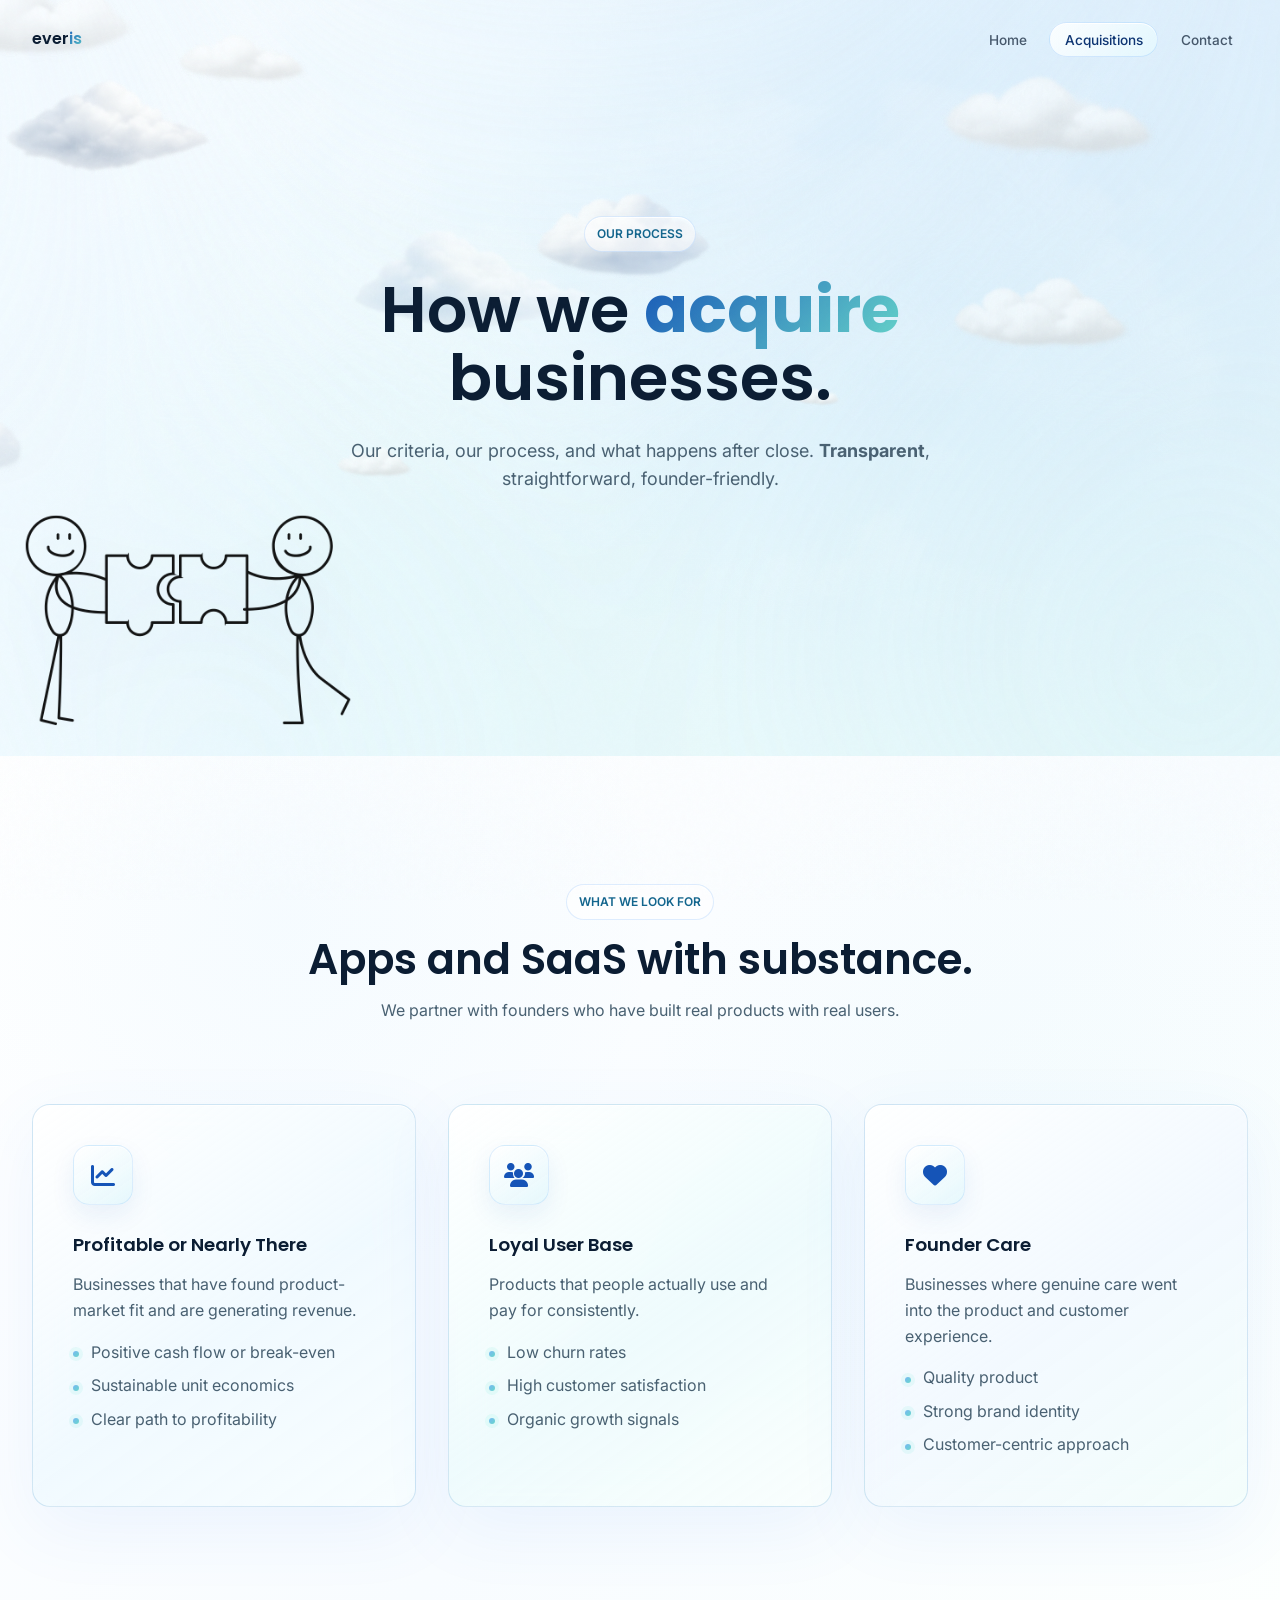
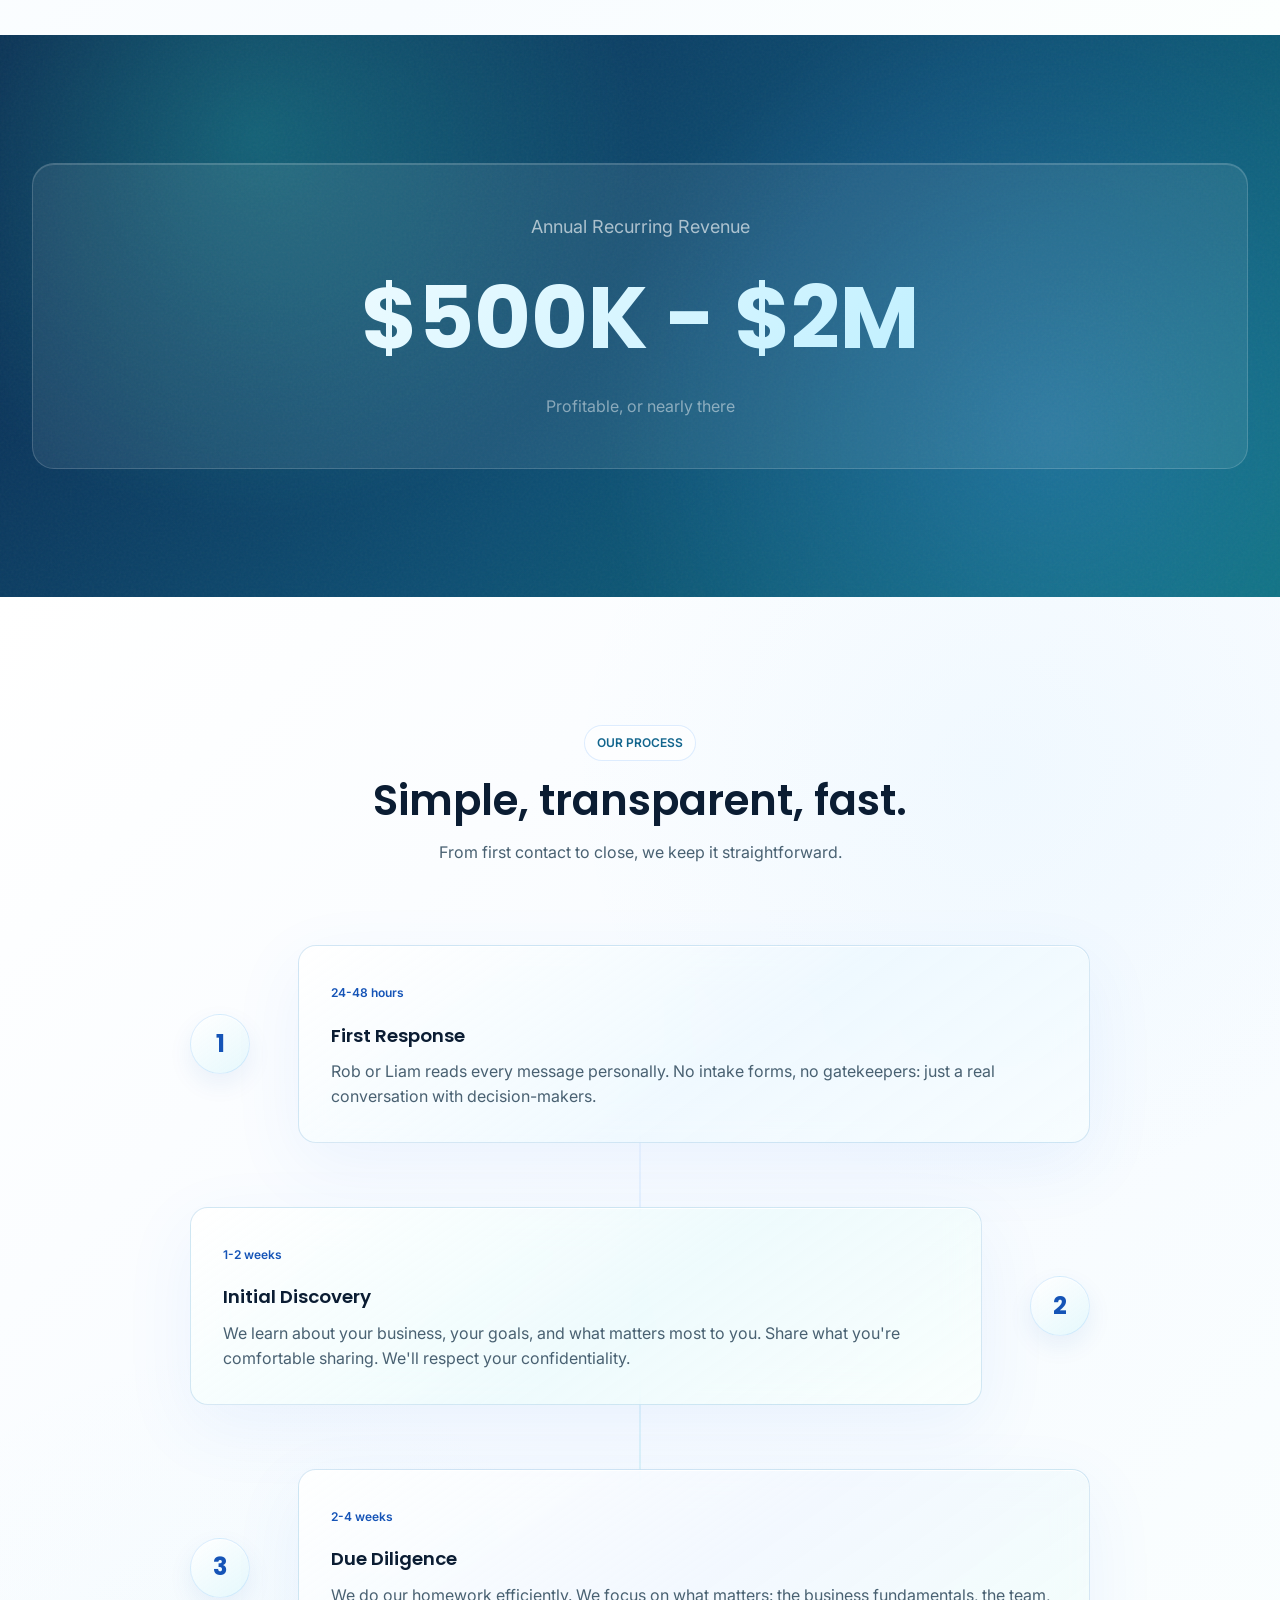
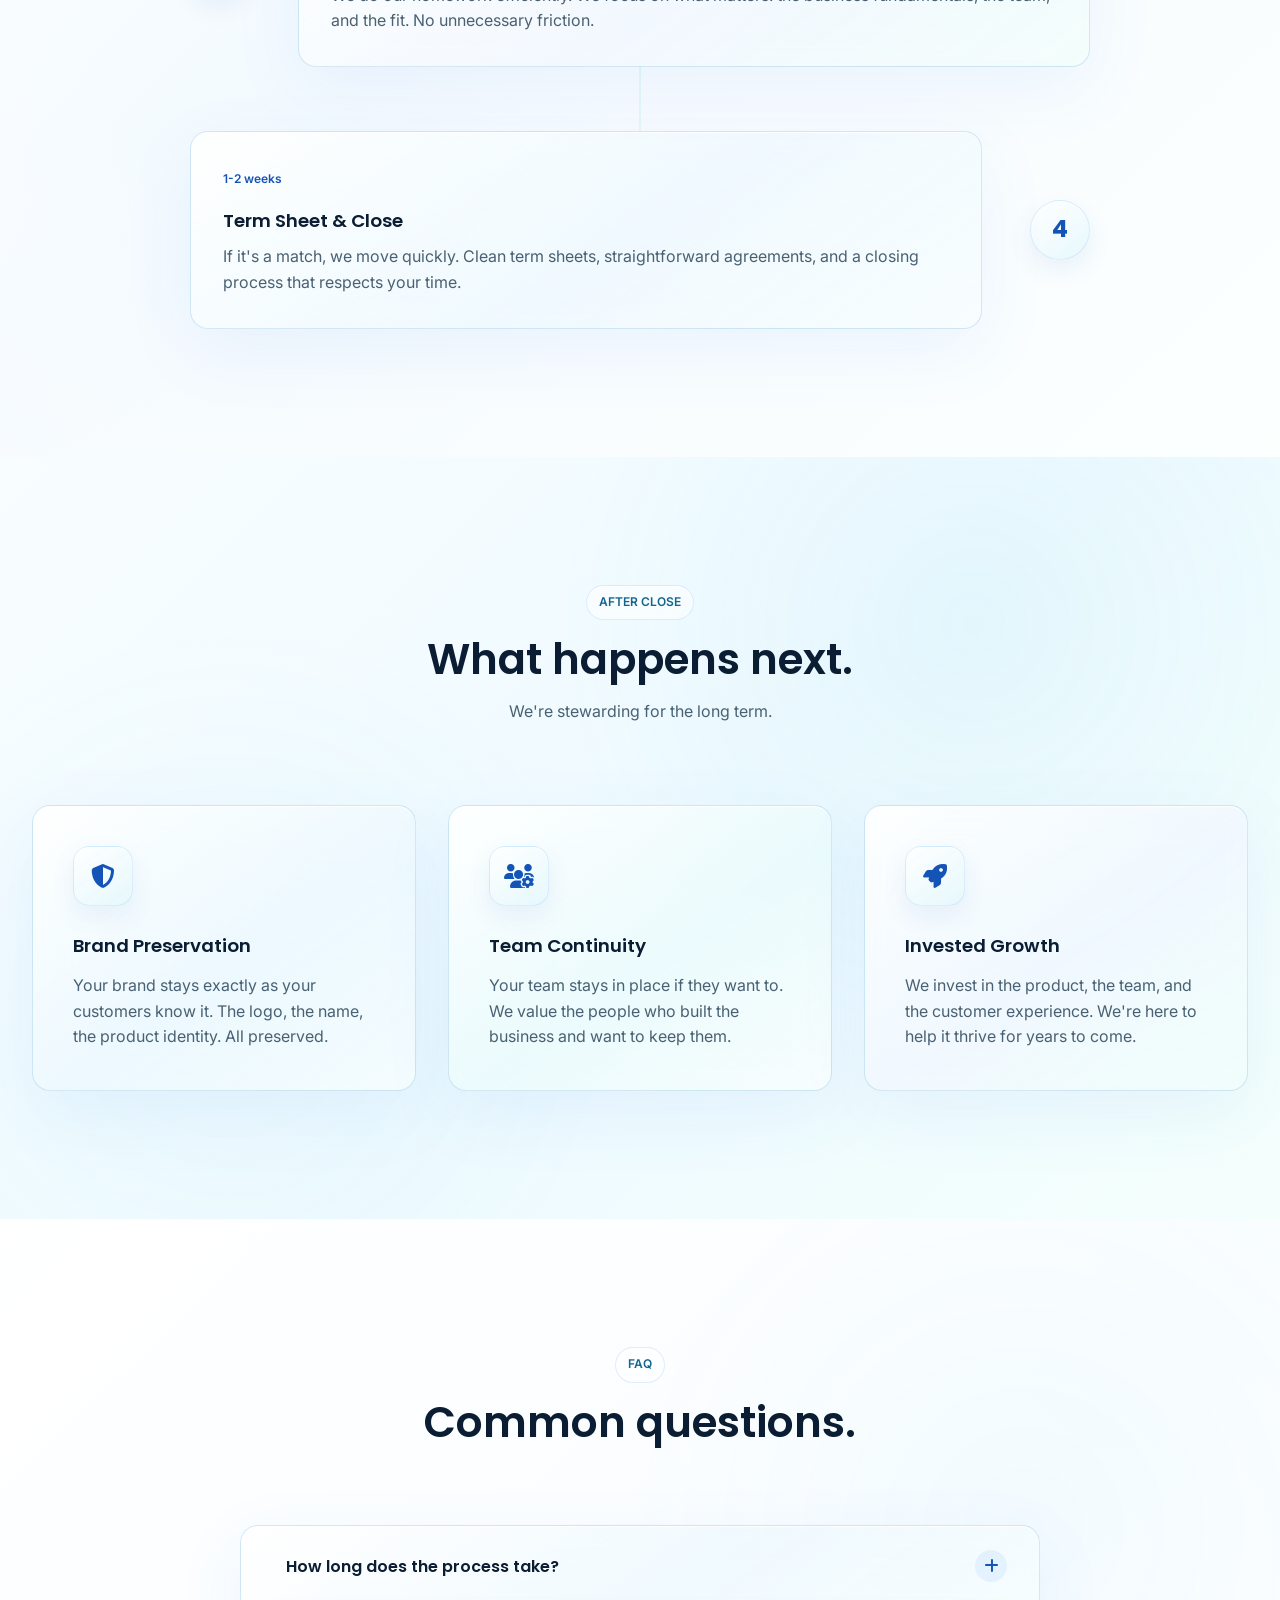
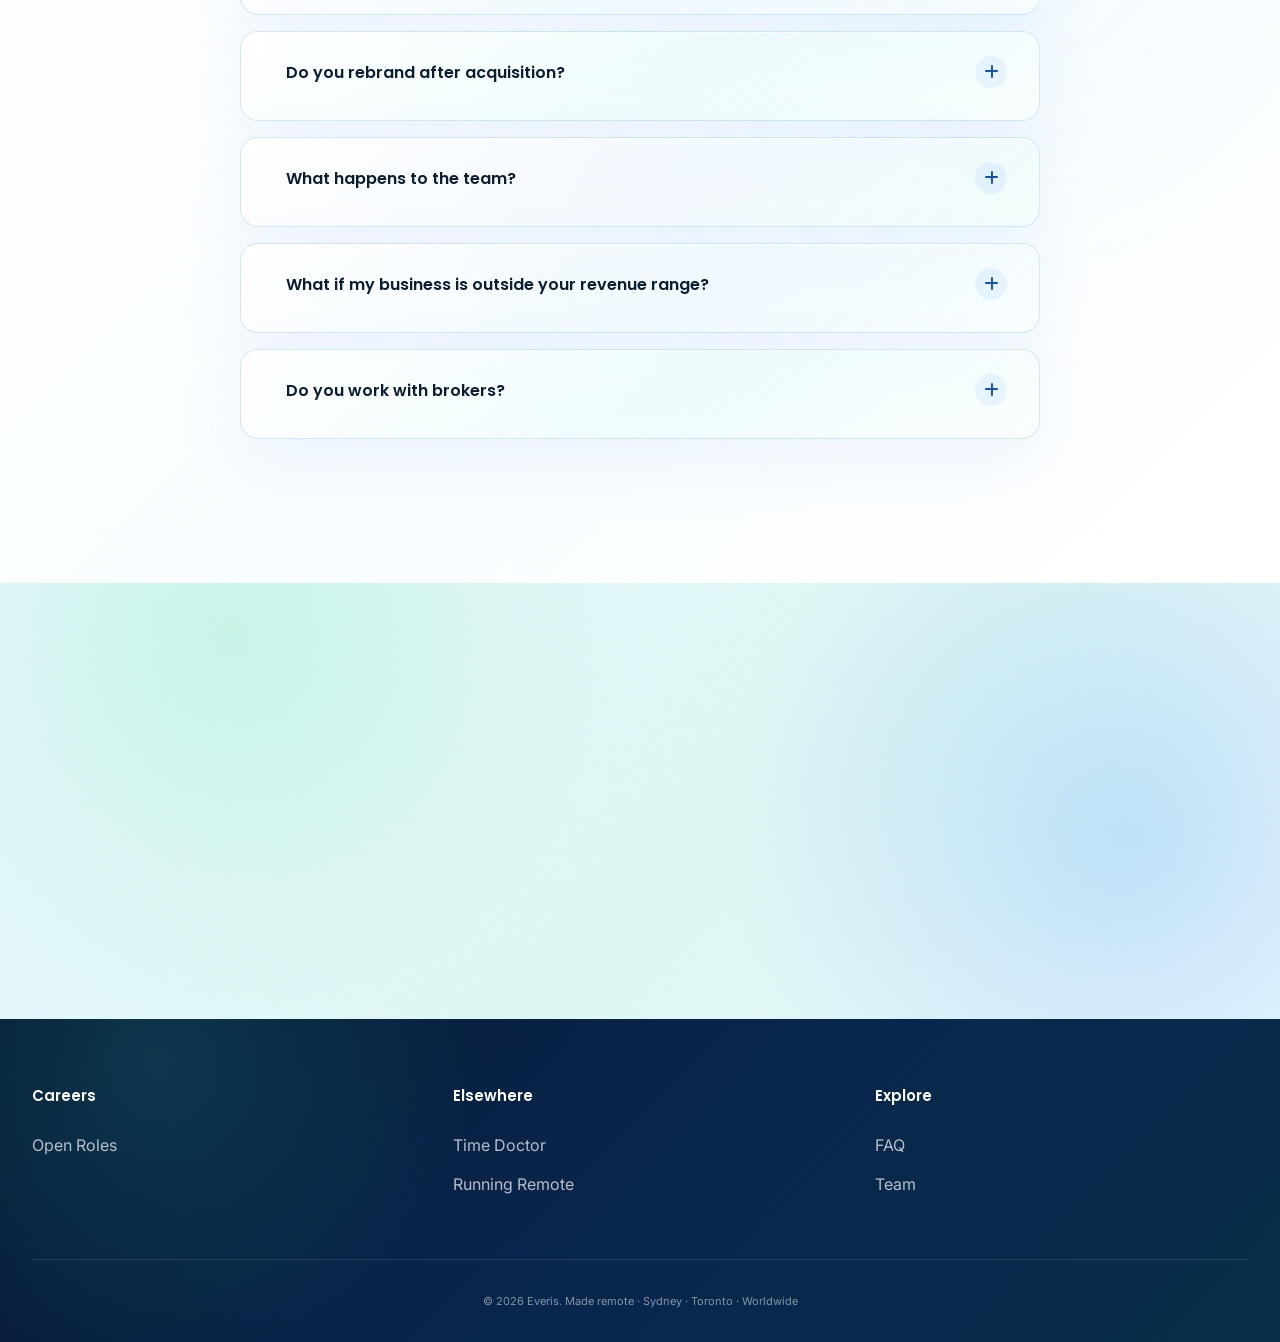
==== commit 54dccfaa: "Add files via upload" ====
--- a/acquisitions.html
+++ b/acquisitions.html
@@ -221,6 +221,408 @@
   cursor: pointer;
 }
 
+/* Premium Atmospheric Cloud System */
+.clouds-container {
+  position: absolute;
+  top: -20%;
+  left: 0;
+  right: 0;
+  bottom: 0;
+  pointer-events: none;
+  overflow: hidden;
+  z-index: 5;
+}
+
+.cloud-layer {
+  position: absolute;
+  width: 100%;
+  height: 100%;
+}
+
+.cloud {
+  position: absolute;
+  background-size: contain;
+  background-repeat: no-repeat;
+  background-position: center;
+  filter: blur(1px);
+  transition: transform 0.3s ease;
+  box-shadow: none;
+}
+
+/* Background Haze Layer */
+.cloud-layer-1 {
+  z-index: 5;
+}
+
+.cloud-layer-1 .cloud-1 {
+  width: 100vw;
+  height: 100vh;
+  top: 0;
+  left: 0;
+  background-image: url('clouds/background cloud make low opacity.png');
+  opacity: 0.154;
+  animation: cloud-1-1 65s linear infinite;
+}
+
+/* Wispy Horizontal Clouds */
+.cloud-layer-2 {
+  z-index: 10;
+}
+
+.cloud-layer-2 .cloud-1 {
+  width: 450px;
+  height: 180px;
+  top: 5%;
+  left: -20%;
+  background-image: url('clouds/cropped 2.png');
+  opacity: 0.266;
+  animation: cloud-2-1 58.5s linear infinite;
+}
+
+.cloud-layer-2 .cloud-2 {
+  width: 250px;
+  height: 100px;
+  top: 18%;
+  left: 10%;
+  background-image: url('clouds/cropped 4.png');
+  opacity: 0.298;
+  animation: cloud-2-2 61.75s linear infinite;
+  z-index: 600;
+}
+
+.cloud-layer-2 .cloud-3 {
+  width: 280px;
+  height: 110px;
+  top: 2%;
+  left: 40%;
+  background-image: url('clouds/cropped 6.png');
+  opacity: 0.338;
+  animation: cloud-2-3 55.25s linear infinite;
+}
+
+.cloud-layer-2 .cloud-4 {
+  width: 320px;
+  height: 130px;
+  top: 22%;
+  left: 70%;
+  background-image: url('clouds/cropped 8.png');
+  opacity: 0.37;
+  animation: cloud-2-4 52s linear infinite;
+}
+
+/* Duplicate clouds for continuous coverage */
+.cloud-layer-2 .cloud-1-duplicate {
+  width: 450px;
+  height: 180px;
+  top: 5%;
+  left: -20%;
+  background-image: url('clouds/cropped 2.png');
+  opacity: 0.266;
+  animation: cloud-2-1 58.5s linear infinite;
+  animation-delay: 29.25s;
+}
+
+.cloud-layer-2 .cloud-2-duplicate {
+  width: 250px;
+  height: 100px;
+  top: 18%;
+  left: 10%;
+  background-image: url('clouds/cropped 4.png');
+  opacity: 0.298;
+  animation: cloud-2-2 61.75s linear infinite;
+  animation-delay: 30.875s;
+  z-index: 600;
+}
+
+.cloud-layer-2 .cloud-3-duplicate {
+  width: 280px;
+  height: 110px;
+  top: 2%;
+  left: 40%;
+  background-image: url('clouds/cropped 6.png');
+  opacity: 0.338;
+  animation: cloud-2-3 55.25s linear infinite;
+  animation-delay: 27.625s;
+}
+
+.cloud-layer-2 .cloud-4-duplicate {
+  width: 320px;
+  height: 130px;
+  top: 22%;
+  left: 70%;
+  background-image: url('clouds/cropped 8.png');
+  opacity: 0.37;
+  animation: cloud-2-4 52s linear infinite;
+  animation-delay: 26s;
+}
+
+/* Midground Clouds */
+.cloud-layer-3 {
+  z-index: 15;
+}
+
+.cloud-layer-3 .cloud-1 {
+  width: 600px;
+  height: 240px;
+  top: 18%;
+  left: -15%;
+  background-image: url('clouds/cropped 11 grey blue shadow.png');
+  opacity: 0.418;
+  animation: cloud-3-1 48.75s linear infinite;
+}
+
+.cloud-layer-3 .cloud-2 {
+  width: 350px;
+  height: 140px;
+  top: 35%;
+  left: 35%;
+  background-image: url('clouds/cropped blue shadow 9.png');
+  opacity: 0.418;
+  animation: cloud-3-2 52s linear infinite;
+}
+
+.cloud-layer-3 .cloud-3 {
+  width: 280px;
+  height: 112px;
+  top: 45%;
+  left: 70%;
+  background-image: url('clouds/cropped 7.png');
+  opacity: 0.362;
+  animation: cloud-3-3 50.375s linear infinite;
+}
+
+/* Duplicate clouds for continuous coverage */
+.cloud-layer-3 .cloud-1-duplicate {
+  width: 600px;
+  height: 240px;
+  top: 18%;
+  left: -15%;
+  background-image: url('clouds/cropped 11 grey blue shadow.png');
+  opacity: 0.418;
+  animation: cloud-3-1 48.75s linear infinite;
+  animation-delay: 24.375s;
+}
+
+.cloud-layer-3 .cloud-2-duplicate {
+  width: 350px;
+  height: 140px;
+  top: 35%;
+  left: 35%;
+  background-image: url('clouds/cropped blue shadow 9.png');
+  opacity: 0.418;
+  animation: cloud-3-2 52s linear infinite;
+  animation-delay: 26s;
+}
+
+.cloud-layer-3 .cloud-3-duplicate {
+  width: 280px;
+  height: 112px;
+  top: 45%;
+  left: 70%;
+  background-image: url('clouds/cropped 7.png');
+  opacity: 0.362;
+  animation: cloud-3-3 50.375s linear infinite;
+  animation-delay: 25.1875s;
+}
+
+/* Main Hero Cloud */
+.cloud-layer-4 {
+  z-index: 18;
+}
+
+.cloud-layer-4 .cloud-1 {
+  width: 450px;
+  height: 180px;
+  top: 38%;
+  left: 20%;
+  background-image: url('clouds/cropped 12 blue shadow.png');
+  opacity: 0.474;
+  animation: cloud-4-1 45.5s linear infinite;
+}
+
+/* Tiny Accent Wisps - Front Layer */
+.cloud-layer-5 {
+  z-index: 500;
+}
+
+.cloud-layer-5 .cloud-1 {
+  width: 450px;
+  height: 180px;
+  top: 55%;
+  left: -25%;
+  background-image: url('clouds/clouds mini cluster.png');
+  opacity: 0.346;
+  animation: cloud-5-1 39s linear infinite;
+}
+
+.cloud-layer-5 .cloud-2 {
+  width: 120px;
+  height: 50px;
+  top: 65%;
+  left: 25%;
+  background-image: url('clouds/cropped 3.png');
+  opacity: 0.354;
+  animation: cloud-5-2 42.25s linear infinite;
+}
+
+.cloud-layer-5 .cloud-3 {
+  width: 100px;
+  height: 40px;
+  top: 58%;
+  left: 60%;
+  background-image: url('clouds/cropped 5.png');
+  opacity: 0.418;
+  animation: cloud-5-3 42.9s linear infinite;
+}
+
+/* Duplicate clouds for continuous coverage */
+.cloud-layer-5 .cloud-1-duplicate {
+  width: 450px;
+  height: 180px;
+  top: 55%;
+  left: -25%;
+  background-image: url('clouds/clouds mini cluster.png');
+  opacity: 0.346;
+  animation: cloud-5-1 39s linear infinite;
+  animation-delay: 19.5s;
+}
+
+.cloud-layer-5 .cloud-2-duplicate {
+  width: 120px;
+  height: 50px;
+  top: 65%;
+  left: 25%;
+  background-image: url('clouds/cropped 3.png');
+  opacity: 0.354;
+  animation: cloud-5-2 42.25s linear infinite;
+  animation-delay: 21.125s;
+}
+
+.cloud-layer-5 .cloud-3-duplicate {
+  width: 100px;
+  height: 40px;
+  top: 58%;
+  left: 60%;
+  background-image: url('clouds/cropped 5.png');
+  opacity: 0.418;
+  animation: cloud-5-3 42.9s linear infinite;
+  animation-delay: 21.45s;
+}
+
+/* Custom Cloud Keyframes - Overlapping Seamless Flow */
+@keyframes cloud-1-1 {
+  0% {
+    transform: translateX(0) translateY(0) scale(1);
+  }
+  100% {
+    transform: translateX(120vw) translateY(0) scale(1);
+  }
+}
+
+@keyframes cloud-2-1 {
+  0% {
+    transform: translateX(0) translateY(0) scale(1);
+  }
+  100% {
+    transform: translateX(145vw) translateY(0) scale(1);
+  }
+}
+
+@keyframes cloud-2-2 {
+  0% {
+    transform: translateX(0) translateY(0) scale(1);
+  }
+  100% {
+    transform: translateX(135vw) translateY(0) scale(1);
+  }
+}
+
+@keyframes cloud-2-3 {
+  0% {
+    transform: translateX(0) translateY(0) scale(1);
+  }
+  100% {
+    transform: translateX(125vw) translateY(0) scale(1);
+  }
+}
+
+@keyframes cloud-2-4 {
+  0% {
+    transform: translateX(0) translateY(0) scale(1);
+  }
+  100% {
+    transform: translateX(115vw) translateY(0) scale(1);
+  }
+}
+
+@keyframes cloud-3-1 {
+  0% {
+    transform: translateX(0) translateY(0) scale(1);
+  }
+  100% {
+    transform: translateX(145vw) translateY(0) scale(1);
+  }
+}
+
+@keyframes cloud-3-2 {
+  0% {
+    transform: translateX(0) translateY(0) scale(1);
+  }
+  100% {
+    transform: translateX(120vw) translateY(0) scale(1);
+  }
+}
+
+@keyframes cloud-3-3 {
+  0% {
+    transform: translateX(0) translateY(0) scale(1);
+  }
+  100% {
+    transform: translateX(105vw) translateY(0) scale(1);
+  }
+}
+
+@keyframes cloud-4-1 {
+  0% {
+    transform: translateX(0) translateY(0) scale(1);
+  }
+  100% {
+    transform: translateX(135vw) translateY(0) scale(1);
+  }
+}
+
+@keyframes cloud-5-1 {
+  0% {
+    transform: translateX(0) translateY(0) scale(1);
+  }
+  100% {
+    transform: translateX(160vw) translateY(0) scale(1);
+  }
+}
+
+@keyframes cloud-5-2 {
+  0% {
+    transform: translateX(0) translateY(0) scale(1);
+  }
+  100% {
+    transform: translateX(140vw) translateY(0) scale(1);
+  }
+}
+
+@keyframes cloud-5-3 {
+  0% {
+    transform: translateX(0) translateY(0) scale(1);
+  }
+  100% {
+    transform: translateX(125vw) translateY(0) scale(1);
+  }
+}
+
+@keyframes heroGlow {
+  0% { opacity: 0.5; }
+  100% { opacity: 1; }
+}
+
 /* Hero Section */
 .hero {
   min-height: 70vh;
@@ -296,6 +698,8 @@
   width: 100%;
   max-width: 800px;
   text-align: center;
+  position: relative;
+  z-index: 100;
 }
 
 .hero-eyebrow {
@@ -1529,6 +1933,55 @@
   <!-- Hero Section -->
   <section class="hero">
   <div class="hero-bg"></div>
+  
+  <!-- Premium Atmospheric Cloud System -->
+  <div class="clouds-container">
+    <!-- Background Haze Layer -->
+    <div class="cloud-layer cloud-layer-1">
+      <div class="cloud cloud-1"></div>
+    </div>
+    
+    <!-- Wispy Horizontal Clouds -->
+    <div class="cloud-layer cloud-layer-2">
+      <div class="cloud cloud-1"></div>
+      <div class="cloud cloud-2"></div>
+      <div class="cloud cloud-3"></div>
+      <div class="cloud cloud-4"></div>
+      <!-- Duplicates for continuous coverage -->
+      <div class="cloud cloud-1-duplicate"></div>
+      <div class="cloud cloud-2-duplicate"></div>
+      <div class="cloud cloud-3-duplicate"></div>
+      <div class="cloud cloud-4-duplicate"></div>
+    </div>
+    
+    <!-- Midground Clouds -->
+    <div class="cloud-layer cloud-layer-3">
+      <div class="cloud cloud-1"></div>
+      <div class="cloud cloud-2"></div>
+      <div class="cloud cloud-3"></div>
+      <!-- Duplicates for continuous coverage -->
+      <div class="cloud cloud-1-duplicate"></div>
+      <div class="cloud cloud-2-duplicate"></div>
+      <div class="cloud cloud-3-duplicate"></div>
+    </div>
+    
+    <!-- Main Hero Cloud -->
+    <div class="cloud-layer cloud-layer-4">
+      <div class="cloud cloud-1"></div>
+    </div>
+    
+    <!-- Tiny Accent Wisps -->
+    <div class="cloud-layer cloud-layer-5">
+      <div class="cloud cloud-1"></div>
+      <div class="cloud cloud-2"></div>
+      <div class="cloud cloud-3"></div>
+      <!-- Duplicates for continuous coverage -->
+      <div class="cloud cloud-1-duplicate"></div>
+      <div class="cloud cloud-2-duplicate"></div>
+      <div class="cloud cloud-3-duplicate"></div>
+    </div>
+  </div>
+  
     <div class="container">
       <div class="hero-content">
         <div class="hero-eyebrow">Our Process</div>
